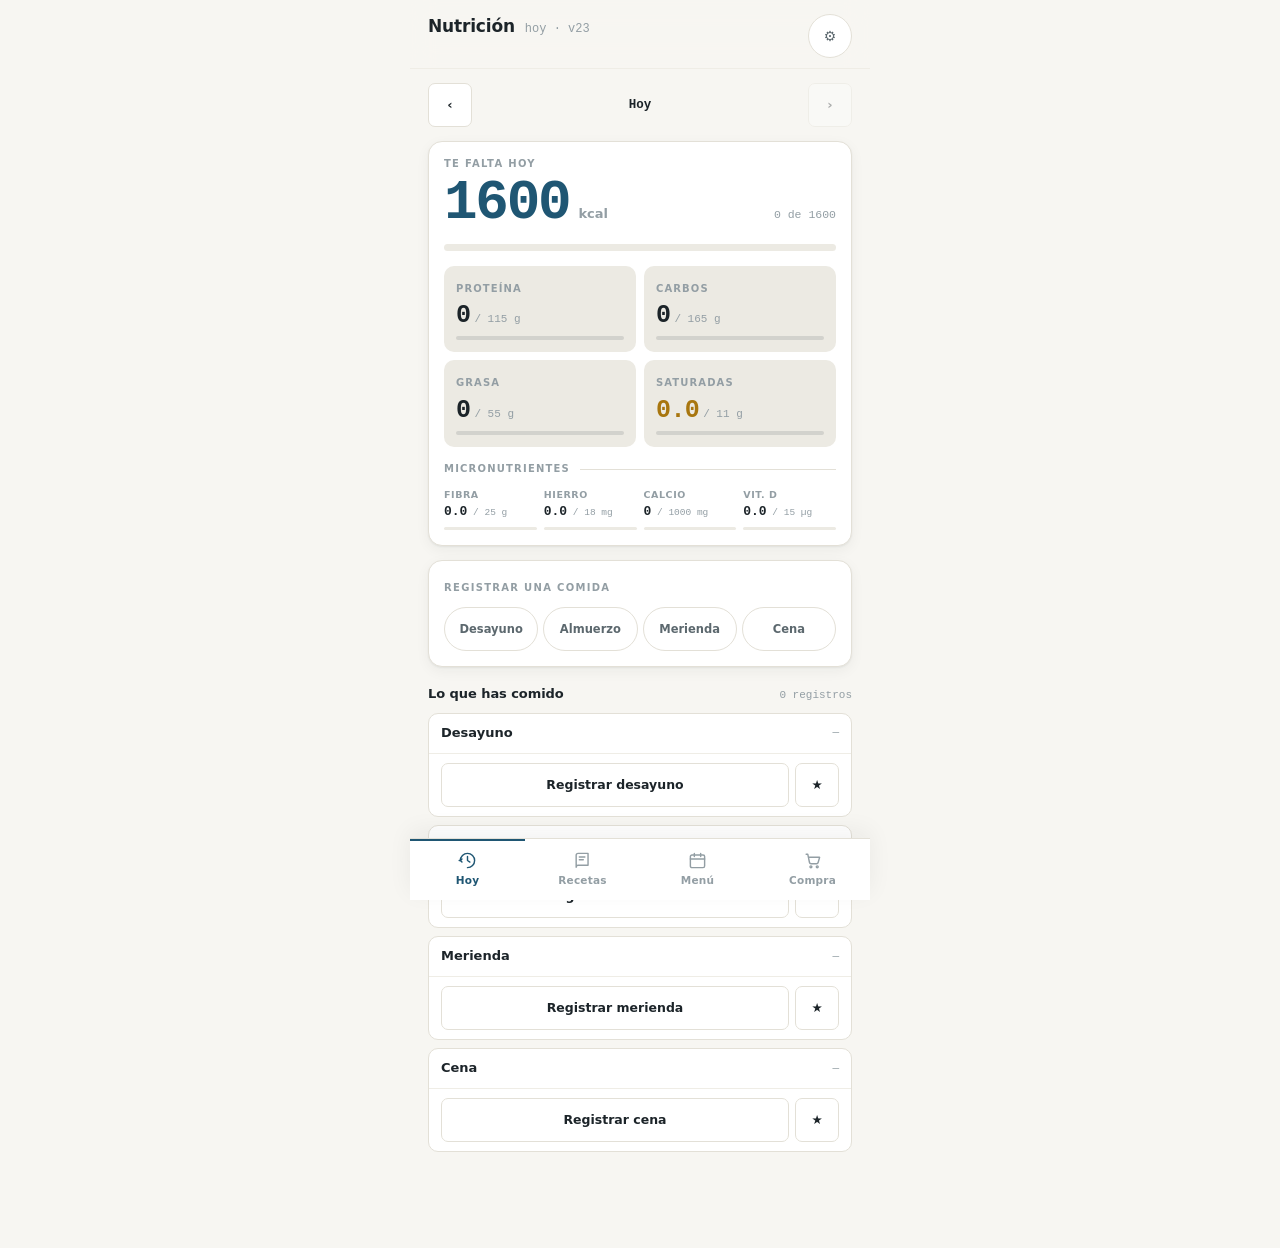
==== nutricion/index.html @ ef0e3d74 "Lo dictado se aplica, y el menú dice qué tienes y qué falta **El dictado se perdía.** Lo dictado se " ====
<!DOCTYPE html>
<html lang="es">
<head>
<meta charset="UTF-8">
<meta name="viewport" content="width=device-width, initial-scale=1.0, viewport-fit=cover">
<meta name="theme-color" content="#F7F6F2">
<meta name="apple-mobile-web-app-capable" content="yes">
<meta name="apple-mobile-web-app-title" content="Nutrición">
<meta name="description" content="App personal de nutrición: objetivos fijos, recetas, menú semanal y lista de la compra.">
<title>Nutrición · Sol</title>
</head>
<body>
<style>
/* ============================================================
   Identidad: azul de loza sobre papel cálido.
   Sans del sistema para el idioma, monoespaciada tabular para
   cada gramo — la app es un instrumento de medida, no una red.
   ============================================================ */
:root {
  color-scheme: light;
  --ground:        #F7F6F2;
  --surface:       #FFFFFF;
  --sunken:        #ECEAE3;
  --line:          #E3E0D7;
  --line-soft:     #EFEDE6;

  --ink:           #1C2429;
  --ink-soft:      #5C686E;
  --ink-faint:     #939EA4;

  --accent:        #1F5673;
  --accent-ink:    #FFFFFF;
  --accent-wash:   #E9F0F4;
  --accent-line:   #C4D8E3;

  --good:          #3F7D5A;
  --good-wash:     #E7F1EB;
  --warn:          #A8760F;
  --warn-wash:     #F7EFDD;
  --crit:          #A8443A;
  --crit-wash:     #F7E8E6;

  --sans: -apple-system, BlinkMacSystemFont, "Segoe UI", system-ui, "Helvetica Neue", sans-serif;
  --mono: ui-monospace, "SF Mono", SFMono-Regular, Menlo, Consolas, "Liberation Mono", monospace;

  --r-lg: 14px;
  --r-md: 10px;
  --r-sm: 7px;
  --shadow: 0 1px 2px rgba(28,36,41,.06), 0 4px 14px rgba(28,36,41,.05);
  --shadow-up: 0 -1px 0 var(--line), 0 -8px 24px rgba(28,36,41,.06);
}

@media (prefers-color-scheme: dark) {
  :root:not([data-theme="light"]) {
    color-scheme: dark;
    --ground:      #14181B;
    --surface:     #1C2227;
    --sunken:      #262E34;
    --line:        #2E373D;
    --line-soft:   #242C31;

    --ink:         #E9EBE7;
    --ink-soft:    #9CA7AD;
    --ink-faint:   #6A757B;

    --accent:      #79ADCB;
    --accent-ink:  #0F1418;
    --accent-wash: #1B2C37;
    --accent-line: #2C4655;

    --good:        #63AC80;
    --good-wash:   #1A2A22;
    --warn:        #D2A244;
    --warn-wash:   #2C2517;
    --crit:        #D4756C;
    --crit-wash:   #2E1D1B;

    --shadow: 0 1px 2px rgba(0,0,0,.4), 0 4px 14px rgba(0,0,0,.3);
    --shadow-up: 0 -1px 0 var(--line), 0 -8px 24px rgba(0,0,0,.35);
  }
}

:root[data-theme="dark"] {
  color-scheme: dark;
  --ground:      #14181B;
  --surface:     #1C2227;
  --sunken:      #262E34;
  --line:        #2E373D;
  --line-soft:   #242C31;

  --ink:         #E9EBE7;
  --ink-soft:    #9CA7AD;
  --ink-faint:   #6A757B;

  --accent:      #79ADCB;
  --accent-ink:  #0F1418;
  --accent-wash: #1B2C37;
  --accent-line: #2C4655;

  --good:        #63AC80;
  --good-wash:   #1A2A22;
  --warn:        #D2A244;
  --warn-wash:   #2C2517;
  --crit:        #D4756C;
  --crit-wash:   #2E1D1B;

  --shadow: 0 1px 2px rgba(0,0,0,.4), 0 4px 14px rgba(0,0,0,.3);
  --shadow-up: 0 -1px 0 var(--line), 0 -8px 24px rgba(0,0,0,.35);
}

* { box-sizing: border-box; -webkit-tap-highlight-color: transparent; }
html { -webkit-text-size-adjust: 100%; }
body {
  margin: 0;
  background: var(--ground);
  color: var(--ink);
  font-family: var(--sans);
  font-size: 15px;
  line-height: 1.45;
  -webkit-font-smoothing: antialiased;
  overscroll-behavior-y: none;
}
button, input, select, textarea { font: inherit; color: inherit; }
button { cursor: pointer; }
:focus-visible { outline: 2px solid var(--accent); outline-offset: 2px; border-radius: 3px; }
@media (prefers-reduced-motion: reduce) {
  *, *::before, *::after { animation-duration: .01ms !important; transition-duration: .01ms !important; }
}

/* ---- Estructura ---- */
.app {
  max-width: 460px;
  margin: 0 auto;
  min-height: 100dvh;
  display: flex;
  flex-direction: column;
  background: var(--ground);
}
.topbar {
  position: sticky;
  top: 0;
  z-index: 20;
  display: flex;
  align-items: baseline;
  gap: 10px;
  padding: 14px 18px 10px;
  padding-top: calc(14px + env(safe-area-inset-top));
  background: color-mix(in srgb, var(--ground) 88%, transparent);
  backdrop-filter: blur(12px);
  border-bottom: 1px solid var(--line-soft);
}
.topbar h1 {
  margin: 0;
  font-size: 17px;
  font-weight: 640;
  letter-spacing: -0.01em;
}
.topbar .when {
  flex: 1;
  font-size: 12px;
  color: var(--ink-faint);
  font-family: var(--mono);
}
.icon-btn {
  border: 1px solid var(--line);
  background: var(--surface);
  color: var(--ink-soft);
  width: 44px; height: 44px;
  border-radius: 50%;
  display: grid; place-items: center;
  font-size: 14px;
  align-self: center;
}
.icon-btn:active { background: var(--sunken); }

main { flex: 1; padding: 14px 18px 96px; display: flex; flex-direction: column; gap: 14px; }

.tabs {
  position: fixed;
  bottom: 0; left: 0; right: 0;
  z-index: 30;
  display: grid;
  grid-template-columns: repeat(4, 1fr);
  max-width: 460px;
  margin: 0 auto;
  background: var(--surface);
  box-shadow: var(--shadow-up);
  padding-bottom: env(safe-area-inset-bottom);
}
.tab {
  border: 0; background: none;
  min-height: 48px;
  padding: 10px 4px 12px;
  display: flex; flex-direction: column; align-items: center; gap: 3px;
  color: var(--ink-faint);
  font-size: 10.5px; font-weight: 600;
  letter-spacing: .02em;
  border-top: 2px solid transparent;
}
.tab[aria-current="page"] { color: var(--accent); border-top-color: var(--accent); }
.tab svg { width: 19px; height: 19px; }

/* ---- Piezas ---- */
.card {
  background: var(--surface);
  border: 1px solid var(--line);
  border-radius: var(--r-lg);
  padding: 15px;
  box-shadow: var(--shadow);
}
.eyebrow {
  font-size: 10px;
  font-weight: 700;
  letter-spacing: .13em;
  text-transform: uppercase;
  color: var(--ink-faint);
}
.section-head {
  display: flex; align-items: baseline; gap: 8px;
  margin-top: 4px;
}
.section-head h2 { margin: 0; font-size: 13px; font-weight: 660; letter-spacing: -.005em; }
.section-head .rest { margin-left: auto; font-size: 11px; color: var(--ink-faint); font-family: var(--mono); }
.num { font-family: var(--mono); font-variant-numeric: tabular-nums; }
.muted { color: var(--ink-soft); }
.faint { color: var(--ink-faint); }

/* ---- Lectura principal: lo que FALTA ---- */
.readout { display: flex; flex-direction: column; gap: 2px; }
.readout-figure {
  display: flex; align-items: baseline; gap: 8px;
  margin: 2px 0 12px;
}
.readout-figure .big {
  font-family: var(--mono);
  font-variant-numeric: tabular-nums;
  font-size: 50px;
  font-weight: 550;
  letter-spacing: -.035em;
  line-height: 1;
  color: var(--accent);
}
.readout-figure .unit { font-size: 13px; color: var(--ink-faint); font-weight: 600; }
.readout.over .big { color: var(--crit); }
.readout.done .big { color: var(--good); }

.ledger { display: flex; flex-direction: column; gap: 9px; border-top: 1px solid var(--line-soft); padding-top: 12px; }
.ledger-row { display: grid; grid-template-columns: 62px 1fr 84px; align-items: center; gap: 9px; }
.ledger-row .k { font-size: 11.5px; color: var(--ink-soft); font-weight: 560; }
.ledger-row .v { font-size: 11.5px; text-align: right; color: var(--ink); }
.ledger-row .v small { color: var(--ink-faint); }
.rail { height: 4px; background: var(--sunken); border-radius: 3px; overflow: hidden; }
.rail > i { display: block; height: 100%; background: var(--accent); border-radius: 3px; transition: width .45s ease; }
.rail > i.good { background: var(--good); }
.rail > i.warn { background: var(--warn); }
.rail > i.crit { background: var(--crit); }

/* ---- Avisos ---- */
.notes { display: flex; flex-direction: column; gap: 7px; }
.note {
  display: flex; gap: 9px;
  padding: 10px 12px;
  border-radius: var(--r-md);
  border: 1px solid var(--line);
  background: var(--surface);
  font-size: 12.5px;
}
.note .bar { width: 3px; border-radius: 2px; flex: 0 0 3px; background: var(--ink-faint); }
.note b { display: block; font-weight: 620; font-size: 12.5px; }
.note span { color: var(--ink-soft); font-size: 11.5px; }
.note.info { background: var(--accent-wash); border-color: var(--accent-line); }
.note.info .bar { background: var(--accent); }
.note.warn { background: var(--warn-wash); border-color: color-mix(in srgb, var(--warn) 30%, transparent); }
.note.warn .bar { background: var(--warn); }
.note.crit { background: var(--crit-wash); border-color: color-mix(in srgb, var(--crit) 30%, transparent); }
.note.crit .bar { background: var(--crit); }

/* ---- Chips ---- */
.chips { display: flex; gap: 5px; }
.chip {
  flex: 1;
  border: 1px solid var(--line);
  background: var(--surface);
  color: var(--ink-soft);
  border-radius: 999px;
  min-height: 44px;
  padding: 6px 4px;
  font-size: 11.5px; font-weight: 600;
  white-space: nowrap;
}
.chip[aria-pressed="true"] { background: var(--accent); border-color: var(--accent); color: var(--accent-ink); }
.chips.scroll { overflow-x: auto; -webkit-overflow-scrolling: touch; }
.chips.scroll::-webkit-scrollbar { display: none; }
.chips.scroll .chip { flex: 0 0 auto; padding: 6px 12px; }

/* ---- Sugerencias ---- */
.hint { font-size: 11.5px; color: var(--ink-faint); margin: 9px 0 10px; }
.sugs { display: flex; flex-direction: column; gap: 9px; }
.sug { border: 1px solid var(--line); border-radius: var(--r-md); padding: 11px; background: var(--surface); }
.sug-top { display: flex; align-items: flex-start; gap: 8px; }
.sug-name { flex: 1; font-size: 13.5px; font-weight: 620; line-height: 1.3; text-wrap: balance; }
.fit {
  flex: 0 0 auto;
  font-family: var(--mono); font-size: 10.5px; font-weight: 600;
  color: var(--accent); background: var(--accent-wash);
  border: 1px solid var(--accent-line);
  border-radius: 999px; padding: 1px 7px;
}
.macro-row {
  display: flex; flex-wrap: wrap; gap: 4px 10px;
  margin-top: 6px;
  font-family: var(--mono); font-variant-numeric: tabular-nums;
  font-size: 11.5px; color: var(--ink-soft);
}
.macro-row b { color: var(--ink); font-weight: 620; }
.pill {
  font-family: var(--mono); font-size: 10px; font-weight: 600;
  background: var(--sunken); color: var(--ink-soft);
  border-radius: 999px; padding: 1px 7px;
}
.why { font-size: 11.5px; margin-top: 6px; color: var(--good); }
.careful { font-size: 11.5px; margin-top: 4px; color: var(--warn); }
.sug-actions { display: flex; gap: 6px; margin-top: 10px; }
.btn {
  border-radius: var(--r-sm);
  border: 1px solid var(--line);
  background: var(--surface);
  color: var(--ink);
  padding: 8px 12px;
  /* 44px es la zona táctil mínima cómoda para el pulgar */
  min-height: 44px;
  display: inline-flex; align-items: center; justify-content: center;
  font-size: 12.5px; font-weight: 620;
}
.btn:active { background: var(--sunken); }
.btn.primary { background: var(--accent); border-color: var(--accent); color: var(--accent-ink); }
.btn.grow { flex: 1; }
.btn.wide { width: 100%; }
.btn.danger { color: var(--crit); }
.btn.small { padding: 6px 10px; font-size: 13px; min-width: 44px; }

.ing-close { margin-top: 12px; border-top: 1px solid var(--line-soft); padding-top: 10px; }
.ing-row {
  display: flex; align-items: baseline; gap: 9px;
  width: 100%; text-align: left; min-height: 44px;
  border: 0; border-bottom: 1px solid var(--line-soft);
  background: none; padding: 10px 0;
}
.ing-row:last-child { border-bottom: 0; }
.ing-row .n { flex: 1; font-size: 12.5px; overflow: hidden; text-overflow: ellipsis; white-space: nowrap; }
.ing-row .g { font-family: var(--mono); font-size: 12.5px; font-weight: 620; color: var(--accent); }
.ing-row .m { font-family: var(--mono); font-size: 10.5px; color: var(--ink-faint); min-width: 92px; text-align: right; }

/* ---- Comidas del día ---- */
.meal { border: 1px solid var(--line); border-radius: var(--r-md); background: var(--surface); overflow: hidden; }
.meal + .meal { margin-top: 8px; }
.meal-head { display: flex; align-items: center; gap: 9px; padding: 10px 12px; }
.meal-name { font-size: 13px; font-weight: 620; }
.meal-kcal { margin-left: auto; font-family: var(--mono); font-size: 11px; color: var(--ink-faint); }
.mini {
  border: 1px solid var(--line); background: var(--surface); color: var(--ink-soft);
  width: 34px; height: 34px; border-radius: 50%; display: grid; place-items: center;
  font-size: 14px; line-height: 1; padding: 0;
  position: relative;
}
/* El objetivo táctil llega a 44px sin agrandar el botón a la vista */
.mini::after { content: ""; position: absolute; inset: -5px; }
.mini.accent { color: var(--accent); border-color: var(--accent-line); background: var(--accent-wash); }
.entries { border-top: 1px solid var(--line-soft); }
.entry { display: flex; align-items: center; gap: 9px; padding: 8px 12px; border-bottom: 1px solid var(--line-soft); }
.entry:last-child { border-bottom: 0; }
.entry .info { flex: 1; min-width: 0; }
.entry .nm { display: block; font-size: 12.5px; overflow: hidden; text-overflow: ellipsis; white-space: nowrap; }
.entry .qt { display: block; font-family: var(--mono); font-size: 10.5px; color: var(--ink-faint); }
.entry .kc { font-family: var(--mono); font-size: 12px; font-weight: 620; }
/* ---- Recetas ---- */
.rec-wrap { position: relative; }
.rec-wrap + .rec-wrap { margin-top: 8px; }
.rec-star { position: absolute; top: 4px; right: 4px; font-size: 20px; }
.rec { width: 100%; text-align: left; border: 1px solid var(--line); border-radius: var(--r-md); background: var(--surface); padding: 12px; }
.rec-wrap .rec { padding-right: 46px; }
.rec-top { display: flex; align-items: baseline; gap: 7px; flex-wrap: wrap; }
.rec-name { flex: 1; font-size: 13.5px; font-weight: 620; min-width: 0; text-wrap: balance; }
.tag {
  font-size: 9.5px; font-weight: 680; text-transform: uppercase; letter-spacing: .06em;
  padding: 2px 6px; border-radius: 4px; background: var(--sunken); color: var(--ink-soft);
}
.tag.fixed { background: var(--accent-wash); color: var(--accent); }
.tag.blue { background: var(--good-wash); color: var(--good); }
.rec-foot { margin-top: 7px; font-family: var(--mono); font-size: 10.5px; color: var(--ink-faint); }

/* ---- Menú ---- */
.weeknav { display: flex; align-items: center; gap: 10px; }
.weeknav .lbl { flex: 1; text-align: center; font-family: var(--mono); font-size: 12.5px; font-weight: 600; }
.day { border: 1px solid var(--line); border-radius: var(--r-md); background: var(--surface); overflow: hidden; }
.day + .day { margin-top: 8px; }
.day.today { border-color: var(--accent); }
.day-head { display: flex; align-items: baseline; gap: 8px; padding: 10px 12px; border-bottom: 1px solid var(--line-soft); }
.day-name { font-size: 12.5px; font-weight: 660; text-transform: capitalize; }
.day-tot { margin-left: auto; font-family: var(--mono); font-size: 10.5px; color: var(--ink-faint); }
.day-tot .ok { color: var(--good); }
.day-tot .no { color: var(--warn); }
.slot { display: flex; align-items: center; gap: 8px; padding: 8px 12px; border-bottom: 1px solid var(--line-soft); }
.slot:last-child { border-bottom: 0; }
.slot-key { font-size: 9.5px; font-weight: 700; letter-spacing: .07em; text-transform: uppercase; color: var(--ink-faint); width: 38px; flex: 0 0 38px; }
.slot-body { flex: 1; min-width: 0; min-height: 44px; border: 0; background: none; text-align: left; padding: 0; display: flex; flex-direction: column; justify-content: center; }
.slot-name { display: block; font-size: 12.5px; font-weight: 560; overflow: hidden; text-overflow: ellipsis; white-space: nowrap; }
.slot-macros { display: block; font-family: var(--mono); font-size: 10px; color: var(--ink-faint); }
.slot-macros .falta { color: var(--warn); font-weight: 620; }
.slot-macros .tengo { color: var(--good); font-weight: 620; }
.slot-macros .tocado { color: var(--accent); font-weight: 620; }
.day-foot { padding: 8px 12px; border-top: 1px solid var(--line-soft); }
.ming-box { padding: 2px 12px 10px 50px; background: var(--sunken); }
.ming { display: flex; align-items: center; gap: 7px; border-bottom: 1px solid var(--line-soft); }
.ming:last-of-type { border-bottom: 0; }
.ming-nm {
  flex: 1; min-width: 0; text-align: left; border: 0; background: none;
  padding: 0; min-height: 40px; font-size: 12px; color: var(--ink);
  overflow: hidden; text-overflow: ellipsis; white-space: nowrap;
}
.ming.falta .ming-nm { color: var(--warn); }
.ming-ico { font-size: 11px; }
.ming-g { flex: 0 0 auto; font-size: 11px; color: var(--ink-faint); }
.ming-est {
  display: block; font-size: 9.5px; font-weight: 700; letter-spacing: .05em;
  text-transform: uppercase; color: var(--good); margin-top: -2px;
}
.ming.falta .ming-est { color: var(--accent); }
.macro-row .ok-txt { color: var(--good); font-weight: 620; }
.macro-row .warn-txt { color: var(--warn); font-weight: 620; }
.ming-acts { display: flex; flex-wrap: wrap; gap: 6px; padding-top: 8px; }
.ming-acts .btn { font-size: 11.5px; padding: 6px 9px; min-height: 40px; }
.lock { border: 0; background: none; font-size: 14px; min-width: 44px; min-height: 44px; padding: 0; opacity: .3; }
.lock[aria-pressed="true"] { opacity: 1; }

/* ---- Despensa y compra ---- */
.prow { display: flex; align-items: center; gap: 8px; padding: 9px 0; border-bottom: 1px solid var(--line-soft); }
.prow:last-child { border-bottom: 0; }
.prow .info { flex: 1; min-width: 0; }
.prow .nm { display: block; font-size: 12.5px; overflow: hidden; text-overflow: ellipsis; white-space: nowrap; }
.prow .sub { display: block; font-family: var(--mono); font-size: 10.5px; color: var(--ink-faint); }
.stepper { display: flex; align-items: center; gap: 3px; }
.shop-group + .shop-group { margin-top: 12px; }
.shop-cat { font-size: 10px; font-weight: 700; letter-spacing: .11em; text-transform: uppercase; color: var(--ink-faint); margin-bottom: 3px; }
.shop {
  display: flex; align-items: center; gap: 9px; width: 100%; min-height: 44px;
  text-align: left; border: 0; background: none;
  padding: 8px 0; border-bottom: 1px solid var(--line-soft);
}
.shop:last-child { border-bottom: 0; }
.shop .box { width: 15px; height: 15px; border: 1.5px solid var(--line); border-radius: 4px; flex: 0 0 15px; display: grid; place-items: center; font-size: 10px; color: var(--accent-ink); }
.shop[aria-pressed="true"] .box { background: var(--accent); border-color: var(--accent); }
.shop[aria-pressed="true"] .nm { text-decoration: line-through; color: var(--ink-faint); }
.shop .nm { flex: 1; font-size: 12.5px; min-width: 0; }
.shop .qt { font-family: var(--mono); font-size: 12px; font-weight: 620; text-align: right; }
.shop .qt .eur { display: block; font-size: 10.5px; font-weight: 500; color: var(--ink-faint); }

/* ---- Hojas (modales) ---- */
.scrim {
  position: fixed; inset: 0; z-index: 40;
  background: rgba(16,22,26,.42);
  opacity: 0; transition: opacity .22s ease;
  display: flex; align-items: flex-end; justify-content: center;
}
.scrim.on { opacity: 1; }
.sheet {
  width: 100%; max-width: 460px;
  max-height: 88dvh;
  background: var(--ground);
  border-radius: var(--r-lg) var(--r-lg) 0 0;
  display: flex; flex-direction: column;
  transform: translateY(14px); transition: transform .22s ease;
  overflow: hidden;
}
.scrim.on .sheet { transform: translateY(0); }
.sheet-head {
  display: flex; align-items: center; gap: 10px;
  padding: 14px 18px 11px;
  border-bottom: 1px solid var(--line);
  background: var(--surface);
}
.sheet-head h3 { margin: 0; flex: 1; font-size: 14.5px; font-weight: 660; }
.sheet-body {
  flex: 1 1 auto; min-height: 0;
  overflow-y: auto; overscroll-behavior: contain;
  padding: 14px 18px calc(24px + env(safe-area-inset-bottom));
  display: flex; flex-direction: column; gap: 12px;
}

/* Franja fija bajo la cabecera: no hace scroll, así que el buscador se ve
   siempre, con teclado abierto y con la lista llena de resultados. */
.sheet-top {
  flex: 0 0 auto;
  padding: 11px 18px;
  background: var(--surface);
  border-bottom: 1px solid var(--line);
}
.sheet-top .field { gap: 5px; }
.field { display: flex; flex-direction: column; gap: 5px; }
.field > label { font-size: 10.5px; font-weight: 700; letter-spacing: .1em; text-transform: uppercase; color: var(--ink-faint); }
.input, .ta {
  width: 100%;
  border: 1px solid var(--line); border-radius: var(--r-sm);
  background: var(--surface); padding: 9px 10px;
  /* 16px es el mínimo: por debajo, Safari en iOS hace zoom al enfocar */
  font-size: 16px;
}
.ta { resize: vertical; min-height: 62px; font-size: 16px; }
.input.numeric { font-family: var(--mono); font-variant-numeric: tabular-nums; font-weight: 620; }
.grid2 { display: grid; grid-template-columns: 1fr 1fr; gap: 10px; }

.pick { width: 100%; min-height: 48px; text-align: left; border: 0; background: none; padding: 9px 0; border-bottom: 1px solid var(--line-soft); display: flex; align-items: center; gap: 9px; }
.pick .info { flex: 1; min-width: 0; }
.pick .nm { display: block; font-size: 13px; overflow: hidden; text-overflow: ellipsis; white-space: nowrap; }
.pick .sub { display: block; font-family: var(--mono); font-size: 10.5px; color: var(--ink-faint); }
.pick .dens { font-family: var(--mono); font-size: 11px; font-weight: 620; color: var(--accent); }

.ing-edit { display: flex; align-items: center; gap: 8px; padding: 8px 0; border-bottom: 1px solid var(--line-soft); }
.ing-edit .nm { flex: 1; font-size: 12.5px; min-width: 0; overflow: hidden; text-overflow: ellipsis; white-space: nowrap; }
.ing-edit input { width: 82px; min-height: 44px; text-align: right; font-family: var(--mono); font-weight: 620; border: 1px solid var(--line); border-radius: var(--r-sm); background: var(--surface); padding: 6px 8px; font-size: 16px; }
.ing-edit .u { font-size: 11px; color: var(--ink-faint); width: 16px; }

.preview {
  display: flex; flex-wrap: wrap; gap: 4px 12px; align-items: baseline;
  background: var(--accent-wash); border: 1px solid var(--accent-line);
  border-radius: var(--r-md); padding: 11px;
  font-family: var(--mono); font-variant-numeric: tabular-nums;
  font-size: 12px; color: var(--ink-soft);
}
.preview b { font-size: 17px; color: var(--accent); font-weight: 620; }

.checkline { display: flex; align-items: center; gap: 9px; font-size: 13px; }
.checkline input { width: 17px; height: 17px; accent-color: var(--accent); }

.empty { text-align: center; color: var(--ink-faint); font-size: 12.5px; padding: 20px 8px; }
.detail-ing { display: flex; align-items: baseline; gap: 9px; padding: 7px 0; border-bottom: 1px solid var(--line-soft); }
.detail-ing:last-of-type { border-bottom: 0; }
.detail-ing .nm { flex: 1; font-size: 12.5px; }
.detail-ing .g { font-family: var(--mono); font-size: 12.5px; font-weight: 620; }
.detail-ing .m { font-family: var(--mono); font-size: 10.5px; color: var(--ink-faint); min-width: 88px; text-align: right; }
.notes-box { background: var(--sunken); border-radius: var(--r-sm); padding: 9px 11px; font-size: 12px; color: var(--ink-soft); }

.toast {
  position: fixed; left: 50%; bottom: 84px; z-index: 60;
  transform: translate(-50%, 8px);
  background: var(--ink); color: var(--ground);
  padding: 9px 15px; border-radius: 999px;
  font-size: 12.5px; font-weight: 600;
  opacity: 0; transition: opacity .2s, transform .2s;
  pointer-events: none; max-width: 88vw; text-align: center;
}
.toast.on { opacity: 1; transform: translate(-50%, 0); }

/* ---- Panel de macros: la pantalla es un cuadro de mandos ---- */
.dash { display: flex; flex-direction: column; }
.dash-figure { display: flex; align-items: baseline; gap: 9px; margin: 3px 0 0; }
.dash-figure .big {
  font-family: var(--mono); font-variant-numeric: tabular-nums;
  font-size: 56px; font-weight: 550; letter-spacing: -.04em; line-height: 1;
  color: var(--accent);
}
.dash-figure .unit { font-size: 13px; color: var(--ink-faint); font-weight: 600; }
.dash-figure .of { margin-left: auto; font-family: var(--mono); font-size: 11.5px; color: var(--ink-faint); }
.dash.over .big { color: var(--crit); }
.dash.done .big { color: var(--good); }
.dash-track { height: 7px; background: var(--sunken); border-radius: 4px; overflow: hidden; margin: 13px 0 15px; }
.dash-track > i { display: block; height: 100%; background: var(--accent); border-radius: 4px; transition: width .45s ease; }
.dash.over .dash-track > i { background: var(--crit); }
.dash.done .dash-track > i { background: var(--good); }

.tiles { display: grid; grid-template-columns: 1fr 1fr; gap: 8px; }
.tile { background: var(--sunken); border-radius: var(--r-md); padding: 11px 12px 12px; }
.tile .tk { font-size: 10px; font-weight: 700; letter-spacing: .11em; text-transform: uppercase; color: var(--ink-faint); }
.tile .tv { display: flex; align-items: baseline; gap: 4px; margin: 5px 0 8px; }
.tile .tv b {
  font-family: var(--mono); font-variant-numeric: tabular-nums;
  font-size: 25px; font-weight: 600; letter-spacing: -.025em; line-height: 1;
}
.tile .tv small { font-family: var(--mono); font-size: 11px; color: var(--ink-faint); }
.tile .rail { background: color-mix(in srgb, var(--ink) 12%, transparent); }
.tile.good .tv b { color: var(--good); }
.tile.warn .tv b { color: var(--warn); }
.tile.crit .tv b { color: var(--crit); }
.micros-strip { display: grid; grid-template-columns: repeat(4, 1fr); gap: 7px; }
.ms .mk { display: block; font-size: 9.5px; font-weight: 700; letter-spacing: .06em; text-transform: uppercase; color: var(--ink-faint); }
.ms .mv { display: block; font-family: var(--mono); font-variant-numeric: tabular-nums; font-size: 13px; font-weight: 620; margin: 2px 0 5px; }
.ms .mv small { font-size: 9.5px; font-weight: 500; color: var(--ink-faint); }
.ms.good .mv { color: var(--good); }
.ms .rail { height: 3px; }

.dash-split {
  display: flex; align-items: center; gap: 10px;
  margin: 15px 0 11px;
  font-size: 10px; font-weight: 700; letter-spacing: .12em;
  text-transform: uppercase; color: var(--ink-faint);
}
.dash-split::after { content: ""; flex: 1; height: 1px; background: var(--line); }

/* ---- Micronutrientes del día ---- */
.micros {
  display: grid; grid-template-columns: 1fr 1fr; gap: 10px 14px;
  margin-top: 12px; padding-top: 12px;
  border-top: 1px solid var(--line-soft);
}
.micro-top { display: flex; align-items: baseline; gap: 6px; margin-bottom: 4px; }
.micro .mk { font-size: 11px; color: var(--ink-soft); font-weight: 560; }
.micro .mv { margin-left: auto; font-size: 11px; }
.micro .mv small { color: var(--ink-faint); }
.micro-strip {
  display: flex; flex-wrap: wrap; gap: 4px 14px;
  margin-top: 8px; font-family: var(--mono); font-variant-numeric: tabular-nums;
  font-size: 11px; color: var(--ink-faint);
}
.micro-strip b { color: var(--ink-soft); font-weight: 620; }

/* ---- Separador "o elige una de estas" ---- */
.or-line {
  display: flex; align-items: center; gap: 10px;
  margin: 14px 0 10px;
  font-size: 10px; font-weight: 700; letter-spacing: .12em;
  text-transform: uppercase; color: var(--ink-faint);
}
.or-line::before, .or-line::after {
  content: ""; flex: 1; height: 1px; background: var(--line);
}

/* ---- Pie de cada comida ---- */
.meal-foot {
  display: flex; gap: 6px; padding: 9px 12px;
  border-top: 1px solid var(--line-soft);
}
.meal-foot .btn { padding: 8px 10px; font-size: 12.5px; min-width: 44px; }

/* ---- Compositor de recetas ---- */
.fav-wrap { display: flex; flex-wrap: wrap; gap: 6px; }
.fav-chip {
  border: 1px solid var(--line); background: var(--surface); color: var(--ink-soft);
  border-radius: 999px; padding: 8px 11px; min-height: 44px;
  font-size: 12px; font-weight: 600; line-height: 1.2;
}
.fav-chip[aria-pressed="true"] { background: var(--accent); border-color: var(--accent); color: var(--accent-ink); }
.fav-chip .tick { margin-right: 5px; font-weight: 700; }

.grid3 { display: grid; grid-template-columns: repeat(3, 1fr); gap: 8px; }
.tiny-field { display: flex; flex-direction: column; gap: 4px; }
.tiny-field > span { font-size: 10.5px; font-weight: 660; color: var(--ink-faint); }

.pick-main { flex: 1; min-width: 0; border: 0; background: none; text-align: left; padding: 0; display: flex; min-height: 44px; align-items: center; }
.star {
  border: 0; background: none; color: var(--accent);
  font-size: 19px; min-width: 44px; min-height: 44px; padding: 0;
}
.star[aria-pressed="false"] { color: var(--ink-faint); }

.option {
  border: 1px solid var(--line); border-radius: var(--r-md);
  background: var(--surface); padding: 12px; margin-bottom: 10px;
}
.option-head { display: flex; align-items: center; gap: 8px; margin-bottom: 8px; }
.option-n { font-size: 11px; font-weight: 700; letter-spacing: .1em; text-transform: uppercase; color: var(--ink-faint); }
.suggest-extra {
  margin-top: 9px; padding: 9px 10px; border-radius: var(--r-sm);
  background: var(--accent-wash); border: 1px solid var(--accent-line);
  font-size: 12px; color: var(--ink-soft);
}
.link-btn {
  border: 0; background: none; padding: 4px 0 0;
  color: var(--accent); font-size: 12px; font-weight: 660;
  text-decoration: underline; display: block; min-height: 32px;
}
.need-buy {
  margin-top: 8px; font-size: 11.5px; color: var(--warn);
}
.have-all { margin-top: 8px; font-size: 11.5px; color: var(--good); }

.option-full { border-color: var(--accent-line); box-shadow: 0 0 0 1px var(--accent-line) inset; }
.quita {
  font-size: 11.5px; color: var(--warn);
  margin: -2px 0 8px;
}

.recipe-title { font-size: 15px; font-weight: 700; line-height: 1.25; text-wrap: balance; }
.recipe-meta { display: flex; gap: 6px; margin: 6px 0 10px; flex-wrap: wrap; }
.detail-ing .role { color: var(--ink-faint); font-size: 11px; font-weight: 500; }
.pin {
  font-size: 9.5px; font-weight: 700; text-transform: uppercase; letter-spacing: .05em;
  background: var(--accent-wash); color: var(--accent); padding: 1px 5px; border-radius: 4px;
}
.pasos { margin-top: 10px; }
.pasos summary {
  cursor: pointer; font-size: 12px; font-weight: 660; color: var(--accent);
  min-height: 32px; display: flex; align-items: center;
}
.pasos ol { margin: 4px 0 0; padding-left: 20px; font-size: 12.5px; color: var(--ink-soft); }
.pasos li { margin-bottom: 5px; line-height: 1.45; }
.miss-row {
  display: flex; flex-wrap: wrap; align-items: baseline; gap: 4px 10px;
  padding-top: 7px; font-size: 11.5px;
}

.pin.add { background: var(--warn-wash); color: var(--warn); }
.warn-tag { background: var(--warn-wash); color: var(--warn); }
.need-add { margin-top: 8px; font-size: 11.5px; color: var(--warn); }

/* ---- Cargar la compra ---- */
.dictado {
  min-height: 70px; margin-top: 10px; padding: 11px;
  border: 1px solid var(--line); border-radius: var(--r-md);
  background: var(--surface); font-size: 13.5px; line-height: 1.5;
  white-space: pre-wrap;
}
.dictado .interim { color: var(--ink-faint); }
.btn.grabando { background: var(--crit); border-color: var(--crit); color: #fff; }
.rev-row {
  display: flex; align-items: center; gap: 8px;
  padding: 9px 0; border-bottom: 1px solid var(--line-soft);
}
.rev-row:last-of-type { border-bottom: 0; }
.rev-row .info { flex: 1; min-width: 0; }
.rev-row .sub { display: block; font-size: 10.5px; color: var(--ink-faint); }
.rev-row input {
  width: 78px; min-height: 44px; text-align: right; font-family: var(--mono);
  font-weight: 620; font-size: 16px; border: 1px solid var(--line);
  border-radius: var(--r-sm); background: var(--surface); padding: 6px 8px;
}
.rev-row .u { font-size: 11px; color: var(--ink-faint); width: 16px; }
.rev-name {
  border: 0; background: none; padding: 0; text-align: left;
  font-size: 13px; font-weight: 560; color: var(--ink); min-height: 24px;
}
.rev-name .cambiar { color: var(--accent); font-size: 11px; font-weight: 660; }
.rev-no .nm { font-size: 13px; color: var(--ink-soft); }
.motivo { color: var(--ink-faint); font-size: 10.5px; font-weight: 500; }
input[type="file"] { padding: 12px; font-size: 14px; }

/* ---- Filas en modo edición ---- */
.erow {
  display: flex; align-items: center; gap: 7px;
  padding: 5px 0; border-bottom: 1px solid var(--line-soft);
}
.erow:last-child { border-bottom: 0; }
.erow-nm {
  flex: 1; min-width: 0; text-align: left; border: 0; background: none;
  padding: 0; min-height: 44px; font-size: 12.5px; color: var(--ink);
  overflow: hidden; text-overflow: ellipsis; white-space: nowrap;
}
.cambiar-ico { color: var(--accent); font-size: 12px; margin-left: 6px; }
.erow-g {
  flex: 0 0 76px; width: 76px; min-height: 44px; text-align: right;
  font-family: var(--mono); font-variant-numeric: tabular-nums; font-weight: 620;
  font-size: 16px; padding: 6px 8px;
  border: 1px solid var(--line); border-radius: var(--r-sm);
  background: var(--surface); color: var(--ink);
}
.erow-u { flex: 0 0 18px; font-size: 11px; color: var(--ink-faint); }
.fuera-tog {
  flex: 0 0 34px; width: 34px; height: 34px; padding: 0;
  border: 1px solid var(--line); border-radius: 50%;
  background: var(--surface); font-size: 14px; line-height: 1;
  filter: grayscale(1); opacity: .45; position: relative;
}
.fuera-tog::after { content: ""; position: absolute; inset: -5px; }
.fuera-tog[aria-pressed="true"] {
  filter: none; opacity: 1;
  background: var(--accent-wash); border-color: var(--accent-line);
}
.chip .cnt { opacity: .6; font-weight: 500; }

/* ---- Supermercados ---- */
.shop-line { display: flex; align-items: center; gap: 6px; border-bottom: 1px solid var(--line-soft); }
.shop-line:last-child { border-bottom: 0; }
.shop-line .shop { border-bottom: 0; flex: 1; min-width: 0; }
.tienda-btn {
  flex: 0 0 auto; min-height: 44px; padding: 4px 9px;
  border: 1px solid var(--line); border-radius: 999px;
  background: var(--surface); color: var(--ink-soft);
  font-size: 10.5px; font-weight: 660; white-space: nowrap;
}
.tienda-btn:active { background: var(--sunken); }
.store-list { display: flex; flex-direction: column; gap: 7px; }
.store-opt {
  width: 100%; min-height: 48px; text-align: left;
  border: 1px solid var(--line); border-radius: var(--r-md);
  background: var(--surface); color: var(--ink);
  padding: 12px 14px; font-size: 14px; font-weight: 560;
}
.store-opt[aria-pressed="true"] {
  background: var(--accent); border-color: var(--accent); color: var(--accent-ink);
}
</style>

<div class="app">
  <header class="topbar">
    <h1>Nutrición</h1>
    <span class="when num" id="when"></span>
    <button class="icon-btn" id="gear" aria-label="Ajustes">⚙</button>
  </header>

  <main id="view"></main>

  <nav class="tabs" id="tabs" aria-label="Secciones">
    <button class="tab" data-tab="hoy" aria-current="page">
      <svg viewBox="0 0 24 24" fill="none" stroke="currentColor" stroke-width="1.8" stroke-linecap="round" stroke-linejoin="round" aria-hidden="true"><path d="M12 21a9 9 0 1 0-9-9"/><path d="M12 7v5l3 2"/><path d="M3 12H1.5M3 12l2-2M3 12l2 2"/></svg>
      Hoy
    </button>
    <button class="tab" data-tab="recetas">
      <svg viewBox="0 0 24 24" fill="none" stroke="currentColor" stroke-width="1.8" stroke-linecap="round" stroke-linejoin="round" aria-hidden="true"><path d="M4 5.5A2.5 2.5 0 0 1 6.5 3H19v15H6.5A2.5 2.5 0 0 0 4 20.5z"/><path d="M8 7.5h7M8 11h5"/></svg>
      Recetas
    </button>
    <button class="tab" data-tab="menu">
      <svg viewBox="0 0 24 24" fill="none" stroke="currentColor" stroke-width="1.8" stroke-linecap="round" stroke-linejoin="round" aria-hidden="true"><rect x="3" y="5" width="18" height="16" rx="2"/><path d="M3 10h18M8 3v4M16 3v4"/></svg>
      Menú
    </button>
    <button class="tab" data-tab="compra">
      <svg viewBox="0 0 24 24" fill="none" stroke="currentColor" stroke-width="1.8" stroke-linecap="round" stroke-linejoin="round" aria-hidden="true"><path d="M4 4h2l2.2 10.5a2 2 0 0 0 2 1.6h6.9a2 2 0 0 0 2-1.55L21 8H7"/><circle cx="10" cy="20" r="1.2"/><circle cx="18" cy="20" r="1.2"/></svg>
      Compra
    </button>
  </nav>
</div>

<div id="sheets"></div>
<div class="toast" id="toast" role="status" aria-live="polite"></div>

<script>
"use strict";
/* ============================================================
   PERFIL Y OBJETIVOS — única fuente de verdad
   Objetivos FIJOS: no varían por tipo de día.
   ============================================================ */
/* Sello de versión: sirve para saber si el móvil está sirviendo una copia
   guardada en vez de la última. Se ve en Ajustes. */
const VERSION = 'v23';
const FECHA_VERSION = '12 ago 2026';

const DEFAULT_TARGETS = { kcal: 1600, protein: 115, carbs: 165, fat: 55 };

const RULES = {
  satPctOfFat: 0.20,   // saturadas: máx 20% del objetivo de grasa
  kcalMin: 1500,       // el riesgo documentado es comer de menos
  proteinFloor: 115,   // piso no negociable
  fatMarginForGoodFats: 12,
  satShareTolerance: 1.5,
};

// Referencias diarias de micros para mujer adulta. Se muestran como
// contexto, no como reglas de salud: la app no diagnostica nada.
const MICRO_TARGETS = { fiber: 25, fe: 18, ca: 1000, vd: 15 };

const MEALS = [
  { key: 'desayuno', name: 'Desayuno', short: 'Des', weight: 0.25 },
  { key: 'almuerzo', name: 'Almuerzo', short: 'Alm', weight: 0.35 },
  { key: 'snack',    name: 'Merienda', short: 'Mer', weight: 0.12 },
  { key: 'cena',     name: 'Cena',     short: 'Cena', weight: 0.28 },
];

// Las dos proteínas en polvo tienen uso excluyente.
const POWDER_POST = 'b210';   // Evolate whey — solo post-entreno
const POWDER_RECIPES = 'b211'; // Garden of Life — solo recetas

/* ---- Catálogo de alimentos (valores por 100 g / 100 ml) ---- */
const FOODS = [
  // ── LÁCTEOS ──────────────────────────────────────────────
  { id:'b001', cat:'Lácteos', nombre:'Yogur natural Hacendado',           kcal100:61,  prot100:3.8,  carbs100:4.7,  fat100:3.3, sat100:2.1, fiber100:0.0, fe100:0.05, ca100:120, vd100:0.1 },
  { id:'b002', cat:'Lácteos', nombre:'Yogur griego natural Hacendado',    kcal100:100, prot100:5.7,  carbs100:4.0,  fat100:7.0, sat100:4.6, fiber100:0.0, fe100:0.04, ca100:100, vd100:0.1 },
  { id:'b003', cat:'Lácteos', nombre:'Yogur griego 0% Hacendado',         kcal100:57,  prot100:9.5,  carbs100:6.0,  fat100:0.3, sat100:0.2, fiber100:0.0, fe100:0.07, ca100:110, vd100:0 },
  { id:'b004', cat:'Lácteos', nombre:'Yogur skyr natural Hacendado',            kcal100:63,  prot100:10.5, carbs100:4.3,  fat100:0.4, sat100:0.3, fiber100:0.0, fe100:0.05, ca100:150, vd100:0 },
  { id:'b005', cat:'Lácteos', nombre:'Yogur proteico Hacendado',          kcal100:87,  prot100:12.0, carbs100:6.6,  fat100:1.0, sat100:0.6, fiber100:0.0, fe100:0.05, ca100:140, vd100:0 },
  { id:'b006', cat:'Lácteos', nombre:'Yogur natural Ametller Origen',     kcal100:56,  prot100:4.0,  carbs100:4.5,  fat100:2.1, sat100:1.4, fiber100:0.0, fe100:0.05, ca100:120, vd100:0.1 },
  { id:'b007', cat:'Lácteos', nombre:'Kéfir natural Hacendado',           kcal100:60,  prot100:3.3,  carbs100:4.5,  fat100:3.2, sat100:2.0, fiber100:0.0, fe100:0.05, ca100:120, vd100:0.1 },
  { id:'b008', cat:'Lácteos', nombre:'Queso fresco Hacendado',            kcal100:72,  prot100:8.5,  carbs100:1.8,  fat100:3.5, sat100:2.3, fiber100:0.0, fe100:0.1, ca100:150, vd100:0.1 },
  { id:'b009', cat:'Lácteos', nombre:'Requesón Carrefour', alias:'cottage',           kcal100:98,  prot100:11.0, carbs100:3.4,  fat100:4.3, sat100:2.7, fiber100:0.0, fe100:0.07, ca100:83, vd100:0 },
  { id:'b010', cat:'Lácteos', nombre:'Requesón Hacendado',                kcal100:78,  prot100:7.1,  carbs100:4.1,  fat100:3.5, sat100:2.2, fiber100:0.0, fe100:0.1, ca100:100, vd100:0 },
  { id:'b011', cat:'Lácteos', nombre:'Leche entera Hacendado',            kcal100:65,  prot100:3.2,  carbs100:4.7,  fat100:3.6, sat100:2.3, fiber100:0.0, fe100:0.05, ca100:120, vd100:0.05 },
  { id:'b012', cat:'Lácteos', nombre:'Leche semidesnatada Hacendado',     kcal100:46,  prot100:3.3,  carbs100:4.8,  fat100:1.6, sat100:1.0, fiber100:0.0, fe100:0.05, ca100:120, vd100:0.03 },
  { id:'b013', cat:'Lácteos', nombre:'Leche desnatada Hacendado',         kcal100:35,  prot100:3.4,  carbs100:4.9,  fat100:0.1, sat100:0.1, fiber100:0.0, fe100:0.05, ca100:122, vd100:0 },
  { id:'b014', cat:'Lácteos', nombre:'Leche entera Ametller Origen',      kcal100:67,  prot100:3.3,  carbs100:4.8,  fat100:3.7, sat100:2.4, fiber100:0.0, fe100:0.05, ca100:120, vd100:0.05 },
  { id:'b015', cat:'Lácteos', nombre:'Bebida de avena Hacendado',         kcal100:46,  prot100:1.1,  carbs100:7.7,  fat100:1.5, sat100:0.2, fiber100:0.8, fe100:0.2, ca100:120, vd100:1.5 },
  { id:'b016', cat:'Lácteos', nombre:'Bebida de almendras Hacendado',     kcal100:24,  prot100:0.7,  carbs100:2.7,  fat100:1.2, sat100:0.1, fiber100:0.4, fe100:0.2, ca100:120, vd100:1.5 },
  { id:'b017', cat:'Lácteos', nombre:'Bebida de soja Hacendado',          kcal100:35,  prot100:3.3,  carbs100:2.6,  fat100:1.9, sat100:0.3, fiber100:0.5, fe100:0.4, ca100:120, vd100:1.5 },
  // ── PROTEÍNAS ANIMALES ────────────────────────────────────
  { id:'b020', cat:'Proteínas', nombre:'Pechuga de pollo (fresca)',           kcal100:110, prot100:23.6, carbs100:0.0,  fat100:1.7, sat100:0.5, fiber100:0.0, fe100:0.7, ca100:5, vd100:0.1 },
  { id:'b021', cat:'Proteínas', nombre:'Pechuga de pollo La Sirena (cong.)',  kcal100:100, prot100:22.0, carbs100:0.5,  fat100:1.0, sat100:0.3, fiber100:0.0, fe100:0.7, ca100:5, vd100:0.1 },
  { id:'b022', cat:'Proteínas', nombre:'Contramuslo de pollo',               kcal100:163, prot100:20.0, carbs100:0.0,  fat100:9.0, sat100:2.6, fiber100:0.0, fe100:1.0, ca100:8, vd100:0.1 },
  { id:'b023', cat:'Proteínas', nombre:'Huevo entero (M)',                    kcal100:147, prot100:12.6, carbs100:0.7,  fat100:10.6, sat100:3.1, fiber100:0.0, fe100:1.8, ca100:50, vd100:2.0, peso_ud_g:60 },
  { id:'b024', cat:'Proteínas', nombre:'Clara de huevo pasteurizada',         kcal100:52,  prot100:10.9, carbs100:0.7,  fat100:0.2, sat100:0.0, fiber100:0.0, fe100:0.1, ca100:7, vd100:0 },
  { id:'b025', cat:'Proteínas', nombre:'Atún al natural (lata)',              kcal100:103, prot100:23.0, carbs100:0.0,  fat100:0.9, sat100:0.3, fiber100:0.0, fe100:1.0, ca100:10, vd100:2.0 },
  { id:'b026', cat:'Proteínas', nombre:'Atún en aceite (lata)',               kcal100:200, prot100:27.0, carbs100:0.0,  fat100:11.0, sat100:1.8, fiber100:0.0, fe100:1.1, ca100:11, vd100:2.5 },
  { id:'b027', cat:'Proteínas', nombre:'Salmón fresco',                       kcal100:206, prot100:20.0, carbs100:0.0,  fat100:13.0, sat100:3.1, fiber100:0.0, fe100:0.3, ca100:12, vd100:11.0, tags:['pescado_azul'] },
  { id:'b028', cat:'Proteínas', nombre:'Merluza fresca',                      kcal100:72,  prot100:16.0, carbs100:0.0,  fat100:0.8, sat100:0.2, fiber100:0.0, fe100:0.4, ca100:15, vd100:1.0 },
  { id:'b029', cat:'Proteínas', nombre:'Merluza La Sirena (congelada)',       kcal100:70,  prot100:16.0, carbs100:0.0,  fat100:0.9, sat100:0.2, fiber100:0.0, fe100:0.4, ca100:15, vd100:1.0 },
  { id:'b030', cat:'Proteínas', nombre:'Rape La Sirena (congelado)',          kcal100:75,  prot100:17.0, carbs100:0.0,  fat100:0.5, sat100:0.1, fiber100:0.0, fe100:0.3, ca100:12, vd100:0.8 },
  { id:'b031', cat:'Proteínas', nombre:'Gambas peladas La Sirena (cong.)',    kcal100:85,  prot100:18.0, carbs100:0.5,  fat100:1.0, sat100:0.3, fiber100:0.0, fe100:1.0, ca100:60, vd100:0.1 },
  { id:'b032', cat:'Proteínas', nombre:'Gambas frescas',                      kcal100:85,  prot100:18.0, carbs100:0.5,  fat100:1.0, sat100:0.3, fiber100:0.0, fe100:1.0, ca100:60, vd100:0.1 },
  { id:'b033', cat:'Proteínas', nombre:'Sardinas en aceite (lata)',           kcal100:200, prot100:19.0, carbs100:0.0,  fat100:13.0, sat100:2.7, fiber100:0.0, fe100:2.9, ca100:330, vd100:7.0, tags:['pescado_azul'] },
  { id:'b034', cat:'Proteínas', nombre:'Caballa en aceite (lata)',            kcal100:215, prot100:18.0, carbs100:0.0,  fat100:16.0, sat100:3.5, fiber100:0.0, fe100:1.3, ca100:60, vd100:13.0, tags:['pescado_azul'] },
  { id:'b035', cat:'Proteínas', nombre:'Lomo de cerdo (fresco)',              kcal100:143, prot100:21.0, carbs100:0.0,  fat100:7.0, sat100:2.5, fiber100:0.0, fe100:0.9, ca100:8, vd100:0.6 },
  { id:'b036', cat:'Proteínas', nombre:'Carne picada de ternera 5%',          kcal100:120, prot100:20.0, carbs100:0.0,  fat100:5.0, sat100:2.2, fiber100:0.0, fe100:2.3, ca100:10, vd100:0.2 },
  { id:'b037', cat:'Proteínas', nombre:'Carne picada mixta Hacendado',        kcal100:200, prot100:17.0, carbs100:0.0,  fat100:15.0, sat100:6.0, fiber100:0.0, fe100:1.8, ca100:12, vd100:0.3 },
  { id:'b038', cat:'Proteínas', nombre:'Pavo en lonchas Hacendado',           kcal100:84,  prot100:17.4, carbs100:0.3,  fat100:1.5, sat100:0.5, fiber100:0.0, fe100:0.6, ca100:8, vd100:0.2 },
  { id:'b039', cat:'Proteínas', nombre:'Jamón cocido extra Hacendado',        kcal100:100, prot100:16.0, carbs100:1.5,  fat100:3.5, sat100:1.2, fiber100:0.0, fe100:0.8, ca100:10, vd100:0.4 },
  { id:'b040', cat:'Proteínas', nombre:'Jamón serrano',                       kcal100:240, prot100:27.5, carbs100:0.2,  fat100:14.0, sat100:5.0, fiber100:0.0, fe100:2.0, ca100:12, vd100:0.5 },
  { id:'b041', cat:'Proteínas', nombre:'Tofu natural Hacendado',              kcal100:82,  prot100:8.0,  carbs100:1.9,  fat100:4.8, sat100:0.7, fiber100:0.9, fe100:1.6, ca100:200, vd100:0 },
  { id:'b042', cat:'Proteínas', nombre:'Tempeh',                              kcal100:192, prot100:19.0, carbs100:9.0,  fat100:11.0, sat100:2.2, fiber100:6.0, fe100:2.7, ca100:111, vd100:0 },
  // ── CARBOHIDRATOS ─────────────────────────────────────────
  { id:'b050', cat:'Carbohidratos', nombre:'Arroz blanco cocido',             kcal100:130, prot100:2.7,  carbs100:28.0, fat100:0.3, sat100:0.1, fiber100:0.4, fe100:0.2, ca100:10, vd100:0 },
  { id:'b051', cat:'Carbohidratos', nombre:'Arroz integral cocido',           kcal100:122, prot100:2.7,  carbs100:25.0, fat100:1.0, sat100:0.2, fiber100:1.8, fe100:0.5, ca100:10, vd100:0 },
  { id:'b052', cat:'Carbohidratos', nombre:'Arroz basmati cocido',            kcal100:130, prot100:2.7,  carbs100:28.0, fat100:0.3, sat100:0.1, fiber100:0.6, fe100:0.2, ca100:10, vd100:0 },
  { id:'b053', cat:'Carbohidratos', nombre:'Pasta blanca cocida',             kcal100:158, prot100:5.8,  carbs100:31.0, fat100:0.9, sat100:0.2, fiber100:1.8, fe100:0.5, ca100:7, vd100:0 },
  { id:'b054', cat:'Carbohidratos', nombre:'Pasta integral cocida',           kcal100:150, prot100:6.0,  carbs100:29.0, fat100:1.4, sat100:0.3, fiber100:4.5, fe100:1.1, ca100:15, vd100:0 },
  { id:'b055', cat:'Carbohidratos', nombre:'Copos de avena Hacendado',        kcal100:365, prot100:13.0, carbs100:58.0, fat100:7.0, sat100:1.3, fiber100:10.0, fe100:4.7, ca100:54, vd100:0 },
  { id:'b056', cat:'Carbohidratos', nombre:'Pan de molde blanco Hacendado',   kcal100:267, prot100:8.0,  carbs100:50.0, fat100:3.5, sat100:0.7, fiber100:2.5, fe100:1.5, ca100:100, vd100:0, peso_ud_g:25 },
  { id:'b057', cat:'Carbohidratos', nombre:'Pan de molde integral Hacendado', kcal100:241, prot100:9.0,  carbs100:44.0, fat100:3.5, sat100:0.7, fiber100:6.0, fe100:2.5, ca100:60, vd100:0, peso_ud_g:25 },
  { id:'b058', cat:'Carbohidratos', nombre:'Tortitas de arroz Hacendado',     kcal100:385, prot100:7.0,  carbs100:81.0, fat100:2.9, sat100:0.6, fiber100:2.0, fe100:0.5, ca100:10, vd100:0, peso_ud_g:10 },
  { id:'b059', cat:'Carbohidratos', nombre:'Patata cocida',                   kcal100:77,  prot100:2.0,  carbs100:17.0, fat100:0.1, sat100:0.0, fiber100:1.8, fe100:0.3, ca100:8, vd100:0 },
  { id:'b060', cat:'Carbohidratos', nombre:'Patata al horno',                 kcal100:93,  prot100:2.5,  carbs100:21.0, fat100:0.1, sat100:0.0, fiber100:2.2, fe100:0.4, ca100:10, vd100:0 },
  { id:'b061', cat:'Carbohidratos', nombre:'Boniato cocido',                  kcal100:86,  prot100:1.6,  carbs100:20.0, fat100:0.1, sat100:0.0, fiber100:3.0, fe100:0.6, ca100:30, vd100:0 },
  { id:'b062', cat:'Carbohidratos', nombre:'Quinoa cocida',                   kcal100:120, prot100:4.4,  carbs100:21.0, fat100:1.9, sat100:0.2, fiber100:2.8, fe100:1.5, ca100:17, vd100:0 },
  { id:'b063', cat:'Carbohidratos', nombre:'Pan de centeno Carrefour',        kcal100:259, prot100:8.5,  carbs100:48.0, fat100:3.3, sat100:0.6, fiber100:6.5, fe100:2.5, ca100:50, vd100:0 },
  { id:'b064', cat:'Carbohidratos', nombre:'Muesli Hacendado',                kcal100:372, prot100:10.0, carbs100:60.0, fat100:9.0, sat100:1.5, fiber100:7.5, fe100:3.5, ca100:70, vd100:0 },
  { id:'b065', cat:'Carbohidratos', nombre:'Maíz cocido',                     kcal100:96,  prot100:3.4,  carbs100:21.0, fat100:1.5, sat100:0.2, fiber100:2.7, fe100:0.5, ca100:5, vd100:0 },
  // ── FRUTAS ────────────────────────────────────────────────
  { id:'b070', cat:'Frutas', nombre:'Plátano / Banana',  kcal100:89,  prot100:1.1,  carbs100:23.0, fat100:0.3, sat100:0.1, fiber100:2.6, fe100:0.3, ca100:5, vd100:0, peso_ud_g:120 },
  { id:'b071', cat:'Frutas', nombre:'Manzana',           kcal100:52,  prot100:0.3,  carbs100:14.0, fat100:0.2, sat100:0.0, fiber100:2.4, fe100:0.1, ca100:6, vd100:0, peso_ud_g:160 },
  { id:'b072', cat:'Frutas', nombre:'Naranja',           kcal100:47,  prot100:0.9,  carbs100:12.0, fat100:0.1, sat100:0.0, fiber100:2.4, fe100:0.1, ca100:40, vd100:0, peso_ud_g:150 },
  { id:'b073', cat:'Frutas', nombre:'Fresas',            kcal100:32,  prot100:0.7,  carbs100:8.0,  fat100:0.3, sat100:0.0, fiber100:2.0, fe100:0.4, ca100:16, vd100:0, precio:3.00, env_g:500 },
  { id:'b074', cat:'Frutas', nombre:'Arándanos',         kcal100:57,  prot100:0.7,  carbs100:14.0, fat100:0.3, sat100:0.0, fiber100:2.4, fe100:0.3, ca100:6, vd100:0 },
  { id:'b075', cat:'Frutas', nombre:'Kiwi',              kcal100:61,  prot100:1.1,  carbs100:15.0, fat100:0.5, sat100:0.0, fiber100:3.0, fe100:0.3, ca100:34, vd100:0, peso_ud_g:75  },
  { id:'b076', cat:'Frutas', nombre:'Pera',              kcal100:57,  prot100:0.4,  carbs100:15.0, fat100:0.1, sat100:0.0, fiber100:3.1, fe100:0.2, ca100:9, vd100:0, peso_ud_g:160 },
  { id:'b077', cat:'Frutas', nombre:'Uvas',              kcal100:69,  prot100:0.7,  carbs100:18.0, fat100:0.2, sat100:0.1, fiber100:0.9, fe100:0.4, ca100:10, vd100:0 },
  { id:'b078', cat:'Frutas', nombre:'Piña',              kcal100:50,  prot100:0.5,  carbs100:13.0, fat100:0.1, sat100:0.0, fiber100:1.4, fe100:0.3, ca100:13, vd100:0 },
  { id:'b079', cat:'Frutas', nombre:'Mango',             kcal100:65,  prot100:0.5,  carbs100:17.0, fat100:0.3, sat100:0.1, fiber100:1.6, fe100:0.2, ca100:11, vd100:0 },
  { id:'b080', cat:'Frutas', nombre:'Melón',             kcal100:34,  prot100:0.8,  carbs100:8.0,  fat100:0.2, sat100:0.1, fiber100:0.9, fe100:0.2, ca100:9, vd100:0 },
  { id:'b081', cat:'Frutas', nombre:'Sandía',            kcal100:30,  prot100:0.6,  carbs100:8.0,  fat100:0.2, sat100:0.0, fiber100:0.4, fe100:0.2, ca100:7, vd100:0 },
  { id:'b082', cat:'Frutas', nombre:'Melocotón',         kcal100:39,  prot100:0.9,  carbs100:10.0, fat100:0.3, sat100:0.0, fiber100:1.5, fe100:0.3, ca100:6, vd100:0, peso_ud_g:150 },
  { id:'b083', cat:'Frutas', nombre:'Mandarina',         kcal100:53,  prot100:0.8,  carbs100:13.0, fat100:0.3, sat100:0.0, fiber100:1.8, fe100:0.2, ca100:37, vd100:0, peso_ud_g:80  },
  { id:'b084', cat:'Frutas', nombre:'Cerezas',           kcal100:63,  prot100:1.1,  carbs100:16.0, fat100:0.2, sat100:0.0, fiber100:2.1, fe100:0.4, ca100:13, vd100:0 },
  { id:'b085', cat:'Frutas', nombre:'Granada',           kcal100:83,  prot100:1.7,  carbs100:19.0, fat100:1.2, sat100:0.1, fiber100:4.0, fe100:0.3, ca100:10, vd100:0 },
  { id:'b086', cat:'Frutas', nombre:'Dátiles secos',     kcal100:277, prot100:1.8,  carbs100:75.0, fat100:0.2, sat100:0.0, fiber100:8.0, fe100:1.0, ca100:39, vd100:0 },
  { id:'b087', cat:'Frutas', nombre:'Ciruela',           kcal100:46,  prot100:0.7,  carbs100:11.0, fat100:0.3, sat100:0.0, fiber100:1.4, fe100:0.2, ca100:6, vd100:0, peso_ud_g:60  },
  { id:'b088', cat:'Frutas', nombre:'Higo',              kcal100:74,  prot100:0.8,  carbs100:19.0, fat100:0.3, sat100:0.1, fiber100:2.9, fe100:0.4, ca100:35, vd100:0, peso_ud_g:50  },
  { id:'b089', cat:'Frutas', nombre:'Papaya',            kcal100:43,  prot100:0.5,  carbs100:11.0, fat100:0.3, sat100:0.1, fiber100:1.7, fe100:0.3, ca100:20, vd100:0 },
  // ── VERDURAS ──────────────────────────────────────────────
  { id:'b090', cat:'Verduras', nombre:'Espinacas',          kcal100:23,  prot100:2.9,  carbs100:3.6,  fat100:0.4, sat100:0.1, fiber100:2.2, fe100:2.7, ca100:99, vd100:0 },
  { id:'b091', cat:'Verduras', nombre:'Brócoli',            kcal100:34,  prot100:2.8,  carbs100:7.0,  fat100:0.4, sat100:0.1, fiber100:2.6, fe100:0.7, ca100:47, vd100:0 },
  { id:'b092', cat:'Verduras', nombre:'Zanahoria',          kcal100:41,  prot100:0.9,  carbs100:10.0, fat100:0.2, sat100:0.0, fiber100:2.8, fe100:0.3, ca100:33, vd100:0 },
  { id:'b093', cat:'Verduras', nombre:'Pepino',             kcal100:16,  prot100:0.7,  carbs100:4.0,  fat100:0.1, sat100:0.0, fiber100:0.5, fe100:0.3, ca100:16, vd100:0 },
  { id:'b094', cat:'Verduras', nombre:'Tomate',             kcal100:18,  prot100:0.9,  carbs100:4.0,  fat100:0.2, sat100:0.0, fiber100:1.2, fe100:0.3, ca100:10, vd100:0 },
  { id:'b095', cat:'Verduras', nombre:'Lechuga',            kcal100:15,  prot100:1.4,  carbs100:2.9,  fat100:0.2, sat100:0.0, fiber100:1.3, fe100:0.9, ca100:36, vd100:0 },
  { id:'b096', cat:'Verduras', nombre:'Cebolla',            kcal100:40,  prot100:1.1,  carbs100:9.0,  fat100:0.1, sat100:0.0, fiber100:1.7, fe100:0.2, ca100:23, vd100:0 },
  { id:'b097', cat:'Verduras', nombre:'Pimiento rojo',      kcal100:31,  prot100:1.0,  carbs100:7.0,  fat100:0.3, sat100:0.1, fiber100:2.1, fe100:0.4, ca100:7, vd100:0 },
  { id:'b098', cat:'Verduras', nombre:'Pimiento verde',     kcal100:20,  prot100:0.9,  carbs100:4.6,  fat100:0.2, sat100:0.1, fiber100:1.7, fe100:0.3, ca100:10, vd100:0 },
  { id:'b099', cat:'Verduras', nombre:'Calabacín',          kcal100:17,  prot100:1.2,  carbs100:3.1,  fat100:0.3, sat100:0.1, fiber100:1.1, fe100:0.4, ca100:16, vd100:0 },
  { id:'b100', cat:'Verduras', nombre:'Berenjena',          kcal100:24,  prot100:1.0,  carbs100:5.7,  fat100:0.2, sat100:0.0, fiber100:3.0, fe100:0.2, ca100:9, vd100:0 },
  { id:'b101', cat:'Verduras', nombre:'Aguacate',           kcal100:160, prot100:2.0,  carbs100:9.0,  fat100:15.0, sat100:2.1, fiber100:6.7, fe100:0.6, ca100:12, vd100:0, peso_ud_g:200, tags:['grasa_insaturada'] },
  { id:'b102', cat:'Verduras', nombre:'Champiñones',        kcal100:22,  prot100:3.1,  carbs100:3.3,  fat100:0.3, sat100:0.1, fiber100:1.0, fe100:0.5, ca100:3, vd100:0.2 },
  { id:'b103', cat:'Verduras', nombre:'Judías verdes',      kcal100:31,  prot100:1.8,  carbs100:7.0,  fat100:0.2, sat100:0.0, fiber100:3.4, fe100:1.0, ca100:37, vd100:0 },
  { id:'b104', cat:'Verduras', nombre:'Coliflor',           kcal100:25,  prot100:1.9,  carbs100:5.0,  fat100:0.3, sat100:0.1, fiber100:2.0, fe100:0.4, ca100:22, vd100:0 },
  { id:'b105', cat:'Verduras', nombre:'Rúcula',             kcal100:25,  prot100:2.6,  carbs100:3.7,  fat100:0.7, sat100:0.1, fiber100:1.6, fe100:1.5, ca100:160, vd100:0 },
  { id:'b106', cat:'Verduras', nombre:'Edamame',            kcal100:121, prot100:11.0, carbs100:9.0,  fat100:5.0, sat100:0.6, fiber100:5.2, fe100:2.3, ca100:63, vd100:0 },
  { id:'b107', cat:'Verduras', nombre:'Remolacha cocida',   kcal100:43,  prot100:1.6,  carbs100:10.0, fat100:0.2, sat100:0.0, fiber100:2.0, fe100:0.8, ca100:16, vd100:0 },
  { id:'b108', cat:'Verduras', nombre:'Ajo',                kcal100:149, prot100:6.4,  carbs100:33.0, fat100:0.5, sat100:0.1, fiber100:2.1, fe100:1.7, ca100:181, vd100:0 },
  // ── LEGUMBRES ─────────────────────────────────────────────
  { id:'b110', cat:'Legumbres', nombre:'Garbanzos cocidos',      kcal100:164, prot100:9.0,  carbs100:27.0, fat100:2.6, sat100:0.3, fiber100:7.6, fe100:2.9, ca100:49, vd100:0 },
  { id:'b111', cat:'Legumbres', nombre:'Lentejas cocidas',       kcal100:116, prot100:9.0,  carbs100:20.0, fat100:0.4, sat100:0.1, fiber100:7.9, fe100:3.3, ca100:19, vd100:0, precio:0.90, env_g:400 },
  { id:'b112', cat:'Legumbres', nombre:'Alubias blancas cocidas',kcal100:127, prot100:8.7,  carbs100:22.0, fat100:0.5, sat100:0.1, fiber100:6.0, fe100:2.5, ca100:60, vd100:0 },
  { id:'b113', cat:'Legumbres', nombre:'Alubias negras cocidas', kcal100:132, prot100:8.9,  carbs100:24.0, fat100:0.5, sat100:0.1, fiber100:8.7, fe100:2.1, ca100:27, vd100:0 },
  { id:'b114', cat:'Legumbres', nombre:'Hummus Hacendado',       kcal100:170, prot100:7.0,  carbs100:11.0, fat100:11.0, sat100:1.5, fiber100:5.0, fe100:2.4, ca100:38, vd100:0 },
  // ── GRASAS Y FRUTOS SECOS ─────────────────────────────────
  { id:'b120', cat:'Grasas', nombre:'Aceite de oliva virgen extra',  kcal100:884, prot100:0.0,  carbs100:0.0,  fat100:100.0, sat100:14.0, fiber100:0.0, fe100:0.6, ca100:1, vd100:0, tags:['grasa_insaturada'] },
  { id:'b121', cat:'Grasas', nombre:'Mantequilla',                    kcal100:717, prot100:0.9,  carbs100:0.1,  fat100:81.0, sat100:51.0, fiber100:0.0, fe100:0.02, ca100:24, vd100:0.6 },
  { id:'b122', cat:'Grasas', nombre:'Almendras',                      kcal100:579, prot100:21.0, carbs100:22.0, fat100:50.0, sat100:3.8, fiber100:12.5, fe100:3.7, ca100:269, vd100:0, tags:['grasa_insaturada'] },
  { id:'b123', cat:'Grasas', nombre:'Nueces',                         kcal100:654, prot100:15.0, carbs100:14.0, fat100:65.0, sat100:6.1, fiber100:6.7, fe100:2.9, ca100:98, vd100:0, tags:['grasa_insaturada'] },
  { id:'b124', cat:'Grasas', nombre:'Anacardos',                      kcal100:553, prot100:18.0, carbs100:33.0, fat100:44.0, sat100:7.8, fiber100:3.3, fe100:6.7, ca100:37, vd100:0 },
  { id:'b125', cat:'Grasas', nombre:'Cacahuetes',                     kcal100:567, prot100:26.0, carbs100:16.0, fat100:49.0, sat100:6.8, fiber100:8.5, fe100:4.6, ca100:92, vd100:0 },
  { id:'b126', cat:'Grasas', nombre:'Crema de cacahuete Hacendado',   kcal100:588, prot100:25.0, carbs100:20.0, fat100:50.0, sat100:8.0, fiber100:6.0, fe100:1.9, ca100:49, vd100:0 },
  { id:'b127', cat:'Grasas', nombre:'Semillas de chía',               kcal100:486, prot100:17.0, carbs100:42.0, fat100:31.0, sat100:3.3, fiber100:34.4, fe100:7.7, ca100:631, vd100:0, tags:['grasa_insaturada'] },
  { id:'b128', cat:'Grasas', nombre:'Semillas de lino',               kcal100:534, prot100:18.0, carbs100:29.0, fat100:42.0, sat100:3.7, fiber100:27.3, fe100:5.7, ca100:255, vd100:0, tags:['grasa_insaturada'] },
  { id:'b129', cat:'Grasas', nombre:'Chocolate negro 85% Hacendado',  kcal100:600, prot100:9.0,  carbs100:14.0, fat100:52.0, sat100:31.0, fiber100:12.0, fe100:11.9, ca100:73, vd100:0 },
  // ── PROTEÍNA Y SUPLEMENTOS ────────────────────────────────
  { id:'b130', cat:'Suplementos', nombre:'Proteína de suero Hacendado', alias:'whey protein',  kcal100:380, prot100:72.0, carbs100:10.0, fat100:7.0, sat100:3.5, fiber100:0.5, fe100:0.5, ca100:400, vd100:0 },
  { id:'b131', cat:'Suplementos', nombre:'Bebida proteica Hacendado',    kcal100:60,  prot100:9.0,  carbs100:4.0,  fat100:1.2, sat100:0.8, fiber100:0.5, fe100:0.2, ca100:150, vd100:0.5 },
  // ── PREPARADOS Y OTROS ────────────────────────────────────
  { id:'b140', cat:'Otros', nombre:'Croquetas La Sirena (cong.)',         kcal100:214, prot100:7.5,  carbs100:21.0, fat100:12.0, sat100:3.5, fiber100:1.5, fe100:0.8, ca100:60, vd100:0, peso_ud_g:20 },
  { id:'b141', cat:'Otros', nombre:'Salsa de soja',                       kcal100:53,  prot100:8.0,  carbs100:7.0,  fat100:0.1, sat100:0.0, fiber100:0.8, fe100:1.9, ca100:20, vd100:0 },
  { id:'b142', cat:'Otros', nombre:'Ketchup Hacendado',                   kcal100:104, prot100:1.6,  carbs100:26.0, fat100:0.1, sat100:0.0, fiber100:1.0, fe100:0.4, ca100:15, vd100:0 },
  { id:'b143', cat:'Otros', nombre:'Mayonesa Hacendado',                  kcal100:690, prot100:1.2,  carbs100:1.2,  fat100:77.0, sat100:6.5, fiber100:0.0, fe100:0.2, ca100:8, vd100:0 },
  { id:'b144', cat:'Otros', nombre:'Queso parmesano rallado',             kcal100:431, prot100:38.0, carbs100:0.0,  fat100:30.0, sat100:19.0, fiber100:0.0, fe100:0.8, ca100:1180, vd100:0.5 },
  { id:'b145', cat:'Otros', nombre:'Mozzarella fresca',                   kcal100:253, prot100:18.0, carbs100:2.6,  fat100:19.0, sat100:12.0, fiber100:0.0, fe100:0.2, ca100:500, vd100:0.4 },
  // ── BÁSICOS ADICIONALES ───────────────────────────────────
  { id:'b150', cat:'Lácteos', nombre:'Queso manchego curado',             kcal100:392, prot100:27.0, carbs100:0.5,  fat100:32.0, sat100:21.0, fiber100:0.0, fe100:0.6, ca100:850, vd100:0.5 },
  { id:'b151', cat:'Lácteos', nombre:'Queso mozzarella rallado Hacendado',kcal100:318, prot100:24.0, carbs100:2.4,  fat100:24.0, sat100:15.0, fiber100:0.0, fe100:0.2, ca100:700, vd100:0.4 },
  { id:'b152', cat:'Lácteos', nombre:'Nata para cocinar Hacendado',       kcal100:194, prot100:2.5,  carbs100:3.5,  fat100:19.0, sat100:12.5, fiber100:0.0, fe100:0.05, ca100:90, vd100:0.3 },
  { id:'b153', cat:'Lácteos', nombre:'Batido de chocolate Hacendado',     kcal100:71,  prot100:3.4,  carbs100:11.0, fat100:1.5, sat100:1.0, fiber100:0.5, fe100:0.3, ca100:120, vd100:0.3 },
  { id:'b160', cat:'Proteínas', nombre:'Pechuga de pavo (fresca)',        kcal100:104, prot100:22.0, carbs100:0.0,  fat100:1.7, sat100:0.5, fiber100:0.0, fe100:0.7, ca100:10, vd100:0.2 },
  { id:'b161', cat:'Proteínas', nombre:'Bacalao fresco',                  kcal100:82,  prot100:18.0, carbs100:0.0,  fat100:0.7, sat100:0.1, fiber100:0.0, fe100:0.3, ca100:16, vd100:1.0 },
  { id:'b162', cat:'Proteínas', nombre:'Boquerones frescos',              kcal100:131, prot100:20.0, carbs100:0.0,  fat100:5.0, sat100:1.3, fiber100:0.0, fe100:1.5, ca100:60, vd100:8.0, tags:['pescado_azul'] },
  { id:'b163', cat:'Proteínas', nombre:'Mejillones al natural (lata)',    kcal100:84,  prot100:12.0, carbs100:3.5,  fat100:2.5, sat100:0.5, fiber100:0.0, fe100:4.5, ca100:40, vd100:3.0 },
  { id:'b164', cat:'Proteínas', nombre:'Calamares',                       kcal100:92,  prot100:16.0, carbs100:3.0,  fat100:1.5, sat100:0.4, fiber100:0.0, fe100:0.7, ca100:32, vd100:0.3 },
  { id:'b170', cat:'Carbohidratos', nombre:'Avena instantánea Quaker',   kcal100:356, prot100:12.5, carbs100:60.0, fat100:7.0, sat100:1.3, fiber100:10.0, fe100:4.5, ca100:52, vd100:0 },
  { id:'b171', cat:'Carbohidratos', nombre:'Pan baguette',                kcal100:262, prot100:9.0,  carbs100:51.0, fat100:2.0, sat100:0.4, fiber100:2.7, fe100:1.5, ca100:40, vd100:0, peso_ud_g:30 },
  { id:'b172', cat:'Carbohidratos', nombre:'Tostada de pan (rebanada)',   kcal100:313, prot100:9.0,  carbs100:61.0, fat100:3.5, sat100:0.7, fiber100:3.5, fe100:2.0, ca100:60, vd100:0, peso_ud_g:25 },
  { id:'b173', cat:'Carbohidratos', nombre:'Macarrones (secos)',          kcal100:350, prot100:12.0, carbs100:70.0, fat100:1.5, sat100:0.3, fiber100:3.0, fe100:1.3, ca100:20, vd100:0 },
  { id:'b174', cat:'Carbohidratos', nombre:'Espagueti (secos)',           kcal100:352, prot100:12.0, carbs100:70.0, fat100:1.5, sat100:0.3, fiber100:3.0, fe100:1.3, ca100:20, vd100:0 },
  { id:'b175', cat:'Carbohidratos', nombre:'Arroz redondo (seco)',        kcal100:356, prot100:7.0,  carbs100:79.0, fat100:0.6, sat100:0.2, fiber100:1.0, fe100:0.8, ca100:10, vd100:0 },
  { id:'b176', cat:'Carbohidratos', nombre:'Legumbres (garbanzo cocido)', kcal100:164, prot100:9.0,  carbs100:27.0, fat100:2.6, sat100:0.3, fiber100:7.6, fe100:2.9, ca100:49, vd100:0 },
  { id:'b180', cat:'Verduras', nombre:'Maíz dulce (lata)',               kcal100:86,  prot100:3.2,  carbs100:19.0, fat100:1.2, sat100:0.2, fiber100:2.4, fe100:0.4, ca100:4, vd100:0, precio:1.55, env_g:300 },
  { id:'b181', cat:'Verduras', nombre:'Espárragos',                       kcal100:20,  prot100:2.2,  carbs100:3.9,  fat100:0.1, sat100:0.0, fiber100:2.1, fe100:2.1, ca100:24, vd100:0, precio:2.55, env_g:250 },
  { id:'b182', cat:'Verduras', nombre:'Coles de Bruselas',                kcal100:43,  prot100:3.4,  carbs100:9.0,  fat100:0.3, sat100:0.1, fiber100:3.8, fe100:1.4, ca100:42, vd100:0 },
  { id:'b183', cat:'Verduras', nombre:'Alcachofas',                       kcal100:47,  prot100:3.3,  carbs100:10.5, fat100:0.2, sat100:0.0, fiber100:5.4, fe100:1.3, ca100:44, vd100:0 },
  { id:'b184', cat:'Verduras', nombre:'Puerro',                           kcal100:31,  prot100:1.5,  carbs100:7.0,  fat100:0.3, sat100:0.0, fiber100:1.8, fe100:1.1, ca100:59, vd100:0 },
  { id:'b185', cat:'Verduras', nombre:'Apio',                             kcal100:16,  prot100:0.7,  carbs100:3.0,  fat100:0.2, sat100:0.0, fiber100:1.6, fe100:0.2, ca100:40, vd100:0 },
  { id:'b186', cat:'Verduras', nombre:'Col lombarda',                     kcal100:29,  prot100:1.4,  carbs100:6.0,  fat100:0.2, sat100:0.0, fiber100:2.1, fe100:0.8, ca100:45, vd100:0 },
  { id:'b187', cat:'Verduras', nombre:'Nabo',                             kcal100:28,  prot100:0.9,  carbs100:6.0,  fat100:0.1, sat100:0.0, fiber100:1.8, fe100:0.3, ca100:30, vd100:0 },
  { id:'b190', cat:'Grasas', nombre:'Aceite de coco',                    kcal100:862, prot100:0.0,  carbs100:0.0,  fat100:100.0, sat100:87.0, fiber100:0.0, fe100:0.05, ca100:1, vd100:0 },
  { id:'b191', cat:'Grasas', nombre:'Tahini (pasta de sésamo)',          kcal100:595, prot100:17.0, carbs100:21.0, fat100:54.0, sat100:7.6, fiber100:9.3, fe100:8.9, ca100:426, vd100:0, tags:['grasa_insaturada'] },
  { id:'b192', cat:'Grasas', nombre:'Pistachos',                         kcal100:562, prot100:20.0, carbs100:28.0, fat100:45.0, sat100:5.6, fiber100:10.3, fe100:3.9, ca100:105, vd100:0, tags:['grasa_insaturada'] },
  { id:'b193', cat:'Grasas', nombre:'Avellanas',                         kcal100:628, prot100:15.0, carbs100:17.0, fat100:61.0, sat100:4.5, fiber100:9.7, fe100:4.7, ca100:114, vd100:0, tags:['grasa_insaturada'] },
  { id:'b200', cat:'Otros', nombre:'Miel',                               kcal100:304, prot100:0.3,  carbs100:82.0, fat100:0.0, sat100:0.0, fiber100:0.2, fe100:0.4, ca100:6, vd100:0 },
  { id:'b201', cat:'Otros', nombre:'Mermelada Hacendado',                kcal100:265, prot100:0.4,  carbs100:65.0, fat100:0.1, sat100:0.0, fiber100:1.0, fe100:0.2, ca100:10, vd100:0 },
  { id:'b202', cat:'Otros', nombre:'Cacao en polvo Hacendado',           kcal100:375, prot100:21.0, carbs100:36.0, fat100:12.0, sat100:7.0, fiber100:30.0, fe100:13.9, ca100:128, vd100:0 },
  { id:'b203', cat:'Otros', nombre:'Café solo (sin azúcar)',             kcal100:2,   prot100:0.1,  carbs100:0.0,  fat100:0.0, sat100:0.0, fiber100:0.0, fe100:0.01, ca100:2, vd100:0 },
  { id:'b204', cat:'Otros', nombre:'Leche de coco (lata)',               kcal100:185, prot100:1.7,  carbs100:2.7,  fat100:18.0, sat100:16.0, fiber100:1.0, fe100:1.6, ca100:16, vd100:0 },
  { id:'b205', cat:'Otros', nombre:'Tomate triturado (lata)',            kcal100:32,  prot100:1.5,  carbs100:6.0,  fat100:0.2, sat100:0.0, fiber100:1.4, fe100:0.9, ca100:14, vd100:0 },
  { id:'b206', cat:'Otros', nombre:'Caldo de pollo (brick)',             kcal100:10,  prot100:1.0,  carbs100:1.0,  fat100:0.2, sat100:0.1, fiber100:0.0, fe100:0.1, ca100:5, vd100:0 },
  // ── SUPLEMENTOS DE SOL (uso diferenciado) ────────────────
  // Evolate whey: SOLO post-entreno. Garden of Life: SOLO recetas.
  { id:'b210', cat:'Suplementos', nombre:'Proteína de suero aislada Evolate', alias:'whey isolate aislado',      kcal100:380, prot100:86.0, carbs100:3.0,  fat100:2.0, sat100:1.0, fiber100:0.0, fe100:0.5, ca100:400, vd100:0, tags:['post_entreno','whey'] },
  { id:'b211', cat:'Suplementos', nombre:'Proteína vegetal Garden of Life', alias:'plant based vegana', kcal100:375, prot100:70.0, carbs100:12.0, fat100:5.0, sat100:1.0, fiber100:8.0, fe100:8.0, ca100:120, vd100:0, tags:['solo_recetas','plant'] },
  // ── ALTA DENSIDAD PROTEICA ───────────────────────────────
  { id:'b212', cat:'Lácteos', nombre:'Queso quark 0% Hacendado',            kcal100:60,  prot100:12.0, carbs100:4.0,  fat100:0.2, sat100:0.1, fiber100:0.0, fe100:0.1, ca100:120, vd100:0 },
  { id:'b213', cat:'Lácteos', nombre:'Queso batido 0% Hacendado',     kcal100:47,  prot100:8.0,  carbs100:4.0,  fat100:0.2, sat100:0.1, fiber100:0.0, fe100:0.1, ca100:120, vd100:0 },
  { id:'b214', cat:'Lácteos', nombre:'Yogur skyr proteico de sabores Hacendado', kcal100:65, prot100:11.0, carbs100:5.0, fat100:0.2, sat100:0.1, fiber100:0.0, fe100:0.05, ca100:140, vd100:0 },
  { id:'b215', cat:'Proteínas', nombre:'Clara de huevo en polvo',      kcal100:370, prot100:80.0, carbs100:7.0,  fat100:0.5, sat100:0.2, fiber100:0.0, fe100:0.2, ca100:60, vd100:0 },
  { id:'b216', cat:'Proteínas', nombre:'Bonito del norte al natural',  kcal100:108, prot100:24.0, carbs100:0.0,  fat100:1.2, sat100:0.3, fiber100:0.0, fe100:1.0, ca100:12, vd100:2.0 },
  { id:'b217', cat:'Proteínas', nombre:'Trucha fresca',                kcal100:119, prot100:20.5, carbs100:0.0,  fat100:3.5, sat100:0.8, fiber100:0.0, fe100:0.3, ca100:43, vd100:13.6, tags:['pescado_azul'] },
  { id:'b218', cat:'Proteínas', nombre:'Salmón ahumado',               kcal100:180, prot100:23.0, carbs100:0.5,  fat100:9.0, sat100:1.9, fiber100:0.0, fe100:0.8, ca100:11, vd100:8.0, tags:['pescado_azul'] },
  { id:'b219', cat:'Otros', nombre:'Gelatina proteica sin azúcar',     kcal100:12,  prot100:2.5,  carbs100:0.4,  fat100:0.0, sat100:0.0, fiber100:0.0, fe100:0, ca100:0, vd100:0 },
  // ── PANES DE MASA MADRE ──────────────────────────────────
  { id:'b220', cat:'Carbohidratos', nombre:'Pan de masa madre',            kcal100:260, prot100:9.5,  carbs100:50.0, fat100:1.5, sat100:0.3, fiber100:3.5, fe100:2.0, ca100:30, vd100:0 },
  { id:'b221', cat:'Carbohidratos', nombre:'Pan de masa madre integral',   kcal100:247, prot100:10.0, carbs100:44.0, fat100:1.8, sat100:0.4, fiber100:6.5, fe100:2.6, ca100:40, vd100:0 },

  // ══ MERCADONA · Hacendado ════════════════════════════════
  { id:'m01', cat:'Proteínas', nombre:'Pavo braseado lonchas Hacendado',    tienda:'Mercadona', kcal100:92,  prot100:16.5, carbs100:1.5, fat100:2.0, sat100:0.6, fiber100:0.3, fe100:0.6, ca100:9,  vd100:0.2 },
  { id:'m02', cat:'Proteínas', nombre:'Lomo embuchado Hacendado',           tienda:'Mercadona', kcal100:180, prot100:33.0, carbs100:1.0, fat100:5.0, sat100:1.8, fiber100:0,   fe100:1.8, ca100:12, vd100:0.4 },
  { id:'m03', cat:'Proteínas', nombre:'Palitos de cangrejo (surimi) Hacendado', tienda:'Mercadona', kcal100:95, prot100:8.0, carbs100:14.0, fat100:0.5, sat100:0.1, fiber100:0.4, fe100:0.3, ca100:20, vd100:0.2 },
  { id:'m04', cat:'Proteínas', nombre:'Anchoas en aceite Hacendado',        tienda:'Mercadona', kcal100:210, prot100:26.0, carbs100:0,   fat100:12.0, sat100:2.6, fiber100:0,  fe100:3.3, ca100:230, vd100:5.0, tags:['pescado_azul'] },
  { id:'m05', cat:'Proteínas', nombre:'Sardinillas en aceite Hacendado',    tienda:'Mercadona', kcal100:195, prot100:21.0, carbs100:0,   fat100:12.0, sat100:2.5, fiber100:0,  fe100:2.5, ca100:300, vd100:6.5, tags:['pescado_azul'] },
  { id:'m06', cat:'Proteínas', nombre:'Bacalao desalado Hacendado',         tienda:'Mercadona', kcal100:82,  prot100:18.0, carbs100:0,   fat100:0.7, sat100:0.1, fiber100:0,   fe100:0.3, ca100:16, vd100:1.0 },
  { id:'m07', cat:'Proteínas', nombre:'Pollo asado (pechuga) Hacendado',    tienda:'Mercadona', kcal100:165, prot100:25.0, carbs100:1.0, fat100:7.0, sat100:2.0, fiber100:0,   fe100:0.8, ca100:10, vd100:0.2 },
  { id:'m08', cat:'Proteínas', nombre:'Gulas Hacendado',                    tienda:'Mercadona', kcal100:110, prot100:12.0, carbs100:8.0, fat100:3.0, sat100:0.5, fiber100:0.2, fe100:0.4, ca100:35, vd100:0.3 },
  { id:'m09', cat:'Lácteos', nombre:'Queso havarti ligero Hacendado', alias:'light',        tienda:'Mercadona', kcal100:270, prot100:26.0, carbs100:1.0, fat100:18.0, sat100:12.0, fiber100:0, fe100:0.3, ca100:750, vd100:0.4 },
  { id:'m10', cat:'Lácteos', nombre:'Yogur skyr proteico sabores Hacendado', tienda:'Mercadona', kcal100:60, prot100:10.0, carbs100:4.5, fat100:0.2, sat100:0.1, fiber100:0,   fe100:0.05, ca100:140, vd100:0 },
  { id:'m11', cat:'Lácteos', nombre:'Bebida de coco Hacendado',             tienda:'Mercadona', kcal100:20,  prot100:0.2,  carbs100:2.5, fat100:0.9, sat100:0.8, fiber100:0.2, fe100:0.1, ca100:120, vd100:1.5 },
  { id:'m12', cat:'Carbohidratos', nombre:'Pan de cristal Hacendado',       tienda:'Mercadona', kcal100:270, prot100:8.5, carbs100:52.0, fat100:2.5, sat100:0.5, fiber100:2.8, fe100:1.6, ca100:35, vd100:0 },
  { id:'m13', cat:'Carbohidratos', nombre:'Tortillas de trigo Hacendado', alias:'wrap fajita', tienda:'Mercadona', kcal100:300, prot100:8.0, carbs100:49.0, fat100:7.5, sat100:3.0, fiber100:3.0, fe100:2.0, ca100:80, vd100:0, peso_ud_g:50 },
  { id:'m14', cat:'Carbohidratos', nombre:'Copos de maíz sin azúcar Hacendado', tienda:'Mercadona', kcal100:372, prot100:7.5, carbs100:82.0, fat100:0.9, sat100:0.2, fiber100:3.0, fe100:7.9, ca100:12, vd100:2.1 },
  { id:'m15', cat:'Otros', nombre:'Tomate frito Hacendado',                 tienda:'Mercadona', kcal100:75,  prot100:1.4,  carbs100:9.0, fat100:3.5, sat100:0.5, fiber100:1.5, fe100:0.8, ca100:16, vd100:0 },
  { id:'m16', cat:'Otros', nombre:'Gazpacho Hacendado',                     tienda:'Mercadona', kcal100:38,  prot100:0.8,  carbs100:3.0, fat100:2.4, sat100:0.4, fiber100:1.0, fe100:0.3, ca100:12, vd100:0 },
  { id:'m17', cat:'Otros', nombre:'Aceitunas verdes sin hueso Hacendado',   tienda:'Mercadona', kcal100:145, prot100:1.0,  carbs100:1.0, fat100:15.0, sat100:2.0, fiber100:3.3, fe100:0.5, ca100:52, vd100:0, tags:['grasa_insaturada'] },
  { id:'m18', cat:'Otros', nombre:'Pepinillos en vinagre Hacendado',        tienda:'Mercadona', kcal100:15,  prot100:0.6,  carbs100:1.5, fat100:0.2, sat100:0,   fiber100:1.2, fe100:0.4, ca100:25, vd100:0 },
  { id:'m19', cat:'Otros', nombre:'Barrita proteica Hacendado',             tienda:'Mercadona', kcal100:350, prot100:32.0, carbs100:28.0, fat100:11.0, sat100:6.0, fiber100:6.0, fe100:2.0, ca100:220, vd100:0, peso_ud_g:35 },
  { id:'m20', cat:'Otros', nombre:'Helado proteico Hacendado',              tienda:'Mercadona', kcal100:105, prot100:9.0,  carbs100:12.0, fat100:1.5, sat100:1.0, fiber100:3.5, fe100:0.3, ca100:180, vd100:0 },
  { id:'m21', cat:'Verduras', nombre:'Espinacas congeladas Hacendado',      tienda:'Mercadona', kcal100:25,  prot100:2.8,  carbs100:1.0, fat100:0.4, sat100:0.1, fiber100:2.5, fe100:2.4, ca100:130, vd100:0 },
  { id:'m22', cat:'Verduras', nombre:'Menestra de verduras congelada Hacendado', tienda:'Mercadona', kcal100:42, prot100:2.8, carbs100:5.0, fat100:0.4, sat100:0.1, fiber100:3.0, fe100:1.0, ca100:38, vd100:0 },
  { id:'m23', cat:'Verduras', nombre:'Guisantes congelados Hacendado',      tienda:'Mercadona', kcal100:78,  prot100:5.4,  carbs100:9.0, fat100:0.5, sat100:0.1, fiber100:5.0, fe100:1.5, ca100:25, vd100:0 },
  { id:'m24', cat:'Verduras', nombre:'Brócoli congelado Hacendado',         tienda:'Mercadona', kcal100:32,  prot100:3.0,  carbs100:2.5, fat100:0.4, sat100:0.1, fiber100:2.8, fe100:0.7, ca100:45, vd100:0 },
  { id:'m25', cat:'Proteínas', nombre:'Salmón congelado Hacendado',         tienda:'Mercadona', kcal100:198, prot100:20.0, carbs100:0,   fat100:13.0, sat100:2.9, fiber100:0,  fe100:0.3, ca100:12, vd100:10.0, tags:['pescado_azul'] },

  // ══ AMETLLER ORIGEN ══════════════════════════════════════
  { id:'a01', cat:'Carbohidratos', nombre:'Pa de pagès Ametller Origen',    tienda:'Ametller', kcal100:255, prot100:8.0, carbs100:50.0, fat100:1.2, sat100:0.3, fiber100:3.2, fe100:1.8, ca100:28, vd100:0 },
  { id:'a02', cat:'Carbohidratos', nombre:'Pan de espelta Ametller Origen', tienda:'Ametller', kcal100:248, prot100:9.5, carbs100:45.0, fat100:1.8, sat100:0.4, fiber100:6.0, fe100:2.4, ca100:35, vd100:0 },
  { id:'a03', cat:'Proteínas', nombre:'Pollastre de corral Ametller Origen', tienda:'Ametller', kcal100:112, prot100:23.0, carbs100:0, fat100:2.2, sat100:0.6, fiber100:0,   fe100:0.8, ca100:6,  vd100:0.2 },
  { id:'a04', cat:'Otros', nombre:'Truita de patata Ametller Origen',       tienda:'Ametller', kcal100:180, prot100:6.5,  carbs100:14.0, fat100:11.0, sat100:2.2, fiber100:1.3, fe100:1.0, ca100:30, vd100:0.8 },
  { id:'a05', cat:'Otros', nombre:'Hummus fresco Ametller Origen',          tienda:'Ametller', kcal100:185, prot100:7.5,  carbs100:12.0, fat100:11.5, sat100:1.6, fiber100:5.2, fe100:2.4, ca100:40, vd100:0 },
  { id:'a06', cat:'Frutas', nombre:'Zumo de naranja natural Ametller Origen', tienda:'Ametller', kcal100:45, prot100:0.7, carbs100:9.5, fat100:0.2, sat100:0,   fiber100:0.3, fe100:0.1, ca100:11, vd100:0 },
  { id:'a07', cat:'Verduras', nombre:'Ensalada preparada Ametller Origen',  tienda:'Ametller', kcal100:22,  prot100:1.4,  carbs100:2.2, fat100:0.3, sat100:0.1, fiber100:1.8, fe100:0.8, ca100:45, vd100:0 },
  { id:'a08', cat:'Lácteos', nombre:'Iogurt de cabra Ametller Origen',      tienda:'Ametller', kcal100:70,  prot100:3.6,  carbs100:4.4, fat100:4.0, sat100:2.7, fiber100:0,   fe100:0.1, ca100:130, vd100:0.1 },

  // ══ CARREFOUR ════════════════════════════════════════════
  { id:'c01', cat:'Carbohidratos', nombre:'Pan crujiente de centeno Carrefour', tienda:'Carrefour', kcal100:335, prot100:10.0, carbs100:63.0, fat100:1.7, sat100:0.3, fiber100:16.0, fe100:3.4, ca100:40, vd100:0, peso_ud_g:10 },
  { id:'c02', cat:'Proteínas', nombre:'Pechuga de pollo Carrefour',         tienda:'Carrefour', kcal100:108, prot100:23.0, carbs100:0,   fat100:1.6, sat100:0.5, fiber100:0,   fe100:0.7, ca100:5,  vd100:0.1 },
  { id:'c03', cat:'Proteínas', nombre:'Salmón fresco Carrefour',            tienda:'Carrefour', kcal100:203, prot100:20.0, carbs100:0,   fat100:13.0, sat100:3.0, fiber100:0,  fe100:0.3, ca100:12, vd100:11.0, tags:['pescado_azul'] },
  { id:'c04', cat:'Lácteos', nombre:'Queso fresco batido 0% Carrefour',     tienda:'Carrefour', kcal100:48,  prot100:8.2,  carbs100:4.0, fat100:0.2, sat100:0.1, fiber100:0,   fe100:0.1, ca100:120, vd100:0 },
  { id:'c05', cat:'Legumbres', nombre:'Garbanzos cocidos Carrefour Bio',    tienda:'Carrefour', kcal100:160, prot100:8.8,  carbs100:26.0, fat100:2.5, sat100:0.3, fiber100:7.4, fe100:2.8, ca100:48, vd100:0 },
  { id:'c06', cat:'Legumbres', nombre:'Lentejas cocidas Carrefour',         tienda:'Carrefour', kcal100:114, prot100:8.8,  carbs100:19.5, fat100:0.4, sat100:0.1, fiber100:7.8, fe100:3.2, ca100:19, vd100:0 },
  { id:'c07', cat:'Grasas', nombre:'Crema de almendras Carrefour Bio',      tienda:'Carrefour', kcal100:625, prot100:21.0, carbs100:8.0, fat100:55.0, sat100:4.2, fiber100:10.0, fe100:3.7, ca100:265, vd100:0, tags:['grasa_insaturada'] },
  { id:'c08', cat:'Otros', nombre:'Chocolate negro 90% Carrefour',          tienda:'Carrefour', kcal100:592, prot100:10.0, carbs100:14.0, fat100:55.0, sat100:33.0, fiber100:14.0, fe100:12.5, ca100:80, vd100:0 },

  // ══ JESPAC · Alteza, Selex y Fresc de Mercat ═════════════
  { id:'j01', cat:'Carbohidratos', nombre:'Arroz redondo Alteza',           tienda:'Jespac', kcal100:354, prot100:7.0,  carbs100:78.0, fat100:0.7, sat100:0.2, fiber100:1.0, fe100:0.8, ca100:10, vd100:0 },
  { id:'j02', cat:'Carbohidratos', nombre:'Macarrones Alteza',              tienda:'Jespac', kcal100:352, prot100:12.0, carbs100:70.0, fat100:1.5, sat100:0.3, fiber100:3.0, fe100:1.3, ca100:20, vd100:0 },
  { id:'j03', cat:'Lácteos', nombre:'Leche semidesnatada Alteza',           tienda:'Jespac', kcal100:46,  prot100:3.2,  carbs100:4.8, fat100:1.6, sat100:1.0, fiber100:0,   fe100:0.05, ca100:120, vd100:0.03 },
  { id:'j04', cat:'Proteínas', nombre:'Atún claro al natural Alteza',       tienda:'Jespac', kcal100:105, prot100:23.5, carbs100:0,   fat100:1.0, sat100:0.3, fiber100:0,   fe100:1.0, ca100:11, vd100:2.0 },
  { id:'j05', cat:'Otros', nombre:'Tomate triturado Alteza',                tienda:'Jespac', kcal100:30,  prot100:1.4,  carbs100:5.5, fat100:0.2, sat100:0,   fiber100:1.4, fe100:0.9, ca100:14, vd100:0 },
  { id:'j06', cat:'Grasas', nombre:'Aceite de oliva virgen extra Alteza',   tienda:'Jespac', kcal100:884, prot100:0,    carbs100:0,   fat100:100.0, sat100:14.0, fiber100:0, fe100:0.6, ca100:1, vd100:0, tags:['grasa_insaturada'] },
  { id:'j07', cat:'Legumbres', nombre:'Alubias blancas cocidas Selex',      tienda:'Jespac', kcal100:125, prot100:8.5,  carbs100:21.5, fat100:0.5, sat100:0.1, fiber100:6.2, fe100:2.5, ca100:60, vd100:0 },
  { id:'j08', cat:'Legumbres', nombre:'Garbanzos cocidos Selex',            tienda:'Jespac', kcal100:162, prot100:9.0,  carbs100:26.5, fat100:2.6, sat100:0.3, fiber100:7.5, fe100:2.9, ca100:49, vd100:0 },
  { id:'j09', cat:'Proteínas', nombre:'Pechuga de pollo Fresc de Mercat',   tienda:'Jespac', kcal100:110, prot100:23.5, carbs100:0,   fat100:1.7, sat100:0.5, fiber100:0,   fe100:0.7, ca100:5,  vd100:0.1 },
  { id:'j10', cat:'Proteínas', nombre:'Merluza fresca Fresc de Mercat',     tienda:'Jespac', kcal100:72,  prot100:16.0, carbs100:0,   fat100:0.8, sat100:0.2, fiber100:0,   fe100:0.4, ca100:15, vd100:1.0 },
  { id:'j11', cat:'Proteínas', nombre:'Ternera magra Fresc de Mercat',      tienda:'Jespac', kcal100:125, prot100:21.5, carbs100:0,   fat100:4.2, sat100:1.8, fiber100:0,   fe100:2.4, ca100:10, vd100:0.2 },
  { id:'j12', cat:'Verduras', nombre:'Verdura de temporada Fresc de Mercat', tienda:'Jespac', kcal100:30,  prot100:2.0,  carbs100:4.0, fat100:0.3, sat100:0.1, fiber100:2.4, fe100:0.9, ca100:45, vd100:0 },

  // ══ TUS HABITUALES ═══════════════════════════════════════
  { id:'b230', cat:'Carbohidratos', nombre:'Granola',                       kcal100:450, prot100:9.0,  carbs100:60.0, fat100:18.0, sat100:2.5, fiber100:7.0, fe100:3.0, ca100:60,  vd100:0 },
  { id:'b231', cat:'Suplementos', nombre:'Proteína de suero de vainilla MyProtein', alias:'whey protein vainilla',         kcal100:400, prot100:82.0, carbs100:4.5,  fat100:7.0,  sat100:4.5, fiber100:0.5, fe100:0.6, ca100:400, vd100:0 },

  // ══ AMPLIACIÓN DEL CATÁLOGO ═══════════════════════════════
  // ── Frutas ──
  { id:'n001', cat:'Frutas', nombre:'Níspero', kcal100:47, prot100:0.4, carbs100:12.0, fat100:0.2, sat100:0, fiber100:1.7, fe100:0.3, ca100:16, vd100:0 },
  { id:'n002', cat:'Frutas', nombre:'Nectarina', kcal100:44, prot100:1.1, carbs100:10.5, fat100:0.3, sat100:0, fiber100:1.7, fe100:0.3, ca100:6, vd100:0, peso_ud_g:140 },
  { id:'n003', cat:'Frutas', nombre:'Paraguayo', kcal100:44, prot100:1.0, carbs100:10.0, fat100:0.3, sat100:0, fiber100:1.5, fe100:0.3, ca100:6, vd100:0, peso_ud_g:110 },
  { id:'n004', cat:'Frutas', nombre:'Albaricoque', kcal100:48, prot100:1.4, carbs100:11.0, fat100:0.4, sat100:0, fiber100:2.0, fe100:0.4, ca100:13, vd100:0, peso_ud_g:45 },
  { id:'n005', cat:'Frutas', nombre:'Frambuesas', kcal100:52, prot100:1.2, carbs100:12.0, fat100:0.7, sat100:0, fiber100:6.5, fe100:0.7, ca100:25, vd100:0 },
  { id:'n006', cat:'Frutas', nombre:'Moras', kcal100:43, prot100:1.4, carbs100:10.0, fat100:0.5, sat100:0, fiber100:5.3, fe100:0.6, ca100:29, vd100:0 },
  { id:'n007', cat:'Frutas', nombre:'Grosellas', kcal100:56, prot100:1.4, carbs100:14.0, fat100:0.2, sat100:0, fiber100:4.3, fe100:1.0, ca100:33, vd100:0 },
  { id:'n008', cat:'Frutas', nombre:'Frutos rojos congelados', kcal100:45, prot100:0.9, carbs100:9.0, fat100:0.4, sat100:0, fiber100:3.5, fe100:0.6, ca100:25, vd100:0 },
  { id:'n009', cat:'Frutas', nombre:'Caqui', kcal100:70, prot100:0.6, carbs100:18.0, fat100:0.2, sat100:0, fiber100:3.6, fe100:0.2, ca100:8, vd100:0, peso_ud_g:170 },
  { id:'n010', cat:'Frutas', nombre:'Chirimoya', kcal100:75, prot100:1.6, carbs100:18.0, fat100:0.4, sat100:0, fiber100:3.0, fe100:0.3, ca100:23, vd100:0 },
  { id:'n011', cat:'Frutas', nombre:'Pomelo', kcal100:42, prot100:0.8, carbs100:11.0, fat100:0.1, sat100:0, fiber100:1.6, fe100:0.1, ca100:22, vd100:0, peso_ud_g:250 },
  { id:'n012', cat:'Frutas', nombre:'Limón', kcal100:29, prot100:1.1, carbs100:9.0, fat100:0.3, sat100:0, fiber100:2.8, fe100:0.6, ca100:26, vd100:0, peso_ud_g:100 },
  { id:'n013', cat:'Frutas', nombre:'Lima', kcal100:30, prot100:0.7, carbs100:11.0, fat100:0.2, sat100:0, fiber100:2.8, fe100:0.6, ca100:33, vd100:0 },
  { id:'n014', cat:'Frutas', nombre:'Maracuyá', kcal100:97, prot100:2.2, carbs100:23.0, fat100:0.7, sat100:0, fiber100:10.4, fe100:1.6, ca100:12, vd100:0 },
  { id:'n015', cat:'Frutas', nombre:'Membrillo', kcal100:57, prot100:0.4, carbs100:15.0, fat100:0.1, sat100:0, fiber100:1.9, fe100:0.7, ca100:11, vd100:0 },
  { id:'n016', cat:'Frutas', nombre:'Plátano de Canarias', kcal100:95, prot100:1.2, carbs100:23.0, fat100:0.3, sat100:0.1, fiber100:2.6, fe100:0.3, ca100:5, vd100:0, peso_ud_g:120 },
  { id:'n017', cat:'Frutas', nombre:'Kiwi amarillo', kcal100:63, prot100:1.0, carbs100:16.0, fat100:0.2, sat100:0, fiber100:1.4, fe100:0.3, ca100:20, vd100:0, peso_ud_g:80 },
  { id:'n018', cat:'Frutas', nombre:'Coco fresco', kcal100:354, prot100:3.3, carbs100:15.0, fat100:33.0, sat100:30.0, fiber100:9.0, fe100:2.4, ca100:14, vd100:0 },
  { id:'n019', cat:'Frutas', nombre:'Ciruelas pasas', kcal100:240, prot100:2.2, carbs100:64.0, fat100:0.4, sat100:0, fiber100:7.1, fe100:0.9, ca100:43, vd100:0 },
  { id:'n020', cat:'Frutas', nombre:'Orejones de albaricoque', kcal100:241, prot100:3.4, carbs100:63.0, fat100:0.5, sat100:0, fiber100:7.3, fe100:2.7, ca100:55, vd100:0 },
  { id:'n021', cat:'Frutas', nombre:'Pasas', kcal100:299, prot100:3.1, carbs100:79.0, fat100:0.5, sat100:0, fiber100:3.7, fe100:1.9, ca100:50, vd100:0 },
  { id:'n022', cat:'Frutas', nombre:'Higos secos', kcal100:249, prot100:3.3, carbs100:58.0, fat100:0.9, sat100:0, fiber100:9.8, fe100:2.0, ca100:162, vd100:0 },
  { id:'n023', cat:'Frutas', nombre:'Arándanos rojos secos', kcal100:308, prot100:0.1, carbs100:82.0, fat100:1.4, sat100:0, fiber100:5.7, fe100:0.5, ca100:9, vd100:0 },
  { id:'n024', cat:'Frutas', nombre:'Manzana asada', kcal100:65, prot100:0.3, carbs100:16.0, fat100:0.2, sat100:0, fiber100:2.2, fe100:0.1, ca100:7, vd100:0 },
  { id:'n025', cat:'Frutas', nombre:'Compota de manzana sin azúcar', kcal100:48, prot100:0.2, carbs100:11.5, fat100:0.1, sat100:0, fiber100:1.4, fe100:0.2, ca100:5, vd100:0 },
  { id:'n026', cat:'Frutas', nombre:'Piña en su jugo (lata)', kcal100:60, prot100:0.4, carbs100:15.0, fat100:0.1, sat100:0, fiber100:1.0, fe100:0.3, ca100:13, vd100:0 },
  { id:'n027', cat:'Frutas', nombre:'Melocotón en almíbar', kcal100:74, prot100:0.5, carbs100:18.0, fat100:0.1, sat100:0, fiber100:1.0, fe100:0.3, ca100:4, vd100:0 },
  // ── Verduras ──
  { id:'n028', cat:'Verduras', nombre:'Tomate cherry', kcal100:20, prot100:0.9, carbs100:3.9, fat100:0.2, sat100:0, fiber100:1.2, fe100:0.3, ca100:10, vd100:0, precio:1.70, env_g:250 },
  { id:'n029', cat:'Verduras', nombre:'Tomate rama', kcal100:18, prot100:0.9, carbs100:3.5, fat100:0.2, sat100:0, fiber100:1.2, fe100:0.3, ca100:10, vd100:0, peso_ud_g:120 },
  { id:'n030', cat:'Verduras', nombre:'Tomate seco', kcal100:258, prot100:14.0, carbs100:56.0, fat100:3.0, sat100:0.4, fiber100:12.0, fe100:9.1, ca100:110, vd100:0 },
  { id:'n031', cat:'Verduras', nombre:'Canónigos', kcal100:21, prot100:2.0, carbs100:3.6, fat100:0.4, sat100:0, fiber100:1.5, fe100:2.2, ca100:38, vd100:0 },
  { id:'n032', cat:'Verduras', nombre:'Endivia', kcal100:17, prot100:1.0, carbs100:3.4, fat100:0.1, sat100:0, fiber100:3.1, fe100:0.8, ca100:52, vd100:0 },
  { id:'n033', cat:'Verduras', nombre:'Escarola', kcal100:17, prot100:1.3, carbs100:3.4, fat100:0.2, sat100:0, fiber100:3.1, fe100:0.8, ca100:52, vd100:0 },
  { id:'n034', cat:'Verduras', nombre:'Col rizada', alias:'kale', kcal100:49, prot100:4.3, carbs100:9.0, fat100:0.9, sat100:0.1, fiber100:3.6, fe100:1.5, ca100:150, vd100:0 },
  { id:'n035', cat:'Verduras', nombre:'Acelgas', kcal100:19, prot100:1.8, carbs100:3.7, fat100:0.2, sat100:0, fiber100:1.6, fe100:1.8, ca100:51, vd100:0 },
  { id:'n036', cat:'Verduras', nombre:'Calabaza', kcal100:26, prot100:1.0, carbs100:6.5, fat100:0.1, sat100:0, fiber100:0.5, fe100:0.8, ca100:21, vd100:0 },
  { id:'n037', cat:'Verduras', nombre:'Rabanitos', kcal100:16, prot100:0.7, carbs100:3.4, fat100:0.1, sat100:0, fiber100:1.6, fe100:0.3, ca100:25, vd100:0 },
  { id:'n038', cat:'Verduras', nombre:'Hinojo', kcal100:31, prot100:1.2, carbs100:7.3, fat100:0.2, sat100:0, fiber100:3.1, fe100:0.7, ca100:49, vd100:0 },
  { id:'n039', cat:'Verduras', nombre:'Guisantes frescos', kcal100:81, prot100:5.4, carbs100:14.0, fat100:0.4, sat100:0.1, fiber100:5.1, fe100:1.5, ca100:25, vd100:0 },
  { id:'n040', cat:'Verduras', nombre:'Habas frescas', kcal100:88, prot100:7.9, carbs100:12.0, fat100:0.7, sat100:0.1, fiber100:5.4, fe100:1.9, ca100:37, vd100:0 },
  { id:'n041', cat:'Verduras', nombre:'Repollo', kcal100:25, prot100:1.3, carbs100:5.8, fat100:0.1, sat100:0, fiber100:2.5, fe100:0.5, ca100:40, vd100:0 },
  { id:'n042', cat:'Verduras', nombre:'Lechuga iceberg', kcal100:14, prot100:0.9, carbs100:3.0, fat100:0.1, sat100:0, fiber100:1.2, fe100:0.4, ca100:18, vd100:0 },
  { id:'n043', cat:'Verduras', nombre:'Lechuga romana', kcal100:17, prot100:1.2, carbs100:3.3, fat100:0.3, sat100:0, fiber100:2.1, fe100:1.0, ca100:33, vd100:0 },
  { id:'n044', cat:'Verduras', nombre:'Brotes tiernos', kcal100:22, prot100:2.0, carbs100:3.0, fat100:0.4, sat100:0, fiber100:2.0, fe100:1.5, ca100:45, vd100:0 },
  { id:'n045', cat:'Verduras', nombre:'Germinados de soja', kcal100:30, prot100:3.0, carbs100:6.0, fat100:0.2, sat100:0, fiber100:1.8, fe100:0.9, ca100:13, vd100:0 },
  { id:'n046', cat:'Verduras', nombre:'Pimiento amarillo', kcal100:27, prot100:1.0, carbs100:6.3, fat100:0.2, sat100:0, fiber100:0.9, fe100:0.5, ca100:11, vd100:0 },
  { id:'n047', cat:'Verduras', nombre:'Pimientos de padrón', kcal100:30, prot100:1.3, carbs100:6.0, fat100:0.3, sat100:0, fiber100:1.8, fe100:0.5, ca100:12, vd100:0 },
  { id:'n048', cat:'Verduras', nombre:'Pimientos del piquillo (lata)', kcal100:35, prot100:1.2, carbs100:6.0, fat100:0.5, sat100:0.1, fiber100:2.0, fe100:0.6, ca100:14, vd100:0 },
  { id:'n049', cat:'Verduras', nombre:'Cebolla morada', kcal100:40, prot100:1.1, carbs100:9.0, fat100:0.1, sat100:0, fiber100:1.7, fe100:0.2, ca100:23, vd100:0 },
  { id:'n050', cat:'Verduras', nombre:'Cebolleta', kcal100:32, prot100:1.8, carbs100:7.0, fat100:0.2, sat100:0, fiber100:2.6, fe100:1.5, ca100:72, vd100:0 },
  { id:'n051', cat:'Verduras', nombre:'Jengibre fresco', kcal100:80, prot100:1.8, carbs100:18.0, fat100:0.8, sat100:0.2, fiber100:2.0, fe100:0.6, ca100:16, vd100:0 },
  { id:'n052', cat:'Verduras', nombre:'Remolacha cruda', kcal100:43, prot100:1.6, carbs100:10.0, fat100:0.2, sat100:0, fiber100:2.8, fe100:0.8, ca100:16, vd100:0 },
  { id:'n053', cat:'Verduras', nombre:'Chirivía', kcal100:75, prot100:1.2, carbs100:18.0, fat100:0.3, sat100:0, fiber100:4.9, fe100:0.6, ca100:36, vd100:0 },
  { id:'n054', cat:'Verduras', nombre:'Yuca', kcal100:160, prot100:1.4, carbs100:38.0, fat100:0.3, sat100:0.1, fiber100:1.8, fe100:0.3, ca100:16, vd100:0 },
  { id:'n055', cat:'Verduras', nombre:'Portobello', kcal100:22, prot100:2.1, carbs100:3.9, fat100:0.4, sat100:0.1, fiber100:1.3, fe100:0.5, ca100:3, vd100:0.2 },
  { id:'n056', cat:'Verduras', nombre:'Setas shiitake', kcal100:34, prot100:2.2, carbs100:6.8, fat100:0.5, sat100:0.1, fiber100:2.5, fe100:0.4, ca100:2, vd100:0.4 },
  { id:'n057', cat:'Verduras', nombre:'Guacamole', kcal100:150, prot100:1.8, carbs100:6.0, fat100:13.0, sat100:2.0, fiber100:5.0, fe100:0.6, ca100:12, vd100:0, tags:['grasa_insaturada'] },
  { id:'n058', cat:'Verduras', nombre:'Aceitunas negras', kcal100:115, prot100:0.8, carbs100:6.0, fat100:10.0, sat100:1.4, fiber100:3.2, fe100:3.3, ca100:88, vd100:0, tags:['grasa_insaturada'] },
  { id:'n059', cat:'Verduras', nombre:'Espárragos blancos (lata)', kcal100:15, prot100:1.5, carbs100:1.5, fat100:0.2, sat100:0, fiber100:1.7, fe100:0.7, ca100:20, vd100:0 },
  { id:'n060', cat:'Verduras', nombre:'Pisto de verduras', kcal100:55, prot100:1.2, carbs100:6.0, fat100:2.8, sat100:0.4, fiber100:2.0, fe100:0.6, ca100:20, vd100:0 },
  // ── Proteínas ──
  { id:'n061', cat:'Proteínas', nombre:'Muslo de pollo sin piel', kcal100:145, prot100:18.5, carbs100:0.0, fat100:8.0, sat100:2.3, fiber100:0, fe100:1.0, ca100:10, vd100:0.1 },
  { id:'n062', cat:'Proteínas', nombre:'Alitas de pollo', kcal100:180, prot100:18.0, carbs100:0.0, fat100:12.0, sat100:3.4, fiber100:0, fe100:1.0, ca100:12, vd100:0.1 },
  { id:'n063', cat:'Proteínas', nombre:'Pavo picado', kcal100:120, prot100:21.0, carbs100:0.0, fat100:4.0, sat100:1.1, fiber100:0, fe100:1.2, ca100:12, vd100:0.2 },
  { id:'n064', cat:'Proteínas', nombre:'Pollo picado', kcal100:130, prot100:20.0, carbs100:0.0, fat100:5.5, sat100:1.5, fiber100:0, fe100:0.9, ca100:10, vd100:0.1 },
  { id:'n065', cat:'Proteínas', nombre:'Solomillo de cerdo', kcal100:120, prot100:21.0, carbs100:0.0, fat100:4.0, sat100:1.4, fiber100:0, fe100:0.9, ca100:8, vd100:0.6 },
  { id:'n066', cat:'Proteínas', nombre:'Chuleta de cerdo', kcal100:200, prot100:20.0, carbs100:0.0, fat100:13.0, sat100:4.8, fiber100:0, fe100:0.8, ca100:15, vd100:0.6 },
  { id:'n067', cat:'Proteínas', nombre:'Bacon', kcal100:350, prot100:15.0, carbs100:1.0, fat100:32.0, sat100:11.0, fiber100:0, fe100:0.7, ca100:10, vd100:0.5 },
  { id:'n068', cat:'Proteínas', nombre:'Panceta', kcal100:400, prot100:12.0, carbs100:0.5, fat100:39.0, sat100:14.0, fiber100:0, fe100:0.6, ca100:8, vd100:0.5 },
  { id:'n069', cat:'Proteínas', nombre:'Chorizo', kcal100:455, prot100:24.0, carbs100:2.0, fat100:38.0, sat100:14.0, fiber100:0, fe100:1.6, ca100:14, vd100:0.5 },
  { id:'n070', cat:'Proteínas', nombre:'Salchichón', kcal100:400, prot100:25.0, carbs100:1.0, fat100:33.0, sat100:12.0, fiber100:0, fe100:1.5, ca100:12, vd100:0.4 },
  { id:'n071', cat:'Proteínas', nombre:'Fuet', kcal100:420, prot100:26.0, carbs100:1.0, fat100:35.0, sat100:13.0, fiber100:0, fe100:1.6, ca100:13, vd100:0.4 },
  { id:'n072', cat:'Proteínas', nombre:'Sobrasada', kcal100:500, prot100:12.0, carbs100:2.0, fat100:48.0, sat100:18.0, fiber100:0, fe100:1.2, ca100:10, vd100:0.4 },
  { id:'n073', cat:'Proteínas', nombre:'Morcilla', kcal100:350, prot100:14.0, carbs100:8.0, fat100:30.0, sat100:11.0, fiber100:1.0, fe100:6.4, ca100:20, vd100:0.3 },
  { id:'n074', cat:'Proteínas', nombre:'Salchichas frescas', kcal100:290, prot100:14.0, carbs100:2.0, fat100:25.0, sat100:9.0, fiber100:0, fe100:1.0, ca100:14, vd100:0.4 },
  { id:'n075', cat:'Proteínas', nombre:'Salchichas de pavo', kcal100:150, prot100:14.0, carbs100:2.0, fat100:9.0, sat100:3.0, fiber100:0, fe100:0.9, ca100:20, vd100:0.3 },
  { id:'n076', cat:'Proteínas', nombre:'Hamburguesa de ternera', kcal100:220, prot100:18.0, carbs100:1.0, fat100:16.0, sat100:6.5, fiber100:0, fe100:2.2, ca100:14, vd100:0.3, peso_ud_g:120 },
  { id:'n077', cat:'Proteínas', nombre:'Hamburguesa de pollo', kcal100:150, prot100:18.0, carbs100:3.0, fat100:7.0, sat100:2.0, fiber100:0.3, fe100:0.9, ca100:15, vd100:0.2, peso_ud_g:110 },
  { id:'n078', cat:'Proteínas', nombre:'Solomillo de ternera', kcal100:130, prot100:21.0, carbs100:0.0, fat100:5.0, sat100:2.0, fiber100:0, fe100:2.6, ca100:10, vd100:0.2 },
  { id:'n079', cat:'Proteínas', nombre:'Entrecot de ternera', kcal100:250, prot100:20.0, carbs100:0.0, fat100:19.0, sat100:8.0, fiber100:0, fe100:2.3, ca100:11, vd100:0.3 },
  { id:'n080', cat:'Proteínas', nombre:'Redondo de ternera', kcal100:130, prot100:22.0, carbs100:0.0, fat100:4.5, sat100:1.8, fiber100:0, fe100:2.5, ca100:10, vd100:0.2 },
  { id:'n081', cat:'Proteínas', nombre:'Pierna de cordero', kcal100:200, prot100:18.0, carbs100:0.0, fat100:14.0, sat100:6.0, fiber100:0, fe100:1.8, ca100:10, vd100:0.3 },
  { id:'n082', cat:'Proteínas', nombre:'Conejo', kcal100:130, prot100:21.0, carbs100:0.0, fat100:5.0, sat100:1.5, fiber100:0, fe100:2.0, ca100:12, vd100:0.2 },
  { id:'n083', cat:'Proteínas', nombre:'Pechuga de pato', kcal100:200, prot100:19.0, carbs100:0.0, fat100:14.0, sat100:4.5, fiber100:0, fe100:2.7, ca100:12, vd100:0.3 },
  { id:'n084', cat:'Proteínas', nombre:'Hígado de ternera', kcal100:135, prot100:20.0, carbs100:3.9, fat100:3.6, sat100:1.2, fiber100:0, fe100:6.5, ca100:6, vd100:1.2 },
  { id:'n085', cat:'Proteínas', nombre:'Lubina', kcal100:97, prot100:18.0, carbs100:0.0, fat100:2.5, sat100:0.6, fiber100:0, fe100:0.3, ca100:14, vd100:5.0 },
  { id:'n086', cat:'Proteínas', nombre:'Dorada', kcal100:100, prot100:19.0, carbs100:0.0, fat100:2.5, sat100:0.6, fiber100:0, fe100:0.4, ca100:20, vd100:5.0 },
  { id:'n087', cat:'Proteínas', nombre:'Rodaballo', kcal100:90, prot100:16.0, carbs100:0.0, fat100:2.7, sat100:0.7, fiber100:0, fe100:0.4, ca100:18, vd100:3.0 },
  { id:'n088', cat:'Proteínas', nombre:'Lenguado', kcal100:82, prot100:17.0, carbs100:0.0, fat100:1.2, sat100:0.3, fiber100:0, fe100:0.3, ca100:20, vd100:1.5 },
  { id:'n089', cat:'Proteínas', nombre:'Panga', kcal100:90, prot100:15.0, carbs100:0.0, fat100:3.0, sat100:1.0, fiber100:0, fe100:0.3, ca100:10, vd100:1.0 },
  { id:'n090', cat:'Proteínas', nombre:'Tilapia', kcal100:96, prot100:20.0, carbs100:0.0, fat100:1.7, sat100:0.6, fiber100:0, fe100:0.6, ca100:10, vd100:1.5 },
  { id:'n091', cat:'Proteínas', nombre:'Atún fresco', kcal100:144, prot100:23.0, carbs100:0.0, fat100:5.0, sat100:1.3, fiber100:0, fe100:1.0, ca100:8, vd100:5.7, tags:['pescado_azul'] },
  { id:'n092', cat:'Proteínas', nombre:'Pez espada', kcal100:121, prot100:20.0, carbs100:0.0, fat100:4.4, sat100:1.2, fiber100:0, fe100:0.8, ca100:5, vd100:10.0, tags:['pescado_azul'] },
  { id:'n093', cat:'Proteínas', nombre:'Sardinas frescas', kcal100:165, prot100:18.0, carbs100:0.0, fat100:10.0, sat100:2.7, fiber100:0, fe100:1.4, ca100:85, vd100:10.0, tags:['pescado_azul'] },
  { id:'n094', cat:'Proteínas', nombre:'Caballa fresca', kcal100:190, prot100:19.0, carbs100:0.0, fat100:12.0, sat100:2.9, fiber100:0, fe100:1.3, ca100:12, vd100:12.0, tags:['pescado_azul'] },
  { id:'n095', cat:'Proteínas', nombre:'Jurel', kcal100:120, prot100:20.0, carbs100:0.0, fat100:4.0, sat100:1.1, fiber100:0, fe100:1.0, ca100:30, vd100:6.0, tags:['pescado_azul'] },
  { id:'n096', cat:'Proteínas', nombre:'Boquerones en vinagre', kcal100:175, prot100:18.0, carbs100:0.0, fat100:11.0, sat100:2.4, fiber100:0, fe100:1.5, ca100:60, vd100:7.0, tags:['pescado_azul'] },
  { id:'n097', cat:'Proteínas', nombre:'Pulpo cocido', kcal100:82, prot100:15.0, carbs100:2.0, fat100:1.0, sat100:0.2, fiber100:0, fe100:5.3, ca100:53, vd100:0.3 },
  { id:'n098', cat:'Proteínas', nombre:'Sepia', kcal100:75, prot100:16.0, carbs100:0.7, fat100:1.0, sat100:0.2, fiber100:0, fe100:1.0, ca100:32, vd100:0.3 },
  { id:'n099', cat:'Proteínas', nombre:'Langostinos', kcal100:90, prot100:19.0, carbs100:0.5, fat100:1.0, sat100:0.3, fiber100:0, fe100:1.2, ca100:60, vd100:0.1 },
  { id:'n100', cat:'Proteínas', nombre:'Almejas', kcal100:74, prot100:12.0, carbs100:2.5, fat100:1.0, sat100:0.2, fiber100:0, fe100:14.0, ca100:46, vd100:0.2 },
  { id:'n101', cat:'Proteínas', nombre:'Berberechos', kcal100:79, prot100:12.0, carbs100:3.0, fat100:1.0, sat100:0.2, fiber100:0, fe100:13.0, ca100:50, vd100:0.2 },
  { id:'n102', cat:'Proteínas', nombre:'Mejillones frescos', kcal100:86, prot100:12.0, carbs100:3.7, fat100:2.2, sat100:0.4, fiber100:0, fe100:4.0, ca100:26, vd100:3.0 },
  { id:'n103', cat:'Proteínas', nombre:'Salmón noruego fresco', kcal100:208, prot100:20.0, carbs100:0.0, fat100:13.0, sat100:3.0, fiber100:0, fe100:0.3, ca100:12, vd100:11.0, tags:['pescado_azul'] },
  { id:'n104', cat:'Proteínas', nombre:'Seitán', kcal100:145, prot100:24.0, carbs100:6.0, fat100:2.0, sat100:0.3, fiber100:1.0, fe100:1.5, ca100:30, vd100:0 },
  { id:'n105', cat:'Proteínas', nombre:'Soja texturizada', kcal100:340, prot100:50.0, carbs100:30.0, fat100:1.5, sat100:0.3, fiber100:18.0, fe100:9.0, ca100:240, vd100:0 },
  { id:'n106', cat:'Proteínas', nombre:'Tofu ahumado', kcal100:145, prot100:16.0, carbs100:1.0, fat100:8.0, sat100:1.2, fiber100:1.0, fe100:2.0, ca100:180, vd100:0 },
  { id:'n107', cat:'Proteínas', nombre:'Heura (proteína vegetal)', kcal100:180, prot100:17.0, carbs100:4.0, fat100:10.0, sat100:1.0, fiber100:3.0, fe100:2.5, ca100:60, vd100:0 },
  { id:'n108', cat:'Proteínas', nombre:'Hamburguesa vegetal', kcal100:200, prot100:15.0, carbs100:12.0, fat100:10.0, sat100:1.5, fiber100:5.0, fe100:2.5, ca100:80, vd100:0, peso_ud_g:90 },
  // ── Lácteos ──
  { id:'n109', cat:'Lácteos', nombre:'Yogur desnatado natural', kcal100:40, prot100:4.2, carbs100:6.0, fat100:0.1, sat100:0.1, fiber100:0, fe100:0.1, ca100:130, vd100:0 },
  { id:'n110', cat:'Lácteos', nombre:'Yogur natural azucarado', kcal100:85, prot100:3.5, carbs100:13.0, fat100:2.5, sat100:1.6, fiber100:0, fe100:0.1, ca100:120, vd100:0.1 },
  { id:'n111', cat:'Lácteos', nombre:'Yogur de coco', kcal100:120, prot100:1.0, carbs100:10.0, fat100:8.0, sat100:7.0, fiber100:1.0, fe100:0.3, ca100:110, vd100:0 },
  { id:'n112', cat:'Lácteos', nombre:'Queso de Burgos', kcal100:90, prot100:12.0, carbs100:3.0, fat100:3.5, sat100:2.2, fiber100:0, fe100:0.2, ca100:180, vd100:0.1 },
  { id:'n113', cat:'Lácteos', nombre:'Queso de cabra (rulo)', kcal100:290, prot100:18.0, carbs100:2.0, fat100:24.0, sat100:16.0, fiber100:0, fe100:1.9, ca100:140, vd100:0.3 },
  { id:'n114', cat:'Lácteos', nombre:'Queso feta', kcal100:264, prot100:14.0, carbs100:4.0, fat100:21.0, sat100:14.0, fiber100:0, fe100:0.7, ca100:493, vd100:0.4 },
  { id:'n115', cat:'Lácteos', nombre:'Queso azul', kcal100:350, prot100:21.0, carbs100:2.0, fat100:29.0, sat100:19.0, fiber100:0, fe100:0.3, ca100:528, vd100:0.5 },
  { id:'n116', cat:'Lácteos', nombre:'Queso emmental', kcal100:380, prot100:28.0, carbs100:1.5, fat100:29.0, sat100:19.0, fiber100:0, fe100:0.3, ca100:1000, vd100:0.5 },
  { id:'n117', cat:'Lácteos', nombre:'Queso gouda', kcal100:356, prot100:25.0, carbs100:2.0, fat100:27.0, sat100:18.0, fiber100:0, fe100:0.2, ca100:700, vd100:0.5 },
  { id:'n118', cat:'Lácteos', nombre:'Queso cheddar', kcal100:400, prot100:25.0, carbs100:1.3, fat100:33.0, sat100:21.0, fiber100:0, fe100:0.7, ca100:720, vd100:0.6 },
  { id:'n119', cat:'Lácteos', nombre:'Queso crema ligero', alias:'light philadelphia', kcal100:150, prot100:6.0, carbs100:4.0, fat100:12.0, sat100:8.0, fiber100:0, fe100:0.1, ca100:110, vd100:0.2 },
  { id:'n120', cat:'Lácteos', nombre:'Queso en lonchas ligero', alias:'light', kcal100:230, prot100:25.0, carbs100:3.0, fat100:13.0, sat100:8.5, fiber100:0, fe100:0.3, ca100:600, vd100:0.3 },
  { id:'n121', cat:'Lácteos', nombre:'Nata montada', kcal100:340, prot100:2.0, carbs100:3.0, fat100:35.0, sat100:23.0, fiber100:0, fe100:0.1, ca100:70, vd100:0.6 },
  { id:'n122', cat:'Lácteos', nombre:'Leche condensada', kcal100:320, prot100:8.0, carbs100:55.0, fat100:8.0, sat100:5.0, fiber100:0, fe100:0.2, ca100:280, vd100:0.1 },
  { id:'n123', cat:'Lácteos', nombre:'Leche sin lactosa', kcal100:46, prot100:3.3, carbs100:4.8, fat100:1.6, sat100:1.0, fiber100:0, fe100:0.05, ca100:120, vd100:0.03 },
  { id:'n124', cat:'Lácteos', nombre:'Bebida de arroz', kcal100:47, prot100:0.3, carbs100:9.5, fat100:1.0, sat100:0.1, fiber100:0.3, fe100:0.1, ca100:120, vd100:1.5 },
  { id:'n125', cat:'Lácteos', nombre:'Cuajada', kcal100:90, prot100:4.0, carbs100:5.0, fat100:6.0, sat100:3.8, fiber100:0, fe100:0.1, ca100:140, vd100:0.1 },
  { id:'n126', cat:'Lácteos', nombre:'Natillas', kcal100:120, prot100:3.5, carbs100:18.0, fat100:3.5, sat100:2.2, fiber100:0, fe100:0.2, ca100:110, vd100:0.2 },
  { id:'n127', cat:'Lácteos', nombre:'Flan de huevo', kcal100:120, prot100:3.0, carbs100:20.0, fat100:3.0, sat100:1.6, fiber100:0, fe100:0.3, ca100:100, vd100:0.4 },
  { id:'n128', cat:'Lácteos', nombre:'Arroz con leche', kcal100:130, prot100:3.0, carbs100:20.0, fat100:4.0, sat100:2.4, fiber100:0.2, fe100:0.2, ca100:105, vd100:0.1 },
  { id:'n129', cat:'Lácteos', nombre:'Helado de vainilla', kcal100:200, prot100:3.5, carbs100:24.0, fat100:10.0, sat100:6.3, fiber100:0.5, fe100:0.1, ca100:130, vd100:0.2 },
  // ── Proteínas ──
  { id:'n130', cat:'Proteínas', nombre:'Huevo de codorniz', kcal100:158, prot100:13.0, carbs100:0.4, fat100:11.0, sat100:3.6, fiber100:0, fe100:3.6, ca100:64, vd100:1.4, peso_ud_g:10 },
  { id:'n131', cat:'Proteínas', nombre:'Huevo entero (L)', kcal100:147, prot100:12.6, carbs100:0.7, fat100:10.6, sat100:3.1, fiber100:0, fe100:1.8, ca100:50, vd100:2.0, peso_ud_g:70 },
  { id:'n132', cat:'Proteínas', nombre:'Huevo cocido', kcal100:155, prot100:13.0, carbs100:1.1, fat100:11.0, sat100:3.3, fiber100:0, fe100:1.2, ca100:50, vd100:2.0, peso_ud_g:60 },
  // ── Carbohidratos ──
  { id:'n133', cat:'Carbohidratos', nombre:'Pan integral', kcal100:240, prot100:9.0, carbs100:41.0, fat100:3.0, sat100:0.6, fiber100:6.5, fe100:2.5, ca100:55, vd100:0 },
  { id:'n134', cat:'Carbohidratos', nombre:'Pan blanco (barra)', kcal100:265, prot100:8.5, carbs100:52.0, fat100:1.5, sat100:0.3, fiber100:2.6, fe100:1.6, ca100:35, vd100:0 },
  { id:'n135', cat:'Carbohidratos', nombre:'Pan de semillas', kcal100:280, prot100:10.0, carbs100:43.0, fat100:7.0, sat100:1.1, fiber100:7.0, fe100:2.8, ca100:60, vd100:0 },
  { id:'n136', cat:'Carbohidratos', nombre:'Pan de hamburguesa', kcal100:280, prot100:9.0, carbs100:48.0, fat100:5.0, sat100:1.2, fiber100:2.5, fe100:2.5, ca100:90, vd100:0, peso_ud_g:60 },
  { id:'n137', cat:'Carbohidratos', nombre:'Pan de pita', kcal100:275, prot100:9.0, carbs100:55.0, fat100:1.2, sat100:0.2, fiber100:2.2, fe100:1.6, ca100:45, vd100:0, peso_ud_g:60 },
  { id:'n138', cat:'Carbohidratos', nombre:'Pan rallado', kcal100:350, prot100:12.0, carbs100:70.0, fat100:3.0, sat100:0.7, fiber100:4.0, fe100:3.0, ca100:90, vd100:0 },
  { id:'n139', cat:'Carbohidratos', nombre:'Biscotes integrales', kcal100:380, prot100:12.0, carbs100:70.0, fat100:6.0, sat100:1.0, fiber100:7.0, fe100:3.0, ca100:60, vd100:0, peso_ud_g:10 },
  { id:'n140', cat:'Carbohidratos', nombre:'Picos de pan', kcal100:420, prot100:11.0, carbs100:65.0, fat100:12.0, sat100:2.0, fiber100:3.0, fe100:2.0, ca100:40, vd100:0 },
  { id:'n141', cat:'Carbohidratos', nombre:'Cereales integrales', kcal100:360, prot100:10.0, carbs100:70.0, fat100:5.0, sat100:1.0, fiber100:10.0, fe100:8.0, ca100:40, vd100:2.1 },
  { id:'n142', cat:'Carbohidratos', nombre:'Salvado de avena', kcal100:375, prot100:17.0, carbs100:50.0, fat100:7.0, sat100:1.3, fiber100:15.0, fe100:5.4, ca100:58, vd100:0 },
  { id:'n143', cat:'Carbohidratos', nombre:'Salvado de trigo', kcal100:216, prot100:16.0, carbs100:22.0, fat100:4.0, sat100:0.6, fiber100:43.0, fe100:10.6, ca100:73, vd100:0 },
  { id:'n144', cat:'Carbohidratos', nombre:'Harina de avena', kcal100:380, prot100:13.0, carbs100:60.0, fat100:7.0, sat100:1.3, fiber100:10.0, fe100:4.5, ca100:54, vd100:0 },
  { id:'n145', cat:'Carbohidratos', nombre:'Harina de trigo', kcal100:340, prot100:10.0, carbs100:72.0, fat100:1.0, sat100:0.2, fiber100:2.7, fe100:1.2, ca100:15, vd100:0 },
  { id:'n146', cat:'Carbohidratos', nombre:'Harina integral', kcal100:340, prot100:12.0, carbs100:64.0, fat100:2.5, sat100:0.4, fiber100:10.0, fe100:3.6, ca100:34, vd100:0 },
  { id:'n147', cat:'Carbohidratos', nombre:'Harina de almendra', kcal100:600, prot100:21.0, carbs100:7.0, fat100:54.0, sat100:4.1, fiber100:11.0, fe100:3.7, ca100:265, vd100:0 },
  { id:'n148', cat:'Carbohidratos', nombre:'Maicena', kcal100:350, prot100:0.3, carbs100:87.0, fat100:0.1, sat100:0, fiber100:0.9, fe100:0.5, ca100:2, vd100:0 },
  { id:'n149', cat:'Carbohidratos', nombre:'Cuscús cocido', kcal100:112, prot100:3.8, carbs100:23.0, fat100:0.2, sat100:0, fiber100:1.4, fe100:0.4, ca100:8, vd100:0 },
  { id:'n150', cat:'Carbohidratos', nombre:'Bulgur cocido', kcal100:83, prot100:3.1, carbs100:19.0, fat100:0.2, sat100:0, fiber100:4.5, fe100:1.0, ca100:10, vd100:0 },
  { id:'n151', cat:'Carbohidratos', nombre:'Mijo cocido', kcal100:119, prot100:3.5, carbs100:23.0, fat100:1.0, sat100:0.2, fiber100:1.3, fe100:0.6, ca100:3, vd100:0 },
  { id:'n152', cat:'Carbohidratos', nombre:'Trigo sarraceno cocido', kcal100:92, prot100:3.4, carbs100:20.0, fat100:0.6, sat100:0.1, fiber100:2.7, fe100:0.8, ca100:7, vd100:0 },
  { id:'n153', cat:'Carbohidratos', nombre:'Espelta cocida', kcal100:127, prot100:5.5, carbs100:26.0, fat100:0.8, sat100:0.1, fiber100:3.9, fe100:1.7, ca100:10, vd100:0 },
  { id:'n154', cat:'Carbohidratos', nombre:'Pasta fresca', kcal100:280, prot100:11.0, carbs100:52.0, fat100:3.0, sat100:0.7, fiber100:2.5, fe100:1.5, ca100:20, vd100:0 },
  { id:'n155', cat:'Carbohidratos', nombre:'Fideos', kcal100:350, prot100:12.0, carbs100:71.0, fat100:1.5, sat100:0.3, fiber100:3.0, fe100:1.3, ca100:20, vd100:0 },
  { id:'n156', cat:'Carbohidratos', nombre:'Noodles', kcal100:350, prot100:11.0, carbs100:72.0, fat100:1.0, sat100:0.2, fiber100:2.5, fe100:1.2, ca100:18, vd100:0 },
  { id:'n157', cat:'Carbohidratos', nombre:'Arroz salvaje cocido', kcal100:101, prot100:4.0, carbs100:21.0, fat100:0.3, sat100:0, fiber100:1.8, fe100:0.6, ca100:3, vd100:0 },
  { id:'n158', cat:'Carbohidratos', nombre:'Ñoquis', kcal100:150, prot100:4.0, carbs100:32.0, fat100:0.5, sat100:0.1, fiber100:2.0, fe100:0.8, ca100:15, vd100:0 },
  { id:'n159', cat:'Carbohidratos', nombre:'Tortilla de maíz', kcal100:220, prot100:5.7, carbs100:45.0, fat100:2.9, sat100:0.4, fiber100:4.0, fe100:1.2, ca100:80, vd100:0, peso_ud_g:30 },
  { id:'n160', cat:'Carbohidratos', nombre:'Puré de patata', kcal100:80, prot100:2.0, carbs100:15.0, fat100:1.0, sat100:0.5, fiber100:1.5, fe100:0.3, ca100:20, vd100:0 },
  { id:'n161', cat:'Carbohidratos', nombre:'Patatas fritas de bolsa', kcal100:540, prot100:6.0, carbs100:50.0, fat100:34.0, sat100:3.5, fiber100:4.0, fe100:1.5, ca100:25, vd100:0 },
  { id:'n162', cat:'Carbohidratos', nombre:'Nachos de maíz', kcal100:490, prot100:7.0, carbs100:60.0, fat100:24.0, sat100:3.0, fiber100:4.5, fe100:1.3, ca100:80, vd100:0 },
  // ── Legumbres ──
  { id:'n163', cat:'Legumbres', nombre:'Lentejas pardinas secas', kcal100:340, prot100:24.0, carbs100:52.0, fat100:1.5, sat100:0.2, fiber100:11.0, fe100:7.5, ca100:55, vd100:0 },
  { id:'n164', cat:'Legumbres', nombre:'Lentejas rojas cocidas', kcal100:115, prot100:8.0, carbs100:20.0, fat100:0.4, sat100:0.1, fiber100:4.5, fe100:3.0, ca100:18, vd100:0 },
  { id:'n165', cat:'Legumbres', nombre:'Garbanzos secos', kcal100:360, prot100:20.0, carbs100:55.0, fat100:6.0, sat100:0.6, fiber100:15.0, fe100:6.2, ca100:105, vd100:0 },
  { id:'n166', cat:'Legumbres', nombre:'Alubias pintas cocidas', kcal100:130, prot100:9.0, carbs100:22.0, fat100:0.5, sat100:0.1, fiber100:7.0, fe100:2.6, ca100:50, vd100:0 },
  { id:'n167', cat:'Legumbres', nombre:'Soja cocida', kcal100:141, prot100:12.0, carbs100:8.0, fat100:6.0, sat100:0.9, fiber100:6.0, fe100:3.0, ca100:100, vd100:0 },
  { id:'n168', cat:'Legumbres', nombre:'Guisantes secos', kcal100:340, prot100:22.0, carbs100:55.0, fat100:1.5, sat100:0.2, fiber100:15.0, fe100:4.4, ca100:55, vd100:0 },
  // ── Grasas ──
  { id:'n169', cat:'Grasas', nombre:'Aceite de girasol', kcal100:900, prot100:0.0, carbs100:0.0, fat100:100.0, sat100:12.0, fiber100:0, fe100:0, ca100:0, vd100:0 },
  { id:'n170', cat:'Grasas', nombre:'Semillas de calabaza', kcal100:560, prot100:30.0, carbs100:10.0, fat100:49.0, sat100:8.7, fiber100:6.0, fe100:8.8, ca100:46, vd100:0, tags:['grasa_insaturada'] },
  { id:'n171', cat:'Grasas', nombre:'Semillas de girasol', kcal100:580, prot100:21.0, carbs100:20.0, fat100:51.0, sat100:4.5, fiber100:8.6, fe100:5.2, ca100:78, vd100:0, tags:['grasa_insaturada'] },
  { id:'n172', cat:'Grasas', nombre:'Semillas de sésamo', kcal100:570, prot100:18.0, carbs100:23.0, fat100:50.0, sat100:7.0, fiber100:12.0, fe100:14.6, ca100:975, vd100:0, tags:['grasa_insaturada'] },
  { id:'n173', cat:'Grasas', nombre:'Nueces de macadamia', kcal100:718, prot100:8.0, carbs100:14.0, fat100:76.0, sat100:12.0, fiber100:8.6, fe100:3.7, ca100:85, vd100:0, tags:['grasa_insaturada'] },
  { id:'n174', cat:'Grasas', nombre:'Nueces pecanas', kcal100:690, prot100:9.0, carbs100:14.0, fat100:72.0, sat100:6.2, fiber100:9.6, fe100:2.5, ca100:70, vd100:0, tags:['grasa_insaturada'] },
  { id:'n175', cat:'Grasas', nombre:'Piñones', kcal100:670, prot100:14.0, carbs100:13.0, fat100:68.0, sat100:4.9, fiber100:3.7, fe100:5.5, ca100:16, vd100:0, tags:['grasa_insaturada'] },
  { id:'n176', cat:'Grasas', nombre:'Coco rallado', kcal100:600, prot100:6.9, carbs100:24.0, fat100:65.0, sat100:57.0, fiber100:16.0, fe100:3.3, ca100:26, vd100:0 },
  { id:'n177', cat:'Grasas', nombre:'Crema de avellanas con cacao', kcal100:540, prot100:6.0, carbs100:57.0, fat100:31.0, sat100:11.0, fiber100:3.0, fe100:4.0, ca100:110, vd100:0 },
  { id:'n178', cat:'Grasas', nombre:'Ghee', kcal100:900, prot100:0.0, carbs100:0.0, fat100:100.0, sat100:62.0, fiber100:0, fe100:0, ca100:4, vd100:1.4 },
  { id:'n179', cat:'Grasas', nombre:'Margarina', kcal100:720, prot100:0.2, carbs100:0.5, fat100:80.0, sat100:20.0, fiber100:0, fe100:0, ca100:4, vd100:7.0 },
  // ── Otros ──
  { id:'n180', cat:'Otros', nombre:'Mostaza', kcal100:66, prot100:4.0, carbs100:6.0, fat100:3.0, sat100:0.2, fiber100:3.0, fe100:1.5, ca100:60, vd100:0 },
  { id:'n181', cat:'Otros', nombre:'Salsa barbacoa', kcal100:170, prot100:1.0, carbs100:40.0, fat100:0.5, sat100:0.1, fiber100:0.8, fe100:0.5, ca100:20, vd100:0 },
  { id:'n182', cat:'Otros', nombre:'Salsa césar', kcal100:400, prot100:2.0, carbs100:4.0, fat100:42.0, sat100:6.5, fiber100:0.2, fe100:0.3, ca100:30, vd100:0 },
  { id:'n183', cat:'Otros', nombre:'Sriracha', kcal100:100, prot100:2.0, carbs100:20.0, fat100:1.0, sat100:0.1, fiber100:1.5, fe100:1.0, ca100:20, vd100:0 },
  { id:'n184', cat:'Otros', nombre:'Vinagre de manzana', kcal100:21, prot100:0.0, carbs100:0.9, fat100:0.0, sat100:0, fiber100:0, fe100:0.2, ca100:7, vd100:0 },
  { id:'n185', cat:'Otros', nombre:'Caldo de verduras', kcal100:8, prot100:0.5, carbs100:1.0, fat100:0.1, sat100:0, fiber100:0, fe100:0.1, ca100:5, vd100:0 },
  { id:'n186', cat:'Otros', nombre:'Levadura nutricional', kcal100:350, prot100:45.0, carbs100:20.0, fat100:5.0, sat100:0.8, fiber100:25.0, fe100:10.0, ca100:40, vd100:0 },
  { id:'n187', cat:'Otros', nombre:'Canela molida', kcal100:250, prot100:4.0, carbs100:81.0, fat100:1.2, sat100:0.3, fiber100:53.0, fe100:8.3, ca100:1000, vd100:0 },
  { id:'n188', cat:'Otros', nombre:'Azúcar', kcal100:400, prot100:0.0, carbs100:100.0, fat100:0.0, sat100:0, fiber100:0, fe100:0, ca100:1, vd100:0 },
  { id:'n189', cat:'Otros', nombre:'Azúcar moreno', kcal100:380, prot100:0.0, carbs100:98.0, fat100:0.0, sat100:0, fiber100:0, fe100:0.7, ca100:85, vd100:0 },
  { id:'n190', cat:'Otros', nombre:'Sirope de agave', kcal100:310, prot100:0.0, carbs100:76.0, fat100:0.0, sat100:0, fiber100:0.2, fe100:0.1, ca100:1, vd100:0 },
  { id:'n191', cat:'Otros', nombre:'Edulcorante (eritritol)', kcal100:0, prot100:0.0, carbs100:0.0, fat100:0.0, sat100:0, fiber100:0, fe100:0, ca100:0, vd100:0 },
  { id:'n192', cat:'Otros', nombre:'Chocolate negro 70%', kcal100:550, prot100:8.0, carbs100:33.0, fat100:42.0, sat100:25.0, fiber100:10.0, fe100:8.0, ca100:60, vd100:0 },
  { id:'n193', cat:'Otros', nombre:'Chocolate con leche', kcal100:535, prot100:7.5, carbs100:59.0, fat100:30.0, sat100:18.0, fiber100:3.4, fe100:2.3, ca100:190, vd100:0 },
  { id:'n194', cat:'Otros', nombre:'Galletas María', kcal100:440, prot100:7.0, carbs100:73.0, fat100:13.0, sat100:6.0, fiber100:2.5, fe100:2.5, ca100:80, vd100:0, peso_ud_g:8 },
  { id:'n195', cat:'Otros', nombre:'Barrita de cereales', kcal100:400, prot100:6.0, carbs100:65.0, fat100:12.0, sat100:5.0, fiber100:4.0, fe100:2.0, ca100:60, vd100:0, peso_ud_g:25 },
  { id:'n196', cat:'Otros', nombre:'Palomitas', kcal100:380, prot100:11.0, carbs100:60.0, fat100:12.0, sat100:2.0, fiber100:13.0, fe100:2.7, ca100:10, vd100:0 },
  { id:'n197', cat:'Otros', nombre:'Cerveza', kcal100:45, prot100:0.5, carbs100:3.6, fat100:0.0, sat100:0, fiber100:0, fe100:0, ca100:4, vd100:0 },
  { id:'n198', cat:'Otros', nombre:'Cerveza sin alcohol', kcal100:25, prot100:0.4, carbs100:5.0, fat100:0.0, sat100:0, fiber100:0, fe100:0, ca100:5, vd100:0 },
  { id:'n199', cat:'Otros', nombre:'Vino tinto', kcal100:85, prot100:0.1, carbs100:2.6, fat100:0.0, sat100:0, fiber100:0, fe100:0.5, ca100:8, vd100:0 },
  { id:'n200', cat:'Otros', nombre:'Refresco de cola', kcal100:42, prot100:0.0, carbs100:10.6, fat100:0.0, sat100:0, fiber100:0, fe100:0, ca100:2, vd100:0 },
  { id:'n201', cat:'Otros', nombre:'Refresco sin azúcar', alias:'zero light cola', kcal100:1, prot100:0.0, carbs100:0.2, fat100:0.0, sat100:0, fiber100:0, fe100:0, ca100:2, vd100:0 },
  { id:'n202', cat:'Otros', nombre:'Kombucha', kcal100:30, prot100:0.0, carbs100:7.0, fat100:0.0, sat100:0, fiber100:0, fe100:0, ca100:5, vd100:0 },
  { id:'n203', cat:'Otros', nombre:'Bebida isotónica', kcal100:25, prot100:0.0, carbs100:6.0, fat100:0.0, sat100:0, fiber100:0, fe100:0, ca100:3, vd100:0 },
  { id:'n204', cat:'Otros', nombre:'Té verde', kcal100:1, prot100:0.0, carbs100:0.2, fat100:0.0, sat100:0, fiber100:0, fe100:0, ca100:1, vd100:0 },
  { id:'n205', cat:'Otros', nombre:'Infusión', kcal100:1, prot100:0.0, carbs100:0.2, fat100:0.0, sat100:0, fiber100:0, fe100:0, ca100:1, vd100:0 },

  // ══ DE TU COMPRA DE MERCADONA ════════════════════════════
  // Productos que estaban en el pedido y no existían en el catálogo.
  // `precio` es euros por envase y `env_g` el tamaño de ese envase:
  // con los dos sale el coste estimado de la lista de la compra.
  { id:'p001', cat:'Lácteos', nombre:'Queso curado mezcla trufado', tienda:'Mercadona', kcal100:399, prot100:25.0, carbs100:1.0, fat100:33.0, sat100:21.0, fiber100:0, fe100:0.4, ca100:800, vd100:0.3, env_g:250 },
  { id:'p002', cat:'Proteínas', nombre:'Sardinas ahumadas en filetes', tienda:'Mercadona', kcal100:217, prot100:22.0, carbs100:0, fat100:14.0, sat100:3.2, fiber100:0, fe100:2.2, ca100:70, vd100:7.0, tags:['pescado_azul'], env_g:100 },
  { id:'p003', cat:'Legumbres', nombre:'Pasta 100% de lentejas rojas', tienda:'Mercadona', kcal100:340, prot100:25.0, carbs100:47.0, fat100:2.0, sat100:0.4, fiber100:8.0, fe100:6.5, ca100:60, vd100:0, env_g:250 },
  { id:'p004', cat:'Frutas', nombre:'Arándanos congelados', tienda:'Mercadona', kcal100:45, prot100:0.6, carbs100:9.5, fat100:0.3, sat100:0, fiber100:3.0, fe100:0.3, ca100:8, vd100:0, env_g:450 },
  { id:'p005', cat:'Otros', nombre:'Café en cápsulas Colombia', tienda:'Mercadona', kcal100:2, prot100:0.2, carbs100:0, fat100:0, sat100:0, fiber100:0, fe100:0, ca100:2, vd100:0, env_g:100 },
  { id:'p006', cat:'Otros', nombre:'Stevia líquida', tienda:'Mercadona', kcal100:0, prot100:0, carbs100:0, fat100:0, sat100:0, fiber100:0, fe100:0, ca100:0, vd100:0, unit:'ml', env_g:60 },
  { id:'p007', cat:'Carbohidratos', nombre:'Tortillas de trigo integral Hacendado', alias:'wrap fajita integral', tienda:'Mercadona', kcal100:290, prot100:9.0, carbs100:44.0, fat100:7.0, sat100:2.8, fiber100:6.0, fe100:2.4, ca100:80, vd100:0, peso_ud_g:40, precio:1.55, env_g:320 },
  { id:'p008', cat:'Carbohidratos', nombre:'Tortillas de maíz Hacendado', tienda:'Mercadona', kcal100:265, prot100:6.5, carbs100:50.0, fat100:3.5, sat100:0.8, fiber100:4.5, fe100:1.5, ca100:120, vd100:0, peso_ud_g:30, precio:1.85, env_g:240 },
  { id:'p009', cat:'Verduras', nombre:'Guisantes extra finos en conserva Hacendado', tienda:'Mercadona', kcal100:70, prot100:5.0, carbs100:8.0, fat100:0.5, sat100:0.1, fiber100:5.0, fe100:1.4, ca100:24, vd100:0, precio:1.75, env_g:400 },
  { id:'p010', cat:'Verduras', nombre:'Pimientos tricolor (bandeja)', tienda:'Mercadona', kcal100:28, prot100:1.0, carbs100:4.5, fat100:0.3, sat100:0, fiber100:1.8, fe100:0.4, ca100:11, vd100:0, precio:1.54, env_g:500 },
  { id:'p011', cat:'Otros', nombre:'Puré de tomate Hacendado', tienda:'Mercadona', kcal100:32, prot100:1.5, carbs100:5.8, fat100:0.2, sat100:0, fiber100:1.5, fe100:0.9, ca100:14, vd100:0, precio:0.55, env_g:400 },
  { id:'p012', cat:'Proteínas', nombre:'Atún claro en aceite de oliva Hacendado', tienda:'Mercadona', kcal100:186, prot100:24.0, carbs100:0, fat100:10.0, sat100:1.8, fiber100:0, fe100:1.2, ca100:14, vd100:3.0, precio:4.90, env_g:300 },
  { id:'p013', cat:'Legumbres', nombre:'Garbanzos cocidos Hacendado', tienda:'Mercadona', kcal100:158, prot100:8.6, carbs100:25.5, fat100:2.5, sat100:0.3, fiber100:7.2, fe100:2.7, ca100:47, vd100:0, precio:0.80, env_g:400 },
  { id:'p014', cat:'Lácteos', nombre:'Bebida de avena 0% azúcares Hacendado', tienda:'Mercadona', kcal100:38, prot100:0.6, carbs100:5.5, fat100:1.3, sat100:0.2, fiber100:0.8, fe100:0.1, ca100:120, vd100:1.1, unit:'ml', precio:0.75, env_g:1000 },

  // ══ COCINA DE AQUÍ Y DE EUROPA ═══════════════════════════
  // Lo que se come de verdad, no solo lo que se cocina en casa:
  // pizza, lasaña, tortilla de patatas, platos de cuchara,
  // bollería, quesos y charcutería de media Europa. Los platos
  // ya hechos van en su propia categoría: se registran, pero no
  // se usan como ingrediente para componer recetas.
  { id:'e001', cat:'Platos', nombre:'Pizza margarita', kcal100:266, prot100:11, carbs100:33, fat100:10, sat100:4.5, fiber100:2.3, fe100:1.2, ca100:190, vd100:0.2, peso_ud_g:400 },
  { id:'e002', cat:'Platos', nombre:'Pizza cuatro quesos', kcal100:290, prot100:13, carbs100:30, fat100:13, sat100:7, fiber100:2, fe100:1.1, ca100:250, vd100:0.3, peso_ud_g:380 },
  { id:'e003', cat:'Platos', nombre:'Pizza barbacoa con pollo', kcal100:250, prot100:13, carbs100:32, fat100:8, sat100:3.5, fiber100:2, fe100:1.2, ca100:160, vd100:0.2, peso_ud_g:400 },
  { id:'e004', cat:'Platos', nombre:'Pizza de jamón y queso', kcal100:268, prot100:12, carbs100:32, fat100:10, sat100:5, fiber100:2, fe100:1.2, ca100:200, vd100:0.3, peso_ud_g:390 },
  { id:'e005', cat:'Platos', nombre:'Pizza vegetal', kcal100:230, prot100:9, carbs100:32, fat100:7, sat100:3, fiber100:3, fe100:1.2, ca100:150, vd100:0.2, peso_ud_g:400 },
  { id:'e006', cat:'Platos', nombre:'Pizza congelada Hacendado', kcal100:255, prot100:11, carbs100:31, fat100:9.5, sat100:4.5, fiber100:2.2, fe100:1.2, ca100:180, vd100:0.2, peso_ud_g:350, tienda:'Mercadona' },
  { id:'e007', cat:'Platos', nombre:'Masa de pizza fresca', kcal100:270, prot100:8, carbs100:50, fat100:4, sat100:1, fiber100:2, fe100:1.4, ca100:20, vd100:0, peso_ud_g:260 },
  { id:'e008', cat:'Platos', nombre:'Lasaña boloñesa', kcal100:155, prot100:8, carbs100:14, fat100:7, sat100:3.2, fiber100:1.2, fe100:1.1, ca100:90, vd100:0.2 },
  { id:'e009', cat:'Platos', nombre:'Lasaña de verduras', kcal100:125, prot100:5.5, carbs100:13, fat100:5.5, sat100:2.5, fiber100:1.8, fe100:0.9, ca100:85, vd100:0.1 },
  { id:'e010', cat:'Platos', nombre:'Canelones de carne', kcal100:165, prot100:9, carbs100:15, fat100:7.5, sat100:3.5, fiber100:1.1, fe100:1.1, ca100:95, vd100:0.2 },
  { id:'e011', cat:'Platos', nombre:'Espaguetis a la boloñesa', kcal100:135, prot100:7, carbs100:17, fat100:4, sat100:1.4, fiber100:1.5, fe100:1.2, ca100:25, vd100:0.1 },
  { id:'e012', cat:'Platos', nombre:'Espaguetis carbonara', kcal100:200, prot100:9, carbs100:20, fat100:9, sat100:4.5, fiber100:1, fe100:0.9, ca100:80, vd100:0.2 },
  { id:'e013', cat:'Platos', nombre:'Macarrones con tomate', kcal100:130, prot100:4.5, carbs100:21, fat100:3, sat100:0.6, fiber100:1.6, fe100:0.9, ca100:20, vd100:0 },
  { id:'e014', cat:'Platos', nombre:'Pasta al pesto', kcal100:210, prot100:7, carbs100:24, fat100:10, sat100:2, fiber100:1.8, fe100:1.1, ca100:70, vd100:0 },
  { id:'e015', cat:'Platos', nombre:'Risotto de setas', kcal100:130, prot100:4, carbs100:19, fat100:4, sat100:2, fiber100:1, fe100:0.7, ca100:45, vd100:0.1 },
  { id:'e016', cat:'Platos', nombre:'Ñoquis con salsa de tomate', kcal100:130, prot100:4, carbs100:22, fat100:3, sat100:1, fiber100:1.5, fe100:0.8, ca100:30, vd100:0 },
  { id:'e017', cat:'Platos', nombre:'Paella de marisco', kcal100:145, prot100:9, carbs100:18, fat100:4, sat100:0.8, fiber100:0.8, fe100:1, ca100:35, vd100:0.4 },
  { id:'e018', cat:'Platos', nombre:'Paella mixta', kcal100:155, prot100:10, carbs100:19, fat100:4.5, sat100:1.1, fiber100:0.9, fe100:1.1, ca100:30, vd100:0.3 },
  { id:'e019', cat:'Platos', nombre:'Arroz a la cubana', kcal100:175, prot100:5, carbs100:28, fat100:5, sat100:1.5, fiber100:1, fe100:0.9, ca100:25, vd100:0.3 },
  { id:'e020', cat:'Platos', nombre:'Arroz tres delicias', kcal100:150, prot100:6, carbs100:24, fat100:3.5, sat100:0.8, fiber100:1, fe100:0.8, ca100:20, vd100:0.2 },
  { id:'e021', cat:'Platos', nombre:'Fideuá', kcal100:150, prot100:9, carbs100:19, fat100:4, sat100:0.9, fiber100:1, fe100:1, ca100:30, vd100:0.3 },
  { id:'e022', cat:'Platos', nombre:'Arroz negro', kcal100:145, prot100:8, carbs100:20, fat100:3.8, sat100:0.8, fiber100:0.9, fe100:1.6, ca100:30, vd100:0.2 },
  { id:'e023', cat:'Platos', nombre:'Tortilla de patatas', kcal100:180, prot100:6.5, carbs100:14, fat100:11, sat100:2.4, fiber100:1.3, fe100:1, ca100:32, vd100:0.9, peso_ud_g:600 },
  { id:'e024', cat:'Platos', nombre:'Tortilla francesa', kcal100:155, prot100:11, carbs100:0.8, fat100:12, sat100:3.4, fiber100:0, fe100:1.7, ca100:50, vd100:2, peso_ud_g:120 },
  { id:'e025', cat:'Platos', nombre:'Tortilla de calabacín', kcal100:145, prot100:7, carbs100:5, fat100:11, sat100:2.4, fiber100:1, fe100:1.3, ca100:45, vd100:0.9 },
  { id:'e026', cat:'Platos', nombre:'Revuelto de setas', kcal100:130, prot100:9, carbs100:2, fat100:9.5, sat100:2.6, fiber100:1.2, fe100:1.5, ca100:45, vd100:1.6 },
  { id:'e027', cat:'Platos', nombre:'Huevos rotos con jamón', kcal100:220, prot100:10, carbs100:16, fat100:13, sat100:3.4, fiber100:1.4, fe100:1.4, ca100:40, vd100:1.1 },
  { id:'e028', cat:'Platos', nombre:'Lentejas guisadas', kcal100:105, prot100:6.5, carbs100:14, fat100:2.5, sat100:0.6, fiber100:4.5, fe100:2.4, ca100:28, vd100:0 },
  { id:'e029', cat:'Platos', nombre:'Cocido madrileño', kcal100:130, prot100:9, carbs100:9, fat100:6.5, sat100:2.2, fiber100:2.8, fe100:1.8, ca100:35, vd100:0.1 },
  { id:'e030', cat:'Platos', nombre:'Fabada asturiana', kcal100:165, prot100:9, carbs100:12, fat100:9, sat100:3.2, fiber100:4, fe100:2.2, ca100:50, vd100:0.1 },
  { id:'e031', cat:'Platos', nombre:'Potaje de garbanzos', kcal100:120, prot100:6.5, carbs100:14, fat100:4, sat100:0.7, fiber100:4.2, fe100:2.6, ca100:60, vd100:0 },
  { id:'e032', cat:'Platos', nombre:'Sopa de verduras', kcal100:35, prot100:1.4, carbs100:5, fat100:1, sat100:0.2, fiber100:1.3, fe100:0.4, ca100:20, vd100:0 },
  { id:'e033', cat:'Platos', nombre:'Sopa de pollo con fideos', kcal100:45, prot100:3, carbs100:5.5, fat100:1.2, sat100:0.3, fiber100:0.3, fe100:0.3, ca100:10, vd100:0.1 },
  { id:'e034', cat:'Platos', nombre:'Sopa de pescado', kcal100:60, prot100:6, carbs100:3, fat100:2.5, sat100:0.5, fiber100:0.4, fe100:0.6, ca100:30, vd100:0.8 },
  { id:'e035', cat:'Platos', nombre:'Crema de calabaza', kcal100:55, prot100:1.4, carbs100:7, fat100:2.5, sat100:0.6, fiber100:1.6, fe100:0.5, ca100:30, vd100:0 },
  { id:'e036', cat:'Platos', nombre:'Crema de calabacín', kcal100:45, prot100:1.5, carbs100:4.5, fat100:2.4, sat100:0.7, fiber100:1.2, fe100:0.4, ca100:30, vd100:0 },
  { id:'e037', cat:'Platos', nombre:'Vichyssoise', kcal100:70, prot100:1.8, carbs100:7, fat100:3.8, sat100:2, fiber100:1, fe100:0.4, ca100:45, vd100:0 },
  { id:'e038', cat:'Platos', nombre:'Salmorejo', kcal100:95, prot100:2.2, carbs100:8, fat100:6, sat100:0.9, fiber100:1.3, fe100:0.5, ca100:20, vd100:0 },
  { id:'e039', cat:'Platos', nombre:'Ajoblanco', kcal100:130, prot100:3, carbs100:7, fat100:10, sat100:1, fiber100:1.4, fe100:0.7, ca100:45, vd100:0 },
  { id:'e040', cat:'Platos', nombre:'Gazpacho andaluz', kcal100:45, prot100:1, carbs100:4, fat100:3, sat100:0.4, fiber100:1.2, fe100:0.4, ca100:15, vd100:0 },
  { id:'e041', cat:'Platos', nombre:'Ensaladilla rusa', kcal100:175, prot100:3.5, carbs100:10, fat100:13, sat100:1.8, fiber100:1.6, fe100:0.6, ca100:25, vd100:0.2 },
  { id:'e042', cat:'Platos', nombre:'Ensalada César', kcal100:135, prot100:7, carbs100:5, fat100:10, sat100:2.2, fiber100:1.2, fe100:0.7, ca100:60, vd100:0.2 },
  { id:'e043', cat:'Platos', nombre:'Ensalada mixta', kcal100:60, prot100:2, carbs100:5, fat100:3.6, sat100:0.6, fiber100:1.8, fe100:0.8, ca100:35, vd100:0 },
  { id:'e044', cat:'Platos', nombre:'Ensalada de pasta', kcal100:145, prot100:4.5, carbs100:18, fat100:6, sat100:1, fiber100:1.4, fe100:0.8, ca100:40, vd100:0 },
  { id:'e045', cat:'Platos', nombre:'Ensalada caprese', kcal100:150, prot100:8, carbs100:3, fat100:12, sat100:6, fiber100:0.6, fe100:0.3, ca100:220, vd100:0.2 },
  { id:'e046', cat:'Platos', nombre:'Tabulé', kcal100:130, prot100:3.5, carbs100:20, fat100:4, sat100:0.6, fiber100:2.6, fe100:1, ca100:25, vd100:0 },
  { id:'e047', cat:'Platos', nombre:'Cuscús con verduras', kcal100:130, prot100:4, carbs100:22, fat100:3, sat100:0.5, fiber100:2, fe100:0.9, ca100:25, vd100:0 },
  { id:'e048', cat:'Platos', nombre:'Croquetas de jamón', kcal100:230, prot100:7, carbs100:22, fat100:13, sat100:4, fiber100:1, fe100:0.7, ca100:80, vd100:0.2, peso_ud_g:25, racion_g:75 },
  { id:'e049', cat:'Platos', nombre:'Empanada de atún', kcal100:250, prot100:9, carbs100:26, fat100:12, sat100:3, fiber100:1.6, fe100:1.2, ca100:40, vd100:0.5 },
  { id:'e050', cat:'Platos', nombre:'Empanadillas de atún', kcal100:275, prot100:8, carbs100:27, fat100:15, sat100:3.5, fiber100:1.5, fe100:1.2, ca100:35, vd100:0.4, peso_ud_g:45, racion_g:90 },
  { id:'e051', cat:'Platos', nombre:'Patatas bravas', kcal100:195, prot100:2.6, carbs100:24, fat100:10, sat100:1.4, fiber100:2.4, fe100:0.7, ca100:15, vd100:0 },
  { id:'e052', cat:'Platos', nombre:'Patatas alioli', kcal100:210, prot100:2.4, carbs100:20, fat100:13, sat100:1.8, fiber100:2.2, fe100:0.6, ca100:15, vd100:0 },
  { id:'e053', cat:'Platos', nombre:'Calamares a la romana', kcal100:215, prot100:12, carbs100:17, fat100:11, sat100:1.6, fiber100:0.8, fe100:0.8, ca100:45, vd100:0.3 },
  { id:'e054', cat:'Platos', nombre:'Boquerones fritos', kcal100:205, prot100:17, carbs100:8, fat100:12, sat100:2, fiber100:0.4, fe100:1.6, ca100:120, vd100:4 },
  { id:'e055', cat:'Platos', nombre:'Chipirones a la plancha', kcal100:95, prot100:15, carbs100:2, fat100:3, sat100:0.6, fiber100:0, fe100:1, ca100:35, vd100:0.3 },
  { id:'e056', cat:'Platos', nombre:'Pulpo a la gallega', kcal100:120, prot100:15, carbs100:5, fat100:5, sat100:0.8, fiber100:0.5, fe100:1.6, ca100:45, vd100:0.3 },
  { id:'e057', cat:'Platos', nombre:'Gambas al ajillo', kcal100:145, prot100:17, carbs100:1, fat100:8, sat100:1.2, fiber100:0.2, fe100:1.8, ca100:70, vd100:0.2 },
  { id:'e058', cat:'Platos', nombre:'Mejillones a la marinera', kcal100:105, prot100:12, carbs100:4, fat100:4, sat100:0.8, fiber100:0.3, fe100:4.5, ca100:40, vd100:0.3 },
  { id:'e059', cat:'Platos', nombre:'Almejas a la marinera', kcal100:90, prot100:11, carbs100:4, fat100:3, sat100:0.5, fiber100:0.3, fe100:12, ca100:50, vd100:0.2 },
  { id:'e060', cat:'Platos', nombre:'Merluza a la romana', kcal100:175, prot100:15, carbs100:10, fat100:9, sat100:1.2, fiber100:0.5, fe100:0.6, ca100:40, vd100:1 },
  { id:'e061', cat:'Platos', nombre:'Bacalao al pil-pil', kcal100:200, prot100:18, carbs100:1, fat100:14, sat100:2.2, fiber100:0, fe100:0.5, ca100:40, vd100:1.2 },
  { id:'e062', cat:'Platos', nombre:'Salmón a la plancha', kcal100:215, prot100:22, carbs100:0, fat100:14, sat100:3, fiber100:0, fe100:0.4, ca100:15, vd100:11 },
  { id:'e063', cat:'Platos', nombre:'Lubina al horno', kcal100:130, prot100:20, carbs100:0.5, fat100:5.5, sat100:1.2, fiber100:0, fe100:0.5, ca100:25, vd100:3 },
  { id:'e064', cat:'Platos', nombre:'Dorada a la sal', kcal100:125, prot100:20, carbs100:0, fat100:5, sat100:1.1, fiber100:0, fe100:0.6, ca100:30, vd100:3 },
  { id:'e065', cat:'Platos', nombre:'Albóndigas en salsa', kcal100:175, prot100:11, carbs100:7, fat100:11, sat100:3.8, fiber100:0.9, fe100:1.5, ca100:30, vd100:0.2 },
  { id:'e066', cat:'Platos', nombre:'Pollo al curry', kcal100:150, prot100:15, carbs100:6, fat100:7, sat100:2.4, fiber100:0.9, fe100:0.9, ca100:30, vd100:0.1 },
  { id:'e067', cat:'Platos', nombre:'Pollo asado con patatas', kcal100:175, prot100:15, carbs100:12, fat100:8, sat100:2.2, fiber100:1.2, fe100:0.9, ca100:20, vd100:0.2 },
  { id:'e068', cat:'Platos', nombre:'Escalope milanesa', kcal100:245, prot100:17, carbs100:15, fat100:13, sat100:3, fiber100:0.9, fe100:1.2, ca100:45, vd100:0.4 },
  { id:'e069', cat:'Platos', nombre:'San Jacobo', kcal100:265, prot100:14, carbs100:18, fat100:15, sat100:5, fiber100:1, fe100:1.1, ca100:120, vd100:0.4 },
  { id:'e070', cat:'Platos', nombre:'Nuggets de pollo', kcal100:250, prot100:14, carbs100:17, fat100:14, sat100:2.5, fiber100:1, fe100:0.9, ca100:25, vd100:0.2, peso_ud_g:20, racion_g:100 },
  { id:'e071', cat:'Platos', nombre:'Cachopo', kcal100:280, prot100:17, carbs100:14, fat100:18, sat100:7, fiber100:0.8, fe100:1.4, ca100:150, vd100:0.5 },
  { id:'e072', cat:'Platos', nombre:'Callos con garbanzos', kcal100:135, prot100:11, carbs100:6, fat100:7.5, sat100:2.8, fiber100:1.6, fe100:2, ca100:40, vd100:0.1 },
  { id:'e073', cat:'Platos', nombre:'Rabo de toro estofado', kcal100:195, prot100:17, carbs100:4, fat100:12, sat100:4.6, fiber100:0.5, fe100:2.6, ca100:25, vd100:0.2 },
  { id:'e074', cat:'Platos', nombre:'Estofado de ternera', kcal100:130, prot100:11, carbs100:9, fat100:5, sat100:1.8, fiber100:1.2, fe100:1.9, ca100:20, vd100:0.1 },
  { id:'e075', cat:'Platos', nombre:'Carrilleras al vino', kcal100:175, prot100:17, carbs100:3, fat100:10, sat100:3.8, fiber100:0.4, fe100:2.4, ca100:20, vd100:0.2 },
  { id:'e076', cat:'Platos', nombre:'Conejo al ajillo', kcal100:165, prot100:25, carbs100:1, fat100:7, sat100:1.8, fiber100:0, fe100:1.6, ca100:20, vd100:0.2 },
  { id:'e077', cat:'Platos', nombre:'Cordero al horno', kcal100:245, prot100:22, carbs100:0.5, fat100:17, sat100:7.5, fiber100:0, fe100:1.8, ca100:15, vd100:0.2 },
  { id:'e078', cat:'Platos', nombre:'Berenjenas rellenas', kcal100:110, prot100:6, carbs100:7, fat100:6.5, sat100:2.4, fiber100:2.4, fe100:0.9, ca100:90, vd100:0.1 },
  { id:'e079', cat:'Platos', nombre:'Pimientos rellenos de carne', kcal100:120, prot100:7, carbs100:8, fat100:6.5, sat100:2.2, fiber100:1.8, fe100:1, ca100:40, vd100:0.1 },
  { id:'e080', cat:'Platos', nombre:'Pisto con huevo', kcal100:105, prot100:4.5, carbs100:6, fat100:7, sat100:1.5, fiber100:2, fe100:1, ca100:35, vd100:0.6 },
  { id:'e081', cat:'Platos', nombre:'Escalivada', kcal100:75, prot100:1.2, carbs100:5, fat100:5.5, sat100:0.8, fiber100:2.2, fe100:0.6, ca100:20, vd100:0 },
  { id:'e082', cat:'Platos', nombre:'Calçots con romesco', kcal100:120, prot100:2.5, carbs100:9, fat100:8, sat100:1.1, fiber100:2.6, fe100:0.9, ca100:45, vd100:0 },
  { id:'e083', cat:'Platos', nombre:'Espinacas a la crema', kcal100:95, prot100:3.5, carbs100:5, fat100:6.5, sat100:3.6, fiber100:2, fe100:2.2, ca100:120, vd100:0.1 },
  { id:'e084', cat:'Platos', nombre:'Wok de verduras con pollo', kcal100:105, prot100:10, carbs100:7, fat100:4, sat100:0.8, fiber100:1.8, fe100:1, ca100:35, vd100:0.1 },
  { id:'e085', cat:'Platos', nombre:'Curry de garbanzos', kcal100:135, prot100:6, carbs100:16, fat100:5, sat100:1.6, fiber100:4.6, fe100:2.2, ca100:55, vd100:0 },
  { id:'e086', cat:'Platos', nombre:'Chili con carne', kcal100:130, prot100:9, carbs100:11, fat100:5, sat100:1.8, fiber100:3.4, fe100:2, ca100:40, vd100:0.1 },
  { id:'e087', cat:'Platos', nombre:'Moussaka', kcal100:145, prot100:7, carbs100:8, fat100:9, sat100:3.6, fiber100:1.6, fe100:1, ca100:90, vd100:0.2 },
  { id:'e088', cat:'Platos', nombre:'Goulash', kcal100:120, prot100:11, carbs100:6, fat100:5.5, sat100:2, fiber100:1, fe100:2, ca100:20, vd100:0.1 },
  { id:'e089', cat:'Platos', nombre:'Escalope vienés (schnitzel)', kcal100:250, prot100:18, carbs100:14, fat100:14, sat100:3.2, fiber100:0.8, fe100:1.3, ca100:30, vd100:0.4 },
  { id:'e090', cat:'Platos', nombre:'Salchichas con chucrut', kcal100:195, prot100:11, carbs100:4, fat100:15, sat100:5.6, fiber100:1.6, fe100:1.1, ca100:30, vd100:0.4 },
  { id:'e091', cat:'Platos', nombre:'Fondue de queso', kcal100:290, prot100:18, carbs100:3, fat100:22, sat100:14, fiber100:0, fe100:0.5, ca100:600, vd100:0.4 },
  { id:'e092', cat:'Platos', nombre:'Raclette con patatas', kcal100:190, prot100:10, carbs100:12, fat100:11, sat100:7, fiber100:1.2, fe100:0.6, ca100:300, vd100:0.3 },
  { id:'e093', cat:'Platos', nombre:'Quiche lorraine', kcal100:290, prot100:10, carbs100:20, fat100:19, sat100:9, fiber100:0.9, fe100:1, ca100:150, vd100:0.6 },
  { id:'e094', cat:'Platos', nombre:'Crêpe salada de jamón y queso', kcal100:200, prot100:10, carbs100:18, fat100:10, sat100:5, fiber100:0.8, fe100:1, ca100:180, vd100:0.4 },
  { id:'e095', cat:'Platos', nombre:'Crêpe dulce de chocolate', kcal100:265, prot100:6, carbs100:35, fat100:11, sat100:5, fiber100:1.5, fe100:1.2, ca100:110, vd100:0.3 },
  { id:'e096', cat:'Platos', nombre:'Gofre', kcal100:300, prot100:7, carbs100:35, fat100:15, sat100:4, fiber100:1.4, fe100:1.5, ca100:90, vd100:0.3, peso_ud_g:80, racion_g:80 },
  { id:'e097', cat:'Platos', nombre:'Tortitas (pancakes)', kcal100:225, prot100:6, carbs100:32, fat100:8, sat100:2, fiber100:1, fe100:1.2, ca100:110, vd100:0.3, peso_ud_g:45, racion_g:90 },
  { id:'e098', cat:'Platos', nombre:'Sushi (maki variado)', kcal100:145, prot100:5.5, carbs100:26, fat100:1.8, sat100:0.4, fiber100:0.9, fe100:0.7, ca100:15, vd100:0.6 },
  { id:'e099', cat:'Platos', nombre:'Poke bowl de salmón', kcal100:155, prot100:11, carbs100:15, fat100:5, sat100:1, fiber100:1.4, fe100:0.8, ca100:25, vd100:2.5 },
  { id:'e100', cat:'Platos', nombre:'Kebab de pollo (durum)', kcal100:215, prot100:14, carbs100:20, fat100:9, sat100:2.6, fiber100:1.6, fe100:1.4, ca100:60, vd100:0.2 },
  { id:'e101', cat:'Platos', nombre:'Falafel', kcal100:335, prot100:13, carbs100:32, fat100:18, sat100:2.4, fiber100:5, fe100:3.4, ca100:54, vd100:0, peso_ud_g:25, racion_g:75 },
  { id:'e102', cat:'Platos', nombre:'Shawarma de ternera', kcal100:230, prot100:15, carbs100:17, fat100:11, sat100:3.6, fiber100:1.5, fe100:2, ca100:50, vd100:0.2 },
  { id:'e103', cat:'Platos', nombre:'Bocadillo de jamón serrano', kcal100:265, prot100:13, carbs100:36, fat100:7.5, sat100:2, fiber100:2, fe100:1.8, ca100:45, vd100:0.2 },
  { id:'e104', cat:'Platos', nombre:'Bocadillo de tortilla', kcal100:245, prot100:9, carbs100:33, fat100:8.5, sat100:1.9, fiber100:2, fe100:1.6, ca100:45, vd100:0.4 },
  { id:'e105', cat:'Platos', nombre:'Sándwich mixto', kcal100:265, prot100:13, carbs100:27, fat100:11, sat100:5.4, fiber100:1.5, fe100:1.3, ca100:180, vd100:0.4 },
  { id:'e106', cat:'Platos', nombre:'Sándwich vegetal', kcal100:215, prot100:8, carbs100:26, fat100:8.5, sat100:1.8, fiber100:2, fe100:1.1, ca100:80, vd100:0.2 },
  { id:'e107', cat:'Platos', nombre:'Hamburguesa completa', kcal100:250, prot100:13, carbs100:22, fat100:12, sat100:4.6, fiber100:1.4, fe100:1.9, ca100:80, vd100:0.2 },
  { id:'e108', cat:'Platos', nombre:'Perrito caliente', kcal100:260, prot100:10, carbs100:24, fat100:14, sat100:5, fiber100:1.2, fe100:1.4, ca100:60, vd100:0.3 },
  { id:'e109', cat:'Platos', nombre:'Fish and chips', kcal100:230, prot100:12, carbs100:24, fat100:10, sat100:1.6, fiber100:1.8, fe100:0.8, ca100:35, vd100:0.6 },
  { id:'e110', cat:'Platos', nombre:'Burrito de ternera', kcal100:210, prot100:11, carbs100:24, fat100:8, sat100:3, fiber100:2.4, fe100:1.7, ca100:80, vd100:0.1 },
  { id:'e111', cat:'Platos', nombre:'Tacos de pollo', kcal100:195, prot100:13, carbs100:20, fat100:7, sat100:2, fiber100:2, fe100:1.3, ca100:70, vd100:0.1 },
  { id:'e112', cat:'Platos', nombre:'Nachos con queso', kcal100:380, prot100:10, carbs100:40, fat100:20, sat100:7, fiber100:3.5, fe100:1.5, ca100:180, vd100:0.2 },
  { id:'e113', cat:'Platos', nombre:'Hummus con crudités', kcal100:150, prot100:5, carbs100:12, fat100:9, sat100:1.3, fiber100:4, fe100:1.9, ca100:40, vd100:0 },
  { id:'e114', cat:'Platos', nombre:'Migas extremeñas', kcal100:300, prot100:8, carbs100:35, fat100:14, sat100:4, fiber100:2, fe100:1.6, ca100:30, vd100:0.3 },
  { id:'e115', cat:'Carbohidratos', nombre:'Croissant', kcal100:406, prot100:8, carbs100:45, fat100:21, sat100:13, fiber100:2.6, fe100:2, ca100:40, vd100:0.6, peso_ud_g:60 },
  { id:'e116', cat:'Carbohidratos', nombre:'Napolitana de chocolate', kcal100:420, prot100:7, carbs100:47, fat100:23, sat100:14, fiber100:2.5, fe100:2, ca100:60, vd100:0.5, peso_ud_g:85 },
  { id:'e117', cat:'Carbohidratos', nombre:'Bagel', kcal100:275, prot100:11, carbs100:53, fat100:1.7, sat100:0.3, fiber100:2.3, fe100:3.2, ca100:50, vd100:0, peso_ud_g:90 },
  { id:'e118', cat:'Carbohidratos', nombre:'Chapata', kcal100:265, prot100:9, carbs100:52, fat100:1.5, sat100:0.3, fiber100:2.6, fe100:1.6, ca100:30, vd100:0, peso_ud_g:120 },
  { id:'e119', cat:'Carbohidratos', nombre:'Focaccia', kcal100:330, prot100:7, carbs100:44, fat100:14, sat100:2, fiber100:2.2, fe100:1.4, ca100:25, vd100:0 },
  { id:'e120', cat:'Carbohidratos', nombre:'Pretzel', kcal100:340, prot100:10, carbs100:70, fat100:3, sat100:0.6, fiber100:2.6, fe100:3, ca100:25, vd100:0, peso_ud_g:70 },
  { id:'e121', cat:'Carbohidratos', nombre:'Pan de centeno alemán', kcal100:240, prot100:7, carbs100:45, fat100:1.5, sat100:0.3, fiber100:7, fe100:2.6, ca100:40, vd100:0 },
  { id:'e122', cat:'Carbohidratos', nombre:'Grisines', kcal100:420, prot100:11, carbs100:68, fat100:11, sat100:1.6, fiber100:3, fe100:2.4, ca100:30, vd100:0, peso_ud_g:5 },
  { id:'e123', cat:'Carbohidratos', nombre:'Brioche', kcal100:370, prot100:8, carbs100:50, fat100:15, sat100:8, fiber100:1.6, fe100:1.6, ca100:60, vd100:0.5, peso_ud_g:35 },
  { id:'e124', cat:'Carbohidratos', nombre:'Bollo suizo', kcal100:340, prot100:8, carbs100:52, fat100:11, sat100:5, fiber100:1.8, fe100:1.6, ca100:60, vd100:0.4, peso_ud_g:65 },
  { id:'e125', cat:'Otros', nombre:'Magdalena', kcal100:420, prot100:6, carbs100:50, fat100:21, sat100:3, fiber100:1.2, fe100:1.2, ca100:50, vd100:0.5, peso_ud_g:40 },
  { id:'e126', cat:'Otros', nombre:'Bizcocho casero', kcal100:380, prot100:6, carbs100:50, fat100:17, sat100:4, fiber100:1, fe100:1.3, ca100:60, vd100:0.5 },
  { id:'e127', cat:'Otros', nombre:'Donut glaseado', kcal100:430, prot100:6, carbs100:52, fat100:22, sat100:11, fiber100:1.5, fe100:1.6, ca100:50, vd100:0.3, peso_ud_g:55 },
  { id:'e128', cat:'Otros', nombre:'Ensaimada', kcal100:400, prot100:7, carbs100:50, fat100:19, sat100:9, fiber100:1.8, fe100:1.5, ca100:45, vd100:0.4, peso_ud_g:60 },
  { id:'e129', cat:'Otros', nombre:'Palmera de hojaldre', kcal100:470, prot100:5, carbs100:52, fat100:27, sat100:16, fiber100:1.5, fe100:1.4, ca100:25, vd100:0.4, peso_ud_g:70 },
  { id:'e130', cat:'Otros', nombre:'Churros', kcal100:350, prot100:5, carbs100:40, fat100:19, sat100:4, fiber100:1.8, fe100:1.4, ca100:25, vd100:0, peso_ud_g:25, racion_g:75 },
  { id:'e131', cat:'Otros', nombre:'Porras', kcal100:380, prot100:5, carbs100:42, fat100:21, sat100:4.5, fiber100:1.8, fe100:1.4, ca100:25, vd100:0, peso_ud_g:45, racion_g:90 },
  { id:'e132', cat:'Otros', nombre:'Roscón de Reyes', kcal100:350, prot100:7, carbs100:48, fat100:14, sat100:7, fiber100:1.6, fe100:1.4, ca100:70, vd100:0.4 },
  { id:'e133', cat:'Otros', nombre:'Tarta de queso', kcal100:320, prot100:7, carbs100:26, fat100:21, sat100:12, fiber100:0.4, fe100:0.5, ca100:90, vd100:0.4 },
  { id:'e134', cat:'Otros', nombre:'Tarta de manzana', kcal100:240, prot100:3, carbs100:33, fat100:11, sat100:5, fiber100:1.6, fe100:0.8, ca100:25, vd100:0.2 },
  { id:'e135', cat:'Otros', nombre:'Brownie', kcal100:450, prot100:6, carbs100:50, fat100:25, sat100:12, fiber100:2.6, fe100:2.4, ca100:50, vd100:0.3, peso_ud_g:60 },
  { id:'e136', cat:'Otros', nombre:'Muffin de chocolate', kcal100:400, prot100:6, carbs100:48, fat100:20, sat100:6, fiber100:2, fe100:1.8, ca100:60, vd100:0.3, peso_ud_g:70 },
  { id:'e137', cat:'Otros', nombre:'Galletas con pepitas de chocolate', kcal100:480, prot100:6, carbs100:62, fat100:23, sat100:12, fiber100:2.4, fe100:2, ca100:40, vd100:0.3, peso_ud_g:12 },
  { id:'e138', cat:'Otros', nombre:'Galletas digestive', kcal100:470, prot100:7, carbs100:62, fat100:21, sat100:10, fiber100:3.5, fe100:2.4, ca100:60, vd100:0.2, peso_ud_g:15 },
  { id:'e139', cat:'Otros', nombre:'Galletas de avena', kcal100:440, prot100:7, carbs100:64, fat100:17, sat100:7, fiber100:4, fe100:2.6, ca100:50, vd100:0.2, peso_ud_g:12 },
  { id:'e140', cat:'Otros', nombre:'Sobaos pasiegos', kcal100:430, prot100:6, carbs100:48, fat100:24, sat100:14, fiber100:0.8, fe100:1, ca100:50, vd100:0.6, peso_ud_g:40 },
  { id:'e141', cat:'Otros', nombre:'Mantecados', kcal100:500, prot100:5, carbs100:55, fat100:29, sat100:14, fiber100:1.6, fe100:1.2, ca100:40, vd100:0.3, peso_ud_g:30 },
  { id:'e142', cat:'Otros', nombre:'Polvorones', kcal100:520, prot100:5, carbs100:55, fat100:31, sat100:15, fiber100:1.8, fe100:1.2, ca100:40, vd100:0.2, peso_ud_g:30 },
  { id:'e143', cat:'Otros', nombre:'Turrón de Jijona (blando)', kcal100:540, prot100:12, carbs100:42, fat100:36, sat100:6, fiber100:4, fe100:2.6, ca100:120, vd100:0 },
  { id:'e144', cat:'Otros', nombre:'Turrón de Alicante (duro)', kcal100:480, prot100:14, carbs100:50, fat100:26, sat100:3, fiber100:4.5, fe100:3, ca100:140, vd100:0 },
  { id:'e145', cat:'Otros', nombre:'Tiramisú', kcal100:280, prot100:5, carbs100:28, fat100:16, sat100:9, fiber100:0.4, fe100:0.7, ca100:80, vd100:0.3 },
  { id:'e146', cat:'Otros', nombre:'Panna cotta', kcal100:290, prot100:4, carbs100:25, fat100:19, sat100:12, fiber100:0, fe100:0.2, ca100:110, vd100:0.3 },
  { id:'e147', cat:'Otros', nombre:'Crema catalana', kcal100:215, prot100:5, carbs100:26, fat100:10, sat100:5.5, fiber100:0, fe100:0.8, ca100:120, vd100:0.6 },
  { id:'e148', cat:'Otros', nombre:'Torrijas', kcal100:265, prot100:6, carbs100:35, fat100:11, sat100:3, fiber100:1.2, fe100:1.2, ca100:90, vd100:0.5 },
  { id:'e149', cat:'Otros', nombre:'Buñuelos', kcal100:330, prot100:6, carbs100:42, fat100:15, sat100:3, fiber100:1.4, fe100:1.4, ca100:60, vd100:0.4 },
  { id:'e150', cat:'Otros', nombre:'Profiteroles', kcal100:340, prot100:6, carbs100:30, fat100:22, sat100:13, fiber100:0.8, fe100:1, ca100:80, vd100:0.5 },
  { id:'e151', cat:'Otros', nombre:'Strudel de manzana', kcal100:265, prot100:3, carbs100:36, fat100:12, sat100:5, fiber100:2, fe100:0.8, ca100:25, vd100:0.2 },
  { id:'e152', cat:'Lácteos', nombre:'Queso brie', kcal100:334, prot100:20, carbs100:0.5, fat100:28, sat100:17, fiber100:0, fe100:0.5, ca100:185, vd100:0.5 },
  { id:'e153', cat:'Lácteos', nombre:'Queso camembert', kcal100:300, prot100:20, carbs100:0.5, fat100:24, sat100:15, fiber100:0, fe100:0.3, ca100:390, vd100:0.4 },
  { id:'e154', cat:'Lácteos', nombre:'Queso gruyère', kcal100:413, prot100:30, carbs100:0.4, fat100:32, sat100:19, fiber100:0, fe100:0.2, ca100:1010, vd100:0.6 },
  { id:'e155', cat:'Lácteos', nombre:'Queso gorgonzola', kcal100:350, prot100:19, carbs100:1, fat100:30, sat100:19, fiber100:0, fe100:0.3, ca100:530, vd100:0.5 },
  { id:'e156', cat:'Lácteos', nombre:'Queso ricotta', kcal100:174, prot100:11, carbs100:3, fat100:13, sat100:8, fiber100:0, fe100:0.4, ca100:207, vd100:0.4 },
  { id:'e157', cat:'Lácteos', nombre:'Queso mascarpone', kcal100:430, prot100:4.5, carbs100:4, fat100:45, sat100:29, fiber100:0, fe100:0.1, ca100:80, vd100:0.4 },
  { id:'e158', cat:'Lácteos', nombre:'Burrata', kcal100:290, prot100:15, carbs100:2, fat100:25, sat100:16, fiber100:0, fe100:0.2, ca100:320, vd100:0.3 },
  { id:'e159', cat:'Lácteos', nombre:'Queso provolone', kcal100:350, prot100:26, carbs100:2, fat100:27, sat100:17, fiber100:0, fe100:0.5, ca100:760, vd100:0.5 },
  { id:'e160', cat:'Lácteos', nombre:'Queso pecorino', kcal100:387, prot100:26, carbs100:0.2, fat100:32, sat100:20, fiber100:0, fe100:0.4, ca100:1100, vd100:0.5 },
  { id:'e161', cat:'Lácteos', nombre:'Queso grana padano', kcal100:384, prot100:33, carbs100:0, fat100:28, sat100:18, fiber100:0, fe100:0.2, ca100:1160, vd100:0.5 },
  { id:'e162', cat:'Lácteos', nombre:'Queso halloumi', kcal100:320, prot100:22, carbs100:2, fat100:26, sat100:17, fiber100:0, fe100:0.4, ca100:700, vd100:0.4 },
  { id:'e163', cat:'Lácteos', nombre:'Queso idiazábal', kcal100:400, prot100:26, carbs100:0.5, fat100:33, sat100:21, fiber100:0, fe100:0.4, ca100:830, vd100:0.5 },
  { id:'e164', cat:'Lácteos', nombre:'Queso mahón', kcal100:380, prot100:25, carbs100:1, fat100:31, sat100:20, fiber100:0, fe100:0.4, ca100:750, vd100:0.4 },
  { id:'e165', cat:'Lácteos', nombre:'Queso tetilla', kcal100:350, prot100:23, carbs100:1, fat100:29, sat100:18, fiber100:0, fe100:0.3, ca100:600, vd100:0.4 },
  { id:'e166', cat:'Lácteos', nombre:'Queso cabrales', kcal100:390, prot100:21, carbs100:1, fat100:34, sat100:22, fiber100:0, fe100:0.4, ca100:540, vd100:0.5 },
  { id:'e167', cat:'Lácteos', nombre:'Torta del Casar', kcal100:370, prot100:18, carbs100:0.5, fat100:33, sat100:21, fiber100:0, fe100:0.4, ca100:450, vd100:0.4 },
  { id:'e168', cat:'Lácteos', nombre:'Queso roquefort', kcal100:353, prot100:19, carbs100:2, fat100:31, sat100:19, fiber100:0, fe100:0.6, ca100:660, vd100:0.4 },
  { id:'e169', cat:'Lácteos', nombre:'Queso edam', kcal100:356, prot100:25, carbs100:1.4, fat100:28, sat100:18, fiber100:0, fe100:0.4, ca100:730, vd100:0.5 },
  { id:'e170', cat:'Lácteos', nombre:'Mozzarella de búfala', kcal100:288, prot100:17, carbs100:1, fat100:24, sat100:15, fiber100:0, fe100:0.3, ca100:400, vd100:0.3 },
  { id:'e171', cat:'Lácteos', nombre:'Queso en porciones', kcal100:280, prot100:11, carbs100:6, fat100:24, sat100:15, fiber100:0, fe100:0.3, ca100:450, vd100:0.3, peso_ud_g:17 },
  { id:'e172', cat:'Lácteos', nombre:'Queso rallado cuatro quesos', kcal100:380, prot100:26, carbs100:2, fat100:30, sat100:19, fiber100:0, fe100:0.4, ca100:800, vd100:0.4 },
  { id:'e173', cat:'Proteínas', nombre:'Jamón ibérico de bellota', kcal100:375, prot100:43, carbs100:0.5, fat100:22, sat100:8, fiber100:0, fe100:2.5, ca100:15, vd100:0.6 },
  { id:'e174', cat:'Proteínas', nombre:'Cecina de León', kcal100:245, prot100:39, carbs100:0.5, fat100:10, sat100:4, fiber100:0, fe100:4, ca100:15, vd100:0.3 },
  { id:'e175', cat:'Proteínas', nombre:'Mortadela', kcal100:285, prot100:12, carbs100:3, fat100:25, sat100:9, fiber100:0, fe100:1, ca100:25, vd100:0.5 },
  { id:'e176', cat:'Proteínas', nombre:'Salami', kcal100:400, prot100:22, carbs100:1.5, fat100:34, sat100:13, fiber100:0, fe100:1.5, ca100:20, vd100:0.7 },
  { id:'e177', cat:'Proteínas', nombre:'Butifarra', kcal100:330, prot100:15, carbs100:1, fat100:30, sat100:11, fiber100:0, fe100:1.2, ca100:20, vd100:0.5 },
  { id:'e178', cat:'Proteínas', nombre:'Longaniza', kcal100:400, prot100:20, carbs100:2, fat100:35, sat100:13, fiber100:0, fe100:1.6, ca100:20, vd100:0.6 },
  { id:'e179', cat:'Proteínas', nombre:'Chistorra', kcal100:400, prot100:17, carbs100:1, fat100:37, sat100:14, fiber100:0, fe100:1.4, ca100:20, vd100:0.5 },
  { id:'e180', cat:'Proteínas', nombre:'Lacón cocido', kcal100:155, prot100:20, carbs100:0.5, fat100:8, sat100:3, fiber100:0, fe100:1, ca100:10, vd100:0.4 },
  { id:'e181', cat:'Proteínas', nombre:'Pastrami', kcal100:145, prot100:22, carbs100:1, fat100:6, sat100:2, fiber100:0, fe100:2, ca100:10, vd100:0.3 },
  { id:'e182', cat:'Proteínas', nombre:'Bresaola', kcal100:175, prot100:33, carbs100:0.5, fat100:4, sat100:1.5, fiber100:0, fe100:2.6, ca100:15, vd100:0.3 },
  { id:'e183', cat:'Proteínas', nombre:'Jamón de Parma', kcal100:270, prot100:26, carbs100:0.5, fat100:18, sat100:6.5, fiber100:0, fe100:1.5, ca100:20, vd100:0.5 },
  { id:'e184', cat:'Proteínas', nombre:'Paté de hígado de cerdo', kcal100:320, prot100:13, carbs100:3, fat100:29, sat100:10, fiber100:0, fe100:6, ca100:25, vd100:0.4 },
  { id:'e185', cat:'Proteínas', nombre:'Micuit de pato', kcal100:460, prot100:11, carbs100:3, fat100:45, sat100:16, fiber100:0, fe100:3, ca100:20, vd100:0.5 },
  { id:'e186', cat:'Proteínas', nombre:'Chorizo ibérico', kcal100:455, prot100:24, carbs100:2, fat100:39, sat100:14, fiber100:0, fe100:2, ca100:20, vd100:0.6 },
  { id:'e187', cat:'Proteínas', nombre:'Salchichón ibérico', kcal100:440, prot100:25, carbs100:1.5, fat100:37, sat100:13, fiber100:0, fe100:1.8, ca100:20, vd100:0.6 },
  { id:'e188', cat:'Proteínas', nombre:'Jamón de pavo', kcal100:105, prot100:17, carbs100:2, fat100:3, sat100:1, fiber100:0, fe100:0.8, ca100:15, vd100:0.3 },
  { id:'e189', cat:'Proteínas', nombre:'Ostras', kcal100:68, prot100:7, carbs100:4, fat100:2, sat100:0.5, fiber100:0, fe100:5.5, ca100:60, vd100:0.3 },
  { id:'e190', cat:'Proteínas', nombre:'Vieiras', kcal100:88, prot100:17, carbs100:2, fat100:0.8, sat100:0.1, fiber100:0, fe100:0.6, ca100:25, vd100:0.2 },
  { id:'e191', cat:'Proteínas', nombre:'Navajas', kcal100:80, prot100:13, carbs100:2, fat100:1.5, sat100:0.3, fiber100:0, fe100:3, ca100:50, vd100:0.2 },
  { id:'e192', cat:'Proteínas', nombre:'Cigalas', kcal100:90, prot100:17, carbs100:0.5, fat100:1.8, sat100:0.3, fiber100:0, fe100:1.5, ca100:60, vd100:0.2 },
  { id:'e193', cat:'Proteínas', nombre:'Bogavante', kcal100:90, prot100:19, carbs100:0.5, fat100:1, sat100:0.2, fiber100:0, fe100:0.6, ca100:60, vd100:0.3 },
  { id:'e194', cat:'Proteínas', nombre:'Carne de cangrejo', kcal100:85, prot100:18, carbs100:0, fat100:1, sat100:0.2, fiber100:0, fe100:0.7, ca100:60, vd100:0.3 },
  { id:'e195', cat:'Proteínas', nombre:'Percebes', kcal100:75, prot100:15, carbs100:0.5, fat100:1, sat100:0.2, fiber100:0, fe100:3, ca100:55, vd100:0.2 },
  { id:'e196', cat:'Proteínas', nombre:'Zamburiñas', kcal100:82, prot100:15, carbs100:2, fat100:1, sat100:0.2, fiber100:0, fe100:1.5, ca100:40, vd100:0.2 },
  { id:'e197', cat:'Proteínas', nombre:'Arenque ahumado', kcal100:220, prot100:19, carbs100:0, fat100:16, sat100:3.5, fiber100:0, fe100:1.1, ca100:35, vd100:15, tags:['pescado_azul'] },
  { id:'e198', cat:'Proteínas', nombre:'Gallo (pescado)', kcal100:75, prot100:16, carbs100:0, fat100:1, sat100:0.2, fiber100:0, fe100:0.4, ca100:20, vd100:1 },
  { id:'e199', cat:'Proteínas', nombre:'Abadejo', kcal100:78, prot100:17, carbs100:0, fat100:0.8, sat100:0.1, fiber100:0, fe100:0.3, ca100:15, vd100:1 },
  { id:'e200', cat:'Proteínas', nombre:'Corvina', kcal100:95, prot100:19, carbs100:0, fat100:1.8, sat100:0.4, fiber100:0, fe100:0.4, ca100:20, vd100:1.5 },
  { id:'e201', cat:'Proteínas', nombre:'Besugo', kcal100:90, prot100:18, carbs100:0, fat100:2, sat100:0.5, fiber100:0, fe100:0.5, ca100:25, vd100:2 },
  { id:'e202', cat:'Proteínas', nombre:'Congrio', kcal100:110, prot100:19, carbs100:0, fat100:4, sat100:1, fiber100:0, fe100:0.6, ca100:25, vd100:1.5 },
  { id:'e203', cat:'Proteínas', nombre:'Salmonete', kcal100:115, prot100:19, carbs100:0, fat100:4, sat100:1, fiber100:0, fe100:1, ca100:30, vd100:1.5 },
  { id:'e204', cat:'Proteínas', nombre:'Bacalao ahumado', kcal100:130, prot100:25, carbs100:0, fat100:3, sat100:0.6, fiber100:0, fe100:0.4, ca100:20, vd100:1.5 },
  { id:'e205', cat:'Proteínas', nombre:'Huevas de lumpo', kcal100:110, prot100:14, carbs100:3, fat100:5, sat100:1, fiber100:0, fe100:2, ca100:50, vd100:2 },
  { id:'e206', cat:'Verduras', nombre:'Cardo', kcal100:20, prot100:0.7, carbs100:4, fat100:0.1, sat100:0, fiber100:1.6, fe100:0.7, ca100:70, vd100:0 },
  { id:'e207', cat:'Verduras', nombre:'Grelos', kcal100:30, prot100:3, carbs100:2, fat100:0.4, sat100:0, fiber100:3, fe100:2, ca100:120, vd100:0 },
  { id:'e208', cat:'Verduras', nombre:'Borraja', kcal100:21, prot100:1.8, carbs100:3, fat100:0.7, sat100:0, fiber100:3, fe100:3.3, ca100:93, vd100:0 },
  { id:'e209', cat:'Verduras', nombre:'Achicoria', kcal100:23, prot100:1.7, carbs100:4, fat100:0.3, sat100:0, fiber100:4, fe100:0.8, ca100:100, vd100:0 },
  { id:'e210', cat:'Verduras', nombre:'Colinabo', kcal100:27, prot100:1.7, carbs100:6, fat100:0.1, sat100:0, fiber100:3.6, fe100:0.4, ca100:24, vd100:0 },
  { id:'e211', cat:'Verduras', nombre:'Chucrut', kcal100:19, prot100:0.9, carbs100:4, fat100:0.1, sat100:0, fiber100:2.9, fe100:1.5, ca100:30, vd100:0 },
  { id:'e212', cat:'Verduras', nombre:'Kimchi', kcal100:23, prot100:1.7, carbs100:4, fat100:0.5, sat100:0, fiber100:1.6, fe100:0.6, ca100:33, vd100:0 },
  { id:'e213', cat:'Verduras', nombre:'Alcaparras', kcal100:23, prot100:2.4, carbs100:4, fat100:0.9, sat100:0, fiber100:3.2, fe100:1.7, ca100:40, vd100:0 },
  { id:'e214', cat:'Verduras', nombre:'Berros', kcal100:11, prot100:2.3, carbs100:1, fat100:0.1, sat100:0, fiber100:0.5, fe100:0.2, ca100:120, vd100:0 },
  { id:'e215', cat:'Verduras', nombre:'Pak choi', kcal100:13, prot100:1.5, carbs100:1.2, fat100:0.2, sat100:0, fiber100:1, fe100:0.8, ca100:105, vd100:0 },
  { id:'e216', cat:'Verduras', nombre:'Níscalos', kcal100:22, prot100:2, carbs100:1, fat100:0.5, sat100:0, fiber100:2.5, fe100:1, ca100:10, vd100:0.2 },
  { id:'e217', cat:'Verduras', nombre:'Boletus', kcal100:22, prot100:3, carbs100:1, fat100:0.5, sat100:0, fiber100:2.5, fe100:0.9, ca100:10, vd100:0.2 },
  { id:'e218', cat:'Verduras', nombre:'Seta ostra', kcal100:33, prot100:3.3, carbs100:3, fat100:0.4, sat100:0, fiber100:2.3, fe100:1.3, ca100:3, vd100:0.7 },
  { id:'e219', cat:'Verduras', nombre:'Trompeta negra', kcal100:25, prot100:2.5, carbs100:2, fat100:0.4, sat100:0, fiber100:3, fe100:1, ca100:10, vd100:0.2 },
  { id:'e220', cat:'Verduras', nombre:'Setas variadas congeladas', kcal100:25, prot100:2.5, carbs100:1.5, fat100:0.4, sat100:0, fiber100:2, fe100:0.9, ca100:8, vd100:0.2 },
  { id:'e221', cat:'Verduras', nombre:'Judías verdes planas', kcal100:32, prot100:2, carbs100:4, fat100:0.2, sat100:0, fiber100:3, fe100:1, ca100:50, vd100:0 },
  { id:'e222', cat:'Verduras', nombre:'Habas baby congeladas', kcal100:70, prot100:6, carbs100:7, fat100:0.5, sat100:0, fiber100:5, fe100:1.8, ca100:35, vd100:0 },
  { id:'e223', cat:'Verduras', nombre:'Alcachofas en conserva', kcal100:45, prot100:2.5, carbs100:4, fat100:0.3, sat100:0, fiber100:5.5, fe100:0.9, ca100:45, vd100:0 },
  { id:'e224', cat:'Verduras', nombre:'Espárragos trigueros', kcal100:22, prot100:2.4, carbs100:2, fat100:0.2, sat100:0, fiber100:2.1, fe100:2, ca100:25, vd100:0 },
  { id:'e225', cat:'Frutas', nombre:'Castañas', kcal100:200, prot100:2.4, carbs100:44, fat100:1.3, sat100:0.2, fiber100:8, fe100:1, ca100:27, vd100:0 },
  { id:'e226', cat:'Frutas', nombre:'Castañas asadas', kcal100:245, prot100:3, carbs100:53, fat100:2, sat100:0.3, fiber100:8, fe100:1.2, ca100:30, vd100:0 },
  { id:'e227', cat:'Frutas', nombre:'Higo chumbo', kcal100:41, prot100:0.7, carbs100:9, fat100:0.5, sat100:0, fiber100:3.6, fe100:0.3, ca100:56, vd100:0 },
  { id:'e228', cat:'Frutas', nombre:'Guayaba', kcal100:68, prot100:2.6, carbs100:14, fat100:1, sat100:0, fiber100:5.4, fe100:0.3, ca100:18, vd100:0 },
  { id:'e229', cat:'Frutas', nombre:'Litchi', kcal100:66, prot100:0.8, carbs100:17, fat100:0.4, sat100:0, fiber100:1.3, fe100:0.3, ca100:5, vd100:0 },
  { id:'e230', cat:'Frutas', nombre:'Physalis', kcal100:53, prot100:1.9, carbs100:11, fat100:0.7, sat100:0, fiber100:3, fe100:1, ca100:9, vd100:0 },
  { id:'e231', cat:'Frutas', nombre:'Arándanos rojos frescos', kcal100:46, prot100:0.4, carbs100:12, fat100:0.1, sat100:0, fiber100:4.6, fe100:0.2, ca100:8, vd100:0 },
  { id:'e232', cat:'Frutas', nombre:'Grosella negra', kcal100:63, prot100:1.4, carbs100:15, fat100:0.4, sat100:0, fiber100:4.3, fe100:1.5, ca100:55, vd100:0 },
  { id:'e233', cat:'Grasas', nombre:'Nueces de Brasil', kcal100:656, prot100:14, carbs100:4, fat100:66, sat100:15, fiber100:7.5, fe100:2.4, ca100:160, vd100:0, tags:['grasa_insaturada'] },
  { id:'e234', cat:'Grasas', nombre:'Altramuces', kcal100:120, prot100:16, carbs100:4, fat100:2.4, sat100:0.3, fiber100:3, fe100:1.5, ca100:50, vd100:0 },
  { id:'e235', cat:'Grasas', nombre:'Crema de pistacho', kcal100:610, prot100:15, carbs100:15, fat100:55, sat100:7, fiber100:4, fe100:3, ca100:110, vd100:0, tags:['grasa_insaturada'] },
  { id:'e236', cat:'Grasas', nombre:'Crema de anacardos', kcal100:590, prot100:18, carbs100:27, fat100:48, sat100:9, fiber100:3, fe100:6, ca100:45, vd100:0, tags:['grasa_insaturada'] },
  { id:'e237', cat:'Otros', nombre:'Pesto genovés', kcal100:450, prot100:5, carbs100:4, fat100:46, sat100:7, fiber100:1.5, fe100:1.5, ca100:220, vd100:0, racion_g:20 },
  { id:'e238', cat:'Otros', nombre:'Salsa boloñesa', kcal100:110, prot100:7, carbs100:7, fat100:6, sat100:2.2, fiber100:1.2, fe100:1.2, ca100:25, vd100:0, racion_g:80 },
  { id:'e239', cat:'Otros', nombre:'Bechamel', kcal100:130, prot100:4, carbs100:9, fat100:8, sat100:5, fiber100:0.3, fe100:0.2, ca100:120, vd100:0.3, racion_g:60 },
  { id:'e240', cat:'Otros', nombre:'Alioli', kcal100:620, prot100:1.5, carbs100:2, fat100:67, sat100:9, fiber100:0, fe100:0.3, ca100:15, vd100:0, racion_g:15 },
  { id:'e241', cat:'Otros', nombre:'Romesco', kcal100:300, prot100:4, carbs100:10, fat100:27, sat100:3.5, fiber100:3, fe100:1.6, ca100:60, vd100:0, racion_g:25 },
  { id:'e242', cat:'Otros', nombre:'Mojo picón', kcal100:250, prot100:1.5, carbs100:5, fat100:25, sat100:3.5, fiber100:1.5, fe100:1, ca100:25, vd100:0, racion_g:20 },
  { id:'e243', cat:'Otros', nombre:'Tzatziki', kcal100:90, prot100:3, carbs100:4, fat100:7, sat100:4, fiber100:0.3, fe100:0.2, ca100:80, vd100:0.1, racion_g:40 },
  { id:'e244', cat:'Otros', nombre:'Tapenade', kcal100:320, prot100:2.5, carbs100:4, fat100:33, sat100:4.6, fiber100:4, fe100:2.5, ca100:80, vd100:0, racion_g:20 },
  { id:'e245', cat:'Otros', nombre:'Chimichurri', kcal100:300, prot100:1.5, carbs100:4, fat100:31, sat100:4.5, fiber100:2, fe100:1.5, ca100:50, vd100:0, racion_g:15 },
  { id:'e246', cat:'Otros', nombre:'Salsa curry', kcal100:130, prot100:2, carbs100:9, fat100:9, sat100:4, fiber100:1.5, fe100:1, ca100:30, vd100:0, racion_g:50 },
  { id:'e247', cat:'Otros', nombre:'Harissa', kcal100:130, prot100:3, carbs100:10, fat100:8, sat100:1, fiber100:5, fe100:2.5, ca100:40, vd100:0, racion_g:10 },
  { id:'e248', cat:'Otros', nombre:'Salsa tártara', kcal100:500, prot100:1.5, carbs100:5, fat100:52, sat100:7, fiber100:0, fe100:0.3, ca100:15, vd100:0, racion_g:15 },
  { id:'e249', cat:'Otros', nombre:'Vinagreta', kcal100:380, prot100:0.2, carbs100:3, fat100:41, sat100:6, fiber100:0, fe100:0.2, ca100:5, vd100:0, racion_g:15 },
  { id:'e250', cat:'Otros', nombre:'Vinagre de Módena', kcal100:88, prot100:0.5, carbs100:17, fat100:0, sat100:0, fiber100:0, fe100:0.5, ca100:27, vd100:0, racion_g:10 },
  { id:'e251', cat:'Otros', nombre:'Mostaza de Dijon', kcal100:145, prot100:7, carbs100:4, fat100:10, sat100:0.6, fiber100:4, fe100:2, ca100:60, vd100:0, racion_g:10 },
  { id:'e252', cat:'Otros', nombre:'Wasabi', kcal100:290, prot100:5, carbs100:60, fat100:1, sat100:0, fiber100:8, fe100:1, ca100:130, vd100:0, racion_g:5 },
  { id:'e253', cat:'Otros', nombre:'Salsa brava', kcal100:90, prot100:1.5, carbs100:8, fat100:6, sat100:0.9, fiber100:1.5, fe100:0.8, ca100:15, vd100:0, racion_g:40 },
  { id:'e254', cat:'Otros', nombre:'Sofrito de tomate y cebolla', kcal100:85, prot100:1.4, carbs100:7, fat100:5.5, sat100:0.8, fiber100:1.6, fe100:0.8, ca100:18, vd100:0, racion_g:60 },
  { id:'e255', cat:'Otros', nombre:'Caldo de pescado', kcal100:15, prot100:2, carbs100:1, fat100:0.3, sat100:0, fiber100:0, fe100:0.2, ca100:10, vd100:0.1, unit:'ml', racion_g:250 },
  { id:'e256', cat:'Otros', nombre:'Sal', kcal100:0, prot100:0, carbs100:0, fat100:0, sat100:0, fiber100:0, fe100:0.3, ca100:24, vd100:0, racion_g:2 },
  { id:'e257', cat:'Otros', nombre:'Pimienta negra molida', kcal100:250, prot100:10, carbs100:64, fat100:3, sat100:1, fiber100:26, fe100:10, ca100:440, vd100:0, racion_g:1 },
  { id:'e258', cat:'Otros', nombre:'Orégano seco', kcal100:265, prot100:9, carbs100:69, fat100:4.3, sat100:1.6, fiber100:42, fe100:37, ca100:1600, vd100:0, racion_g:2 },
  { id:'e259', cat:'Otros', nombre:'Comino molido', kcal100:375, prot100:18, carbs100:44, fat100:22, sat100:1.5, fiber100:11, fe100:66, ca100:930, vd100:0, racion_g:2 },
  { id:'e260', cat:'Otros', nombre:'Pimentón dulce', kcal100:280, prot100:14, carbs100:54, fat100:13, sat100:2.1, fiber100:35, fe100:21, ca100:230, vd100:0, racion_g:3 },
  { id:'e261', cat:'Otros', nombre:'Curry en polvo', kcal100:325, prot100:14, carbs100:56, fat100:14, sat100:2.2, fiber100:53, fe100:29, ca100:480, vd100:0, racion_g:3 },
  { id:'e262', cat:'Otros', nombre:'Ajo en polvo', kcal100:330, prot100:17, carbs100:73, fat100:0.7, sat100:0.2, fiber100:9, fe100:5.7, ca100:80, vd100:0, racion_g:3 },
  { id:'e263', cat:'Otros', nombre:'Perejil fresco', kcal100:36, prot100:3, carbs100:6, fat100:0.8, sat100:0.1, fiber100:3.3, fe100:6.2, ca100:138, vd100:0, racion_g:10 },
  { id:'e264', cat:'Otros', nombre:'Albahaca fresca', kcal100:23, prot100:3.2, carbs100:2.7, fat100:0.6, sat100:0, fiber100:1.6, fe100:3.2, ca100:177, vd100:0, racion_g:10 },
  { id:'e265', cat:'Otros', nombre:'Romero seco', kcal100:330, prot100:5, carbs100:64, fat100:15, sat100:7.4, fiber100:43, fe100:29, ca100:1280, vd100:0, racion_g:2 },
  { id:'e266', cat:'Otros', nombre:'Tomillo seco', kcal100:276, prot100:9, carbs100:64, fat100:7.4, sat100:2.7, fiber100:37, fe100:124, ca100:1890, vd100:0, racion_g:2 },
  { id:'e267', cat:'Otros', nombre:'Laurel', kcal100:313, prot100:7.6, carbs100:75, fat100:8.4, sat100:2.3, fiber100:26, fe100:43, ca100:830, vd100:0, racion_g:1 },
  { id:'e268', cat:'Otros', nombre:'Cúrcuma molida', kcal100:312, prot100:9.7, carbs100:67, fat100:3.2, sat100:1.8, fiber100:22, fe100:55, ca100:168, vd100:0, racion_g:2 },
  { id:'e269', cat:'Otros', nombre:'Canela en rama', kcal100:247, prot100:4, carbs100:81, fat100:1.2, sat100:0.3, fiber100:53, fe100:8.3, ca100:1000, vd100:0, racion_g:2 },
  { id:'e270', cat:'Otros', nombre:'Nuez moscada', kcal100:525, prot100:6, carbs100:49, fat100:36, sat100:25, fiber100:21, fe100:3, ca100:184, vd100:0, racion_g:1 },
  { id:'e271', cat:'Otros', nombre:'Extracto de vainilla', kcal100:288, prot100:0.1, carbs100:13, fat100:0.1, sat100:0, fiber100:0, fe100:0.1, ca100:11, vd100:0, racion_g:5 },
  { id:'e272', cat:'Otros', nombre:'Levadura química', kcal100:53, prot100:0.1, carbs100:28, fat100:0, sat100:0, fiber100:0.2, fe100:0.9, ca100:10500, vd100:0, racion_g:8 },
  { id:'e273', cat:'Otros', nombre:'Gelatina neutra en polvo', kcal100:338, prot100:85, carbs100:0, fat100:0.1, sat100:0, fiber100:0, fe100:1.8, ca100:55, vd100:0, racion_g:10 },
  { id:'e274', cat:'Otros', nombre:'Vino blanco', kcal100:82, prot100:0.1, carbs100:2.6, fat100:0, sat100:0, fiber100:0, fe100:0.4, ca100:9, vd100:0, unit:'ml', racion_g:150 },
  { id:'e275', cat:'Otros', nombre:'Cava brut', kcal100:76, prot100:0.2, carbs100:1.5, fat100:0, sat100:0, fiber100:0, fe100:0.5, ca100:9, vd100:0, unit:'ml', racion_g:120 },
  { id:'e276', cat:'Otros', nombre:'Sidra', kcal100:42, prot100:0, carbs100:2.5, fat100:0, sat100:0, fiber100:0, fe100:0.2, ca100:8, vd100:0, unit:'ml', racion_g:200 },
  { id:'e277', cat:'Otros', nombre:'Vermut rojo', kcal100:145, prot100:0, carbs100:16, fat100:0, sat100:0, fiber100:0, fe100:0.5, ca100:8, vd100:0, unit:'ml', racion_g:100 },
  { id:'e278', cat:'Otros', nombre:'Sangría', kcal100:110, prot100:0.1, carbs100:12, fat100:0, sat100:0, fiber100:0, fe100:0.4, ca100:10, vd100:0, unit:'ml', racion_g:200 },
  { id:'e279', cat:'Otros', nombre:'Zumo de manzana', kcal100:46, prot100:0.1, carbs100:11, fat100:0.1, sat100:0, fiber100:0.2, fe100:0.1, ca100:7, vd100:0, unit:'ml', racion_g:200 },
  { id:'e280', cat:'Otros', nombre:'Zumo de piña', kcal100:53, prot100:0.4, carbs100:13, fat100:0.1, sat100:0, fiber100:0.2, fe100:0.3, ca100:13, vd100:0, unit:'ml', racion_g:200 },
  { id:'e281', cat:'Otros', nombre:'Zumo de tomate', kcal100:17, prot100:0.8, carbs100:3, fat100:0.1, sat100:0, fiber100:0.4, fe100:0.4, ca100:10, vd100:0, unit:'ml', racion_g:200 },
  { id:'e282', cat:'Otros', nombre:'Horchata de chufa', kcal100:100, prot100:0.5, carbs100:16, fat100:3.5, sat100:0.6, fiber100:0.5, fe100:0.4, ca100:20, vd100:0, unit:'ml', racion_g:250 },
  { id:'e283', cat:'Otros', nombre:'Batido de fresa', kcal100:75, prot100:3, carbs100:12, fat100:1.8, sat100:1.1, fiber100:0.2, fe100:0.1, ca100:110, vd100:0.2, unit:'ml', racion_g:250 },
  { id:'e284', cat:'Otros', nombre:'Café con leche', kcal100:45, prot100:2.4, carbs100:3.5, fat100:2.2, sat100:1.4, fiber100:0, fe100:0.05, ca100:90, vd100:0.05, unit:'ml', racion_g:200 },
  { id:'e285', cat:'Otros', nombre:'Cortado', kcal100:30, prot100:1.8, carbs100:2.4, fat100:1.5, sat100:1, fiber100:0, fe100:0.05, ca100:65, vd100:0.05, unit:'ml', racion_g:100 },
  { id:'e286', cat:'Otros', nombre:'Capuchino', kcal100:55, prot100:2.6, carbs100:5, fat100:2.6, sat100:1.6, fiber100:0, fe100:0.05, ca100:95, vd100:0.05, unit:'ml', racion_g:180 },
  { id:'e287', cat:'Otros', nombre:'Té negro', kcal100:1, prot100:0, carbs100:0.2, fat100:0, sat100:0, fiber100:0, fe100:0, ca100:1, vd100:0, unit:'ml', racion_g:250 },
  { id:'e288', cat:'Otros', nombre:'Chocolate a la taza', kcal100:110, prot100:3, carbs100:18, fat100:3, sat100:1.8, fiber100:1.5, fe100:0.8, ca100:110, vd100:0.1, unit:'ml', racion_g:200 },
  { id:'e289', cat:'Otros', nombre:'Agua con gas', kcal100:0, prot100:0, carbs100:0, fat100:0, sat100:0, fiber100:0, fe100:0, ca100:10, vd100:0, unit:'ml', racion_g:330 },
  { id:'e290', cat:'Otros', nombre:'Tónica', kcal100:34, prot100:0, carbs100:8.5, fat100:0, sat100:0, fiber100:0, fe100:0, ca100:2, vd100:0, unit:'ml', racion_g:200 },
  { id:'e291', cat:'Otros', nombre:'Limonada', kcal100:40, prot100:0.1, carbs100:10, fat100:0, sat100:0, fiber100:0, fe100:0.1, ca100:5, vd100:0, unit:'ml', racion_g:250 },

  // ══ DE RESTAURANTE ═══════════════════════════════════════
  // Comer fuera también es comer. Cada plato lleva alias con su
  // cocina, así que se buscan por «restaurante», «japonés»,
  // «tapas», «italiano»… además de por su nombre.
  { id:'r001', cat:'Platos', nombre:'Pan con tomate', kcal100:200, prot100:5, carbs100:30, fat100:6.5, sat100:1, fiber100:2.2, fe100:1.5, ca100:30, vd100:0, racion_g:80, alias:'restaurante tapas espanol' },
  { id:'r002', cat:'Platos', nombre:'Huevos estrellados con jamón', kcal100:235, prot100:11, carbs100:15, fat100:15, sat100:4, fiber100:1.4, fe100:1.5, ca100:40, vd100:1.1, racion_g:250, alias:'restaurante tapas espanol' },
  { id:'r003', cat:'Platos', nombre:'Chopitos fritos', kcal100:215, prot100:13, carbs100:15, fat100:11, sat100:1.6, fiber100:0.6, fe100:1, ca100:50, vd100:0.3, racion_g:120, alias:'restaurante tapas espanol' },
  { id:'r004', cat:'Platos', nombre:'Rabas de calamar', kcal100:215, prot100:12, carbs100:17, fat100:11, sat100:1.6, fiber100:0.8, fe100:0.8, ca100:45, vd100:0.3, racion_g:120, alias:'restaurante tapas espanol' },
  { id:'r005', cat:'Platos', nombre:'Oreja a la plancha', kcal100:230, prot100:17, carbs100:1, fat100:18, sat100:6, fiber100:0, fe100:1, ca100:20, vd100:0.2, racion_g:120, alias:'restaurante tapas espanol' },
  { id:'r006', cat:'Platos', nombre:'Mollejas a la plancha', kcal100:195, prot100:20, carbs100:1, fat100:12, sat100:4.5, fiber100:0, fe100:2.5, ca100:15, vd100:0.3, racion_g:120, alias:'restaurante tapas espanol' },
  { id:'r007', cat:'Platos', nombre:'Torreznos', kcal100:540, prot100:24, carbs100:0, fat100:50, sat100:18, fiber100:0, fe100:1, ca100:15, vd100:0.4, racion_g:60, alias:'restaurante tapas espanol' },
  { id:'r008', cat:'Platos', nombre:'Patatas revolconas', kcal100:175, prot100:4, carbs100:18, fat100:9.5, sat100:3, fiber100:2.2, fe100:0.8, ca100:20, vd100:0.2, racion_g:200, alias:'restaurante tapas espanol' },
  { id:'r009', cat:'Platos', nombre:'Morcilla de Burgos', kcal100:320, prot100:12, carbs100:14, fat100:24, sat100:9, fiber100:2, fe100:6, ca100:30, vd100:0.3, racion_g:100, alias:'restaurante tapas espanol' },
  { id:'r010', cat:'Platos', nombre:'Tabla de embutidos', kcal100:380, prot100:22, carbs100:1.5, fat100:32, sat100:12, fiber100:0, fe100:1.8, ca100:25, vd100:0.6, racion_g:100, alias:'restaurante tapas espanol' },
  { id:'r011', cat:'Platos', nombre:'Tabla de quesos', kcal100:370, prot100:24, carbs100:2, fat100:30, sat100:19, fiber100:0, fe100:0.4, ca100:700, vd100:0.4, racion_g:100, alias:'restaurante tapas espanol' },
  { id:'r012', cat:'Platos', nombre:'Banderillas (encurtidos)', kcal100:30, prot100:1, carbs100:3, fat100:1.5, sat100:0.2, fiber100:1.8, fe100:1, ca100:35, vd100:0, racion_g:50, alias:'restaurante tapas espanol' },
  { id:'r013', cat:'Platos', nombre:'Tortillitas de camarones', kcal100:280, prot100:11, carbs100:28, fat100:14, sat100:2, fiber100:1.4, fe100:1.6, ca100:90, vd100:0.4, racion_g:100, alias:'restaurante tapas espanol' },
  { id:'r014', cat:'Platos', nombre:'Cazón en adobo', kcal100:215, prot100:17, carbs100:12, fat100:11, sat100:1.8, fiber100:0.5, fe100:0.8, ca100:35, vd100:1, racion_g:150, alias:'restaurante tapas espanol' },
  { id:'r015', cat:'Platos', nombre:'Salpicón de marisco', kcal100:110, prot100:14, carbs100:4, fat100:4.5, sat100:0.8, fiber100:0.8, fe100:1.6, ca100:55, vd100:0.4, racion_g:200, alias:'restaurante tapas espanol' },
  { id:'r016', cat:'Platos', nombre:'Gambas a la gabardina', kcal100:245, prot100:14, carbs100:18, fat100:13, sat100:1.8, fiber100:0.7, fe100:1.4, ca100:60, vd100:0.3, racion_g:120, alias:'restaurante tapas espanol' },
  { id:'r017', cat:'Platos', nombre:'Croquetas de bacalao', kcal100:230, prot100:8, carbs100:22, fat100:12, sat100:3.6, fiber100:1, fe100:0.7, ca100:75, vd100:0.4, racion_g:75, alias:'restaurante tapas espanol' },
  { id:'r018', cat:'Platos', nombre:'Montadito de lomo', kcal100:255, prot100:15, carbs100:28, fat100:9, sat100:2.6, fiber100:1.6, fe100:1.6, ca100:40, vd100:0.3, racion_g:120, alias:'restaurante tapas espanol' },
  { id:'r019', cat:'Platos', nombre:'Sepia a la plancha', kcal100:95, prot100:16, carbs100:1, fat100:3, sat100:0.6, fiber100:0, fe100:1.2, ca100:35, vd100:0.3, racion_g:180, alias:'restaurante tapas espanol' },
  { id:'r020', cat:'Platos', nombre:'Secreto ibérico a la brasa', kcal100:275, prot100:20, carbs100:0, fat100:22, sat100:7.5, fiber100:0, fe100:1.2, ca100:12, vd100:0.5, racion_g:180, alias:'restaurante tapas espanol' },
  { id:'r021', cat:'Platos', nombre:'Presa ibérica', kcal100:245, prot100:21, carbs100:0, fat100:18, sat100:6.2, fiber100:0, fe100:1.3, ca100:12, vd100:0.5, racion_g:180, alias:'restaurante tapas espanol' },
  { id:'r022', cat:'Platos', nombre:'Pluma ibérica', kcal100:230, prot100:21, carbs100:0, fat100:16, sat100:5.6, fiber100:0, fe100:1.3, ca100:12, vd100:0.5, racion_g:180, alias:'restaurante tapas espanol' },
  { id:'r023', cat:'Platos', nombre:'Chuletón de ternera', kcal100:265, prot100:24, carbs100:0, fat100:19, sat100:8, fiber100:0, fe100:2.6, ca100:12, vd100:0.3, racion_g:300, alias:'restaurante tapas espanol' },
  { id:'r024', cat:'Platos', nombre:'Entrecot a la parrilla', kcal100:245, prot100:25, carbs100:0, fat100:16, sat100:6.8, fiber100:0, fe100:2.4, ca100:12, vd100:0.3, racion_g:250, alias:'restaurante tapas espanol' },
  { id:'r025', cat:'Platos', nombre:'Solomillo al whisky', kcal100:215, prot100:22, carbs100:3, fat100:12, sat100:4.4, fiber100:0, fe100:1.5, ca100:15, vd100:0.3, racion_g:200, alias:'restaurante tapas espanol' },
  { id:'r026', cat:'Platos', nombre:'Chuletillas de cordero', kcal100:290, prot100:21, carbs100:0, fat100:23, sat100:10, fiber100:0, fe100:1.7, ca100:15, vd100:0.2, racion_g:200, alias:'restaurante tapas espanol' },
  { id:'r027', cat:'Platos', nombre:'Cochinillo asado', kcal100:340, prot100:21, carbs100:0, fat100:28, sat100:10, fiber100:0, fe100:1.2, ca100:15, vd100:0.4, racion_g:220, alias:'restaurante tapas espanol' },
  { id:'r028', cat:'Platos', nombre:'Bacalao a la vizcaína', kcal100:165, prot100:18, carbs100:6, fat100:8, sat100:1.3, fiber100:1.2, fe100:0.9, ca100:45, vd100:1.1, racion_g:220, alias:'restaurante tapas espanol' },
  { id:'r029', cat:'Platos', nombre:'Merluza a la vasca', kcal100:135, prot100:17, carbs100:4, fat100:5.5, sat100:1, fiber100:0.6, fe100:0.8, ca100:40, vd100:1, racion_g:220, alias:'restaurante tapas espanol' },
  { id:'r030', cat:'Platos', nombre:'Kokotxas al pil-pil', kcal100:195, prot100:16, carbs100:1, fat100:14, sat100:2.2, fiber100:0, fe100:0.6, ca100:40, vd100:1, racion_g:150, alias:'restaurante tapas espanol' },
  { id:'r031', cat:'Platos', nombre:'Txangurro', kcal100:150, prot100:14, carbs100:5, fat100:8, sat100:2.4, fiber100:0.6, fe100:1.4, ca100:70, vd100:0.4, racion_g:180, alias:'restaurante tapas espanol' },
  { id:'r032', cat:'Platos', nombre:'Marmitako', kcal100:115, prot100:12, carbs100:9, fat100:3.5, sat100:0.7, fiber100:1.2, fe100:1, ca100:25, vd100:1.4, racion_g:300, alias:'restaurante tapas espanol' },
  { id:'r033', cat:'Platos', nombre:'Arroz caldoso de bogavante', kcal100:120, prot100:8, carbs100:16, fat100:2.8, sat100:0.6, fiber100:0.7, fe100:1.2, ca100:35, vd100:0.3, racion_g:350, alias:'restaurante tapas espanol' },
  { id:'r034', cat:'Platos', nombre:'Arroz a banda', kcal100:150, prot100:8, carbs100:21, fat100:3.8, sat100:0.8, fiber100:0.8, fe100:1, ca100:30, vd100:0.3, racion_g:300, alias:'restaurante tapas espanol' },
  { id:'r035', cat:'Platos', nombre:'Arroz del senyoret', kcal100:145, prot100:9, carbs100:19, fat100:4, sat100:0.8, fiber100:0.8, fe100:1.1, ca100:32, vd100:0.3, racion_g:300, alias:'restaurante tapas espanol' },
  { id:'r036', cat:'Platos', nombre:'Bruschetta', kcal100:210, prot100:5.5, carbs100:27, fat100:9, sat100:1.5, fiber100:2.2, fe100:1.4, ca100:40, vd100:0, racion_g:100, alias:'restaurante italiano' },
  { id:'r037', cat:'Platos', nombre:'Carpaccio de ternera', kcal100:165, prot100:20, carbs100:1, fat100:9, sat100:3, fiber100:0, fe100:2.4, ca100:60, vd100:0.3, racion_g:120, alias:'restaurante italiano' },
  { id:'r038', cat:'Platos', nombre:'Vitello tonnato', kcal100:215, prot100:21, carbs100:2, fat100:14, sat100:3, fiber100:0, fe100:2, ca100:30, vd100:0.5, racion_g:150, alias:'restaurante italiano' },
  { id:'r039', cat:'Platos', nombre:'Pasta a la amatriciana', kcal100:180, prot100:8, carbs100:23, fat100:6, sat100:2.2, fiber100:1.8, fe100:1.2, ca100:60, vd100:0.2, racion_g:300, alias:'restaurante italiano' },
  { id:'r040', cat:'Platos', nombre:'Pasta cacio e pepe', kcal100:245, prot100:11, carbs100:26, fat100:11, sat100:6, fiber100:1.2, fe100:0.9, ca100:220, vd100:0.2, racion_g:280, alias:'restaurante italiano' },
  { id:'r041', cat:'Platos', nombre:'Pasta cuatro quesos', kcal100:235, prot100:11, carbs100:22, fat100:12, sat100:7, fiber100:1, fe100:0.8, ca100:260, vd100:0.3, racion_g:280, alias:'restaurante italiano' },
  { id:'r042', cat:'Platos', nombre:'Ravioli de ricotta y espinacas', kcal100:175, prot100:8, carbs100:24, fat100:5, sat100:2.4, fiber100:1.8, fe100:1.4, ca100:110, vd100:0.2, racion_g:250, alias:'restaurante italiano' },
  { id:'r043', cat:'Platos', nombre:'Tortellini', kcal100:185, prot100:9, carbs100:25, fat100:5.5, sat100:2.6, fiber100:1.6, fe100:1.5, ca100:100, vd100:0.2, racion_g:250, alias:'restaurante italiano' },
  { id:'r044', cat:'Platos', nombre:'Ossobuco', kcal100:185, prot100:19, carbs100:4, fat100:10, sat100:3.6, fiber100:0.6, fe100:2.4, ca100:30, vd100:0.2, racion_g:250, alias:'restaurante italiano' },
  { id:'r045', cat:'Platos', nombre:'Saltimbocca alla romana', kcal100:205, prot100:24, carbs100:1, fat100:11, sat100:4.4, fiber100:0, fe100:1.6, ca100:60, vd100:0.4, racion_g:200, alias:'restaurante italiano' },
  { id:'r046', cat:'Platos', nombre:'Parmigiana de berenjena', kcal100:150, prot100:7, carbs100:8, fat100:10, sat100:4.6, fiber100:2.4, fe100:0.9, ca100:190, vd100:0.2, racion_g:250, alias:'restaurante italiano' },
  { id:'r047', cat:'Platos', nombre:'Calzone', kcal100:265, prot100:12, carbs100:30, fat100:11, sat100:5, fiber100:2, fe100:1.4, ca100:200, vd100:0.3, racion_g:300, alias:'restaurante italiano' },
  { id:'r048', cat:'Platos', nombre:'Nigiri de salmón', kcal100:145, prot100:9, carbs100:20, fat100:3, sat100:0.6, fiber100:0.5, fe100:0.5, ca100:10, vd100:2.4, racion_g:180, alias:'restaurante japones' },
  { id:'r049', cat:'Platos', nombre:'Sashimi de salmón', kcal100:180, prot100:22, carbs100:0, fat100:10, sat100:2.2, fiber100:0, fe100:0.4, ca100:12, vd100:9, racion_g:120, alias:'restaurante japones' },
  { id:'r050', cat:'Platos', nombre:'Uramaki California', kcal100:160, prot100:6, carbs100:26, fat100:3.5, sat100:0.8, fiber100:1, fe100:0.6, ca100:20, vd100:0.4, racion_g:200, alias:'restaurante japones' },
  { id:'r051', cat:'Platos', nombre:'Gyoza', kcal100:215, prot100:10, carbs100:24, fat100:8.5, sat100:2.4, fiber100:1.6, fe100:1.4, ca100:30, vd100:0.2, racion_g:150, alias:'restaurante japones' },
  { id:'r052', cat:'Platos', nombre:'Tempura de verduras', kcal100:210, prot100:4, carbs100:24, fat100:11, sat100:1.2, fiber100:2.2, fe100:1, ca100:40, vd100:0, racion_g:150, alias:'restaurante japones' },
  { id:'r053', cat:'Platos', nombre:'Ramen', kcal100:110, prot100:6.5, carbs100:13, fat100:3.6, sat100:1.2, fiber100:0.8, fe100:1, ca100:25, vd100:0.2, racion_g:500, alias:'restaurante japones' },
  { id:'r054', cat:'Platos', nombre:'Yakisoba', kcal100:150, prot100:7, carbs100:21, fat100:4.5, sat100:0.9, fiber100:1.6, fe100:1.2, ca100:30, vd100:0.1, racion_g:350, alias:'restaurante japones' },
  { id:'r055', cat:'Platos', nombre:'Sopa de miso', kcal100:35, prot100:2.6, carbs100:3, fat100:1.2, sat100:0.2, fiber100:0.6, fe100:0.6, ca100:30, vd100:0, racion_g:250, alias:'restaurante japones' },
  { id:'r056', cat:'Platos', nombre:'Katsu curry', kcal100:185, prot100:11, carbs100:22, fat100:6.5, sat100:1.8, fiber100:1.4, fe100:1.2, ca100:30, vd100:0.2, racion_g:350, alias:'restaurante japones' },
  { id:'r057', cat:'Platos', nombre:'Tataki de atún', kcal100:155, prot100:24, carbs100:2, fat100:5.5, sat100:1.2, fiber100:0.2, fe100:1.2, ca100:20, vd100:4, racion_g:150, alias:'restaurante japones' },
  { id:'r058', cat:'Platos', nombre:'Chirashi', kcal100:150, prot100:9, carbs100:22, fat100:3.2, sat100:0.7, fiber100:0.6, fe100:0.6, ca100:15, vd100:2, racion_g:300, alias:'restaurante japones' },
  { id:'r059', cat:'Platos', nombre:'Rollito de primavera', kcal100:235, prot100:6, carbs100:26, fat100:12, sat100:2.2, fiber100:2, fe100:1.2, ca100:35, vd100:0.1, racion_g:120, alias:'restaurante chino' },
  { id:'r060', cat:'Platos', nombre:'Pollo agridulce', kcal100:190, prot100:13, carbs100:21, fat100:6, sat100:1.2, fiber100:0.8, fe100:0.9, ca100:25, vd100:0.1, racion_g:300, alias:'restaurante chino' },
  { id:'r061', cat:'Platos', nombre:'Ternera con salsa de ostras', kcal100:160, prot100:17, carbs100:7, fat100:7, sat100:2.4, fiber100:0.8, fe100:2.2, ca100:30, vd100:0.2, racion_g:280, alias:'restaurante chino' },
  { id:'r062', cat:'Platos', nombre:'Chow mein', kcal100:155, prot100:7, carbs100:21, fat100:5, sat100:1, fiber100:1.6, fe100:1.3, ca100:30, vd100:0.1, racion_g:350, alias:'restaurante chino' },
  { id:'r063', cat:'Platos', nombre:'Dim sum al vapor', kcal100:175, prot100:10, carbs100:20, fat100:6, sat100:2, fiber100:1.2, fe100:1.2, ca100:30, vd100:0.2, racion_g:180, alias:'restaurante chino' },
  { id:'r064', cat:'Platos', nombre:'Bao de cerdo', kcal100:230, prot100:9, carbs100:32, fat100:7.5, sat100:2.6, fiber100:1.4, fe100:1.4, ca100:40, vd100:0.2, racion_g:120, alias:'restaurante chino' },
  { id:'r065', cat:'Platos', nombre:'Pato laqueado', kcal100:285, prot100:19, carbs100:6, fat100:21, sat100:6.5, fiber100:0.3, fe100:2.4, ca100:15, vd100:0.3, racion_g:200, alias:'restaurante chino' },
  { id:'r066', cat:'Platos', nombre:'Wantán frito', kcal100:290, prot100:8, carbs100:28, fat100:16, sat100:3, fiber100:1.4, fe100:1.3, ca100:30, vd100:0.2, racion_g:120, alias:'restaurante chino' },
  { id:'r067', cat:'Platos', nombre:'Pollo tikka masala', kcal100:170, prot100:14, carbs100:7, fat100:10, sat100:4, fiber100:1, fe100:1.2, ca100:60, vd100:0.2, racion_g:300, alias:'restaurante indio tailandes' },
  { id:'r068', cat:'Platos', nombre:'Dal de lentejas', kcal100:110, prot100:6, carbs100:14, fat100:3.2, sat100:0.9, fiber100:4, fe100:2.4, ca100:35, vd100:0, racion_g:300, alias:'restaurante indio tailandes' },
  { id:'r069', cat:'Platos', nombre:'Naan', kcal100:310, prot100:9, carbs100:50, fat100:8, sat100:2.4, fiber100:2.2, fe100:2.6, ca100:80, vd100:0.2, racion_g:90, alias:'restaurante indio tailandes' },
  { id:'r070', cat:'Platos', nombre:'Samosa', kcal100:300, prot100:6, carbs100:32, fat100:16, sat100:3, fiber100:2.6, fe100:1.6, ca100:30, vd100:0, racion_g:100, alias:'restaurante indio tailandes' },
  { id:'r071', cat:'Platos', nombre:'Biryani de pollo', kcal100:175, prot100:10, carbs100:22, fat100:5.5, sat100:1.6, fiber100:1.2, fe100:1.2, ca100:30, vd100:0.2, racion_g:350, alias:'restaurante indio tailandes' },
  { id:'r072', cat:'Platos', nombre:'Pad thai', kcal100:185, prot100:9, carbs100:24, fat100:6, sat100:1.2, fiber100:1.6, fe100:1.4, ca100:50, vd100:0.2, racion_g:350, alias:'restaurante indio tailandes' },
  { id:'r073', cat:'Platos', nombre:'Curry verde tailandés', kcal100:145, prot100:9, carbs100:8, fat100:9, sat100:5.5, fiber100:1.4, fe100:1.2, ca100:35, vd100:0.1, racion_g:320, alias:'restaurante indio tailandes' },
  { id:'r074', cat:'Platos', nombre:'Curry rojo tailandés', kcal100:150, prot100:9, carbs100:9, fat100:9, sat100:5.5, fiber100:1.4, fe100:1.2, ca100:35, vd100:0.1, racion_g:320, alias:'restaurante indio tailandes' },
  { id:'r075', cat:'Platos', nombre:'Satay de pollo', kcal100:210, prot100:19, carbs100:6, fat100:12, sat100:3.4, fiber100:1.2, fe100:1.2, ca100:30, vd100:0.2, racion_g:180, alias:'restaurante indio tailandes' },
  { id:'r076', cat:'Platos', nombre:'Sopa tom yum', kcal100:50, prot100:5, carbs100:4, fat100:1.8, sat100:0.6, fiber100:0.5, fe100:0.6, ca100:25, vd100:0.1, racion_g:300, alias:'restaurante indio tailandes' },
  { id:'r077', cat:'Platos', nombre:'Guacamole de restaurante', kcal100:165, prot100:2, carbs100:8, fat100:14, sat100:2, fiber100:6, fe100:0.6, ca100:15, vd100:0, racion_g:100, alias:'restaurante mexicano latino' },
  { id:'r078', cat:'Platos', nombre:'Quesadilla de queso', kcal100:295, prot100:13, carbs100:28, fat100:15, sat100:8, fiber100:2, fe100:1.6, ca100:320, vd100:0.3, racion_g:180, alias:'restaurante mexicano latino' },
  { id:'r079', cat:'Platos', nombre:'Fajitas de pollo', kcal100:185, prot100:14, carbs100:18, fat100:6, sat100:1.8, fiber100:2.2, fe100:1.4, ca100:70, vd100:0.1, racion_g:300, alias:'restaurante mexicano latino' },
  { id:'r080', cat:'Platos', nombre:'Enchiladas', kcal100:200, prot100:10, carbs100:21, fat100:8.5, sat100:3.4, fiber100:2.4, fe100:1.5, ca100:120, vd100:0.2, racion_g:300, alias:'restaurante mexicano latino' },
  { id:'r081', cat:'Platos', nombre:'Chilaquiles', kcal100:230, prot100:8, carbs100:26, fat100:10, sat100:3.6, fiber100:2.6, fe100:1.4, ca100:130, vd100:0.3, racion_g:250, alias:'restaurante mexicano latino' },
  { id:'r082', cat:'Platos', nombre:'Taco al pastor', kcal100:215, prot100:13, carbs100:20, fat100:9, sat100:3, fiber100:2, fe100:1.5, ca100:70, vd100:0.2, racion_g:150, alias:'restaurante mexicano latino' },
  { id:'r083', cat:'Platos', nombre:'Ceviche', kcal100:105, prot100:16, carbs100:6, fat100:1.8, sat100:0.4, fiber100:0.7, fe100:0.7, ca100:30, vd100:1, racion_g:200, alias:'restaurante mexicano latino' },
  { id:'r084', cat:'Platos', nombre:'Tiradito', kcal100:115, prot100:17, carbs100:4, fat100:3.5, sat100:0.6, fiber100:0.4, fe100:0.7, ca100:25, vd100:1.2, racion_g:180, alias:'restaurante mexicano latino' },
  { id:'r085', cat:'Platos', nombre:'Empanada argentina', kcal100:265, prot100:10, carbs100:27, fat100:13, sat100:4.5, fiber100:1.6, fe100:1.5, ca100:40, vd100:0.4, racion_g:120, alias:'restaurante mexicano latino' },
  { id:'r086', cat:'Platos', nombre:'Asado de tira', kcal100:285, prot100:22, carbs100:0, fat100:22, sat100:9, fiber100:0, fe100:2.4, ca100:15, vd100:0.3, racion_g:250, alias:'restaurante mexicano latino' },
  { id:'r087', cat:'Platos', nombre:'Provoleta', kcal100:345, prot100:25, carbs100:2, fat100:27, sat100:17, fiber100:0, fe100:0.5, ca100:750, vd100:0.5, racion_g:100, alias:'restaurante mexicano latino' },
  { id:'r088', cat:'Platos', nombre:'Arepa', kcal100:240, prot100:5, carbs100:42, fat100:6, sat100:1.6, fiber100:2.4, fe100:1.4, ca100:70, vd100:0, racion_g:150, alias:'restaurante mexicano latino' },
  { id:'r089', cat:'Platos', nombre:'Feijoada', kcal100:165, prot100:12, carbs100:12, fat100:7.5, sat100:2.6, fiber100:4, fe100:2.4, ca100:50, vd100:0.2, racion_g:300, alias:'restaurante mexicano latino' },
  { id:'r090', cat:'Platos', nombre:'Souvlaki', kcal100:215, prot100:22, carbs100:3, fat100:12, sat100:3.6, fiber100:0.4, fe100:1.4, ca100:30, vd100:0.3, racion_g:200, alias:'restaurante griego turco libanes' },
  { id:'r091', cat:'Platos', nombre:'Gyros', kcal100:230, prot100:16, carbs100:18, fat100:11, sat100:3.6, fiber100:1.4, fe100:1.8, ca100:60, vd100:0.2, racion_g:250, alias:'restaurante griego turco libanes' },
  { id:'r092', cat:'Platos', nombre:'Dolmades', kcal100:150, prot100:3, carbs100:18, fat100:7.5, sat100:1.2, fiber100:2.6, fe100:1.4, ca100:40, vd100:0, racion_g:150, alias:'restaurante griego turco libanes' },
  { id:'r093', cat:'Platos', nombre:'Baba ganoush', kcal100:155, prot100:3, carbs100:9, fat100:12, sat100:1.7, fiber100:4, fe100:1.2, ca100:60, vd100:0, racion_g:100, alias:'restaurante griego turco libanes' },
  { id:'r094', cat:'Platos', nombre:'Baklava', kcal100:430, prot100:6, carbs100:48, fat100:24, sat100:6, fiber100:2.6, fe100:1.6, ca100:60, vd100:0.1, racion_g:60, alias:'restaurante griego turco libanes' },
  { id:'r095', cat:'Platos', nombre:'Ensalada griega', kcal100:125, prot100:4.5, carbs100:5, fat100:10, sat100:4, fiber100:1.6, fe100:0.8, ca100:150, vd100:0.2, racion_g:250, alias:'restaurante griego turco libanes' },
  { id:'r096', cat:'Platos', nombre:'Steak tartar', kcal100:190, prot100:20, carbs100:2, fat100:11, sat100:4, fiber100:0.3, fe100:2.6, ca100:25, vd100:0.4, racion_g:180, alias:'restaurante frances europeo' },
  { id:'r097', cat:'Platos', nombre:'Confit de pato', kcal100:290, prot100:25, carbs100:0, fat100:21, sat100:7, fiber100:0, fe100:2.8, ca100:15, vd100:0.3, racion_g:200, alias:'restaurante frances europeo' },
  { id:'r098', cat:'Platos', nombre:'Magret de pato', kcal100:215, prot100:24, carbs100:0, fat100:13, sat100:4.4, fiber100:0, fe100:3, ca100:12, vd100:0.4, racion_g:180, alias:'restaurante frances europeo' },
  { id:'r099', cat:'Platos', nombre:'Ratatouille', kcal100:75, prot100:1.6, carbs100:6, fat100:5, sat100:0.8, fiber100:2.4, fe100:0.7, ca100:25, vd100:0, racion_g:250, alias:'restaurante frances europeo' },
  { id:'r100', cat:'Platos', nombre:'Coq au vin', kcal100:165, prot100:18, carbs100:4, fat100:8, sat100:2.6, fiber100:0.8, fe100:1.6, ca100:25, vd100:0.2, racion_g:300, alias:'restaurante frances europeo' },
  { id:'r101', cat:'Platos', nombre:'Bouillabaisse', kcal100:95, prot100:11, carbs100:5, fat100:3.4, sat100:0.7, fiber100:0.8, fe100:1, ca100:45, vd100:1.2, racion_g:350, alias:'restaurante frances europeo' },
  { id:'r102', cat:'Platos', nombre:'Croque monsieur', kcal100:285, prot100:15, carbs100:25, fat100:14, sat100:7.5, fiber100:1.4, fe100:1.4, ca100:250, vd100:0.4, racion_g:200, alias:'restaurante frances europeo' },
  { id:'r103', cat:'Platos', nombre:'Cordon bleu', kcal100:265, prot100:17, carbs100:15, fat100:15, sat100:5.5, fiber100:0.9, fe100:1.1, ca100:140, vd100:0.4, racion_g:200, alias:'restaurante frances europeo' },
  { id:'r104', cat:'Platos', nombre:'Sopa de cebolla gratinada', kcal100:105, prot100:4.5, carbs100:9, fat100:5.5, sat100:3, fiber100:1.2, fe100:0.6, ca100:110, vd100:0.2, racion_g:300, alias:'restaurante frances europeo' },
  { id:'r105', cat:'Platos', nombre:'Currywurst', kcal100:265, prot100:11, carbs100:9, fat100:21, sat100:7.5, fiber100:1, fe100:1.2, ca100:25, vd100:0.5, racion_g:200, alias:'restaurante frances europeo' },
  { id:'r106', cat:'Platos', nombre:'Bratwurst', kcal100:320, prot100:13, carbs100:2, fat100:29, sat100:10, fiber100:0, fe100:1.1, ca100:20, vd100:0.5, racion_g:150, alias:'restaurante frances europeo' },
  { id:'r107', cat:'Platos', nombre:'Spätzle', kcal100:215, prot100:7, carbs100:33, fat100:6, sat100:2.4, fiber100:1.6, fe100:1.4, ca100:40, vd100:0.3, racion_g:250, alias:'restaurante frances europeo' },
  { id:'r108', cat:'Platos', nombre:'Pierogi', kcal100:205, prot100:6, carbs100:30, fat100:6.5, sat100:2.6, fiber100:1.6, fe100:1.2, ca100:35, vd100:0.2, racion_g:250, alias:'restaurante frances europeo' },
  { id:'r109', cat:'Platos', nombre:'Club sándwich', kcal100:255, prot100:14, carbs100:24, fat100:11, sat100:3.4, fiber100:1.6, fe100:1.5, ca100:90, vd100:0.3, racion_g:250, alias:'restaurante brunch americano' },
  { id:'r110', cat:'Platos', nombre:'Wrap césar de pollo', kcal100:215, prot100:14, carbs100:21, fat100:8.5, sat100:2.6, fiber100:1.8, fe100:1.4, ca100:90, vd100:0.2, racion_g:250, alias:'restaurante brunch americano' },
  { id:'r111', cat:'Platos', nombre:'Buddha bowl', kcal100:140, prot100:6.5, carbs100:17, fat100:5.5, sat100:0.9, fiber100:4, fe100:1.8, ca100:60, vd100:0, racion_g:350, alias:'restaurante brunch americano' },
  { id:'r112', cat:'Platos', nombre:'Huevos benedict', kcal100:235, prot100:12, carbs100:13, fat100:15, sat100:6, fiber100:0.8, fe100:1.6, ca100:70, vd100:1.2, racion_g:200, alias:'restaurante brunch americano' },
  { id:'r113', cat:'Platos', nombre:'Tostada de aguacate', kcal100:215, prot100:6, carbs100:22, fat100:11, sat100:2, fiber100:4.5, fe100:1.6, ca100:40, vd100:0, racion_g:150, alias:'restaurante brunch americano' },
  { id:'r114', cat:'Platos', nombre:'Bagel con salmón y queso crema', kcal100:255, prot100:13, carbs100:30, fat100:9, sat100:4, fiber100:1.6, fe100:2, ca100:70, vd100:2.6, racion_g:180, alias:'restaurante brunch americano' },
  { id:'r115', cat:'Platos', nombre:'Costillas a la barbacoa', kcal100:305, prot100:19, carbs100:10, fat100:21, sat100:7.5, fiber100:0.4, fe100:1.6, ca100:30, vd100:0.4, racion_g:300, alias:'restaurante brunch americano' },
  { id:'r116', cat:'Platos', nombre:'Alitas de pollo picantes', kcal100:255, prot100:21, carbs100:4, fat100:17, sat100:4.8, fiber100:0.3, fe100:1.1, ca100:25, vd100:0.2, racion_g:200, alias:'restaurante brunch americano' },
  { id:'r117', cat:'Platos', nombre:'Macarrones con queso', kcal100:225, prot100:10, carbs100:24, fat100:10, sat100:5.8, fiber100:1, fe100:0.9, ca100:210, vd100:0.2, racion_g:300, alias:'restaurante brunch americano' },
  { id:'r118', cat:'Platos', nombre:'Coleslaw', kcal100:145, prot100:1.2, carbs100:9, fat100:12, sat100:1.8, fiber100:1.8, fe100:0.4, ca100:35, vd100:0, racion_g:100, alias:'restaurante brunch americano' },
  { id:'r119', cat:'Platos', nombre:'Aros de cebolla', kcal100:280, prot100:4, carbs100:32, fat100:15, sat100:2.2, fiber100:1.8, fe100:0.9, ca100:50, vd100:0, racion_g:120, alias:'restaurante brunch americano' },
  { id:'r120', cat:'Platos', nombre:'Batido de chocolate (milkshake)', kcal100:115, prot100:3.4, carbs100:16, fat100:4.2, sat100:2.6, fiber100:0.4, fe100:0.3, ca100:120, vd100:0.2, racion_g:300, unit:'ml', alias:'restaurante brunch americano' },
  { id:'r121', cat:'Platos', nombre:'Coulant de chocolate', kcal100:420, prot100:6, carbs100:42, fat100:25, sat100:14, fiber100:3, fe100:2.6, ca100:80, vd100:0.4, racion_g:90, alias:'restaurante postre restaurante' },
  { id:'r122', cat:'Platos', nombre:'Tarta de zanahoria', kcal100:380, prot100:4.5, carbs100:44, fat100:21, sat100:4, fiber100:1.8, fe100:1.2, ca100:50, vd100:0.2, racion_g:100, alias:'restaurante postre restaurante' },
  { id:'r123', cat:'Platos', nombre:'Sorbete de limón', kcal100:130, prot100:0.3, carbs100:32, fat100:0.2, sat100:0, fiber100:0.2, fe100:0.1, ca100:5, vd100:0, racion_g:120, alias:'restaurante postre restaurante' },
  { id:'r124', cat:'Platos', nombre:'Leche frita', kcal100:265, prot100:6, carbs100:32, fat100:12, sat100:4, fiber100:0.6, fe100:0.6, ca100:130, vd100:0.4, racion_g:100, alias:'restaurante postre restaurante' },
  { id:'r125', cat:'Platos', nombre:'Café bombón', kcal100:185, prot100:3.5, carbs100:30, fat100:5.5, sat100:3.4, fiber100:0, fe100:0.2, ca100:120, vd100:0.1, racion_g:80, unit:'ml', alias:'restaurante postre restaurante' },
  { id:'r126', cat:'Platos', nombre:'Carajillo', kcal100:95, prot100:0.6, carbs100:6, fat100:0.5, sat100:0.3, fiber100:0, fe100:0.1, ca100:15, vd100:0, racion_g:60, unit:'ml', alias:'restaurante postre restaurante' },
  { id:'r127', cat:'Platos', nombre:'Tinto de verano', kcal100:60, prot100:0.1, carbs100:6, fat100:0, sat100:0, fiber100:0, fe100:0.3, ca100:8, vd100:0, racion_g:250, unit:'ml', alias:'restaurante bebida restaurante' },
  { id:'r128', cat:'Platos', nombre:'Clara (cerveza con limón)', kcal100:42, prot100:0.3, carbs100:5, fat100:0, sat100:0, fiber100:0, fe100:0.2, ca100:6, vd100:0, racion_g:330, unit:'ml', alias:'restaurante bebida restaurante' },
  { id:'r129', cat:'Platos', nombre:'Mojito', kcal100:120, prot100:0.1, carbs100:12, fat100:0, sat100:0, fiber100:0, fe100:0.2, ca100:6, vd100:0, racion_g:250, unit:'ml', alias:'restaurante bebida restaurante' },
  { id:'r130', cat:'Platos', nombre:'Gin-tonic', kcal100:110, prot100:0, carbs100:6, fat100:0, sat100:0, fiber100:0, fe100:0.1, ca100:4, vd100:0, racion_g:250, unit:'ml', alias:'restaurante bebida restaurante' },
  { id:'r131', cat:'Platos', nombre:'Agua mineral', kcal100:0, prot100:0, carbs100:0, fat100:0, sat100:0, fiber100:0, fe100:0, ca100:30, vd100:0, racion_g:500, unit:'ml', alias:'restaurante bebida restaurante' },
];

/* ---- Recetas de partida ---- */
const SEED_RECIPES = [

  // ── DESAYUNOS DULCES ──────────────────────────────────────
  {
    id: 'r_des_01',
    name: 'Bowl de skyr con arándanos y avena',
    meal_type: 'desayuno',
    is_fixed: true,
    tags: ['dulce', 'rapido', 'habitual'],
    ingredients: [
      { ingredient_id: 'b004', amount_g: 200 }, // Skyr natural
      { ingredient_id: 'b074', amount_g: 80 },  // Arándanos
      { ingredient_id: 'b055', amount_g: 30 },  // Copos de avena
      { ingredient_id: 'b127', amount_g: 8 },   // Chía
    ],
    notes: 'Mezclar la chía la noche antes si se quiere más cremoso.',
  },
  {
    id: 'r_des_02',
    name: 'Porridge proteico de avena y plátano',
    meal_type: 'desayuno',
    is_fixed: false,
    tags: ['dulce', 'caliente'],
    ingredients: [
      { ingredient_id: 'b055', amount_g: 45 },  // Copos de avena
      { ingredient_id: 'b016', amount_g: 200 }, // Bebida de almendras (ml)
      { ingredient_id: 'b070', amount_g: 80 },  // Plátano
      { ingredient_id: 'b211', amount_g: 15 },  // Garden of Life (receta)
    ],
    notes: 'Proteína vegetal Garden of Life — nunca la Evolate aquí.',
  },
  {
    id: 'r_des_03',
    name: 'Tostadas con quark, mermelada y fresas',
    meal_type: 'desayuno',
    is_fixed: false,
    tags: ['dulce', 'rapido'],
    ingredients: [
      { ingredient_id: 'b057', amount_g: 60 },  // Pan de molde integral
      { ingredient_id: 'b212', amount_g: 120 }, // Quark 0%
      { ingredient_id: 'b201', amount_g: 15 },  // Mermelada
      { ingredient_id: 'b073', amount_g: 80 },  // Fresas
    ],
    notes: '',
  },
  {
    id: 'r_des_04',
    name: 'Yogur griego 0% con frutos rojos',
    meal_type: 'desayuno',
    is_fixed: false,
    tags: ['dulce', 'rapido', 'habitual'],
    ingredients: [
      { ingredient_id: 'b003', amount_g: 200 }, // Yogur griego 0%
      { ingredient_id: 'b074', amount_g: 60 },  // Arándanos
      { ingredient_id: 'b073', amount_g: 60 },  // Fresas
      { ingredient_id: 'b126', amount_g: 10 },  // Crema de cacahuete (dosis pequeña)
    ],
    notes: 'La crema de cacahuete va en dosis pequeña: es grasa del día, no la fuente de proteína.',
  },
  {
    id: 'r_des_05',
    name: 'Tortitas de avena y clara con miel',
    meal_type: 'desayuno',
    is_fixed: false,
    tags: ['dulce', 'caliente'],
    ingredients: [
      { ingredient_id: 'b055', amount_g: 40 },  // Copos de avena
      { ingredient_id: 'b024', amount_g: 150 }, // Clara pasteurizada
      { ingredient_id: 'b070', amount_g: 60 },  // Plátano
      { ingredient_id: 'b200', amount_g: 10 },  // Miel
    ],
    notes: 'Triturar todo y hacer a la sartén sin aceite.',
  },

  // ── DESAYUNOS SALADOS ─────────────────────────────────────
  {
    id: 'r_des_06',
    name: 'Masa madre con huevo, claras y aguacate',
    meal_type: 'desayuno',
    is_fixed: false,
    tags: ['salado', 'habitual'],
    ingredients: [
      { ingredient_id: 'b220', amount_g: 60 },  // Pan de masa madre
      { ingredient_id: 'b023', amount_g: 60 },  // Huevo entero (1 ud)
      { ingredient_id: 'b024', amount_g: 100 }, // Clara pasteurizada
      { ingredient_id: 'b101', amount_g: 50 },  // Aguacate
    ],
    notes: 'La grasa viene del aguacate y la yema: insaturada en su mayor parte.',
  },
  {
    id: 'r_des_07',
    name: 'Tostada de masa madre con salmón ahumado y aguacate',
    meal_type: 'desayuno',
    is_fixed: false,
    tags: ['salado', 'pescado_azul'],
    ingredients: [
      { ingredient_id: 'b220', amount_g: 60 },  // Pan de masa madre
      { ingredient_id: 'b218', amount_g: 70 },  // Salmón ahumado
      { ingredient_id: 'b101', amount_g: 40 },  // Aguacate
      { ingredient_id: 'b094', amount_g: 60 },  // Tomate
    ],
    notes: 'Pescado azul de buena mañana: bien los días con margen de grasa.',
  },
  {
    id: 'r_des_08',
    name: 'Revuelto de claras con espinacas y pan integral',
    meal_type: 'desayuno',
    is_fixed: false,
    tags: ['salado', 'ligero'],
    ingredients: [
      { ingredient_id: 'b024', amount_g: 180 }, // Clara pasteurizada
      { ingredient_id: 'b023', amount_g: 60 },  // Huevo entero (1 ud)
      { ingredient_id: 'b090', amount_g: 80 },  // Espinacas
      { ingredient_id: 'b221', amount_g: 50 },  // Masa madre integral
    ],
    notes: '',
  },

  // ── ALMUERZOS ─────────────────────────────────────────────
  {
    id: 'r_alm_01',
    name: 'Pollo a la plancha con arroz basmati y brócoli',
    meal_type: 'almuerzo',
    is_fixed: false,
    tags: ['salado', 'habitual'],
    ingredients: [
      { ingredient_id: 'b020', amount_g: 160 }, // Pechuga de pollo
      { ingredient_id: 'b052', amount_g: 180 }, // Arroz basmati cocido
      { ingredient_id: 'b091', amount_g: 150 }, // Brócoli
      { ingredient_id: 'b120', amount_g: 8 },   // AOVE
    ],
    notes: '',
  },
  {
    id: 'r_alm_02',
    name: 'Merluza al horno con patata y espárragos',
    meal_type: 'almuerzo',
    is_fixed: false,
    tags: ['salado'],
    ingredients: [
      { ingredient_id: 'b028', amount_g: 200 }, // Merluza
      { ingredient_id: 'b059', amount_g: 200 }, // Patata cocida
      { ingredient_id: 'b181', amount_g: 120 }, // Espárragos
      { ingredient_id: 'b120', amount_g: 8 },   // AOVE
    ],
    notes: '',
  },
  {
    id: 'r_alm_03',
    name: 'Bowl de lentejas con pavo y verduras',
    meal_type: 'almuerzo',
    is_fixed: false,
    tags: ['salado', 'fibra'],
    ingredients: [
      { ingredient_id: 'b111', amount_g: 200 }, // Lentejas cocidas
      { ingredient_id: 'b160', amount_g: 120 }, // Pechuga de pavo
      { ingredient_id: 'b097', amount_g: 80 },  // Pimiento rojo
      { ingredient_id: 'b092', amount_g: 60 },  // Zanahoria
      { ingredient_id: 'b120', amount_g: 6 },   // AOVE
    ],
    notes: 'Buena carga de fibra.',
  },
  {
    id: 'r_alm_04',
    name: 'Ensalada de bonito, garbanzos y tomate',
    meal_type: 'almuerzo',
    is_fixed: false,
    tags: ['salado', 'rapido', 'fibra'],
    ingredients: [
      { ingredient_id: 'b216', amount_g: 120 }, // Bonito al natural
      { ingredient_id: 'b110', amount_g: 150 }, // Garbanzos cocidos
      { ingredient_id: 'b094', amount_g: 150 }, // Tomate
      { ingredient_id: 'b096', amount_g: 40 },  // Cebolla
      { ingredient_id: 'b120', amount_g: 8 },   // AOVE
    ],
    notes: '',
  },
  {
    id: 'r_alm_05',
    name: 'Salmón con quinoa y espinacas',
    meal_type: 'almuerzo',
    is_fixed: false,
    tags: ['salado', 'pescado_azul'],
    ingredients: [
      { ingredient_id: 'b027', amount_g: 140 }, // Salmón
      { ingredient_id: 'b062', amount_g: 160 }, // Quinoa cocida
      { ingredient_id: 'b090', amount_g: 120 }, // Espinacas
      { ingredient_id: 'b120', amount_g: 5 },   // AOVE
    ],
    notes: 'Pescado azul: buena opción los días con margen de grasa.',
  },

  // ── SNACKS ────────────────────────────────────────────────
  {
    id: 'r_snk_01',
    name: 'Batido post-entreno Evolate',
    meal_type: 'snack',
    is_fixed: false,
    tags: ['dulce', 'post_entreno'],
    ingredients: [
      { ingredient_id: 'b210', amount_g: 30 },  // Evolate whey (SOLO post-entreno)
      { ingredient_id: 'b016', amount_g: 250 }, // Bebida de almendras (ml)
      { ingredient_id: 'b070', amount_g: 60 },  // Plátano
    ],
    notes: 'Exclusivo post-entreno. Fuera del post-entreno usar Garden of Life.',
  },
  {
    id: 'r_snk_02',
    name: 'Quark con canela y arándanos',
    meal_type: 'snack',
    is_fixed: false,
    tags: ['dulce', 'rapido', 'habitual'],
    ingredients: [
      { ingredient_id: 'b212', amount_g: 150 }, // Quark 0%
      { ingredient_id: 'b074', amount_g: 70 },  // Arándanos
    ],
    notes: '',
  },
  {
    id: 'r_snk_03',
    name: 'Requesón con miel y nueces',
    meal_type: 'snack',
    is_fixed: false,
    tags: ['dulce'],
    ingredients: [
      { ingredient_id: 'b010', amount_g: 150 }, // Requesón
      { ingredient_id: 'b200', amount_g: 8 },   // Miel
      { ingredient_id: 'b123', amount_g: 12 },  // Nueces (dosis pequeña)
    ],
    notes: 'Nueces en dosis pequeña — grasa insaturada, no fuente principal de proteína.',
  },
  {
    id: 'r_snk_04',
    name: 'Tortitas de arroz con pavo',
    meal_type: 'snack',
    is_fixed: false,
    tags: ['salado', 'rapido'],
    ingredients: [
      { ingredient_id: 'b058', amount_g: 20 },  // Tortitas de arroz
      { ingredient_id: 'b038', amount_g: 80 },  // Pavo en lonchas
    ],
    notes: '',
  },
  {
    id: 'r_snk_05',
    name: 'Skyr con kiwi',
    meal_type: 'snack',
    is_fixed: false,
    tags: ['dulce', 'rapido'],
    ingredients: [
      { ingredient_id: 'b004', amount_g: 150 }, // Skyr
      { ingredient_id: 'b075', amount_g: 100 }, // Kiwi
    ],
    notes: '',
  },

  // ── CENAS ─────────────────────────────────────────────────
  {
    id: 'r_cen_01',
    name: 'Tortilla de claras con espinacas y champiñones',
    meal_type: 'cena',
    is_fixed: false,
    tags: ['salado', 'ligero', 'habitual'],
    ingredients: [
      { ingredient_id: 'b024', amount_g: 200 }, // Clara pasteurizada
      { ingredient_id: 'b023', amount_g: 60 },  // Huevo entero (1 ud)
      { ingredient_id: 'b090', amount_g: 100 }, // Espinacas
      { ingredient_id: 'b102', amount_g: 100 }, // Champiñones
      { ingredient_id: 'b120', amount_g: 5 },   // AOVE
    ],
    notes: '',
  },
  {
    id: 'r_cen_02',
    name: 'Sardinas al horno con ensalada',
    meal_type: 'cena',
    is_fixed: false,
    tags: ['salado', 'pescado_azul'],
    ingredients: [
      { ingredient_id: 'b162', amount_g: 150 }, // Boquerones
      { ingredient_id: 'b095', amount_g: 80 },  // Lechuga
      { ingredient_id: 'b094', amount_g: 120 }, // Tomate
      { ingredient_id: 'b120', amount_g: 8 },   // AOVE
    ],
    notes: 'Pescado azul.',
  },
  {
    id: 'r_cen_03',
    name: 'Wok de gambas con calabacín y arroz integral',
    meal_type: 'cena',
    is_fixed: false,
    tags: ['salado'],
    ingredients: [
      { ingredient_id: 'b031', amount_g: 160 }, // Gambas peladas
      { ingredient_id: 'b099', amount_g: 150 }, // Calabacín
      { ingredient_id: 'b051', amount_g: 120 }, // Arroz integral cocido
      { ingredient_id: 'b141', amount_g: 10 },  // Salsa de soja
      { ingredient_id: 'b120', amount_g: 6 },   // AOVE
    ],
    notes: '',
  },
  {
    id: 'r_cen_04',
    name: 'Trucha a la plancha con judías verdes y boniato',
    meal_type: 'cena',
    is_fixed: false,
    tags: ['salado', 'pescado_azul'],
    ingredients: [
      { ingredient_id: 'b217', amount_g: 160 }, // Trucha
      { ingredient_id: 'b103', amount_g: 150 }, // Judías verdes
      { ingredient_id: 'b061', amount_g: 120 }, // Boniato cocido
      { ingredient_id: 'b120', amount_g: 5 },   // AOVE
    ],
    notes: '',
  },
  {
    id: 'r_cen_05',
    name: 'Pechuga de pavo con crema de calabacín',
    meal_type: 'cena',
    is_fixed: false,
    tags: ['salado', 'ligero'],
    ingredients: [
      { ingredient_id: 'b160', amount_g: 150 }, // Pechuga de pavo
      { ingredient_id: 'b099', amount_g: 200 }, // Calabacín
      { ingredient_id: 'b184', amount_g: 60 },  // Puerro
      { ingredient_id: 'b120', amount_g: 6 },   // AOVE
    ],
    notes: '',
  },
];

/* ============================================================
   ALMACENAMIENTO — todo local, en este navegador
   ============================================================ */
const DB = {
  get(k, fb) {
    try { const v = localStorage.getItem('nut_' + k); return v ? JSON.parse(v) : fb; }
    catch (e) { return fb; }
  },
  set(k, v) {
    try { localStorage.setItem('nut_' + k, JSON.stringify(v)); return true; }
    catch (e) { toast('No se pudo guardar: almacenamiento lleno'); return false; }
  },
  del(k) { try { localStorage.removeItem('nut_' + k); } catch (e) {} },
  keys() {
    const out = [];
    try {
      for (let i = 0; i < localStorage.length; i++) {
        const k = localStorage.key(i);
        if (k && k.indexOf('nut_') === 0) out.push(k.slice(4));
      }
    } catch (e) {}
    return out;
  },
};

/* ---- Objetivos: se editan en un solo sitio ---- */
function targets() {
  const saved = DB.get('targets', null) || {};
  const t = Object.assign({}, DEFAULT_TARGETS, saved);
  return {
    kcal:    Number(t.kcal)    || DEFAULT_TARGETS.kcal,
    protein: Number(t.protein) || DEFAULT_TARGETS.protein,
    carbs:   Number(t.carbs)   || DEFAULT_TARGETS.carbs,
    fat:     Number(t.fat)     || DEFAULT_TARGETS.fat,
  };
}
function saveTargets(patch) { DB.set('targets', Object.assign(targets(), patch)); }
function targetsAreCustom() {
  const t = targets();
  return Object.keys(DEFAULT_TARGETS).some(k => t[k] !== DEFAULT_TARGETS[k]);
}
function satLimit(t) { return round1((t || targets()).fat * RULES.satPctOfFat); }
function kcalFromMacros(t) {
  const x = t || targets();
  return Math.round(x.protein * 4 + x.carbs * 4 + x.fat * 9);
}
/* Recalcula CH y grasa dejando la proteína intacta (es un piso). */
function rebalance(kcal, protein, fatShare) {
  fatShare = fatShare == null ? 0.35 : fatShare;
  const left = Math.max(0, kcal - protein * 4);
  const fatKcal = left * fatShare;
  return {
    kcal: kcal, protein: protein,
    fat: Math.round(fatKcal / 9),
    carbs: Math.round((left - fatKcal) / 4),
  };
}

/* ---- Alimentos ---- */
let foodIndex = null;
function allFoods() { return FOODS.concat(DB.get('foods', [])); }
function foodById(id) {
  if (!foodIndex) { foodIndex = {}; allFoods().forEach(f => { foodIndex[f.id] = f; }); }
  return foodIndex[id] || null;
}
function invalidateFoods() { foodIndex = null; }
/* Densidad proteica: criterio de ORDEN al sugerir, nunca filtro. */
function density(food) { return (food && food.kcal100) ? food.prot100 / food.kcal100 : 0; }
function macrosOf(food, grams) {
  const f = (grams || 0) / 100;
  return {
    kcal: (food.kcal100 || 0) * f, prot: (food.prot100 || 0) * f,
    carbs: (food.carbs100 || 0) * f, fat: (food.fat100 || 0) * f,
    sat: (food.sat100 || 0) * f, fiber: (food.fiber100 || 0) * f,
    fe: (food.fe100 || 0) * f, ca: (food.ca100 || 0) * f, vd: (food.vd100 || 0) * f,
  };
}
function foodHasTag(f, tag) { return !!(f && f.tags && f.tags.indexOf(tag) >= 0); }

/* Nombre corto para los chips: la marca no ayuda a reconocerlo y sí
   ocupa media fila. El nombre completo sigue en la receta y la búsqueda. */
const MARCAS = /\s+(Hacendado|Carrefour( Bio)?|Alteza|Selex|MyProtein|Ametller Origen|La Sirena|Fresc de Mercat|Quaker)\b.*$/i;
function shortName(f) {
  if (!f) return '';
  return f.nombre.replace(MARCAS, '').replace(/\s*\([^)]*\)/g, '').trim() || f.nombre;
}

/* Relevancia al BUSCAR. Dos reglas:
   - Se busca por palabras sueltas, no como una frase literal. "pan
     integral" tiene que encontrar "Pan de molde integral"; exigir que
     las palabras vayan juntas y en ese orden deja fuera casi todo.
   - Manda parecerse a lo escrito, no la densidad proteica: quien
     escribe "huevo" quiere el huevo, no la clara en polvo. */
/* Quita la marca de plural para que "huevos" encuentre "Huevo entero" y
   "arandano" encuentre "Arándanos". Solo en palabras largas, para no
   destrozar las cortas. */
function stem(w) { return w.length > 4 ? w.replace(/(es|s)$/, '') : w; }
function stemmedName(f) {
  if (f._stem) return f._stem;
  const v = norm(f.nombre).split(/\s+/).map(stem).join(' ');
  try { Object.defineProperty(f, '_stem', { value: v, enumerable: false }); } catch (e) {}
  return v;
}

/* Una palabra completa vale mucho más que un trozo de otra: "pan" es
   Pan integral, no Panga ni Panceta. */
function wordScore(name, w) {
  const pos = name.indexOf(w);
  if (pos < 0) return -1;
  if (name === w) return 100;
  const abre = pos === 0 || name[pos - 1] === ' ' || name[pos - 1] === '(';
  const cierra = pos + w.length >= name.length || /[\s),./%-]/.test(name[pos + w.length]);
  if (abre && cierra) return pos === 0 ? 90 : 70;   // palabra entera
  if (abre) return pos === 0 ? 45 : 35;             // empieza igual pero sigue
  return 20;                                        // dentro de otra palabra
}
/* Los nombres se guardan en castellano, pero se busca como se habla: la
   proteína es «de suero» en el bote y «whey» cuando la buscas. El alias
   solo sirve para encontrar el producto; no se enseña en ningún sitio. */
function aliasName(f) {
  if (!f.alias) return '';
  if (f._alias) return f._alias;
  const v = norm(f.alias).split(/\s+/).map(stem).join(' ');
  try { Object.defineProperty(f, '_alias', { value: v, enumerable: false }); } catch (e) {}
  return v;
}

function searchScore(food, palabras) {
  const name = norm(food.nombre);
  const raiz = stemmedName(food);
  const ali = aliasName(food);
  let total = 0;
  for (const w of palabras) {
    let s = wordScore(name, w);
    if (s < 0) s = wordScore(raiz, stem(w));      // misma consideración por raíz
    if (s < 0 && ali) s = wordScore(ali, stem(w)) - 10;  // por alias, pero detrás
    if (s < 0) return -1;             // todas las palabras deben aparecer
    total += s;
  }
  let score = total / palabras.length;
  // Un nombre corto suele ser el alimento base; los largos son variantes
  score -= Math.min(18, name.length / 6);
  if (/polvo|desecad|deshidrat/.test(name)) score -= 12;
  // Si no pides una preparación concreta, se entiende el alimento tal cual:
  // quien escribe "huevos" quiere el huevo, no el huevo cocido.
  const prep = /cocid|asad|frit|ahumad|almibar|congelad|en vinagre|braseado|horno|plancha/;
  if (prep.test(name) && !palabras.some(w => prep.test(w))) score -= 6;
  // "Arroz CON leche" es un plato, no el arroz. Si buscas el ingrediente,
  // lo compuesto va detrás.
  if (palabras.some(w => name.indexOf(w + ' con ') === 0)) score -= 14;
  return score + density(food) * 8;
}
function searchFoods(term, limit) {
  const palabras = norm(term).split(/\s+/).filter(w => w.length >= 2);
  if (!palabras.length) return [];
  return allFoods()
    .map(f => ({ f: f, s: searchScore(f, palabras) }))
    .filter(x => x.s >= 0)
    .sort((a, b) => b.s - a.s)
    .slice(0, limit || 25)
    .map(x => x.f);
}

/* Cantidad inicial razonable: una unidad si la tiene, poca cantidad si
   es muy calórico (aceites, polvos), y 100 g en el resto. */
function defaultGrams(food) {
  if (food.racion_g) return food.racion_g;          // ración marcada a mano
  if (food.cat === 'Platos') return 250;            // un plato, no una cucharada
  if (food.peso_ud_g) return food.peso_ud_g;
  if (food.kcal100 >= 500) return 15;
  if (food.kcal100 >= 300) return 40;
  return 100;
}

/* ---- Recetas ---- */
function recipeMacros(r) {
  const t = { kcal: 0, prot: 0, carbs: 0, fat: 0, sat: 0, fiber: 0, fe: 0, ca: 0, vd: 0 };
  (r.ingredients || []).forEach(i => {
    const f = foodById(i.ingredient_id);
    if (!f) return;
    const m = macrosOf(f, i.amount_g);
    for (const k in t) t[k] += m[k];
  });
  for (const k in t) t[k] = round1(t[k]);
  t.kcal = Math.round(t.kcal);
  t.ca = Math.round(t.ca);
  return t;
}
function allRecipes() {
  const deleted = DB.get('deleted', []);
  const over = DB.get('overrides', {});
  const own = DB.get('recipes', []);
  const seeds = SEED_RECIPES
    .filter(r => deleted.indexOf(r.id) < 0)
    .map(r => over[r.id] ? Object.assign({}, r, over[r.id]) : r);
  return seeds.concat(own).map(r => Object.assign({}, r, { macros: recipeMacros(r) }));
}
function recipesFor(mealKey) { return allRecipes().filter(r => r.meal_type === mealKey); }
function recipeById(id) { return allRecipes().find(r => r.id === id) || null; }
function isSeed(id) { return SEED_RECIPES.some(r => r.id === id); }

/* Recetas marcadas con estrella. Es cosa suya, no de la receta, así que
   vive aparte y sobrevive a editarla. */
function recipeFavs() { return DB.get('recetas_fav', []); }
function isRecipeFav(id) { return recipeFavs().indexOf(id) >= 0; }
function toggleRecipeFav(id) {
  const l = recipeFavs();
  const i = l.indexOf(id);
  if (i >= 0) l.splice(i, 1); else l.push(id);
  DB.set('recetas_fav', l);
  return i < 0;
}
function saveRecipe(r) {
  const clean = Object.assign({}, r);
  delete clean.macros;
  delete clean.isNew;
  if (isSeed(clean.id)) {
    const over = DB.get('overrides', {}); over[clean.id] = clean; DB.set('overrides', over);
  } else {
    const own = DB.get('recipes', []);
    const i = own.findIndex(x => x.id === clean.id);
    if (i >= 0) own[i] = clean; else own.push(clean);
    DB.set('recipes', own);
  }
}
function deleteRecipe(id) {
  if (isSeed(id)) {
    const d = DB.get('deleted', []); if (d.indexOf(id) < 0) d.push(id); DB.set('deleted', d);
  } else {
    DB.set('recipes', DB.get('recipes', []).filter(r => r.id !== id));
  }
}
function usage() { return DB.get('usage', {}); }
function bumpUsage(id) { const u = usage(); u[id] = (u[id] || 0) + 1; DB.set('usage', u); }
function isHabitual(r) { return hasTag(r, 'habitual') || (usage()[r.id] || 0) >= 3; }
function hasTag(r, tag) { return (r.tags || []).indexOf(tag) >= 0; }

/* Uso correcto de las dos proteínas en polvo. */
function powderWarning(r) {
  const ids = (r.ingredients || []).map(i => i.ingredient_id);
  const post = hasTag(r, 'post_entreno');
  if (ids.indexOf(POWDER_POST) >= 0 && !post)
    return 'La proteína Evolate es solo post-entreno; en recetas usa la Garden of Life.';
  if (ids.indexOf(POWDER_RECIPES) >= 0 && post)
    return 'La Garden of Life es solo para recetas; post-entreno usa la Evolate.';
  return null;
}

/* ---- Registro del día ---- */
function dayLog(fecha) { return DB.get('log_' + fecha, { entries: [] }); }
function saveDayLog(fecha, log) { DB.set('log_' + fecha, log); }
function addEntry(fecha, e) { const l = dayLog(fecha); l.entries.push(e); saveDayLog(fecha, l); }
function removeEntry(fecha, id) {
  const l = dayLog(fecha);
  l.entries = l.entries.filter(e => e.id !== id);
  saveDayLog(fecha, l);
}
function dayTotals(fecha) {
  return dayLog(fecha).entries.reduce((a, e) => ({
    kcal: a.kcal + (e.kcal || 0), prot: a.prot + (e.prot || 0),
    carbs: a.carbs + (e.carbs || 0), fat: a.fat + (e.fat || 0),
    sat: a.sat + (e.sat || 0), fiber: a.fiber + (e.fiber || 0),
    fe: a.fe + (e.fe || 0), ca: a.ca + (e.ca || 0), vd: a.vd + (e.vd || 0),
  }), { kcal: 0, prot: 0, carbs: 0, fat: 0, sat: 0, fiber: 0, fe: 0, ca: 0, vd: 0 });
}
function remaining(fecha) {
  const t = targets(), d = dayTotals(fecha);
  return { kcal: t.kcal - d.kcal, prot: t.protein - d.prot, carbs: t.carbs - d.carbs, fat: t.fat - d.fat };
}

/* ---- Despensa ---- */
function pantry() { return DB.get('pantry', []); }
function savePantry(item) {
  const list = pantry();
  const i = list.findIndex(p => p.ingredient_id === item.ingredient_id);
  if (i >= 0) list[i] = Object.assign(list[i], item); else list.push(item);
  DB.set('pantry', list);
}
function removePantry(id) { DB.set('pantry', pantry().filter(p => p.ingredient_id !== id)); }
function pantryQty(id) { const p = pantry().find(x => x.ingredient_id === id); return p ? (p.estimated_quantity || 0) : 0; }

/* ============================================================
   MOTOR — "¿qué me falta para cerrar el día?"
   ============================================================ */
function mealsLogged(fecha) {
  const s = {};
  dayLog(fecha).entries.forEach(e => { s[e.meal] = true; });
  return s;
}
function pendingMeals(fecha) {
  const logged = mealsLogged(fecha);
  return MEALS.map(m => m.key).filter(k => !logged[k]);
}
/* Cuánto le toca a una comida de lo que queda del día. */
function shareForMeal(fecha, mealKey) {
  const rem = remaining(fecha);
  const pending = pendingMeals(fecha);
  const pool = pending.indexOf(mealKey) >= 0 ? pending : pending.concat([mealKey]);
  const w = k => (MEALS.find(m => m.key === k) || {}).weight || 0.25;
  const total = pool.reduce((s, k) => s + w(k), 0) || 1;
  const share = w(mealKey) / total;
  return {
    kcal: rem.kcal * share, prot: rem.prot * share,
    carbs: rem.carbs * share, fat: rem.fat * share,
    share: share, isLast: pool.length === 1,
  };
}

/* Reglas de salud. */
function alerts(fecha) {
  const t = targets(), d = dayTotals(fecha), out = [];
  const closed = fecha < today();
  const lim = satLimit(t);
  if (d.sat > lim) out.push({
    level: 'warn', title: 'Grasa saturada alta',
    detail: fmt1(d.sat) + ' g de ' + lim + ' g (20 % del objetivo de grasa).',
  });
  if (d.kcal > 0 && d.kcal < RULES.kcalMin) out.push({
    level: closed ? 'crit' : 'info',
    title: closed ? 'El día cerró por debajo de 1500 kcal'
                  : 'Te faltan ' + Math.round(RULES.kcalMin - d.kcal) + ' kcal para el mínimo',
    detail: closed ? Math.round(d.kcal) + ' kcal. Aquí el riesgo es comer de menos.'
                   : 'Mínimo diario ' + RULES.kcalMin + ' kcal.',
  });
  // En un día todavía vacío estos mínimos no informan de nada: se
  // callan hasta que hay algo registrado.
  if (d.prot < RULES.proteinFloor && (d.kcal > 0 || closed)) out.push({
    level: closed ? 'crit' : 'info',
    title: closed ? 'La proteína quedó por debajo del piso'
                  : 'Faltan ' + Math.round(RULES.proteinFloor - d.prot) + ' g de proteína',
    detail: Math.round(d.prot) + ' g de ' + RULES.proteinFloor + ' g.',
  });
  return out;
}

function clampFactor(f) { return Math.max(0.6, Math.min(1.6, Math.round(f * 20) / 20)); }
/* Factor para acercar una receta al hueco: si cuadrando kcal ya se
   cubre la proteína manda las kcal; si no, manda el piso de proteína. */
function fitFactor(recipe, gap) {
  const m = recipe.macros || recipeMacros(recipe);
  const fP = (m.prot > 0 && gap.prot > 0) ? gap.prot / m.prot : null;
  const fK = (m.kcal > 0 && gap.kcal > 0) ? gap.kcal / m.kcal : null;
  if (fP == null && fK == null) return 1;
  if (fP == null) return clampFactor(fK);
  if (fK == null) return clampFactor(fP);
  return clampFactor(fK >= fP ? fK : Math.min(fP, fK * 1.15));
}
function scaleRecipe(recipe, factor) {
  if (!factor || factor === 1) return recipe;
  const s = Object.assign({}, recipe, {
    ingredients: (recipe.ingredients || []).map(i => ({
      ingredient_id: i.ingredient_id,
      amount_g: Math.max(1, Math.round((i.amount_g * factor) / 5) * 5),
    })),
  });
  s.macros = recipeMacros(s);
  return s;
}
function recipeDensity(r) {
  const m = r.macros || recipeMacros(r);
  return m.kcal ? m.prot / m.kcal : 0;
}
function hasGoodFats(r) {
  return (r.ingredients || []).some(i => {
    const f = foodById(i.ingredient_id);
    return foodHasTag(f, 'pescado_azul') || foodHasTag(f, 'grasa_insaturada');
  });
}
/* La Evolate solo los días de entreno. */
/* Un batido post-entreno no se planifica: depende de si has entrenado, y
   eso no se sabe una semana antes. Se queda fuera del menú automático,
   pero sigue estando para ponerlo a mano cuando toque. La regla de las dos
   proteínas no se pierde: la vigila powderWarning al abrir la receta. */
function plannable(r) { return !hasTag(r, 'post_entreno'); }

function scoreRecipe(recipe, gap, ctx) {
  ctx = ctx || {};
  const m = recipe.macros || recipeMacros(recipe);
  const why = [], careful = [];

  // Proteína: es un piso. Quedarse corto penaliza mucho; pasarse, poco.
  let sP;
  if (gap.prot <= 0) {
    sP = m.prot <= 5 ? 100 : Math.max(0, 100 - (m.prot - 5) * 1.5);
  } else {
    const r = m.prot / gap.prot;
    sP = r >= 1 ? Math.max(60, 100 - (r - 1) * 25) : Math.max(0, 100 - (1 - r) * 110);
    if (r >= 0.85 && r <= 1.25) why.push('cuadra la proteína que falta');
  }

  // kcal: desviarse en cualquier dirección resta; pasarse, algo más.
  let sK;
  if (gap.kcal <= 0) {
    sK = m.kcal <= 120 ? 80 : Math.max(0, 80 - (m.kcal - 120) / 6);
    if (m.kcal > 120) careful.push('ya has llegado a las kcal del día');
  } else {
    const diff = m.kcal - gap.kcal;
    const rel = Math.abs(diff) / Math.max(gap.kcal, 120);
    sK = Math.max(0, 100 - rel * (diff > 0 ? 95 : 70));
    if (rel <= 0.12) why.push('encaja en las kcal restantes');
  }

  // Saturadas: se reparte el margen del día entre las comidas que
  // faltan, con holgura para que un huevo no dispare el aviso.
  const satLeft = Math.max(0, satLimit() - (ctx.satSoFar || 0));
  const satShare = satLeft * (ctx.satShare == null ? 1 : ctx.satShare);
  const satBudget = Math.min(satLeft, satShare * RULES.satShareTolerance);
  let sS = 100;
  if (m.sat > satBudget) {
    sS = Math.max(0, 100 - ((m.sat - satBudget) / Math.max(satBudget, 3)) * 60);
    careful.push('aporta ' + fmt1(m.sat) + ' g de saturadas (quedan ' + fmt1(satLeft) + ' g hoy)');
  }

  let sF = 100;
  if (gap.fat > 0 && m.fat > gap.fat * 1.35) sF = Math.max(30, 100 - ((m.fat - gap.fat) / gap.fat) * 55);
  let sC = 100;
  if (gap.carbs > 0) sC = Math.max(35, 100 - (Math.abs(m.carbs - gap.carbs) / Math.max(gap.carbs, 25)) * 45);

  let score = sP * 0.34 + sK * 0.28 + sS * 0.14 + sF * 0.12 + sC * 0.12;

  // Densidad proteica: orden, no filtro.
  const dens = recipeDensity(recipe);
  if (dens >= 0.09) { score += 6; why.push('mucha proteína por caloría'); }
  else if (dens >= 0.06) { score += 3; }
  else if (dens < 0.03 && m.kcal > 250) { score -= 5; careful.push('muchas kcal para poca proteína'); }

  // Grasas insaturadas y pescado azul cuando hay margen de grasa.
  const fatMargin = ctx.fatLeft == null ? gap.fat : ctx.fatLeft;
  if (fatMargin >= RULES.fatMarginForGoodFats && (hasTag(recipe, 'pescado_azul') || hasGoodFats(recipe))) {
    score += 7; why.push('grasas insaturadas y hoy hay margen de grasa');
  }
  if (isHabitual(recipe)) { score += 4; why.push('la haces a menudo'); }
  if (ctx.recent) {
    const reps = ctx.recent.filter(id => id === recipe.id).length;
    if (reps) score -= 14 + (reps - 1) * 12;
  }
  return { raw: score, why: why, careful: careful };
}

/* Qué parte de una receta ya está en casa, en gramos. Es lo que hace
   que el menú se apoye en la despensa en vez de mandarte al súper. */
function pantryCoverage(recipe, factor) {
  const ing = recipe.ingredients || [];
  if (!ing.length) return 0;
  let total = 0, hay = 0;
  ing.forEach(i => {
    const g = (i.amount_g || 0) * (factor || 1);
    if (g <= 0) return;
    total += g;
    hay += Math.min(g, pantryQty(i.ingredient_id));
  });
  return total > 0 ? hay / total : 0;
}

/* Cuántos ingredientes de la receta no están en casa. */
function missingCount(recipe, factor) {
  return (recipe.ingredients || []).filter(i =>
    pantryQty(i.ingredient_id) < (i.amount_g || 0) * (factor || 1)).length;
}

/* Preferencias: los ingredientes que ella ha marcado como favoritos de
   esa comida. Una receta que los use se parece más a lo que come. */
function favoriteHits(recipe, mealKey) {
  const favs = favorites(mealKey);
  if (!favs.length) return 0;
  return (recipe.ingredients || []).filter(i => favs.indexOf(i.ingredient_id) >= 0).length;
}

function recentRecipeIds(fecha, days) {
  const ids = [];
  for (let i = 1; i <= (days || 3); i++) {
    const d = shiftDate(fecha, -i);
    dayLog(d).entries.forEach(e => { if (e.recipe_id && !e.fuera) ids.push(e.recipe_id); });
  }
  return ids;
}

/* ============================================================
   FAVORITOS Y COMPOSITOR DE RECETAS
   Dados unos ingredientes y unos macros objetivo, calcula los
   gramos de cada uno. Es un problema de ajuste, no de búsqueda:
   se parte de una ración razonable y se afina ingrediente a
   ingrediente hasta que deja de mejorar.
   ============================================================ */

const FAV_SEED = {
  desayuno: ['b003', 'b230', 'b074', 'b231', 'b070', 'b220', 'b023', 'b024', 'b101'],
  almuerzo: [], snack: [], cena: [],
};

function favorites(meal) {
  const saved = DB.get('favs', null);
  if (saved && saved[meal]) return saved[meal];
  return (FAV_SEED[meal] || []).slice();
}
function setFavorites(meal, ids) {
  const all = DB.get('favs', null) || JSON.parse(JSON.stringify(FAV_SEED));
  all[meal] = ids;
  DB.set('favs', all);
}
function toggleFavorite(meal, id) {
  const list = favorites(meal).slice();
  const i = list.indexOf(id);
  if (i >= 0) list.splice(i, 1); else list.push(id);
  setFavorites(meal, list);
  return list;
}
function isFavorite(meal, id) { return favorites(meal).indexOf(id) >= 0; }

/* Tope razonable por ingrediente, para que no proponga 300 g de
   aguacate ni medio bote de proteína con tal de cuadrar el número. */
function composeCap(f) {
  if (f.kcal100 >= 500) return 40;                               // aceites, cremas, frutos secos
  if (f.prot100 >= 60) return 60;                                // proteína en polvo
  if (f.fat100 >= 10) return 100;                                // aguacate, huevo, quesos
  if (f.kcal100 >= 300) return 120;                              // granola, avena, secos
  if (f.cat === 'Carbohidratos' && f.kcal100 >= 200) return 150; // panes
  if (f.cat === 'Frutas') return 200;                            // una pieza y media, no tres
  if (f.peso_ud_g) return Math.max(f.peso_ud_g * 2, 120);
  return 300;
}

/* Cantidad mínima con sentido en una receta. Por debajo de esto no se
   usa el ingrediente: 5 g de granola no son un ingrediente, son ruido. */
function composeMin(f) {
  if (f.peso_ud_g) return f.peso_ud_g;
  if (f.kcal100 >= 500) return 5;
  if (f.prot100 >= 60) return 10;
  return 20;
}

/* Cantidades que se van a probar. Lo que se compra por unidades
   (huevos, rebanadas) salta de unidad en unidad; el resto de 5 en 5. */
function composeGrid(f, obligatorio) {
  const cap = composeCap(f), min = composeMin(f);
  // Con `obligatorio` no se ofrece el 0: el ingrediente entra sí o sí.
  const out = obligatorio ? [] : [0];
  if (f.peso_ud_g) {
    for (let g = f.peso_ud_g; g <= cap; g += f.peso_ud_g) out.push(g);
  } else {
    for (let g = min; g <= cap; g += 5) out.push(g);
  }
  if (!out.length) out.push(min);
  return out;
}

function sumFor(foods, amounts) {
  const t = { kcal: 0, prot: 0, carbs: 0, fat: 0, sat: 0, fiber: 0, fe: 0, ca: 0, vd: 0 };
  foods.forEach((f, i) => {
    if (!amounts[i]) return;
    const m = macrosOf(f, amounts[i]);
    for (const k in t) t[k] += m[k];
  });
  return t;
}

/* Error contra los objetivos. Solo cuentan los que se hayan puesto:
   pedir proteína y fibra no debería forzar un número de grasa. */
const COMPOSE_WEIGHTS = { prot: 3, carbs: 2, fiber: 2, kcal: 1.5, fat: 1 };
/* Cada ingrediente extra paga un peaje pequeño: cuadrar el número con
   nueve alimentos es peor receta que cuadrarlo casi igual con cuatro. */
const COMPOSE_ITEM_COST = 0.05;
function composeError(totals, targets, usados) {
  let e = usados ? usados * COMPOSE_ITEM_COST : 0;
  for (const k in targets) {
    const t = targets[k];
    if (t == null || isNaN(t)) continue;
    const diff = (totals[k] || 0) - t;
    const scale = Math.max(t, 10);
    // Pasarse penaliza algo más que quedarse corto en kcal y grasa
    const over = diff > 0 && (k === 'kcal' || k === 'fat') ? 1.3 : 1;
    e += (COMPOSE_WEIGHTS[k] || 1) * over * Math.pow(diff / scale, 2);
  }
  return e;
}

/**
 * Ajusta los gramos de cada ingrediente para acercarse a los objetivos.
 * Descenso por coordenadas: recorre un ingrediente cada vez probando
 * cantidades en pasos de 5 g y se queda con la que menos error deja.
 * Permite el 0, así que puede descartar lo que no haga falta.
 */
function composeRecipe(ids, targets, opts) {
  opts = opts || {};
  const todos = opts.todos !== false;   // por defecto, se usan TODOS los elegidos
  const foods = ids.map(foodById).filter(Boolean);
  if (!foods.length) return null;
  const grids = foods.map(f => composeGrid(f, todos));

  let amounts = foods.map((f, i) => {
    // `seed` marca desde dónde arranca cada ingrediente. Partir de sitios
    // distintos es lo que hace que salgan repartos distintos: si siempre
    // se empieza igual, siempre se cae en la misma solución.
    if (!todos && opts.seed && opts.seed.indexOf(i) < 0) return 0;
    if (opts.aleatorio) return grids[i][Math.floor(Math.random() * grids[i].length)];
    const d = Math.min(composeCap(f), defaultGrams(f));
    return grids[i].reduce((best, g) => Math.abs(g - d) < Math.abs(best - d) ? g : best, grids[i][0]);
  });
  const errOf = a => composeError(sumFor(foods, a), targets, a.filter(x => x > 0).length);

  for (let pass = 0; pass < 30; pass++) {
    let moved = false;
    for (let i = 0; i < foods.length; i++) {
      const start = amounts[i];
      let bestG = start, bestE = errOf(amounts);
      for (const g of grids[i]) {
        if (g === start) continue;
        amounts[i] = g;
        const e = errOf(amounts);
        if (e < bestE - 1e-9) { bestE = e; bestG = g; }
      }
      amounts[i] = bestG;
      if (bestG !== start) moved = true;
    }
    if (!moved) break;
  }

  const items = foods
    .map((f, i) => ({
      food: f, grams: amounts[i],
      uds: f.peso_ud_g ? Math.round(amounts[i] / f.peso_ud_g) : null,
    }))
    .filter(x => x.grams > 0);
  const totals = sumFor(foods, amounts);

  return {
    items: items,
    totals: totals,
    dropped: foods.filter((f, i) => !amounts[i]).map(f => shortName(f)),
    gaps: composeGaps(totals, targets),
    error: composeError(totals, targets, items.length),
    key: items.map(x => x.food.id).sort().join('|'),
    usaTodos: items.length === foods.length,
  };
}

/**
 * Propuestas para unos ingredientes y unos objetivos.
 *
 * La primera usa SIEMPRE todos los ingredientes elegidos: si los has
 * seleccionado es porque quieres comerlos, no para darme permiso.
 * Las siguientes son versiones más cortas, y cada una dice en voz alta
 * qué ha quitado, para que nunca desaparezca nada en silencio.
 */
function composeOptions(ids, targets, howMany) {
  const n = ids.length;
  if (!n) return [];

  // Con todos: varios arranques y nos quedamos con el mejor reparto
  let conTodos = composeRecipe(ids, targets, { todos: true });
  for (let i = 0; i < 8; i++) {
    const r = composeRecipe(ids, targets, { todos: true, aleatorio: true });
    if (r && r.error < conTodos.error) conTodos = r;
  }
  if (conTodos) conTodos.etiqueta = 'Con todos tus ingredientes';
  const out = conTodos ? [conTodos] : [];
  if (n <= 2) return out;

  // Versiones más cortas, solo si de verdad cuadran mejor
  const cortas = {};
  for (let intento = 0; intento < 16; intento++) {
    const idx = [];
    for (let i = 0; i < n; i++) idx.push(i);
    for (let i = idx.length - 1; i > 0; i--) {
      const j = Math.floor(Math.random() * (i + 1));
      const t = idx[i]; idx[i] = idx[j]; idx[j] = t;
    }
    const cuantos = Math.min(n, 3 + Math.floor(Math.random() * 3));
    const r = composeRecipe(ids, targets, { todos: false, seed: idx.slice(0, cuantos) });
    if (!r || !r.items.length || r.usaTodos) continue;
    if (cortas[r.key] && cortas[r.key].error <= r.error) continue;
    cortas[r.key] = r;
  }
  const lista = Object.keys(cortas).map(k => cortas[k]).sort((a, b) => a.error - b.error);
  lista.forEach(r => {
    r.etiqueta = 'Versión más corta';
    r.quita = r.dropped;
  });
  return out.concat(lista.slice(0, (howMany || 3) - out.length));
}

/* Qué objetivos quedaron lejos, para poder decirlo con claridad. */
function composeGaps(totals, targets) {
  const out = [];
  const labels = { prot: 'proteína', carbs: 'carbohidratos', fat: 'grasa', fiber: 'fibra', kcal: 'kcal' };
  for (const k in targets) {
    const t = targets[k];
    if (t == null || isNaN(t)) continue;
    const v = totals[k] || 0;
    const diff = v - t;
    if (Math.abs(diff) / Math.max(t, 1) > 0.12) {
      out.push({ key: k, label: labels[k] || k, target: t, value: v, diff: diff });
    }
  }
  return out;
}

/**
 * Si algún objetivo se queda corto, busca qué ingrediente lo cerraría
 * mejor sin cargar de kcal. Mira primero entre los favoritos de esa
 * comida, que es lo que la usuaria tiene y usa.
 */
function suggestIngredientFor(gap, meal, alreadyIds) {
  if (!gap || gap.diff >= 0) return null;
  const key = gap.key === 'kcal' ? 'kcal' : gap.key;
  const per100 = { prot: 'prot100', carbs: 'carbs100', fat: 'fat100', fiber: 'fiber100', kcal: 'kcal100' }[key];
  if (!per100) return null;
  const falta = -gap.diff;
  const favIds = favorites(meal);

  const candidatos = allFoods()
    .filter(f => alreadyIds.indexOf(f.id) < 0)
    .filter(f => (f[per100] || 0) > 0)
    .map(f => {
      const grams = Math.min(composeCap(f), Math.max(5, Math.round((falta / f[per100]) * 100 / 5) * 5));
      const aporta = (f[per100] * grams) / 100;
      const kcal = (f.kcal100 * grams) / 100;
      // Cuanto más aporte de lo que falta por caloría, mejor
      const eficiencia = kcal > 0 ? aporta / kcal : aporta;
      return { food: f, grams: grams, aporta: aporta, kcal: kcal, score: eficiencia * (favIds.indexOf(f.id) >= 0 ? 1.6 : 1) };
    })
    .filter(x => x.aporta >= falta * 0.5)
    .sort((a, b) => b.score - a.score);

  return candidatos.length ? candidatos[0] : null;
}

/* Cuáles de los ingredientes de la receta no están en casa. */
function missingFromPantry(items) {
  return items
    .filter(x => pantryQty(x.food.id) < x.grams)
    .map(x => ({
      nombre: x.food.nombre,
      falta: Math.round(x.grams - pantryQty(x.food.id)),
      unit: x.food.unit || 'g',
      tiene: Math.round(pantryQty(x.food.id)),
    }));
}

/* ============================================================
   PAPELES Y FORMATOS DE RECETA
   Una receta no es una suma de macros: es un formato (tortitas,
   bowl, muffins) donde cada ingrediente cumple un papel. Sin esto
   el cálculo puede meter berenjena en un desayuno porque encaja
   en los números.
   ============================================================ */

function foodRoles(f) {
  if (!f) return [];
  if (f._roles) return f._roles;
  // Un plato ya hecho se registra, pero no es un ingrediente: nadie compone
  // unas tortitas «con huevos rotos con jamón». Sin papeles, el compositor
  // ni lo mira.
  if (f.cat === 'Platos') return [];
  const n = norm(f.nombre), cat = f.cat || '', r = [];
  const add = x => { if (r.indexOf(x) < 0) r.push(x); };

  if (/leche|bebida de|batido de/.test(n) && !/coco \(lata\)/.test(n)) add('liquido');
  if (/yogur|iogurt|skyr|kefir|quark|queso batido|requeson|queso fresco|cottage/.test(n)) { add('yogur_base'); add('lacteo_prot'); }
  if (/copos de avena|avena instant|harina/.test(n)) add('cereal_seco');
  if (/granola|muesli|copos de maiz|tortitas de arroz/.test(n)) add('crujiente');
  if (cat === 'Frutas') add('fruta');
  if (f.prot100 >= 60 && /protein|whey|proteina|clara de huevo en polvo/.test(n)) add('prot_polvo');
  if (/huevo/.test(n) && !/en polvo/.test(n)) add('huevo');
  if (/^pan|pan de|tostada|baguette|wrap|tortillas de trigo|pan crujiente/.test(n)) add('pan');
  if (/aguacate|crema de|mantequilla de|tahini|hummus/.test(n)) add('grasa_untar');
  if (cat === 'Proteínas' && !/huevo/.test(n)) add('prot_animal');
  if (cat === 'Verduras' && !/aguacate|maiz/.test(n)) add('verdura');
  if (cat === 'Carbohidratos' && /arroz|pasta|patata|boniato|quinoa|macarron|espagueti|maiz|cuscus|bulgur|mijo|sarraceno|espelta|fideo|noodle|noqui/.test(n)) add('carbo_guarnicion');
  if (/salvado|cereales integrales/.test(n)) add('cereal_seco');
  if (/biscote|picos de pan|pa de pages|regana/.test(n)) add('pan');
  if (cat === 'Verduras' && /maiz/.test(n)) add('verdura');
  if (cat === 'Legumbres') add('legumbre');
  if (/miel|mermelada|datil|sirope/.test(n)) add('endulzante');
  if (/aceite/.test(n)) add('aceite');
  if (/chia|lino|almendra|nuece|pistacho|avellana|anacardo|cacahuete|sesamo|^semillas de|pipas|pinones|macadamia|pecana/.test(n)) add('semillas');
  // Los quesos curados son otra cosa que el yogur: van en ensaladas y tostadas.
  // El parmesano y la mozzarella están catalogados en Otros, así que no se
  // puede exigir la categoría.
  if (/queso|mozzarella|parmesano/.test(n) && !/batido|cottage|requeson/.test(n)) add('queso');
  if (/burgos|queso fresco/.test(n)) add('yogur_base');
  if (/mantequilla$|margarina|ghee/.test(n)) add('grasa_untar');
  if (/cacao|chocolate/.test(n)) add('cacao');

  try { Object.defineProperty(f, '_roles', { value: r, enumerable: false }); } catch (e) {}
  return r;
}
function hasRole(f, role) { return foodRoles(f).indexOf(role) >= 0; }

/* Formatos. `min`/`max` acotan cada papel a lo que tiene sentido en ese
   plato: 30 g de proteína en polvo en unas tortitas, no 60. */
const TEMPLATES = [
  {
    id: 'bowl_yogur', nombre: 'Bowl de yogur', meals: ['desayuno', 'snack'], min_ing: 2, tiempo: 5,
    roles: [
      { key: 'yogur_base', label: 'yogur', req: true,  min: 100, max: 300 },
      { key: 'crujiente',  label: 'crujiente', req: false, min: 20, max: 80 },
      { key: 'fruta',      label: 'fruta', req: false, min: 60, max: 200 },
      { key: 'prot_polvo', label: 'proteína en polvo', req: false, min: 10, max: 30 },
      { key: 'semillas',   label: 'semillas', req: false, min: 5, max: 20 },
      { key: 'endulzante', label: 'toque dulce', req: false, min: 5, max: 20 },
    ],
    pasos: ['Pon el yogur en un bol y mézclalo con la proteína en polvo si la usas.',
            'Añade la fruta troceada por encima.',
            'Termina con el crujiente y las semillas justo antes de comer, para que no se ablanden.'],
  },
  {
    id: 'tortitas', nombre: 'Tortitas', meals: ['desayuno', 'snack'], min_ing: 2, tiempo: 15,
    roles: [
      { key: 'cereal_seco', label: 'avena o harina', req: false, min: 30, max: 80 },
      { key: 'huevo',       label: 'huevo o clara', req: true,  min: 60, max: 250 },
      { key: 'prot_polvo',  label: 'proteína en polvo', req: false, min: 10, max: 30 },
      { key: 'fruta',       label: 'fruta para la masa', req: false, min: 50, max: 150 },
      { key: 'yogur_base',  label: 'yogur para acompañar', req: false, min: 50, max: 150 },
      { key: 'endulzante',  label: 'toque dulce', req: false, min: 5, max: 20 },
    ],
    pasos: ['Tritura la avena con el huevo o la clara, la fruta y la proteína hasta tener una masa lisa.',
            'Deja reposar 5 minutos: la avena absorbe líquido y las tortitas quedan más esponjosas.',
            'Hazlas en una sartén antiadherente a fuego medio, 2 minutos por cada lado.',
            'Sirve con el yogur y el toque dulce por encima.'],
  },
  {
    id: 'porridge', nombre: 'Porridge', meals: ['desayuno'], min_ing: 2, tiempo: 10,
    roles: [
      { key: 'cereal_seco', label: 'copos de avena', req: true,  min: 30, max: 80 },
      { key: 'liquido',     label: 'leche o bebida vegetal', req: true,  min: 150, max: 300 },
      { key: 'prot_polvo',  label: 'proteína en polvo', req: false, min: 10, max: 30 },
      { key: 'fruta',       label: 'fruta', req: false, min: 60, max: 200 },
      { key: 'semillas',    label: 'semillas', req: false, min: 5, max: 20 },
    ],
    pasos: ['Calienta la avena con la bebida a fuego suave, removiendo, unos 5 minutos.',
            'Fuera del fuego, incorpora la proteína en polvo: si la echas hirviendo se corta.',
            'Sirve con la fruta y las semillas por encima.'],
  },
  {
    id: 'tostadas', nombre: 'Tostadas', meals: ['desayuno', 'snack'], min_ing: 2, tiempo: 8,
    roles: [
      { key: 'pan',         label: 'pan', req: true,  min: 40, max: 120 },
      { key: 'grasa_untar', label: 'aguacate o crema', req: false, min: 20, max: 80 },
      { key: 'huevo',       label: 'huevo o clara', req: false, min: 60, max: 200 },
      { key: 'prot_animal', label: 'proteína', req: false, min: 40, max: 120 },
      { key: 'verdura',     label: 'tomate o verdura', req: false, min: 40, max: 120, filtro: /tomate|espinaca|rucula|champinon|pimiento|cebolla|canonigo/ },
      { key: 'queso',       label: 'queso', req: false, min: 15, max: 50 },
      { key: 'endulzante',  label: 'toque dulce', req: false, min: 5, max: 20 },
    ],
    pasos: ['Tuesta el pan.',
            'Unta el aguacate o la crema y salpimenta.',
            'Prepara el huevo como más te guste y colócalo encima con la verdura.'],
  },
  {
    id: 'batido', nombre: 'Batido', meals: ['desayuno', 'snack'], min_ing: 2, tiempo: 5,
    roles: [
      { key: 'liquido',    label: 'bebida', req: true,  min: 150, max: 350 },
      { key: 'prot_polvo', label: 'proteína en polvo', req: false, min: 15, max: 30 },
      { key: 'fruta',      label: 'fruta', req: false, min: 60, max: 200 },
      { key: 'yogur_base', label: 'yogur', req: false, min: 60, max: 200 },
      { key: 'cereal_seco',label: 'avena', req: false, min: 20, max: 60 },
    ],
    pasos: ['Tritura todo junto con hielo hasta que quede cremoso.',
            'Si lo quieres más espeso, añade menos bebida o más avena.'],
  },
  {
    id: 'muffins', nombre: 'Muffins proteicos', meals: ['desayuno', 'snack'], min_ing: 3, tiempo: 30,
    roles: [
      { key: 'cereal_seco', label: 'avena o harina', req: true,  min: 60, max: 120 },
      { key: 'huevo',       label: 'huevo o clara', req: true,  min: 60, max: 200 },
      { key: 'prot_polvo',  label: 'proteína en polvo', req: false, min: 15, max: 30 },
      { key: 'fruta',       label: 'fruta', req: false, min: 60, max: 180 },
      { key: 'yogur_base',  label: 'yogur', req: false, min: 50, max: 150 },
      { key: 'cacao',       label: 'cacao o chocolate', req: false, min: 5, max: 20 },
    ],
    pasos: ['Precalienta el horno a 180 grados.',
            'Tritura la avena hasta hacerla harina y mézclala con el resto y una cucharadita de levadura.',
            'Reparte en moldes sin llenarlos del todo y hornea 20 minutos.',
            'Salen varias unidades: las cantidades son del total, divídelas entre lo que te hagas.'],
  },
  {
    id: 'galletas', nombre: 'Galletas de avena', meals: ['snack', 'desayuno'], min_ing: 2, tiempo: 25,
    roles: [
      { key: 'cereal_seco', label: 'copos de avena', req: true,  min: 60, max: 120 },
      { key: 'fruta',       label: 'plátano maduro', req: true,  min: 80, max: 200 },
      { key: 'prot_polvo',  label: 'proteína en polvo', req: false, min: 10, max: 30 },
      { key: 'cacao',       label: 'cacao o chocolate', req: false, min: 5, max: 20 },
      { key: 'semillas',    label: 'frutos secos', req: false, min: 5, max: 20 },
    ],
    pasos: ['Aplasta el plátano con un tenedor y mézclalo con la avena y la proteína.',
            'Forma montoncitos aplastados sobre papel de horno.',
            'Hornea a 180 grados unos 15 minutos.'],
  },
  {
    id: 'revuelto', nombre: 'Revuelto', meals: ['desayuno', 'cena'], min_ing: 2, tiempo: 10,
    roles: [
      { key: 'huevo',   label: 'huevo o clara', req: true,  min: 100, max: 300 },
      { key: 'verdura', label: 'verdura', req: false, min: 60, max: 200, filtro: /espinaca|champinon|tomate|pimiento|cebolla|calabacin|puerro|esparrago|rucula/ },
      { key: 'pan',     label: 'pan para acompañar', req: false, min: 30, max: 100 },
      { key: 'grasa_untar', label: 'aguacate', req: false, min: 20, max: 80 },
      { key: 'aceite',  label: 'aceite', req: false, min: 5, max: 10 },
    ],
    pasos: ['Saltea la verdura en la sartén con el aceite.',
            'Añade el huevo batido y remueve a fuego bajo hasta que cuaje sin secarse.',
            'Acompaña con el pan y el aguacate.'],
  },
  {
    id: 'bowl_salado', nombre: 'Bowl salado', meals: ['almuerzo', 'cena'], min_ing: 2, tiempo: 15,
    roles: [
      { key: 'carbo_guarnicion', label: 'base de cereal', req: false, min: 100, max: 250 },
      { key: 'legumbre',    label: 'legumbre', req: false, min: 80, max: 200 },
      { key: 'prot_animal', label: 'proteína', req: true,  min: 80, max: 200 },
      { key: 'verdura',     label: 'verdura', req: false, min: 80, max: 250 },
      { key: 'grasa_untar', label: 'aguacate o hummus', req: false, min: 20, max: 80 },
      { key: 'queso',       label: 'queso', req: false, min: 15, max: 50 },
      { key: 'aceite',      label: 'aceite', req: false, min: 5, max: 12 },
    ],
    pasos: ['Cuece la base si hace falta y deja templar.',
            'Cocina la proteína a la plancha con poco aceite.',
            'Monta el bol con la base, la verdura, la proteína y el aliño.'],
  },
  {
    id: 'plancha', nombre: 'Plancha con guarnición', meals: ['almuerzo', 'cena'], min_ing: 2, tiempo: 20,
    roles: [
      { key: 'prot_animal',      label: 'proteína', req: true,  min: 100, max: 220 },
      { key: 'carbo_guarnicion', label: 'guarnición', req: false, min: 100, max: 250 },
      { key: 'verdura',          label: 'verdura', req: false, min: 100, max: 250 },
      { key: 'aceite',           label: 'aceite', req: false, min: 5, max: 12 },
    ],
    pasos: ['Salpimenta la proteína y hazla a la plancha bien caliente.',
            'Saltea o cuece la verdura mientras.',
            'Sirve con la guarnición y un hilo de aceite en crudo.'],
  },
  {
    id: 'ensalada', nombre: 'Ensalada completa', meals: ['almuerzo', 'cena'], min_ing: 2, tiempo: 10,
    roles: [
      { key: 'verdura',     label: 'verdura', req: true,  min: 100, max: 250 },
      { key: 'prot_animal', label: 'proteína', req: false, min: 80, max: 180 },
      { key: 'legumbre',    label: 'legumbre', req: false, min: 80, max: 200 },
      { key: 'grasa_untar', label: 'aguacate', req: false, min: 20, max: 80 },
      { key: 'queso',       label: 'queso', req: false, min: 15, max: 50 },
      { key: 'aceite',      label: 'aceite', req: false, min: 5, max: 12 },
      { key: 'pan',         label: 'pan', req: false, min: 30, max: 80 },
    ],
    pasos: ['Trocea la verdura y colócala de base.',
            'Añade la proteína y la legumbre.',
            'Aliña con el aceite justo antes de comer.'],
  },
];

function templatesFor(meal, maxTiempo) {
  return TEMPLATES.filter(t => t.meals.indexOf(meal) >= 0)
    .filter(t => !maxTiempo || t.tiempo <= maxTiempo);
}

/* ============================================================
   PROPUESTA DE RECETAS
   Se elige un formato, se reparten los ingredientes elegidos por
   sus papeles y se ajustan los gramos dentro de lo que cada papel
   admite. Así lo que sale es una receta, no una suma que cuadra.
   ============================================================ */

/**
 * Coloca TODOS los ingredientes elegidos en los papeles del formato.
 * Un papel puede llevar dos cosas (dos frutas en un bowl, huevo y clara
 * en un revuelto), porque elegir un ingrediente significa quererlo en el
 * plato, no darle permiso al cálculo para descartarlo.
 */
/* Qué poner en un papel obligatorio que no cubre la selección. Se mira
   primero entre los favoritos de esa comida y lo que hay en casa: es más
   probable que lo tenga a mano. */
function fillerFor(role, meal, excluirIds) {
  const favs = favorites(meal);
  const cand = allFoods()
    .filter(f => excluirIds.indexOf(f.id) < 0)
    .filter(f => hasRole(f, role.key))
    .filter(f => !role.filtro || role.filtro.test(norm(f.nombre)));
  if (!cand.length) return null;
  cand.sort((a, b) =>
    (favs.indexOf(b.id) >= 0 ? 2 : 0) - (favs.indexOf(a.id) >= 0 ? 2 : 0) ||
    (pantryQty(b.id) > 0 ? 1 : 0) - (pantryQty(a.id) > 0 ? 1 : 0) ||
    density(b) - density(a));
  return cand[0];
}

function assignAll(tpl, selectedIds, meal, conRelleno) {
  const foods = selectedIds.map(foodById).filter(Boolean);
  const ocupado = {};
  const asig = [], sobran = [];

  foods.forEach(f => {
    const posibles = tpl.roles.filter(r =>
      hasRole(f, r.key) &&
      (!r.filtro || r.filtro.test(norm(f.nombre))) &&
      (ocupado[r.key] || 0) < 2);
    if (!posibles.length) { sobran.push(f); return; }
    // Primero los papeles aún vacíos, y entre ellos el más específico
    posibles.sort((a, b) =>
      (ocupado[a.key] || 0) - (ocupado[b.key] || 0) ||
      (b.req ? 1 : 0) - (a.req ? 1 : 0));
    const r = posibles[0];
    ocupado[r.key] = (ocupado[r.key] || 0) + 1;
    asig.push({ role: r, food: f, segundo: ocupado[r.key] > 1 });
  });

  let faltanReq = tpl.roles.filter(r => r.req && !ocupado[r.key]);
  const anadidos = [];

  // Un formato no se descarta por faltarle una pieza: se propone diciendo
  // qué hay que añadir, que es más útil que no ofrecer la receta.
  if (conRelleno && faltanReq.length) {
    const yaUsados = selectedIds.slice();
    faltanReq.forEach(r => {
      const f = fillerFor(r, meal, yaUsados);
      if (!f) return;
      yaUsados.push(f.id);
      asig.push({ role: r, food: f, segundo: false, anadido: true });
      anadidos.push(f);
      ocupado[r.key] = 1;
    });
    faltanReq = tpl.roles.filter(r => r.req && !ocupado[r.key]);
  }
  return { asig: asig, sobran: sobran, faltanReq: faltanReq, anadidos: anadidos };
}

/* Ajusta los gramos de una asignación. `fijos` son los gramos que la
   usuaria ha decidido a mano: esos no se tocan. */
function fitAssignment(asig, targets, fijos) {
  if (!asig.length) return null;
  const grids = asig.map(x => {
    const fijo = fijos && fijos[x.food.id];
    if (fijo) return [fijo];
    // Al segundo ingrediente de un mismo papel no se le exige la ración
    // entera: dos frutas en un bowl se reparten el sitio.
    const min = x.segundo ? composeMin(x.food) : Math.max(x.role.min, composeMin(x.food));
    const max = Math.max(min, x.role.max);
    const paso = x.food.peso_ud_g && x.food.peso_ud_g <= max ? x.food.peso_ud_g : 5;
    const out = [];
    for (let g = paso === 5 ? min : Math.max(paso, Math.ceil(min / paso) * paso); g <= max; g += paso) out.push(g);
    if (!out.length) out.push(min);
    return out;
  });
  const foods = asig.map(x => x.food);
  let amounts = grids.map(g => g[Math.floor(g.length / 2)]);
  const errOf = a => composeError(sumFor(foods, a), targets, 0);

  for (let pass = 0; pass < 25; pass++) {
    let moved = false;
    for (let i = 0; i < asig.length; i++) {
      const start = amounts[i];
      let bestG = start, bestE = errOf(amounts);
      for (const g of grids[i]) {
        if (g === start) continue;
        amounts[i] = g;
        const e = errOf(amounts);
        if (e < bestE - 1e-9) { bestE = e; bestG = g; }
      }
      amounts[i] = bestG;
      if (bestG !== start) moved = true;
    }
    if (!moved) break;
  }
  const items = asig.map((x, i) => ({
    food: x.food, grams: amounts[i], role: x.role.label,
    uds: x.food.peso_ud_g ? Math.round(amounts[i] / x.food.peso_ud_g) : null,
    fijo: !!(fijos && fijos[x.food.id]),
    anadido: !!x.anadido,
  }));
  const totals = sumFor(foods, amounts);
  return { items: items, totals: totals, error: composeError(totals, targets, 0) };
}

function recipeTitle(tpl, items) {
  const claves = items
    .filter(x => x.role !== 'aceite' && x.role !== 'toque dulce')
    .sort((a, b) => b.grams * (b.food.kcal100 || 1) - a.grams * (a.food.kcal100 || 1))
    .slice(0, 2)
    .map(x => shortName(x.food).toLowerCase());
  if (!claves.length) return tpl.nombre;
  const nexo = /\sde\s/.test(tpl.nombre) ? ' con ' : ' de ';
  return tpl.nombre + nexo + (claves.length > 1 ? claves[0] + ' y ' + claves[1] : claves[0]);
}

/**
 * Recetas propuestas. Se prefieren las que colocan todo lo elegido; solo
 * se admite dejar algo fuera cuando el formato no tiene dónde ponerlo, y
 * entonces se dice. Siempre se intenta devolver al menos tres platos.
 */
function proposeRecipes(meal, selectedIds, targets, opts) {
  opts = opts || {};
  const minimo = opts.cuantas || 3;

  const evaluar = (tpl, fueraDeTiempo, conRelleno) => {
    const a = assignAll(tpl, selectedIds, meal, conRelleno);
    if (a.faltanReq.length) return null;              // ni con relleno se sostiene
    if (a.asig.length < (tpl.min_ing || 2)) return null;
    const r = fitAssignment(a.asig, targets, opts.fijos);
    if (!r) return null;
    r.tpl = tpl;
    r.nombre = recipeTitle(tpl, r.items);
    r.tiempo = tpl.tiempo;
    r.pasos = tpl.pasos;
    r.gaps = composeGaps(r.totals, targets);
    r.sinUsar = a.sobran.map(f => shortName(f));
    r.anadidos = (a.anadidos || []).map(f => shortName(f));
    r.fueraDeTiempo = !!fueraDeTiempo;
    return r;
  };

  // Orden: usar todo lo elegido manda; después, necesitar menos añadidos;
  // después, cuadrar mejor con los macros.
  const ordenar = list => list.sort((a, b) =>
    a.sinUsar.length - b.sinUsar.length ||
    a.anadidos.length - b.anadidos.length ||
    a.error - b.error);

  const recoger = (tpls, fuera, relleno) => {
    const vistos = {};
    return ordenar(tpls.map(t => evaluar(t, fuera, relleno)).filter(Boolean)
      .filter(r => vistos[r.tpl.id] ? false : (vistos[r.tpl.id] = true)));
  };

  const enTiempo = templatesFor(meal, opts.maxTiempo);
  let out = recoger(enTiempo, false, false);

  // Si no llegan tres, se admiten formatos que necesitan un ingrediente
  // más, y solo después se relaja el tiempo. Cada receta lo dice.
  if (out.length < minimo) {
    const ya = out.map(r => r.tpl.id);
    out = out.concat(recoger(enTiempo.filter(t => ya.indexOf(t.id) < 0), false, true));
  }
  if (out.length < minimo && opts.maxTiempo) {
    const ya = out.map(r => r.tpl.id);
    const fuera = templatesFor(meal, 0).filter(t => ya.indexOf(t.id) < 0);
    out = out.concat(recoger(fuera, true, false)).concat(
      recoger(fuera.filter(t => out.every(r => r.tpl.id !== t.id)), true, true));
  }
  return out.slice(0, Math.max(minimo, 3));
}

/**
 * Qué le falta para poder hacer más recetas. Solo mira papeles que de
 * verdad usan los formatos de esa comida, así que nunca propondrá una
 * berenjena para desayunar.
 */
function missingRoleSuggestions(meal, selectedIds, opts) {
  opts = opts || {};
  const tpls = templatesFor(meal, opts.maxTiempo);
  const foods = selectedIds.map(foodById).filter(Boolean);
  const tiene = role => foods.some(f => hasRole(f, role));
  const faltan = {};

  tpls.forEach(tpl => {
    const req = tpl.roles.filter(r => r.req);
    const sinCubrir = req.filter(r => !tiene(r.key));
    // Solo interesa si con un ingrediente más se desbloquea el formato
    if (sinCubrir.length === 1) {
      const k = sinCubrir[0].key;
      (faltan[k] = faltan[k] || { role: sinCubrir[0], formatos: [] }).formatos.push(tpl.nombre);
    }
  });

  return Object.keys(faltan).map(k => {
    const info = faltan[k];
    const favs = favorites(meal);
    const cand = allFoods()
      .filter(f => hasRole(f, k) && selectedIds.indexOf(f.id) < 0)
      .sort((a, b) => (favs.indexOf(b.id) >= 0 ? 1 : 0) - (favs.indexOf(a.id) >= 0 ? 1 : 0)
                    || density(b) - density(a));
    return cand.length ? { role: info.role, formatos: info.formatos, food: cand[0] } : null;
  }).filter(Boolean);
}

/* ============================================================
   MENÚ SEMANAL Y COMPRA
   ============================================================ */
function weekStartOf(fecha) {
  const p = fecha.split('-').map(Number);
  const ms = Date.UTC(p[0], p[1] - 1, p[2]);
  const dow = new Date(ms).getUTCDay();
  return isoFromMs(ms + (dow === 0 ? -6 : 1 - dow) * 86400000);
}
function weekDates(ws) {
  const p = ws.split('-').map(Number);
  const base = Date.UTC(p[0], p[1] - 1, p[2]);
  const out = [];
  for (let i = 0; i < 7; i++) out.push(isoFromMs(base + i * 86400000));
  return out;
}
function daysApart(a, b) {
  const pa = a.split('-').map(Number), pb = b.split('-').map(Number);
  return Math.abs(Date.UTC(pb[0], pb[1] - 1, pb[2]) - Date.UTC(pa[0], pa[1] - 1, pa[2])) / 86400000;
}
function getMenu(ws) { return DB.get('menu_' + ws, null); }
function setMenu(m) { DB.set('menu_' + m.week_start, m); }

/* La receta de un día, con los cambios que ella le haya hecho a ese día
   concreto: cambiar un ingrediente por otro, quitarlo o añadir algo. Los
   cambios viven en el hueco del menú, no en la receta: cambiar la cena del
   martes no puede reescribir la receta para siempre. */
function slotIngredients(slot) {
  const r = slot && slot.recipe_id ? recipeById(slot.recipe_id) : null;
  if (!r) return [];
  const cambios = slot.swaps || {};
  const fuera = slot.removed || [];
  const base = (r.ingredients || [])
    .filter(i => fuera.indexOf(i.ingredient_id) < 0)
    .map(i => ({
      ingredient_id: cambios[i.ingredient_id] || i.ingredient_id,
      amount_g: i.amount_g,
    }));
  return base.concat((slot.added || []).map(x => ({ ingredient_id: x.id, amount_g: x.g })));
}
function slotTocado(slot) {
  return !!(slot && ((slot.swaps && Object.keys(slot.swaps).length) ||
    (slot.removed && slot.removed.length) || (slot.added && slot.added.length)));
}
function slotRecipe(slot) {
  if (!slot || !slot.recipe_id) return null;
  const r = recipeById(slot.recipe_id);
  if (!r) return null;
  const conCambios = slotTocado(slot)
    ? Object.assign({}, r, { ingredients: slotIngredients(slot), macros: null })
    : r;
  if (conCambios.macros === null) conCambios.macros = recipeMacros(conCambios);
  return (slot.factor && slot.factor !== 1) ? scaleRecipe(conCambios, slot.factor) : conCambios;
}

function slotBuscar(date, mealKey) {
  const ws = menuWeek || weekStartOf(today());
  const menu = getMenu(ws);
  const day = menu && menu.days.find(d => d.date === date);
  return day ? (day.meal_slots || []).find(sl => sl.meal_type === mealKey) : null;
}
function slotGuardar(date, mealKey, cambios) {
  const ws = menuWeek || weekStartOf(today());
  const menu = getMenu(ws);
  if (!menu) return;
  const day = menu.days.find(d => d.date === date);
  if (!day) return;
  const sl = (day.meal_slots || []).find(x => x.meal_type === mealKey);
  if (!sl) return;
  Object.assign(sl, cambios);
  setMenu(menu);
}
function menuDayTotals(day) {
  const t = { kcal: 0, prot: 0, carbs: 0, fat: 0, sat: 0, fiber: 0, fe: 0, ca: 0, vd: 0 };
  (day.meal_slots || []).forEach(s => {
    const r = slotRecipe(s);
    if (!r) return;
    for (const k in t) t[k] += r.macros[k] || 0;
  });
  return t;
}
/* Hueco que le queda a una comida dentro de su día. */
function slotGap(day, mealKey) {
  const t = targets();
  const other = { kcal: 0, prot: 0, carbs: 0, fat: 0 };
  (day.meal_slots || []).forEach(s => {
    if (s.meal_type === mealKey) return;
    const r = slotRecipe(s);
    if (!r) return;
    other.kcal += r.macros.kcal; other.prot += r.macros.prot;
    other.carbs += r.macros.carbs; other.fat += r.macros.fat;
  });
  return {
    kcal: Math.max(0, t.kcal - other.kcal), prot: Math.max(0, t.protein - other.prot),
    carbs: Math.max(0, t.carbs - other.carbs), fat: Math.max(0, t.fat - other.fat),
  };
}

/* Genera 7 días cuadrando cada uno con los objetivos. Escala las
   porciones: sin eso el menú se queda muy por debajo de las kcal. */
/* ============================================================
   SUGERENCIAS PARA EL MENÚ
   No hay ninguna IA aquí dentro: la app va sin conexión. Lo que
   hay es un lector que busca en tus palabras alimentos del
   catálogo y los reparte en dos montones, «quiero» y «no
   quiero», mirando si delante venía una negación. Con eso y el
   tiempo que digas se pondera la generación del menú.
   ============================================================ */
const NEGACIONES = ['sin', 'no', 'ni', 'nada', 'evita', 'evitar', 'quita', 'quitar',
                    'nunca', 'odio', 'menos', 'excepto', 'salvo'];
const POSITIVOS  = ['mas', 'quiero', 'pon', 'poner', 'ponme', 'con', 'incluye', 'anade',
                    'añade', 'apetece', 'gusta', 'prefiero', 'y'];
const RUIDO = ['de', 'del', 'la', 'el', 'los', 'las', 'un', 'una', 'unos', 'unas', 'que',
               'esta', 'este', 'semana', 'dia', 'dias', 'para', 'algo', 'poco', 'mucho',
               'muy', 'bien', 'porfa', 'favor', 'me', 'lo', 'al', 'en', 'a', 'o', 'u',
               'pero', 'tambien', 'solo', 'todo', 'toda'];

/* Familias: lo que se dice al hablar no es un producto del catálogo. Nadie
   pide «Salmón fresco Carrefour», pide «pescado». Cada familia sabe
   reconocer a los suyos. */
const FAMILIAS = {
  pescado: f => /salmon|merluza|atun|bacalao|dorada|lubina|sardin|boqueron|caballa|trucha|rape|panga|tilapia|pez espada|jurel|lenguado|rodaballo|abadejo|gallo |corvina|besugo|congrio|salmonete|bonito|anchoa|arenque|bacaladilla/.test(norm(f.nombre)),
  marisco: f => /gamba|langostino|mejillon|almeja|berberecho|calamar|sepia|pulpo|cigala|bogavante|vieira|navaja|percebe|zamburi|cangrejo|ostra|chipiron|gula/.test(norm(f.nombre)),
  cerdo:   f => /cerdo|panceta|bacon|chorizo|embuchado|jamon|salchich|morcilla|butifarra|secreto|presa ibe|pluma ibe|torrezno|lacon|sobrasada|longaniza|chistorra|costilla/.test(norm(f.nombre)),
  pollo:   f => /pollo|pavo|pollastre/.test(norm(f.nombre)),
  ternera: f => /ternera|entrecot|chuleton|redondo|solomillo de ternera|carne picada|hamburguesa de ternera|rabo de toro|carrillera/.test(norm(f.nombre)),
  cordero: f => /cordero|lechazo|cabrito/.test(norm(f.nombre)),
  carne:   f => ['cerdo', 'pollo', 'ternera', 'cordero'].some(k => FAMILIAS[k](f)),
  verdura: f => f.cat === 'Verduras',
  fruta:   f => f.cat === 'Frutas',
  legumbre: f => f.cat === 'Legumbres',
  lacteo:  f => f.cat === 'Lácteos',
  queso:   f => /queso|mozzarella|burrata|feta|parmesano|requeson|cabrales|roquefort|brie|camembert/.test(norm(f.nombre)),
  huevo:   f => /huevo|clara de huevo/.test(norm(f.nombre)),
  pasta:   f => /pasta|macarron|espagueti|fideo|noodle|raviol|tortellini|lasan|canelon|noqui/.test(norm(f.nombre)),
  arroz:   f => /arroz|risotto|paella|sushi|nigiri|uramaki|fideua/.test(norm(f.nombre)),
  pan:     f => /pan |^pan|tostada|bocadillo|baguette|chapata|biscote|picos de pan/.test(norm(f.nombre)),
  dulce:   f => /chocolate|galleta|bizcocho|tarta|helado|azucar|miel|mermelada|bolleria|donut|magdalena|churro/.test(norm(f.nombre)),
  frito:   f => /frit|rebozad|romana|gabardina|churro|nugget|croqueta/.test(norm(f.nombre)),
};
const SINONIMOS = {
  pescados: 'pescado', pescao: 'pescado', verduras: 'verdura', verdurita: 'verdura',
  fruta: 'fruta', frutas: 'fruta', legumbres: 'legumbre', lacteos: 'lacteo',
  lacteo: 'lacteo', quesos: 'queso', huevos: 'huevo', carnes: 'carne',
  mariscos: 'marisco', dulces: 'dulce', fritos: 'frito', verde: 'verdura',
};

function menuPrefs(ws) { return DB.get('menupref_' + ws, { quiero: [], no: [], maxTiempo: null, texto: '' }); }
function setMenuPrefs(ws, p) { DB.set('menupref_' + ws, p); }

/* ¿Este alimento responde a esa palabra? Por familia si la palabra nombra
   una, y si no por el nombre, que es como se busca en el resto de la app. */
function foodMatchesTerm(f, term) {
  if (!f) return false;
  const t = SINONIMOS[term] || term;
  if (FAMILIAS[t]) return FAMILIAS[t](f);
  const n = norm(f.nombre);
  return n.indexOf(t) >= 0 || stemmedName(f).indexOf(stem(t)) >= 0;
}
function algunAlimento(term) {
  return allFoods().some(f => foodMatchesTerm(f, term));
}

/* Lee las sugerencias palabra a palabra. Una negación abre un tramo
   negado; una palabra positiva lo cierra. Así «sin cerdo, más pescado»
   deja el cerdo fuera y el pescado dentro, que es lo que se ha dicho. */
function leerSugerencias(texto) {
  const palabras = norm(texto).replace(/[.,;:!?¡¿()]/g, ' ').split(/\s+/).filter(Boolean);
  const quiero = [], no = [];
  let negando = false;

  palabras.forEach(w => {
    if (NEGACIONES.indexOf(w) >= 0) { negando = true; return; }
    if (POSITIVOS.indexOf(w) >= 0) { if (w !== 'y') negando = false; return; }
    if (RUIDO.indexOf(w) >= 0 || w.length < 3) return;
    if (/^\d+$/.test(w) || /^(min|minuto|minutos|hora|horas)$/.test(w)) return;
    const t = SINONIMOS[w] || w;
    if (!FAMILIAS[t] && !algunAlimento(t)) return;   // no es comida: se ignora
    const lista = negando ? no : quiero;
    if (lista.indexOf(t) < 0) lista.push(t);
  });

  let maxTiempo = null;
  const min = texto.match(/(\d+)\s*(min|minuto)/i);
  if (min) maxTiempo = parseInt(min[1], 10);
  else if (/media hora/i.test(texto)) maxTiempo = 30;
  else if (/r[aá]pid|poco tiempo|sin tiempo|deprisa/i.test(texto)) maxTiempo = 20;

  return { quiero: quiero, no: no, maxTiempo: maxTiempo, texto: texto.trim() };
}

/* Cuántos ingredientes de la receta responden a esas palabras. */
function recipeHits(recipe, terms) {
  if (!terms.length) return 0;
  return (recipe.ingredients || []).filter(i => {
    const f = foodById(i.ingredient_id);
    return f && terms.some(t => foodMatchesTerm(f, t));
  }).length;
}

/* Cuánto pesa la despensa frente al encaje de macros. 18 puntos es
   suficiente para desempatar entre recetas parecidas, pero no tanto como
   para sacrificar los objetivos del día. */
const PESO_DESPENSA = 18;
/* Más que la suma de todos los bonus: ninguno puede comprar un día que se
   pase del límite de saturadas. */
const PENA_SATURADAS = 60;

function generateMenu(ws, opts) {
  const prev = getMenu(ws);
  const t = targets();
  const soloDespensa = !!(opts && opts.soloDespensa);
  const pref = menuPrefs(ws);
  // Lo comido estos días atrás cuenta como repetición: si cenaste eso
  // anteayer, no te lo vuelvo a poner.
  const history = recentRecipeIds(ws, 3).map(id => ({ date: ws, id: id }));
  const days = weekDates(ws).map(date => {
    const prevDay = prev && prev.days.find(d => d.date === date);
    const slots = [];
    let left = { kcal: t.kcal, prot: t.protein, carbs: t.carbs, fat: t.fat };
    let satSoFar = 0;

    MEALS.forEach((meal, idx) => {
      const prevSlot = prevDay && prevDay.meal_slots.find(s => s.meal_type === meal.key);
      if (prevSlot && prevSlot.is_locked && prevSlot.recipe_id) {
        const locked = recipeById(prevSlot.recipe_id);
        if (locked) {
          const f = prevSlot.factor || 1;
          const m = scaleRecipe(locked, f).macros;
          left = { kcal: left.kcal - m.kcal, prot: left.prot - m.prot, carbs: left.carbs - m.carbs, fat: left.fat - m.fat };
          satSoFar += m.sat || 0;
          slots.push({ meal_type: meal.key, recipe_id: locked.id, factor: f, is_locked: true });
          history.push({ date: date, id: locked.id });
          return;
        }
      }
      const restWeight = MEALS.slice(idx).reduce((s, m) => s + m.weight, 0);
      const share = meal.weight / restWeight;
      const gap = { kcal: left.kcal * share, prot: left.prot * share, carbs: left.carbs * share, fat: left.fat * share };

      // Repeticiones cercanas y de toda la semana, para que no salga
      // siempre el mismo desayuno.
      const recent = history.filter(h => daysApart(h.date, date) <= 2).map(h => h.id)
        .concat(history.map(h => h.id));

      const pool = recipesFor(meal.key)
        .filter(plannable)
        // Lo que ha dicho que no quiere no entra, aunque cuadre de miedo.
        .filter(r => !recipeHits(r, pref.no));
      if (!pool.length) { slots.push({ meal_type: meal.key, recipe_id: null, factor: 1, is_locked: false }); return; }

      const ranked = pool.map(r => {
        const factor = fitFactor(r, gap);
        const adj = scaleRecipe(r, factor);
        const s = scoreRecipe(adj, gap, { satSoFar: satSoFar, fatLeft: left.fat, satShare: share, recent: recent });
        // Lo que ya está en casa cuenta, y mucho: un menú que te manda al
        // súper cada día no lo sigue nadie. Y lo que ella marcó como
        // favorito de esa comida pesa también.
        const cobertura = pantryCoverage(r, factor);
        const pedidos = recipeHits(r, pref.quiero);
        // Las recetas no guardan minutos, solo la etiqueta «rapido». Si pide
        // poco tiempo, esas suben; no se filtra, o algunas comidas se
        // quedarían sin nada que poner.
        const prisa = pref.maxTiempo && pref.maxTiempo <= 25 && hasTag(r, 'rapido') ? 12 : 0;
        // Pasarse de saturadas es una regla de salud, no una preferencia:
        // el castigo tiene que ser mayor que cualquier bonus, o la
        // despensa y los antojos acaban mandando sobre el colesterol.
        const pasaSat = (satSoFar + (adj.macros.sat || 0)) > satLimit(t) ? PENA_SATURADAS : 0;
        const bonus = cobertura * PESO_DESPENSA + Math.min(3, favoriteHits(r, meal.key)) * 4 +
          Math.min(3, pedidos) * 10 + prisa - pasaSat;
        return { r: r, factor: factor, adj: adj, faltan: missingCount(r, factor), raw: s.raw + bonus };
      })
        // En modo despensa manda cuánto te falta y los macros desempatan.
        // No se deja el hueco vacío: un menú con huecos no lo sigue nadie,
        // y la etiqueta «faltan 2» ya te dice a qué atenerte.
        .sort((a, b) => soloDespensa
          ? (a.faltan - b.faltan) || (b.raw - a.raw)
          : (b.raw - a.raw));

      const best = ranked[0];
      const m = best.adj.macros;
      left = { kcal: left.kcal - m.kcal, prot: left.prot - m.prot, carbs: left.carbs - m.carbs, fat: left.fat - m.fat };
      satSoFar += m.sat || 0;
      slots.push({ meal_type: meal.key, recipe_id: best.r.id, factor: best.factor, is_locked: false });
      history.push({ date: date, id: best.r.id });
    });
    return { date: date, meal_slots: slots };
  });
  const menu = {
    week_start: ws, days: days,
    generated_at: new Date().toISOString(),
    solo_despensa: soloDespensa,
  };
  setMenu(menu);
  return menu;
}

/* Lista de la compra: suma el menú y resta lo que ya hay en casa. */
function shoppingList(menu) {
  if (!menu) return null;
  const need = {};
  menu.days.forEach(d => (d.meal_slots || []).forEach(s => {
    const r = slotRecipe(s);
    if (!r) return;
    (r.ingredients || []).forEach(i => { need[i.ingredient_id] = (need[i.ingredient_id] || 0) + i.amount_g; });
  }));
  const lines = [];
  Object.keys(need).forEach(id => {
    const f = foodById(id);
    if (!f) return;
    const have = pantryQty(id);
    lines.push({
      id: id, nombre: f.nombre, cat: f.cat || 'Otros', unit: f.unit || 'g',
      need: Math.round(need[id]), have: Math.round(have),
      buy: Math.round(Math.max(0, need[id] - have)),
    });
  });
  const pend = lines.filter(l => l.buy > 0);
  const byCat = {};
  pend.forEach(l => { (byCat[l.cat] = byCat[l.cat] || []).push(l); });
  const groups = Object.keys(byCat).sort().map(c => ({
    cat: c, items: byCat[c].sort((a, b) => a.nombre.localeCompare(b.nombre)),
  }));
  return { groups: groups, count: pend.length, covered: lines.length - pend.length };
}

/* Recetas que puedes hacer con lo que hay en casa. */
function cookableNow(minCoverage) {
  const have = {};
  pantry().forEach(p => { have[p.ingredient_id] = true; });
  if (!Object.keys(have).length) return [];
  const min = minCoverage == null ? 0.5 : minCoverage;
  return allRecipes().map(r => {
    const ings = r.ingredients || [];
    if (!ings.length) return null;
    const got = ings.filter(i => have[i.ingredient_id]);
    const missing = ings.filter(i => !have[i.ingredient_id]).map(i => {
      const f = foodById(i.ingredient_id);
      return f ? f.nombre : i.ingredient_id;
    });
    return { recipe: r, coverage: got.length / ings.length, missing: missing };
  }).filter(x => x && x.coverage >= min)
    .sort((a, b) => b.coverage - a.coverage || b.recipe.macros.prot - a.recipe.macros.prot);
}
function consumeFromPantry(recipe) {
  (recipe.ingredients || []).forEach(i => {
    const cur = pantryQty(i.ingredient_id);
    if (cur <= 0) return;
    savePantry({ ingredient_id: i.ingredient_id, estimated_quantity: Math.max(0, cur - i.amount_g) });
  });
}

/* ============================================================
   SUPERMERCADOS
   Dónde compras cada cosa es una costumbre tuya, no una propiedad
   del alimento, así que se guarda aparte y se puede cambiar.
   ============================================================ */
const STORES = ['Mercadona', 'La Sirena', 'Ametller Origen', 'Carrefour', 'Jespac', 'Otro'];

/* De la marca del producto se deduce la tienda por defecto. */
function tiendaPorNombre(f) {
  const n = norm(f.nombre);
  if (/la sirena/.test(n)) return 'La Sirena';
  if (/hacendado/.test(n)) return 'Mercadona';
  if (/ametller/.test(n)) return 'Ametller Origen';
  if (/carrefour/.test(n)) return 'Carrefour';
  if (/alteza|selex|fresc de mercat/.test(n)) return 'Jespac';
  return null;
}
/* Los nombres guardados en el catálogo son abreviados; se normalizan al
   nombre del filtro o los productos desaparecerían de la lista. */
const ALIAS_TIENDA = { 'Ametller': 'Ametller Origen', 'Sirena': 'La Sirena', 'Mercadona': 'Mercadona' };
function normalizaTienda(t) { return t ? (ALIAS_TIENDA[t] || t) : null; }
/* Etiqueta corta para el botón: cortar por el primer espacio convertía
   "La Sirena" en "La". */
const CORTO_TIENDA = { 'Ametller Origen': 'Ametller', 'La Sirena': 'Sirena' };
function shortStore(t) { return CORTO_TIENDA[t] || t; }

function storeOverrides() { return DB.get('tiendas', {}); }
function storeOf(food) {
  if (!food) return null;
  const ov = storeOverrides();
  if (ov[food.id]) return normalizaTienda(ov[food.id]);
  return normalizaTienda(food.tienda || tiendaPorNombre(food)) || null;
}
function setStore(foodId, tienda) {
  const ov = storeOverrides();
  if (!tienda) delete ov[foodId]; else ov[foodId] = tienda;
  DB.set('tiendas', ov);
}
const SIN_TIENDA = 'Sin asignar';

/* ============================================================
   LA COMPRA: LEERLA DE UN TEXTO Y SEGUIR EL CONSUMO
   ============================================================ */

const NUM_PALABRA = {
  un: 1, una: 1, uno: 1, dos: 2, tres: 3, cuatro: 4, cinco: 5, seis: 6,
  siete: 7, ocho: 8, nueve: 9, diez: 10, once: 11, doce: 12,
  media: 0.5, medio: 0.5, par: 2, docena: 12, docenas: 12,
};

/* Cantidad de compra por defecto cuando no se dice ninguna: lo que se
   suele traer del súper de esa cosa, no 100 g. */
function defaultPurchase(f) {
  if (!f) return 500;
  if (f.unit === 'ml') return 1000;
  // Una pizza, no seis; pero de croquetas se compra una bolsa, no una
  if (f.cat === 'Platos') return Math.max(400, f.peso_ud_g || 0);
  if (f.racion_g && f.racion_g <= 10) return 100;     // especias: un bote
  if (f.peso_ud_g) return f.peso_ud_g * 6;
  if (f.kcal100 >= 500) return 250;
  if (f.cat === 'Frutas' || f.cat === 'Verduras') return 750;
  return 500;
}

/* ============================================================
   COSTE ESTIMADO
   Un producto se compra por envases, no por gramos: si necesito
   520 g de algo que viene en botes de 400, pago dos botes. El
   precio solo lo sé de una parte del catálogo, así que la lista
   dice siempre sobre cuántos productos está hecha la cuenta.
   ============================================================ */
/* Los ids que hoy están en la lista de la compra: lo que pide el menú, lo
   que se acaba y lo puesto a mano, menos lo quitado. Se usa desde el menú
   para decir de cada cosa que falta si está pedida o no. */
function lineasDeCompra(ws, menu) {
  const ids = {};
  const lista = shoppingList(menu || getMenu(ws));
  if (lista) lista.groups.forEach(g => g.items.forEach(it => { ids[it.id] = true; }));
  pantryStatus().filter(x => x.seAcaba).forEach(x => { ids[x.food.id] = true; });
  habitualesSinStock().forEach(x => { ids[x.food.id] = true; });
  extraShop(ws).forEach(x => { ids[x.id] = true; });
  hiddenShop(ws).forEach(id => { delete ids[id]; });
  return Object.keys(ids);
}

/* La lista de la compra se calcula sola, así que quitar algo no es
   borrarlo: es decir «esta semana no». Se guarda por semana, para que la
   siguiente vuelva a proponerlo si sigue haciendo falta. */
/* Productos que ella añade a mano. La lista se calcula sola, pero hay
   cosas que solo sabe ella: que viene gente el sábado, que se ha
   quedado sin papel de horno. */
function extraShop(ws) { return DB.get('shopadd_' + ws, []); }
function addShopLine(ws, foodId, gramos) {
  const l = extraShop(ws);
  const ya = l.find(x => x.id === foodId);
  if (ya) ya.g = (ya.g || 0) + gramos;
  else l.push({ id: foodId, g: gramos });
  DB.set('shopadd_' + ws, l);
  // Si lo habías quitado antes, ponerlo a mano es desdecirse: vuelve.
  DB.set('shopx_' + ws, hiddenShop(ws).filter(id => id !== foodId));
}

/* Fijar la cantidad exacta de una línea, venga de donde venga: al
   escribirla pasa a ser una línea tuya y manda sobre la calculada. */
function setShopQty(ws, foodId, gramos) {
  const l = extraShop(ws);
  const ya = l.find(x => x.id === foodId);
  if (ya) ya.g = gramos; else l.push({ id: foodId, g: gramos });
  DB.set('shopadd_' + ws, l);
  DB.set('shopx_' + ws, hiddenShop(ws).filter(id => id !== foodId));
}

/* Añadirlo a mano es decir «lo necesito», aunque ya lo hubieras comprado
   esta semana: se desmarca para que vuelva a la parte de pendientes. */
function addShopLineManual(ws, foodId, gramos) {
  addShopLine(ws, foodId, gramos);
  DB.set('shop_' + ws, DB.get('shop_' + ws, []).filter(id => id !== foodId));
}
function removeShopExtra(ws, foodId) {
  DB.set('shopadd_' + ws, extraShop(ws).filter(x => x.id !== foodId));
}

function hiddenShop(ws) { return DB.get('shopx_' + ws, []); }
function hideShopLine(ws, id) {
  const l = hiddenShop(ws);
  if (l.indexOf(id) < 0) l.push(id);
  DB.set('shopx_' + ws, l);
}
function clearHiddenShop(ws) { DB.set('shopx_' + ws, []); }

function priceOverrides() { return DB.get('precios', {}); }

/* Precio y tamaño de envase: lo que ella haya apuntado manda sobre lo
   que trae el catálogo, que solo cubre parte de los productos. */
function priceOf(f) {
  if (!f) return null;
  const ov = priceOverrides()[f.id];
  const precio = ov && ov.precio != null ? ov.precio : f.precio;
  if (!precio) return null;
  return { precio: precio, env: (ov && ov.env_g) || f.env_g || defaultPurchase(f) };
}
function setPrice(foodId, precio, envG) {
  const ov = priceOverrides();
  if (precio == null) delete ov[foodId];
  else ov[foodId] = { precio: precio, env_g: envG || null };
  DB.set('precios', ov);
}
function packSize(f) {
  const p = priceOf(f);
  return (p && p.env) || (f && f.env_g) || defaultPurchase(f);
}

function lineCost(food, gramos) {
  const p = priceOf(food);
  if (!p) return null;
  const envases = Math.max(1, Math.ceil(gramos / p.env));
  return { envases: envases, euros: envases * p.precio };
}

function fmtEur(n) { return n.toFixed(2).replace('.', ',') + ' €'; }

/* ============================================================
   ÚLTIMA COMPRA DE MERCADONA
   El pedido de agosto, para cargarlo entero de una vez en vez de
   dictar 44 productos. Las cantidades son las del pedido; lo que
   no venía por unidades se pone al tamaño de su envase.
   ============================================================ */
const ULTIMA_COMPRA = {
  fecha: '2026-08-12',
  tienda: 'Mercadona',
  total: 137.86,
  items: [
    // ── Frescos ──
    { id: 'n131', g: 780 },  // Huevos L (docena)
    { id: 'b024', g: 1000 }, // Claras pasteurizadas
    { id: 'n091', g: 300 },  // Atún fresco en rodajas
    { id: 'b102', g: 400 },  // Champiñones
    { id: 'b091', g: 500 },  // Brócoli
    { id: 'b098', g: 400 },  // Pimiento verde
    { id: 'p010', g: 500 },  // Pimientos tricolor
    { id: 'b096', g: 1000 }, // Cebollas
    { id: 'b060', g: 1500 }, // Patatas
    { id: 'b061', g: 800 },  // Boniato (4 ud)
    { id: 'n028', g: 250 },  // Tomate cherry kumato
    { id: 'b181', g: 250 },  // Espárragos verdes finos
    // ── Fruta ──
    { id: 'b070', g: 720 },  // Plátanos (6 ud)
    { id: 'b071', g: 900 },  // Manzana roja
    { id: 'b073', g: 500 },  // Fresas
    { id: 'n017', g: 320 },  // Kiwi amarillo
    { id: 'p004', g: 450 },  // Arándanos congelados
    // ── Lácteos ──
    { id: 'b213', g: 1500 }, // Queso batido 0% (3 ud)
    { id: 'b003', g: 500 },  // Yogur griego natural light
    { id: 'n114', g: 200 },  // Queso feta en dados
    { id: 'p001', g: 250 },  // Queso curado trufado
    { id: 'p014', g: 1000 }, // Bebida de avena 0% azúcares
    // ── Despensa ──
    { id: 'b055', g: 500 },  // Copos de avena
    { id: 'b051', g: 500 },  // Arroz integral cocido
    { id: 'b175', g: 1000 }, // Arroz redondo
    { id: 'p003', g: 250 },  // Pasta de lentejas rojas
    { id: 'b111', g: 400 },  // Lentejas cocidas
    { id: 'p013', g: 800 },  // Garbanzos cocidos (2 ud)
    { id: 'p009', g: 400 },  // Guisantes extra finos
    { id: 'b180', g: 300 },  // Maíz dulce
    { id: 'p011', g: 1200 }, // Puré de tomate (3 ud)
    { id: 'n058', g: 300 },  // Aceitunas negras en rodajas
    { id: 'n105', g: 400 },  // Soja texturizada
    { id: 'n170', g: 200 },  // Pipas de calabaza
    { id: 'm04',  g: 100 },  // Filetes de anchoa (2 ud)
    { id: 'p012', g: 300 },  // Atún claro en aceite de oliva
    { id: 'p002', g: 100 },  // Sardinas ahumadas
    { id: 'p005', g: 100 },  // Café en cápsulas
    { id: 'p006', g: 60 },   // Stevia líquida
    // ── Panadería ──
    { id: 'n133', g: 450 },  // Pan integral fino
    { id: 'b063', g: 500 },  // Pan de centeno
    { id: 'n136', g: 280 },  // Pan de hamburguesa
    { id: 'p007', g: 320 },  // Tortillas de trigo integral
    { id: 'p008', g: 480 },  // Tortillas de maíz (2 ud)
  ],
};

/* Cargar el pedido entero: entra en la despensa y aparece en la lista de
   la compra ya marcado. Un pedido no es solo stock, es también la prueba
   de lo que sí compraste, y verlo tachado al lado de lo que falta es la
   mitad de para qué sirve la lista. */
function cargarUltimaCompra() {
  const ws = menuWeek || weekStartOf(today());
  let n = 0;
  ULTIMA_COMPRA.items.forEach(it => {
    const f = foodById(it.id);
    if (!f) return;
    savePantry({
      ingredient_id: it.id,
      estimated_quantity: pantryQty(it.id) + it.g,
      last_purchased: ULTIMA_COMPRA.fecha,
    });
    addShopLine(ws, it.id, it.g);
    markBought(ws, it.id);
    n++;
  });
  return n;
}

/* Marcar comprado es haberlo traído a casa: entra en la despensa. Se
   apunta cuánto se metió por esa vía, para poder deshacerlo exacto si
   fue un toque sin querer. */
function comprasHechas(ws) { return DB.get('shopbuy_' + ws, {}); }
function anotarCompra(ws, id, gramos) {
  if (!gramos) return;
  const c = comprasHechas(ws);
  c[id] = (c[id] || 0) + gramos;
  DB.set('shopbuy_' + ws, c);
  savePantry({ ingredient_id: id, estimated_quantity: pantryQty(id) + gramos, last_purchased: today() });
}
function devolverCompra(ws, id) {
  const c = comprasHechas(ws);
  const g = c[id];
  if (!g) return;
  delete c[id];
  DB.set('shopbuy_' + ws, c);
  savePantry({ ingredient_id: id, estimated_quantity: Math.max(0, pantryQty(id) - g) });
}

function markBought(ws, id) {
  const l = DB.get('shop_' + ws, []);
  if (l.indexOf(id) < 0) l.push(id);
  DB.set('shop_' + ws, l);
}

/* La primera vez que se abre, el pedido ya está puesto: ella lo mandó, no
   tiene por qué ir a buscar un botón para que aparezca. Solo una vez, para
   no resucitarlo cada vez que lo borre. */
function seedUltimaCompra() {
  if (DB.get('seed_compra', false) === true) return;
  DB.set('seed_compra', true);
  cargarUltimaCompra();
}

/* Palabras que no identifican producto: conectores y formas de venta o
   corte. Se consumen al leer, pero no se usan para buscar. */
const STOPWORDS = ['de','del','la','el','los','las','unos','unas',
                   'y','e','mas','tambien','con','para','al','me','he','comprado'];
const RELLENOS = ['lomo','filete','rodaja','trozo','pieza','bandeja','paquete',
                  'bolsa','bote','lata','tarrina','malla','manojo','unidad',
                  'fresco','fresca','congelado','congelada','natural','entero','entera'];
const UNIDAD_RE = /^(kg|kilos?|kilogramos?|gramos?|grs?|g|litros?|lts?|l|mililitros?|ml|unidades?|uds?|ud|docenas?|paquetes?|botes?|latas?|bolsas?|bandejas?|barras?|piezas?)$/;

function esStop(w) { return STOPWORDS.indexOf(w) >= 0; }
function esRelleno(w) { return RELLENOS.indexOf(stem(w)) >= 0; }
function esContenido(w) { return !!w && w.length >= 2 && !esStop(w) && !esRelleno(w) && !UNIDAD_RE.test(w); }

/* Traduce cantidad y unidad a gramos o mililitros. */
function gramosDe(cantidad, unidad, food) {
  const esPeso = /^(kg|kilo|gramo|gr|g)/.test(unidad || '');
  const esVol  = /^(litro|lt|l$|mililitro|ml)/.test(unidad || '');
  const esUd   = /^(unidad|ud|docena|paquete|bote|lata|bolsa|bandeja|barra|pieza)/.test(unidad || '');
  if (cantidad != null && esPeso) return /^(kg|kilo)/.test(unidad) ? cantidad * 1000 : cantidad;
  if (cantidad != null && esVol)  return /^(litro|lt|l$)/.test(unidad) ? cantidad * 1000 : cantidad;
  if (cantidad != null && esUd) {
    if (/^(paquete|bote|lata|bolsa|bandeja|barra)/.test(unidad)) return cantidad * defaultPurchase(food);
    const uds = /^docena/.test(unidad) ? cantidad * 12 : cantidad;
    return uds * (food && food.peso_ud_g ? food.peso_ud_g : defaultPurchase(food) / 6);
  }
  if (cantidad != null) {
    return cantidad * (food && food.peso_ud_g ? food.peso_ud_g : (food ? defaultPurchase(food) / 4 : 125));
  }
  return defaultPurchase(food);
}

/**
 * Reconoce los productos de una frase corrida.
 *
 * Al dictar en español no salen comas: "almejas lomos de bacalao lomos de
 * salmón y gambas" llega de una pieza. Así que no se puede trocear por
 * puntuación; hay que ir leyendo y reconociendo productos del catálogo.
 *
 * Se toma en cada punto la secuencia MÁS LARGA que case con un alimento,
 * con una regla que evita comerse el principio del siguiente: la ventana
 * no puede terminar en conector ni en palabra de formato. Así "almejas
 * lomos" no se acepta y "lomos de bacalao" queda entero para el bacalao.
 */
function scanShopping(texto) {
  const orig = String(texto || '').trim().split(/\s+/).filter(Boolean);
  const toks = orig.map(t => {
    const w = norm(t).replace(/[^a-z0-9.,%]/g, '');
    return (w === 'cero' || w === 'zero') ? '0' : w;   // al dictar, "cero" es el 0%
  });
  const out = [];
  const MAXW = 6;
  let i = 0;

  while (i < toks.length) {
    if (!toks[i] || esStop(toks[i])) { i++; continue; }

    // ---- cantidad y unidad, si las hay ----
    let cantidad = null, unidad = null, j = i;
    const m = toks[j].match(/^(\d+(?:[.,]\d+)?)$/);
    if (m) { cantidad = parseFloat(m[1].replace(',', '.')); j++; }
    else if (NUM_PALABRA[toks[j]] != null) { cantidad = NUM_PALABRA[toks[j]]; j++; }
    if (cantidad === 0) cantidad = null;   // el "0" de "yogur 0%" no es cantidad
    if (j < toks.length && UNIDAD_RE.test(toks[j])) { unidad = toks[j]; j++; }
    while (j < toks.length && esStop(toks[j])) j++;

    // ---- producto: la ventana más larga que case ----
    let mejor = null;
    const tope = Math.min(MAXW, toks.length - j);
    for (let L = tope; L >= 1; L--) {
      if (!esContenido(toks[j + L - 1])) continue;   // no acabar en relleno ni conector
      const sig = toks.slice(j, j + L).filter(esContenido);
      if (!sig.length) continue;
      const cand = searchFoods(sig.join(' '), 4);
      if (cand.length) { mejor = { food: cand[0], alt: cand, fin: j + L }; break; }
    }

    if (!mejor) {
      // No se reconoce nada aquí: se guarda para que se pueda corregir
      const fin = Math.min(toks.length, j + 1);
      out.push({ raw: orig.slice(i, fin).join(' '), texto: toks.slice(i, fin).join(' '),
                 food: null, candidatos: [], gramos: 0, seguro: false });
      i = fin;
      continue;
    }

    // "huevo entero": "entero" es relleno, pero está en el nombre del
    // producto, así que se lo queda. "almejas lomos" no, porque "lomo" no
    // aparece en Almejas y pertenece al siguiente producto.
    let fin = mejor.fin;
    const nombreRaiz = stemmedName(mejor.food);
    while (fin < toks.length &&
           (esRelleno(toks[fin]) || /^\d{1,2}%?$/.test(toks[fin])) &&
           nombreRaiz.indexOf(stem(toks[fin])) >= 0) fin++;

    out.push({
      raw: orig.slice(i, fin).join(' '),
      texto: toks.slice(j, fin).join(' '),
      food: mejor.food,
      candidatos: mejor.alt,
      gramos: Math.max(1, Math.round(gramosDe(cantidad, unidad, mejor.food))),
      seguro: true,
    });
    i = fin;
  }
  return out;
}

/**
 * Punto de entrada. Se trocea por saltos de línea y signos cuando los hay
 * (archivos y tickets vienen así), y cada trozo se escanea, porque dentro
 * de un mismo trozo puede haber varios productos seguidos.
 */
function parseShoppingText(texto) {
  return String(texto || '')
    .split(/\r?\n|;|\.|,/)
    .map(t => t.replace(/^[-*•·]+\s*/, '').replace(/^\d+[.)]\s+/, ''))
    .filter(t => t.trim())
    .reduce((acc, trozo) => acc.concat(scanShopping(trozo)), []);
}

/* ---- Consumo y reposición ---- */

/** Gramos al día de un alimento, mirando lo registrado los últimos días. */
function consumptionRate(foodId, dias) {
  const n = dias || 21;
  let total = 0, diasConDatos = 0;
  for (let i = 0; i < n; i++) {
    const f = shiftDate(today(), -i);
    const log = dayLog(f);
    if (!log.entries.length) continue;
    diasConDatos++;
    log.entries.forEach(e => { if (e.food_id === foodId && !e.fuera) total += (e.qty || 0); });
  }
  if (!diasConDatos) return 0;
  return total / diasConDatos;
}

/**
 * Estado de la despensa: cuánto queda de cada cosa y para cuántos días,
 * según lo que se consume de verdad. Es lo que convierte la lista de la
 * compra en algo que se adelanta en vez de ir a remolque.
 */
function pantryStatus(diasAviso) {
  const umbral = diasAviso || 5;
  return pantry().map(p => {
    const f = foodById(p.ingredient_id);
    if (!f) return null;
    const ritmo = consumptionRate(p.ingredient_id);
    const quedan = p.estimated_quantity || 0;
    const dias = ritmo > 0 ? quedan / ritmo : null;
    return {
      food: f, cantidad: quedan, ritmo: ritmo,
      dias: dias == null ? null : Math.floor(dias),
      seAcaba: quedan <= 0 || (dias != null && dias <= umbral),
      sinDatos: ritmo === 0,
    };
  }).filter(Boolean).sort((a, b) => {
    if (a.dias == null && b.dias == null) return a.cantidad - b.cantidad;
    if (a.dias == null) return 1;
    if (b.dias == null) return -1;
    return a.dias - b.dias;
  });
}

/** Lo que consumes a menudo y no tienes en casa. */
function habitualesSinStock(diasMirar) {
  const uso = {};
  const n = diasMirar || 21;
  for (let i = 0; i < n; i++) {
    const log = dayLog(shiftDate(today(), -i));
    log.entries.forEach(e => {
      if (!e.food_id) return;
      uso[e.food_id] = (uso[e.food_id] || 0) + (e.qty || 0);
    });
  }
  return Object.keys(uso)
    .filter(id => pantryQty(id) <= 0 && foodById(id))
    .map(id => ({ food: foodById(id), gramos: uso[id], veces: uso[id] }))
    .sort((a, b) => b.gramos - a.gramos)
    .slice(0, 8);
}

/* Al registrar comida, descontar de la despensa: si no, el stock miente
   y la lista de la compra deja de servir. */
function consumeFood(foodId, grams) {
  const actual = pantryQty(foodId);
  if (actual <= 0) return;
  savePantry({ ingredient_id: foodId, estimated_quantity: Math.max(0, actual - grams) });
}

/* ============================================================
   UTILIDADES
   ============================================================ */
function today() { return isoFromDate(new Date()); }
function isoFromDate(d) {
  return d.getFullYear() + '-' + pad(d.getMonth() + 1) + '-' + pad(d.getDate());
}
function isoFromMs(ms) {
  const d = new Date(ms);
  return d.getUTCFullYear() + '-' + pad(d.getUTCMonth() + 1) + '-' + pad(d.getUTCDate());
}
function shiftDate(fecha, delta) {
  const p = fecha.split('-').map(Number);
  return isoFromMs(Date.UTC(p[0], p[1] - 1, p[2]) + delta * 86400000);
}
function pad(n) { return n < 10 ? '0' + n : '' + n; }
function round1(n) { return Math.round(n * 10) / 10; }
function fmt1(n) { return (Math.round(n * 10) / 10).toFixed(1); }
function esc(s) {
  return String(s == null ? '' : s)
    .replace(/&/g, '&amp;').replace(/</g, '&lt;').replace(/>/g, '&gt;')
    .replace(/"/g, '&quot;').replace(/'/g, '&#39;');
}
function norm(s) {
  return String(s || '').toLowerCase().normalize('NFD').replace(/[\u0300-\u036f]/g, '');
}
function dayName(fecha) {
  const d = new Date(fecha + 'T12:00:00');
  return d.toLocaleDateString('es-ES', { weekday: 'long' });
}
function shortDate(fecha) {
  const d = new Date(fecha + 'T12:00:00');
  return d.toLocaleDateString('es-ES', { day: 'numeric', month: 'short' });
}
function mealName(key) { const m = MEALS.find(x => x.key === key); return m ? m.name : key; }

let toastTimer = null;
function toast(msg) {
  const el = document.getElementById('toast');
  el.textContent = msg;
  el.classList.add('on');
  clearTimeout(toastTimer);
  toastTimer = setTimeout(() => el.classList.remove('on'), 2200);
}

/* ============================================================
   ESTADO DE LA INTERFAZ
   ============================================================ */
let tab = 'hoy';
let curDate = today();
let recipeFilter = 'todas';
let menuWeek = null;
let hoyEditMeal = null;    // qué comida se está editando en Hoy, si alguna
let compraSec = 'lista';   // qué sección de Compra se está mirando
let verComprados = false;  // enseñar lo ya comprado dentro de la lista
let menuEditDay = null;    // qué día del menú se está editando
let compraEdit = false;    // modo edición de la lista y la despensa
let menuSoloDespensa = false;
let draft = null;
let shoppingDraft = null;            // líneas de la compra pendientes de revisar
let shopStore = 'todos';             // filtro de supermercado en la lista
let loadStore = null;                // tienda de la compra que se está cargando

let lastTab = null;
function render() {
  const view = document.getElementById('view');
  if (tab === 'recetas')      view.innerHTML = viewRecetas();
  else if (tab === 'menu')    view.innerHTML = viewMenu();
  else if (tab === 'compra')  view.innerHTML = viewCompra();
  else                        view.innerHTML = viewHoy();

  document.querySelectorAll('.tab').forEach(b => {
    if (b.dataset.tab === tab) b.setAttribute('aria-current', 'page');
    else b.removeAttribute('aria-current');
  });
  const when = document.getElementById('when');
  const dia = tab === 'hoy' ? (curDate === today() ? 'hoy' : shortDate(curDate)) : '';
  // La versión se ve siempre, sin entrar en Ajustes: si algo que está hecho
  // no aparece, lo primero que hay que saber es qué copia está abierta.
  when.textContent = dia ? dia + ' · ' + VERSION : VERSION;
  // Solo se vuelve arriba al cambiar de pestaña. Repintar por marcar algo
  // de la lista o tocar un +100 tiene que dejarte donde estabas.
  if (tab !== lastTab) { window.scrollTo(0, 0); lastTab = tab; }
}

/* ============================================================
   VISTA · HOY
   El número grande es lo que FALTA, no lo consumido: cerrar el
   día es la razón de ser de la app.
   ============================================================ */
function viewHoy() {
  const t = targets();
  const tot = dayTotals(curDate);
  const rem = remaining(curDate);
  const lim = satLimit(t);
  const isToday = curDate === today();
  const over = rem.kcal < 0;
  const done = rem.kcal <= 25 && rem.prot <= 0;

  /* Cada macro es una baldosa: número grande, objetivo pequeño y barra.
     Se lee de un vistazo, que es de lo que se trata. */
  const tile = (label, val, max, unit, tone, dec) => {
    const pct = Math.min(100, (val / (max || 1)) * 100);
    return '<div class="tile' + (tone ? ' ' + tone : '') + '">' +
      '<span class="tk">' + label + '</span>' +
      '<div class="tv"><b>' + (dec ? fmt1(val) : Math.round(val)) + '</b>' +
        '<small>/ ' + max + ' ' + unit + '</small></div>' +
      '<div class="rail"><i class="' + (tone || '') + '" style="width:' + pct.toFixed(1) + '%"></i></div>' +
    '</div>';
  };

  /* Los micros son contexto, no el objetivo del día: van en una tira
     pequeña debajo, para que no compitan con los macros. */
  const micro = (label, val, max, unit, dec) => {
    const pct = Math.min(100, (val / (max || 1)) * 100);
    const ok = val >= max;
    return '<div class="ms' + (ok ? ' good' : '') + '">' +
      '<span class="mk">' + label + '</span>' +
      '<span class="mv">' + (dec ? fmt1(val) : Math.round(val)) + '<small> / ' + max + ' ' + unit + '</small></span>' +
      '<div class="rail"><i class="' + (ok ? 'good' : '') + '" style="width:' + pct.toFixed(1) + '%"></i></div>' +
    '</div>';
  };

  const headWord = done ? 'Día cerrado' : over ? 'Te has pasado' : 'Te falta hoy';
  const bigNum = done ? Math.round(tot.kcal) : Math.abs(Math.round(rem.kcal));
  const pctDia = Math.min(100, (tot.kcal / (t.kcal || 1)) * 100);

  const dash =
    '<div class="card dash' + (over ? ' over' : done ? ' done' : '') + '">' +
      '<span class="eyebrow">' + headWord + '</span>' +
      '<div class="dash-figure">' +
        '<span class="big">' + bigNum + '</span>' +
        '<span class="unit">' + (done ? 'kcal en total' : 'kcal') + '</span>' +
        '<span class="of">' + Math.round(tot.kcal) + ' de ' + t.kcal + '</span>' +
      '</div>' +
      '<div class="dash-track"><i style="width:' + pctDia.toFixed(1) + '%"></i></div>' +

      '<div class="tiles">' +
        tile('Proteína', tot.prot, t.protein, 'g', tot.prot >= t.protein ? 'good' : '', false) +
        tile('Carbos', tot.carbs, t.carbs, 'g', '', false) +
        tile('Grasa', tot.fat, t.fat, 'g', tot.fat > t.fat ? 'warn' : '', false) +
        tile('Saturadas', tot.sat, lim, 'g', tot.sat > lim ? 'crit' : 'warn', true) +
      '</div>' +

      '<div class="dash-split">Micronutrientes</div>' +
      '<div class="micros-strip">' +
        micro('Fibra', tot.fiber, MICRO_TARGETS.fiber, 'g', true) +
        micro('Hierro', tot.fe, MICRO_TARGETS.fe, 'mg', true) +
        micro('Calcio', tot.ca, MICRO_TARGETS.ca, 'mg', false) +
        micro('Vit. D', tot.vd, MICRO_TARGETS.vd, 'µg', true) +
      '</div>' +
    '</div>';

  const al = alerts(curDate);
  const notes = al.length
    ? '<div class="notes">' + al.map(a =>
        '<div class="note ' + a.level + '"><i class="bar"></i><div><b>' + esc(a.title) + '</b>' +
        '<span>' + esc(a.detail) + '</span></div></div>').join('') + '</div>'
    : '';

  const dateNav =
    '<div class="weeknav">' +
      '<button class="btn small" data-act="day" data-d="-1" aria-label="Día anterior">‹</button>' +
      '<span class="lbl">' + (isToday ? 'Hoy' : dayName(curDate) + ' ' + shortDate(curDate)) + '</span>' +
      '<button class="btn small" data-act="day" data-d="1" ' + (isToday ? 'disabled style="opacity:.35"' : '') +
        ' aria-label="Día siguiente">›</button>' +
    '</div>';

  // Los cuatro botones justo debajo del panel: es la acción principal de
  // la pestaña y tiene que estar donde cae el pulgar al terminar de mirar
  // los números, no al final de la lista.
  const registrar =
    '<div class="card">' +
      '<span class="eyebrow">Registrar una comida</span>' +
      '<div class="chips" style="margin-top:9px">' +
        MEALS.map(m => '<button class="chip" data-act="add-food" data-meal="' + m.key + '">' +
          m.name + '</button>').join('') +
      '</div>' +
    '</div>';

  return dateNav + dash + registrar + notes + mealsSection();
}

/* ---- Comidas registradas ---- */
function mealsSection() {
  const entries = dayLog(curDate).entries;
  const blocks = MEALS.map(m => {
    const mine = entries.filter(e => e.meal === m.key);
    const kcal = mine.reduce((a, e) => a + (e.kcal || 0), 0);
    const prot = mine.reduce((a, e) => a + (e.prot || 0), 0);
    // Se edita comida a comida: al corregir la cena no tiene por qué
    // desordenarse el desayuno.
    const edit = hoyEditMeal === m.key;
    const rows = mine.map(e => {
      if (edit) {
        return '<div class="erow">' +
          '<button class="erow-nm" data-act="edit-entry" data-id="' + e.id + '">' +
            (e.fuera ? '<span class="fuera-ico">🍽</span> ' : '') + esc(e.nombre) +
            '<span class="cambiar-ico">›</span></button>' +
          '<input class="erow-g" type="number" inputmode="numeric" value="' + e.qty +
            '" data-entry-g="' + e.id + '" aria-label="Cantidad de ' + esc(e.nombre) + '">' +
          '<span class="erow-u">' + e.unit + '</span>' +
          '<button class="fuera-tog" data-act="toggle-fuera" data-id="' + e.id +
            '" aria-pressed="' + (e.fuera ? 'true' : 'false') +
            '" aria-label="' + (e.fuera ? 'Ya no es comida fuera' : 'Marcar como comida fuera') + '">🍽</button>' +
          '<button class="x" data-act="del-entry" data-id="' + e.id +
            '" aria-label="Quitar ' + esc(e.nombre) + '">✕</button>' +
        '</div>';
      }
      return '<div class="entry"><div class="info">' +
          '<span class="nm">' + (e.fuera ? '<span class="fuera-ico" title="Comida fuera">🍽</span> ' : '') +
            esc(e.nombre) + '</span>' +
          '<span class="qt">' + e.qty + ' ' + e.unit + ' · P' + fmt1(e.prot) + ' C' + fmt1(e.carbs) + ' G' + fmt1(e.fat) + '</span>' +
        '</div><span class="kc num">' + Math.round(e.kcal) + '</span></div>';
    }).join('');
    const todoFuera = mine.length > 0 && mine.every(e => e.fuera);
    const algoFuera = mine.some(e => e.fuera);
    return '<div class="meal">' +
      '<div class="meal-head">' +
        '<span class="meal-name">' + m.name + '</span>' +
        (algoFuera ? '<span class="tag fuera">🍽 ' + (todoFuera ? 'fuera' : 'parte fuera') + '</span>' : '') +
        '<span class="meal-kcal">' + (kcal ? Math.round(kcal) + ' kcal · P' + Math.round(prot) : '—') + '</span>' +
      '</div>' +
      (rows ? '<div class="entries">' + rows + '</div>' : '') +
      (edit
        ? '<p class="hint" style="padding:0 12px 10px;margin:0">Cambia los gramos, toca el nombre para ' +
            'cambiar de comida o marcarla como comida fuera, quítala con la ✕, o añade lo que falte.</p>'
        : '') +
      '<div class="meal-foot">' +
        (!mine.length
          ? '<button class="btn grow" data-act="add-food" data-meal="' + m.key + '">Registrar ' +
              m.name.toLowerCase() + '</button>' +
            '<button class="btn" data-act="saved" data-meal="' + m.key +
              '" aria-label="Tus recetas de ' + m.name.toLowerCase() + '">★</button>'
          : edit
            // Corregir suele incluir «y además me comí esto», así que en
            // edición se puede añadir sin salir.
            ? '<button class="btn grow" data-act="add-food" data-meal="' + m.key + '">+ Añadir</button>' +
              '<button class="btn primary grow" data-act="hoy-edit" data-meal="' + m.key + '">Listo</button>'
            : '<button class="btn grow" data-act="hoy-edit" data-meal="' + m.key + '">Editar</button>' +
              '<button class="btn" data-act="saved" data-meal="' + m.key +
                '" aria-label="Tus recetas de ' + m.name.toLowerCase() + '">★</button>') +
      '</div>' +
    '</div>';
  }).join('');
  return '<div><div class="section-head"><h2>Lo que has comido</h2>' +
    '<span class="rest">' + entries.length + (entries.length === 1 ? ' registro' : ' registros') + '</span></div>' +
    '<div style="margin-top:9px">' + blocks + '</div></div>';
}

/* ============================================================
   VISTA · RECETAS
   ============================================================ */
function viewRecetas() {
  const filters = [{ key: 'todas', name: 'Todas' }].concat(MEALS);
  const chips = '<div class="chips scroll">' + filters.map(f =>
    '<button class="chip" data-act="rfilter" data-f="' + f.key + '" aria-pressed="' +
    (recipeFilter === f.key ? 'true' : 'false') + '">' + f.name + '</button>').join('') + '</div>';

  const list = (recipeFilter === 'todas' ? allRecipes() : recipesFor(recipeFilter))
    .slice()
    .sort((a, b) =>
      (isRecipeFav(b.id) ? 1 : 0) - (isRecipeFav(a.id) ? 1 : 0) ||
      (isHabitual(b) ? 1 : 0) - (isHabitual(a) ? 1 : 0) ||
      a.name.localeCompare(b.name));

  const cards = list.map(r => {
    const m = r.macros;
    const tags = (r.tags || []).filter(x => x !== 'habitual').slice(0, 3)
      .map(x => '<span class="tag">' + esc(x) + '</span>').join('');
    return '<div class="rec-wrap"><button class="rec" data-act="recipe" data-id="' + r.id + '">' +
      '<div class="rec-top">' +
        '<span class="rec-name">' + esc(r.name) + '</span>' +
        (r.is_fixed ? '<span class="tag fixed">fija</span>' : '') +
        (isHabitual(r) ? '<span class="tag blue">habitual</span>' : '') +
      '</div>' +
      '<div class="macro-row"><b>' + m.kcal + ' kcal</b><span>P ' + fmt1(m.prot) +
        '</span><span>C ' + fmt1(m.carbs) + '</span><span>G ' + fmt1(m.fat) +
        '</span><span class="faint">sat ' + fmt1(m.sat) + '</span></div>' +
      '<div class="rec-foot">' + (recipeDensity(r) * 100).toFixed(1) + ' g proteína / 100 kcal ' +
        (tags ? '&nbsp; ' : '') + '</div>' +
      (tags ? '<div style="margin-top:5px;display:flex;gap:4px;flex-wrap:wrap">' + tags + '</div>' : '') +
    '</button>' +
    '<button class="star rec-star" data-act="rec-star" data-id="' + r.id + '" aria-pressed="' +
      (isRecipeFav(r.id) ? 'true' : 'false') + '" aria-label="' +
      (isRecipeFav(r.id) ? 'Quitar de favoritas' : 'Marcar como favorita') + '">' +
      (isRecipeFav(r.id) ? '★' : '☆') + '</button></div>';
  }).join('');

  return '<div class="card">' +
      '<span class="eyebrow">Crear con lo que te gusta</span>' +
      '<p class="hint" style="margin:7px 0 10px">Elige entre tus ingredientes favoritos, di qué macros quieres ' +
        'alcanzar y te calculo los gramos de cada cosa.</p>' +
      '<button class="btn primary wide" data-act="composer">Proponme recetas</button>' +
    '</div>' +
    chips +
    '<button class="btn wide" data-act="new-recipe">Escribir una receta a mano</button>' +
    '<div>' + (cards || '<p class="empty">No hay recetas en esta categoría.</p>') + '</div>';
}

/* ============================================================
   VISTA · MENÚ SEMANAL
   ============================================================ */
function viewMenu() {
  const ws = menuWeek || weekStartOf(today());
  const menu = getMenu(ws);
  const t = targets();
  const dates = weekDates(ws);

  const nav = '<div class="weeknav">' +
    '<button class="btn small" data-act="week" data-d="-7" aria-label="Semana anterior">‹</button>' +
    '<span class="lbl">' + shortDate(dates[0]) + ' – ' + shortDate(dates[6]) + '</span>' +
    '<button class="btn small" data-act="week" data-d="7" aria-label="Semana siguiente">›</button>' +
  '</div>';

  const enCasa = pantry().filter(p => (p.estimated_quantity || 0) > 0).length;
  // Arriba solo lo que se usa a diario. Todo lo que es «cómo quiero la
  // semana» —los modos de despensa, las sugerencias, regenerar— vive
  // dentro de Preferencias, que es de lo que se trata.
  const prefsBtn = '<button class="btn wide" data-act="menu-prefs">Preferencias</button>';

  if (!menu) {
    return nav + prefsBtn +
      '<div class="card"><span class="eyebrow">Sin menú</span>' +
      '<p class="muted" style="margin:8px 0 12px;font-size:13px">Se generará ajustando las porciones para ' +
      'cuadrar <span class="num">' + t.kcal + '</span> kcal y <span class="num">' + t.protein +
      '</span> g de proteína cada día, sin repetir receta en días seguidos, tirando de ' +
      (enCasa ? 'los <span class="num">' + enCasa + '</span> productos que tienes en casa'
              : 'tu despensa (ahora vacía: cárgala en Compra)') +
      ' y de tus ingredientes favoritos.</p>' +
      '<button class="btn primary wide" data-act="gen-menu">Generar menú de la semana</button></div>';
  }

  // Qué hay hoy en la lista de la compra, para poder decir de cada cosa que
  // falta si ya está pedida o si se quedó fuera.
  const lineasCompra = lineasDeCompra(ws, menu);

  const days = menu.days.map(day => {
    const dt = menuDayTotals(day);
    const isToday = day.date === today();
    const editDia = menuEditDay === day.date;
    const kcalOff = Math.abs(dt.kcal - t.kcal) > 150;
    const protOk = dt.prot >= t.protein;
    const satOver = dt.sat > satLimit(t);
    const slots = MEALS.map(m => {
      const slot = (day.meal_slots || []).find(s => s.meal_type === m.key);
      const r = slot ? slotRecipe(slot) : null;
      const locked = !!(slot && slot.is_locked);
      const ings = slot ? slotIngredients(slot) : [];
      const faltan = ings.filter(i => pantryQty(i.ingredient_id) < (i.amount_g || 0) * (slot.factor || 1));

      const fila = '<div class="slot">' +
        '<span class="slot-key">' + m.short + '</span>' +
        '<button class="slot-body" data-act="swap" data-date="' + day.date + '" data-meal="' + m.key + '">' +
          '<span class="slot-name">' + (r ? esc(r.name) : '<span class="faint">— vacío —</span>') + '</span>' +
          (r ? '<span class="slot-macros">' + r.macros.kcal + ' kcal · P' + Math.round(r.macros.prot) +
               (slot.factor && slot.factor !== 1 ? ' · ×' + slot.factor : '') +
               (ings.length ? (faltan.length
                  ? ' · <span class="falta">🛒 faltan ' + faltan.length + '</span>'
                  : ' · <span class="tengo">en casa</span>') : '') +
               (slotTocado(slot) ? ' · <span class="tocado">cambiada</span>' : '') + '</span>' : '') +
        '</button>' +
        '<button class="lock" data-act="lock" data-date="' + day.date + '" data-meal="' + m.key +
          '" aria-pressed="' + (locked ? 'true' : 'false') +
          '" aria-label="' + (locked ? 'Desfijar' : 'Fijar') + ' ' + m.name + '">' +
          (locked ? '🔒' : '🔓') + '</button>' +
      '</div>';

      if (!editDia || !r) return fila;

      // En edición se abre el plato: cada ingrediente con su cantidad, un 🛒
      // si no está en casa, y la posibilidad de cambiarlo, quitarlo o añadir.
      const filas = ings.map(i => {
        const f = foodById(i.ingredient_id);
        if (!f) return '';
        const g = Math.round((i.amount_g || 0) * (slot.factor || 1));
        const falta = pantryQty(i.ingredient_id) < g;
        const enLista = falta && lineasCompra.indexOf(i.ingredient_id) >= 0;
        return '<div class="ming' + (falta ? ' falta' : '') + '">' +
          '<button class="ming-nm" data-act="ing-swap" data-date="' + day.date + '" data-meal="' + m.key +
            '" data-id="' + i.ingredient_id + '">' +
            (falta ? '<span class="ming-ico" title="No lo tienes en casa">🛒</span> ' : '') +
            esc(shortName(f)) + '<span class="cambiar-ico">⇄</span>' +
            '<span class="ming-est">' +
              (!falta ? 'en casa' : enLista ? 'en la lista' : 'sin comprar') + '</span>' +
          '</button>' +
          '<span class="ming-g num">' + g + ' ' + (f.unit || 'g') + '</span>' +
          '<button class="x" data-act="ing-del" data-date="' + day.date + '" data-meal="' + m.key +
            '" data-id="' + i.ingredient_id + '" aria-label="Quitar ' + esc(shortName(f)) + '">✕</button>' +
        '</div>';
      }).join('');

      return fila + '<div class="ming-box">' + filas +
        '<div class="ming-acts">' +
          '<button class="btn small" data-act="ing-add" data-date="' + day.date + '" data-meal="' + m.key +
            '">+ Añadir ingrediente</button>' +
          (faltan.length
            ? '<button class="btn small" data-act="ing-buy" data-date="' + day.date + '" data-meal="' + m.key +
                '">🛒 Lo que falta a la compra</button>'
            : '') +
          (slotTocado(slot)
            ? '<button class="btn small" data-act="ing-reset" data-date="' + day.date + '" data-meal="' + m.key +
                '">Deshacer cambios</button>'
            : '') +
        '</div></div>';
    }).join('');
    return '<div class="day' + (isToday ? ' today' : '') + '">' +
      '<div class="day-head">' +
        '<span class="day-name">' + dayName(day.date) + ' ' + day.date.slice(8) + '</span>' +
        '<span class="day-tot"><span class="' + (kcalOff ? 'no' : '') + '">' + Math.round(dt.kcal) + ' kcal</span> · ' +
          '<span class="' + (protOk ? 'ok' : 'no') + '">P' + Math.round(dt.prot) + '</span>' +
          (satOver ? ' · <span class="no">sat↑</span>' : '') + '</span>' +
      '</div>' + slots +
      '<div class="day-foot">' +
        '<button class="btn small" data-act="menu-edit-day" data-date="' + day.date + '">' +
          (editDia ? 'Listo' : 'Editar el día') + '</button>' +
      '</div></div>';
  }).join('');

  // Lo que este menú pide, contra lo que hay en casa y lo que está ya en
  // la lista. Es la pregunta que se hace al mirar el menú —«¿esto lo
  // tengo?»— y hasta ahora había que ir a Compra a averiguarlo.
  const pide = {};
  menu.days.forEach(dd => (dd.meal_slots || []).forEach(sl => {
    const r = slotRecipe(sl);
    if (!r) return;
    (r.ingredients || []).forEach(i => { pide[i.ingredient_id] = (pide[i.ingredient_id] || 0) + i.amount_g; });
  }));
  const ids = Object.keys(pide);
  const enCasaIds = ids.filter(id => pantryQty(id) >= pide[id]);
  const faltanIds = ids.filter(id => pantryQty(id) < pide[id]);
  const sinComprar = faltanIds.filter(id => lineasCompra.indexOf(id) < 0);

  const resumen = ids.length
    ? '<div class="card" style="margin-top:4px">' +
        '<span class="eyebrow">Para este menú</span>' +
        '<div class="macro-row" style="margin-top:8px">' +
          '<span><b>' + ids.length + '</b> productos</span>' +
          '<span class="ok-txt">' + enCasaIds.length + ' en casa</span>' +
          '<span class="warn-txt">' + faltanIds.length + ' por comprar</span>' +
        '</div>' +
        (faltanIds.length
          ? '<p class="hint" style="margin:8px 0 0">' +
              (sinComprar.length
                ? '<strong>' + sinComprar.length + (sinComprar.length === 1 ? ' no está' : ' no están') +
                  ' en la lista de la compra</strong>: ' +
                  esc(sinComprar.slice(0, 6).map(id => shortName(foodById(id))).join(', ')) +
                  (sinComprar.length > 6 ? '…' : '') + '. Los quitaste tú de la lista.'
                : 'Todo lo que falta está ya en la lista de la compra.') + '</p>' +
            '<div style="display:flex;gap:6px;margin-top:9px">' +
              (sinComprar.length
                ? '<button class="btn small" data-act="menu-buy-all">Ponerlos en la lista</button>' : '') +
              '<button class="btn small" data-act="go-shop">Ver la lista</button>' +
            '</div>'
          : '<p class="hint" style="margin:8px 0 0">Tienes en casa todo lo que pide el menú.</p>') +
      '</div>'
    : '';

  return nav + prefsBtn + '<div>' + days + '</div>' + resumen;
}

/* ============================================================
   VISTA · DESPENSA Y COMPRA
   ============================================================ */
function viewCompra() {
  const ws = menuWeek || weekStartOf(today());
  const menu = getMenu(ws);
  const lista = shoppingList(menu);
  const checked = DB.get('shop_' + ws, []);
  const fuera = hiddenShop(ws);
  const estado = pantryStatus();
  const acabando = estado.filter(x => x.seAcaba);
  const faltanHabituales = habitualesSinStock();

  // ---- Lo que se está acabando, según lo que consumes ----
  const acabandoHtml = acabando.length
    ? acabando.map(x =>
        '<div class="prow"><div class="info">' +
          '<span class="nm">' + esc(shortName(x.food)) + '</span>' +
          '<span class="sub">' + (x.cantidad <= 0
            ? 'se ha terminado'
            : Math.round(x.cantidad) + ' ' + (x.food.unit || 'g') +
              (x.dias != null ? ' · para ' + x.dias + (x.dias === 1 ? ' día' : ' días') : '')) + '</span>' +
        '</div><button class="btn small" data-act="pan" data-id="' + x.food.id + '" data-d="500">+500</button></div>').join('')
    : '<p class="empty">Nada a punto de acabarse. Se calcula con lo que registras a diario.</p>';

  // ---- Despensa ----
  // En modo edición cada línea se toca entera: la cantidad se escribe, el
  // nombre abre el buscador para cambiar de producto y la ✕ lo quita. Fuera
  // de edición se ve y se ajusta de cien en cien, que es el uso diario.
  const items = pantry().slice().sort((a, b) => {
    const fa = foodById(a.ingredient_id), fb = foodById(b.ingredient_id);
    return (fa ? fa.nombre : '').localeCompare(fb ? fb.nombre : '');
  });
  const pantryHtml = items.length ? items.map(p => {
    const f = foodById(p.ingredient_id);
    if (!f) return '';
    const u = f.unit || 'g';
    if (compraEdit) {
      return '<div class="erow">' +
        '<button class="erow-nm" data-act="pan-swap" data-id="' + p.ingredient_id + '">' +
          esc(shortName(f)) + '<span class="cambiar-ico">⇄</span></button>' +
        '<input class="erow-g" type="number" inputmode="numeric" value="' +
          Math.round(p.estimated_quantity || 0) + '" data-pan-g="' + p.ingredient_id +
          '" aria-label="Cantidad de ' + esc(shortName(f)) + ' en ' + u + '">' +
        '<span class="erow-u">' + u + '</span>' +
        '<button class="x" data-act="pan-del" data-id="' + p.ingredient_id +
          '" aria-label="Quitar ' + esc(shortName(f)) + ' de la despensa">✕</button>' +
      '</div>';
    }
    return '<div class="prow"><div class="info">' +
      '<span class="nm">' + esc(f.nombre) + '</span>' +
      '<span class="sub">' + Math.round(p.estimated_quantity || 0) + ' ' + u +
        (p.last_purchased ? ' · ' + p.last_purchased : '') + '</span>' +
      '</div><div class="stepper">' +
        '<button class="mini" data-act="pan" data-id="' + p.ingredient_id + '" data-d="-100" aria-label="Quitar 100">−</button>' +
        '<button class="mini" data-act="pan" data-id="' + p.ingredient_id + '" data-d="100" aria-label="Añadir 100">+</button>' +
      '</div></div>';
  }).join('') : '<p class="empty">Vacía. Carga la compra y empieza.</p>';

  // ---- Lista de la compra: menú + reposición ----
  const lineas = {};
  if (lista) lista.groups.forEach(g => g.items.forEach(it => {
    lineas[it.id] = { food: foodById(it.id), cantidad: it.buy, motivo: 'para el menú' };
  }));
  acabando.forEach(x => {
    const falta = Math.max(defaultPurchase(x.food) - x.cantidad, 0);
    if (falta <= 0) return;
    if (lineas[x.food.id]) lineas[x.food.id].motivo += ' y se acaba';
    else lineas[x.food.id] = { food: x.food, cantidad: Math.round(falta), motivo: x.cantidad <= 0 ? 'se ha terminado' : 'te queda poco' };
  });
  extraShop(ws).forEach(x => {
    const f = foodById(x.id);
    if (!f) return;
    if (lineas[x.id]) { lineas[x.id].cantidad = Math.max(lineas[x.id].cantidad, x.g); lineas[x.id].manual = true; }
    else lineas[x.id] = { food: f, cantidad: x.g, motivo: 'lo has puesto tú', manual: true };
  });
  faltanHabituales.forEach(x => {
    if (lineas[x.food.id]) return;
    lineas[x.food.id] = { food: x.food, cantidad: defaultPurchase(x.food), motivo: 'lo usas y no te queda' };
  });

  // Cada línea con su supermercado, para poder filtrar y agrupar
  const todas = Object.keys(lineas).map(id => {
    const l = lineas[id];
    if (!l.food) return null;
    if (fuera.indexOf(id) >= 0) return null;   // la has quitado tú
    return Object.assign({ id: id, tienda: storeOf(l.food) || SIN_TIENDA }, l);
  }).filter(Boolean);

  const cuentaPorTienda = {};
  todas.filter(l => checked.indexOf(l.id) < 0)
    .forEach(l => { cuentaPorTienda[l.tienda] = (cuentaPorTienda[l.tienda] || 0) + 1; });
  const orden = STORES.concat(
    Object.keys(cuentaPorTienda).filter(t => STORES.indexOf(t) < 0 && t !== SIN_TIENDA).sort()
  ).concat([SIN_TIENDA]);
  const tiendasConCosas = orden.filter(t => cuentaPorTienda[t]);

  // La lista es lo que falta por comprar. Lo comprado ya está en casa y su
  // sitio es Mi despensa; aquí solo estorba.
  const enTienda = shopStore === 'todos' ? todas : todas.filter(l => l.tienda === shopStore);
  const pendientes = enTienda.filter(l => checked.indexOf(l.id) < 0);
  const yaCompradas = enTienda.filter(l => checked.indexOf(l.id) >= 0);
  const visibles = verComprados ? pendientes.concat(yaCompradas) : pendientes;
  const total = pendientes.length;
  const comprados = yaCompradas.length;

  const filtro = tiendasConCosas.length > 1
    ? '<div class="chips scroll" style="margin-bottom:10px">' +
        '<button class="chip" data-act="shop-store" data-s="todos" aria-pressed="' +
          (shopStore === 'todos' ? 'true' : 'false') + '">Todos · ' +
          todas.filter(l => checked.indexOf(l.id) < 0).length + '</button>' +
        tiendasConCosas.map(t =>
          '<button class="chip" data-act="shop-store" data-s="' + esc(t) + '" aria-pressed="' +
          (shopStore === t ? 'true' : 'false') + '">' + esc(t) + ' · ' + cuentaPorTienda[t] + '</button>').join('') +
      '</div>'
    : '';

  // Lo que falta por comprar, arriba; lo ya marcado, al final. Una lista
  // encabezada por cuarenta tachones no dice lo que hay que hacer.
  const pendientePrimero = (a, b) =>
    (checked.indexOf(a.id) >= 0 ? 1 : 0) - (checked.indexOf(b.id) >= 0 ? 1 : 0) ||
    a.food.nombre.localeCompare(b.food.nombre);

  const filaCompra = l => {
    const on = checked.indexOf(l.id) >= 0;
    const coste = lineCost(l.food, l.cantidad);
    const u = l.food.unit || 'g';
    if (compraEdit) {
      return '<div class="erow">' +
        '<button class="erow-nm" data-act="shop-swap" data-id="' + l.id + '">' +
          esc(shortName(l.food)) + '<span class="cambiar-ico">⇄</span></button>' +
        '<input class="erow-g" type="number" inputmode="numeric" value="' + Math.round(l.cantidad) +
          '" data-shop-g="' + l.id + '" aria-label="Cantidad de ' + esc(shortName(l.food)) + ' en ' + u + '">' +
        '<span class="erow-u">' + u + '</span>' +
        '<button class="x" data-act="shop-del" data-id="' + l.id +
          '" aria-label="Quitar ' + esc(shortName(l.food)) + ' de la lista">✕</button>' +
      '</div>';
    }
    return '<div class="shop-line">' +
      '<button class="shop" data-act="check" data-id="' + l.id + '" data-g="' + Math.round(l.cantidad) +
        '" aria-pressed="' + (on ? 'true' : 'false') + '">' +
        '<span class="box">' + (on ? '✓' : '') + '</span>' +
        '<span class="nm">' + esc(shortName(l.food)) +
          '<span class="motivo"> · ' + esc(l.motivo) + '</span></span>' +
        '<span class="qt">' + Math.round(l.cantidad) + ' ' + (l.food.unit || 'g') +
          (coste ? '<span class="eur">' + fmtEur(coste.euros) + '</span>' : '') +
        '</span></button>' +
      '<button class="tienda-btn" data-act="set-store" data-id="' + l.food.id +
        '" aria-label="Supermercado y precio de ' + esc(shortName(l.food)) + '">' +
        (l.tienda === SIN_TIENDA ? '+ súper' : esc(shortStore(l.tienda))) + '</button>' +
      '<button class="x" data-act="shop-del" data-id="' + l.id +
        '" aria-label="Quitar ' + esc(shortName(l.food)) + ' de la lista">✕</button>' +
    '</div>';
  };

  // Con "Todos" se agrupa por súper, que es como se compra. Dentro de un
  // súper concreto se agrupa por categoría, que es como está la tienda.
  let shopHtml;
  if (!visibles.length) {
    shopHtml = '<p class="empty">' +
      (comprados
        ? 'Todo comprado. Lo tienes en Mi despensa.'
        : shopStore !== 'todos'
          ? 'Nada pendiente en ' + esc(shopStore) + '.'
          : 'Nada que comprar por ahora. Aparecerá aquí lo que necesite el menú y lo que se te vaya acabando.') +
      '</p>';
  } else if (shopStore === 'todos') {
    const porTienda = {};
    visibles.forEach(l => { (porTienda[l.tienda] = porTienda[l.tienda] || []).push(l); });
    shopHtml = orden.filter(t => porTienda[t]).map(t =>
      '<div class="shop-group"><div class="shop-cat">' + esc(t) + '</div>' +
      porTienda[t].sort(pendientePrimero).map(filaCompra).join('') +
      '</div>').join('');
  } else {
    const porCat = {};
    visibles.forEach(l => { (porCat[l.food.cat || 'Otros'] = porCat[l.food.cat || 'Otros'] || []).push(l); });
    shopHtml = Object.keys(porCat).sort().map(cat =>
      '<div class="shop-group"><div class="shop-cat">' + esc(cat) + '</div>' +
      porCat[cat].sort(pendientePrimero).map(filaCompra).join('') +
      '</div>').join('');
  }
  shopHtml = filtro + shopHtml;

  // Coste estimado de lo que falta. Solo sé el precio de una parte del
  // catálogo, así que la cifra dice sobre cuántos productos está hecha.
  const costes = pendientes.map(l => lineCost(l.food, l.cantidad)).filter(Boolean);
  const costeHtml = !pendientes.length ? ''
      : costes.length
        ? '<p class="hint" style="margin:7px 0 0">Queda por comprar <strong>' +
            fmtEur(costes.reduce((s, c) => s + c.euros, 0)) + '</strong>' +
            (costes.length === pendientes.length ? '' :
              ' · sobre ' + costes.length + ' de ' + pendientes.length + '. Toca el súper de un producto para apuntar su precio.') + '</p>'
        : '<p class="hint" style="margin:7px 0 0">Toca el súper de un producto para apuntar su precio y que la lista sume un coste.</p>';

  // Tres secciones, un toque cada una: la despensa estaba al final de un
  // scroll larguísimo y para verla había que pasar por todo lo demás.
  const SECS = [
    { key: 'lista', name: 'Lista', n: todas.filter(l => checked.indexOf(l.id) < 0).length },
    { key: 'despensa', name: 'Mi despensa', n: items.length },
    { key: 'acaba', name: 'Se acaba', n: acabando.length },
  ];
  const secNav = '<div class="chips">' + SECS.map(x =>
    '<button class="chip" data-act="compra-sec" data-s="' + x.key + '" aria-pressed="' +
    (compraSec === x.key ? 'true' : 'false') + '">' + x.name +
    (x.n ? ' <span class="cnt">' + x.n + '</span>' : '') + '</button>').join('') + '</div>';

  const editBtn =
    '<button class="link-btn" style="margin-left:auto;padding:0" data-act="compra-edit">' +
      (compraEdit ? 'Listo' : 'Editar') + '</button>';

  const secLista =
    '<div id="shop"><div class="section-head"><h2>Lista de la compra</h2>' + editBtn +
      '<span class="rest">' + (total ? total + ' por comprar' : 'al día') + '</span></div>' +
      (compraEdit ? '<p class="hint" style="margin:6px 0 0">Cambia los gramos, toca el nombre para ' +
        'cambiar de producto o quítalo con la ✕.</p>' : '') +
      '<button class="btn wide" style="margin:9px 0" data-act="shop-add">Añadir un producto</button>' +
      '<div class="card shop-list">' + shopHtml + '</div>' + costeHtml +
      (comprados
        ? '<p class="hint" style="margin:7px 0 0">' + comprados +
            (comprados === 1 ? ' producto comprado' : ' productos comprados') + ' esta semana, ya en Mi despensa. ' +
            '<button class="link-btn" style="display:inline;padding:0" data-act="ver-comprados">' +
            (verComprados ? 'Ocultarlos' : 'Verlos') + '</button></p>'
        : '') +
      (fuera.length
        ? '<p class="hint" style="margin:7px 0 0">Has quitado ' + fuera.length +
            (fuera.length === 1 ? ' producto' : ' productos') + ' de esta semana. ' +
            '<button class="link-btn" style="display:inline;padding:0" data-act="shop-restore">Volver a ponerlos</button></p>'
        : '') + '</div>';

  const secDespensa =
    '<div><div class="section-head"><h2>Mi despensa</h2>' + editBtn +
      '<span class="rest">' + items.length + '</span></div>' +
      (compraEdit ? '<p class="hint" style="margin:6px 0 0">Cambia los gramos, toca el nombre para ' +
        'cambiar de producto o quítalo con la ✕.</p>' : '') +
      '<button class="btn wide" style="margin:9px 0" data-act="pan-add">Añadir un alimento</button>' +
      '<div class="card">' + pantryHtml + '</div></div>';

  const secAcaba =
    '<div><div class="section-head"><h2>Se te está acabando</h2>' +
      (acabando.length ? '<span class="rest">' + acabando.length + '</span>' : '') + '</div>' +
      '<div class="card" style="margin-top:9px">' + acabandoHtml + '</div></div>';

  const cuerpo = compraSec === 'despensa' ? secDespensa
    : compraSec === 'acaba' ? secAcaba
    : secLista;

  return '<button class="btn primary wide" data-act="load-shopping">Cargar la compra</button>' +
    '<p class="hint" style="margin:-4px 0 0">Dicta lo que has comprado, sube un archivo o pega el ticket.</p>' +
    secNav + cuerpo;
}

/* Elegir en qué súper se compra un producto. */
function sheetStorePicker(foodId) {
  const f = foodById(foodId);
  if (!f) return;
  const actual = storeOf(f);
  const p = priceOf(f);
  const unidad = f.unit || 'g';
  const body =
    '<p class="hint" style="margin:0 0 10px">¿Dónde compras <strong>' + esc(f.nombre) + '</strong>?</p>' +
    '<div class="store-list">' +
      STORES.map(t => '<button class="store-opt" data-s="' + esc(t) + '" aria-pressed="' +
        (actual === t ? 'true' : 'false') + '">' + esc(t) + '</button>').join('') +
      '<button class="store-opt" data-s="" aria-pressed="' + (actual ? 'false' : 'true') + '">Sin asignar</button>' +
    '</div>' +

    '<div class="section-head" style="margin-top:18px"><h2>Precio</h2></div>' +
    '<p class="hint" style="margin:0 0 10px">Para que la lista de la compra sume un coste. ' +
      'Lo que cuesta un envase y cuántos ' + unidad + ' trae.</p>' +
    '<div class="grid2">' +
      '<div class="field"><label for="pr-eur">€ por envase</label>' +
        '<input class="input numeric" id="pr-eur" type="text" inputmode="decimal" placeholder="1,55" value="' +
          (p ? String(p.precio).replace('.', ',') : '') + '"></div>' +
      '<div class="field"><label for="pr-env">' + unidad + ' por envase</label>' +
        '<input class="input numeric" id="pr-env" type="number" inputmode="numeric" placeholder="' +
          defaultPurchase(f) + '" value="' + (p ? p.env : '') + '"></div>' +
    '</div>' +
    '<button class="btn primary wide" id="pr-save" style="margin-top:10px">Guardar precio</button>' +
    (p ? '<button class="btn wide" id="pr-clear" style="margin-top:6px">Quitar el precio</button>' : '');

  openSheet('Producto', body, scrim => {
    scrim.querySelectorAll('[data-s]').forEach(b => b.onclick = () => {
      setStore(foodId, b.dataset.s || null);
      closeSheet(); render();
      toast(b.dataset.s ? shortName(f) + ' → ' + b.dataset.s : 'Sin supermercado asignado');
    });
    scrim.querySelector('#pr-save').onclick = () => {
      const eur = parseFloat(String(scrim.querySelector('#pr-eur').value).replace(',', '.'));
      const env = parseInt(scrim.querySelector('#pr-env').value, 10);
      if (!(eur > 0)) { toast('Pon cuánto cuesta el envase'); return; }
      setPrice(foodId, eur, env > 0 ? env : null);
      closeSheet(); render();
      toast(shortName(f) + ' · ' + fmtEur(eur));
    };
    const clear = scrim.querySelector('#pr-clear');
    if (clear) clear.onclick = () => {
      setPrice(foodId, null);
      closeSheet(); render();
      toast('Precio quitado');
    };
  });
}

/* ============================================================
   CARGAR LA COMPRA
   Tres vías porque ninguna sirve siempre: dictar es lo más rápido
   al volver del súper, el archivo va bien con el ticket digital y
   pegar texto funciona en cualquier móvil.
   ============================================================ */
let dictado = null;

function hayDictado() {
  return typeof window !== 'undefined' &&
    (window.SpeechRecognition || window.webkitSpeechRecognition);
}

function sheetLoadShopping() {
  shoppingDraft = null;
  const nPedido = ULTIMA_COMPRA.items.filter(it => foodById(it.id)).length;
  const body =
    '<button class="btn wide" id="ult-compra" style="margin-bottom:4px">📦 Mi último pedido de ' +
      esc(ULTIMA_COMPRA.tienda) + ' · ' + nPedido + ' productos</button>' +
    '<p class="hint" style="margin:0 0 14px">' + shortDate(ULTIMA_COMPRA.fecha) + ' · ' +
      fmtEur(ULTIMA_COMPRA.total) + '. Se suma a lo que ya tengas en la despensa.</p>' +
    '<div class="chips" id="load-tabs">' +
      (hayDictado() ? '<button class="chip" data-modo="voz" aria-pressed="true">🎤 Dictar</button>' : '') +
      '<button class="chip" data-modo="archivo" aria-pressed="' + (hayDictado() ? 'false' : 'true') + '">📄 Archivo</button>' +
      '<button class="chip" data-modo="texto" aria-pressed="false">⌨️ Escribir</button>' +
    '</div>' +
    '<div id="load-body"></div>' +
    '<div id="load-review"></div>';

  openSheet('Cargar la compra', body, scrim => {
    scrim.querySelector('#ult-compra').onclick = () => {
      const n = cargarUltimaCompra();
      closeSheet();
      render();
      toast(n + ' productos en la despensa');
    };
    scrim.querySelectorAll('[data-modo]').forEach(b => b.onclick = () => {
      scrim.querySelectorAll('[data-modo]').forEach(x => x.setAttribute('aria-pressed', 'false'));
      b.setAttribute('aria-pressed', 'true');
      paintLoadMode(b.dataset.modo);
    });
    paintLoadMode(hayDictado() ? 'voz' : 'archivo');
  });
}

function paintLoadMode(modo) {
  const box = document.getElementById('load-body');
  if (!box) return;
  pararDictado();

  if (modo === 'voz') {
    box.innerHTML =
      '<p class="hint" style="margin:0 0 10px">Di lo que has comprado del tirón: «dos kilos de pechuga de pollo, ' +
        'media docena de huevos, un litro de leche, tomate cherry». Puedes parar y seguir.</p>' +
      '<button class="btn primary wide" id="mic-btn">Empezar a dictar</button>' +
      '<div class="dictado" id="dictado-texto"></div>' +
      '<button class="btn wide" id="voz-listo" style="display:none">Revisar lo dictado</button>';
    const btn = box.querySelector('#mic-btn');
    btn.onclick = () => (dictado && dictado.activo) ? pararDictado(true) : empezarDictado();
    box.querySelector('#voz-listo').onclick = () => {
      const t = document.getElementById('dictado-texto').dataset.texto || '';
      if (!t.trim()) { toast('No he oído nada todavía'); return; }
      revisarCompra(t);
    };
  } else if (modo === 'archivo') {
    box.innerHTML =
      '<p class="hint" style="margin:0 0 10px">Sube un archivo de texto o CSV con un producto por línea. ' +
        'Vale el ticket digital del súper si puedes exportarlo como texto.</p>' +
      '<input type="file" id="archivo" accept=".txt,.csv,.md,text/plain,text/csv" class="input">' +
      '<p class="hint" style="margin:8px 0 0">De un PDF o una foto no puedo leer el texto: esta app funciona ' +
        'sin conexión y no lleva reconocimiento de imagen. Copia el contenido y pégalo en «Escribir».</p>';
    box.querySelector('#archivo').onchange = ev => {
      const file = ev.target.files && ev.target.files[0];
      if (!file) return;
      const fr = new FileReader();
      fr.onload = () => revisarCompra(String(fr.result || ''));
      fr.onerror = () => toast('No he podido leer ese archivo');
      fr.readAsText(file);
    };
  } else {
    box.innerHTML =
      '<p class="hint" style="margin:0 0 10px">Un producto por línea, o separados por comas. ' +
        'Las cantidades son opcionales.</p>' +
      '<textarea class="ta" id="texto-compra" rows="6" placeholder="2 kg pechuga de pollo&#10;6 huevos&#10;250 g arándanos&#10;pan integral"></textarea>' +
      '<button class="btn primary wide" style="margin-top:10px" id="texto-listo">Revisar</button>';
    box.querySelector('#texto-listo').onclick = () => {
      const t = document.getElementById('texto-compra').value;
      if (!t.trim()) { toast('Escribe algo primero'); return; }
      revisarCompra(t);
    };
  }
}

/* `opts.target` es un campo de texto donde escribir lo dictado según sale.
   Sin él, lo dictado se queda en la caja gris y hay que ir a buscarlo: es
   lo que hacía que las preferencias del menú se perdieran si guardabas sin
   volver a tocar el micro. */
function empezarDictado(opts) {
  opts = opts || {};
  const SR = window.SpeechRecognition || window.webkitSpeechRecognition;
  if (!SR) { toast('Este móvil no permite dictar'); return; }
  const rec = new SR();
  rec.lang = 'es-ES';
  rec.continuous = true;
  rec.interimResults = true;
  let acumulado = '';
  const previo = opts.target ? (opts.target.value || '') : '';

  rec.onresult = ev => {
    let interim = '';
    for (let i = ev.resultIndex; i < ev.results.length; i++) {
      const t = ev.results[i][0].transcript;
      if (ev.results[i].isFinal) acumulado += t + '\n'; else interim += t;
    }
    const box = document.getElementById('dictado-texto');
    if (box) {
      box.dataset.texto = acumulado;
      box.innerHTML = esc(acumulado) + (interim ? '<span class="interim">' + esc(interim) + '</span>' : '');
      const listo = document.getElementById('voz-listo');
      if (listo) listo.style.display = acumulado.trim() ? 'block' : 'none';
    }
    if (opts.target) {
      opts.target.value = (previo ? previo + ' ' : '') + (acumulado + interim).replace(/\n/g, ' ').trim();
      if (opts.onText) opts.onText();
    }
  };
  rec.onerror = ev => {
    pararDictado();
    toast(ev.error === 'not-allowed'
      ? 'Tienes que dar permiso al micrófono'
      : 'El dictado se ha cortado; prueba a escribirlo');
  };
  rec.onend = () => { if (dictado && dictado.activo) { try { rec.start(); } catch (e) {} } };

  dictado = { rec: rec, activo: true, boton: opts.boton || null };
  try { rec.start(); } catch (e) { toast('No he podido abrir el micrófono'); dictado = null; return; }
  const btn = opts.boton || document.getElementById('mic-btn');
  if (btn) { btn.textContent = '■ Parar'; btn.classList.add('grabando'); }
}

function pararDictado(avisar) {
  if (!dictado) return;
  dictado.activo = false;
  try { dictado.rec.stop(); } catch (e) {}
  const btn = dictado.boton || document.getElementById('mic-btn');
  dictado = null;
  if (btn) { btn.textContent = '🎤 Seguir dictando'; btn.classList.remove('grabando'); }
  if (avisar) {
    const listo = document.getElementById('voz-listo');
    if (listo && (document.getElementById('dictado-texto').dataset.texto || '').trim()) listo.style.display = 'block';
  }
}

/* Revisión antes de guardar: interpretar es adivinar, así que lo que se
   ha entendido se enseña y se puede corregir línea a línea. */
function revisarCompra(texto) {
  pararDictado();
  shoppingDraft = parseShoppingText(texto);
  if (!shoppingDraft.length) { toast('No he encontrado productos ahí'); return; }
  paintReview();
  const r = document.getElementById('load-review');
  if (r) r.scrollIntoView({ behavior: 'smooth', block: 'start' });
}

function paintReview() {
  const box = document.getElementById('load-review');
  if (!box || !shoppingDraft) return;
  const reconocidos = shoppingDraft.filter(l => l.food).length;

  box.innerHTML =
    '<div class="or-line"><span>' + reconocidos + ' de ' + shoppingDraft.length + ' reconocidos</span></div>' +
    '<p class="hint" style="margin:0 0 8px">¿De qué súper es esta compra? Se guarda para la próxima lista.</p>' +
    '<div class="chips scroll" style="margin-bottom:12px">' +
      STORES.map(t => '<button class="chip" data-tienda="' + esc(t) + '" aria-pressed="' +
        (loadStore === t ? 'true' : 'false') + '">' + esc(t) + '</button>').join('') +
    '</div>' +
    shoppingDraft.map((l, i) => {
      if (!l.food) {
        return '<div class="rev-row rev-no"><div class="info">' +
          '<span class="nm">' + esc(l.raw) + '</span>' +
          '<span class="sub">no lo tengo en el catálogo</span></div>' +
          '<button class="btn small" data-buscar="' + i + '">Buscar</button>' +
          '<button class="x" data-quitar="' + i + '" aria-label="Descartar">✕</button></div>';
      }
      return '<div class="rev-row"><div class="info">' +
        '<button class="rev-name" data-buscar="' + i + '">' + esc(l.food.nombre) +
          '<span class="cambiar"> cambiar</span></button>' +
        '<span class="sub">' + esc(l.raw) + '</span></div>' +
        '<input type="number" inputmode="numeric" min="1" max="20000" value="' + l.gramos + '" data-g="' + i + '">' +
        '<span class="u">' + (l.food.unit || 'g') + '</span>' +
        '<button class="x" data-quitar="' + i + '" aria-label="Descartar">✕</button></div>';
    }).join('') +
    '<button class="btn primary wide" style="margin-top:12px" data-guardar>Añadir ' + reconocidos + ' a la despensa</button>';

  box.querySelectorAll('[data-tienda]').forEach(b => b.onclick = () => {
    loadStore = loadStore === b.dataset.tienda ? null : b.dataset.tienda;
    paintReview();
  });
  box.querySelectorAll('[data-g]').forEach(inp => inp.oninput = () => {
    const v = parseInt(inp.value, 10);
    if (!isNaN(v) && v > 0) shoppingDraft[+inp.dataset.g].gramos = v;
  });
  box.querySelectorAll('[data-quitar]').forEach(b => b.onclick = () => {
    shoppingDraft.splice(+b.dataset.quitar, 1);
    paintReview();
  });
  box.querySelectorAll('[data-buscar]').forEach(b => b.onclick = () => {
    const i = +b.dataset.buscar;
    sheetPicker('Elegir producto', food => {
      shoppingDraft[i].food = food;
      shoppingDraft[i].gramos = shoppingDraft[i].gramos || defaultPurchase(food);
      sheetLoadShopping();
      setTimeout(() => { paintReview(); }, 60);
    });
  });
  box.querySelector('[data-guardar]').onclick = () => {
    let n = 0;
    shoppingDraft.forEach(l => {
      if (!l.food) return;
      savePantry({
        ingredient_id: l.food.id,
        estimated_quantity: pantryQty(l.food.id) + l.gramos,
        last_purchased: today(),
      });
      if (loadStore) setStore(l.food.id, loadStore);
      n++;
    });
    loadStore = null;
    shoppingDraft = null;
    closeSheet();
    tab = 'compra'; render();
    toast(n + (n === 1 ? ' producto añadido' : ' productos añadidos a la despensa'));
  };
}

/* ============================================================
   HOJAS MODALES
   ============================================================ */
/* `topHtml` va en una franja fija entre la cabecera y el cuerpo, fuera de
   lo que hace scroll. Es donde tiene que vivir un buscador: `position:
   sticky` dentro del cuerpo no aguanta en Safari de iOS —el
   -webkit-overflow-scrolling lo rompe—, así que el campo se iba de la
   pantalla al abrirse el teclado y se escribía a ciegas. */
function openSheet(title, bodyHtml, onMount, topHtml) {
  closeSheet();
  const scrim = document.createElement('div');
  scrim.className = 'scrim';
  scrim.id = 'scrim';
  scrim.innerHTML =
    '<div class="sheet" role="dialog" aria-modal="true" aria-label="' + esc(title) + '">' +
      '<div class="sheet-head"><h3>' + esc(title) + '</h3>' +
        '<button class="icon-btn" data-close aria-label="Cerrar">✕</button></div>' +
      (topHtml ? '<div class="sheet-top">' + topHtml + '</div>' : '') +
      '<div class="sheet-body">' + bodyHtml + '</div>' +
    '</div>';
  document.getElementById('sheets').appendChild(scrim);
  requestAnimationFrame(() => scrim.classList.add('on'));
  scrim.addEventListener('click', ev => {
    if (ev.target === scrim || ev.target.closest('[data-close]')) closeSheet();
  });
  if (onMount) onMount(scrim);
  return scrim;
}
function closeSheet() {
  const s = document.getElementById('scrim');
  if (!s) return;
  s.classList.remove('on');
  setTimeout(() => s.remove(), 220);
}

/* ---- Registrar una receta en el día ---- */
function logRecipe(recipe, factor, mealKey) {
  const scaled = (factor && factor !== 1) ? scaleRecipe(recipe, factor) : recipe;
  const stamp = Date.now();
  (scaled.ingredients || []).forEach((ing, i) => {
    const f = foodById(ing.ingredient_id);
    if (!f) return;
    const m = macrosOf(f, ing.amount_g);
    addEntry(curDate, {
      id: 'e' + stamp + '_' + i, meal: mealKey, nombre: f.nombre,
      qty: ing.amount_g, unit: f.unit || 'g',
      kcal: Math.round(m.kcal), prot: round1(m.prot), carbs: round1(m.carbs),
      fat: round1(m.fat), sat: round1(m.sat), fiber: round1(m.fiber),
      fe: round1(m.fe), ca: Math.round(m.ca), vd: round1(m.vd),
      food_id: f.id, recipe_id: recipe.id,
    });
  });
  bumpUsage(recipe.id);
  consumeFromPantry(scaled);
  closeSheet();
  render();
  toast(recipe.name + ' registrado');
}

/* ============================================================
   EDITAR UN REGISTRO
   Uno se equivoca al pesar, o cambia de idea sobre si aquello fue
   comida fuera. Se pueden tocar los gramos, la comida a la que va
   y la marca de fuera; los macros se recalculan del alimento, y si
   ya no está en el catálogo se escalan de lo que se guardó.
   ============================================================ */
function entryById(fecha, id) {
  return dayLog(fecha).entries.find(e => e.id === id) || null;
}

function replaceEntry(fecha, id, nueva) {
  const log = dayLog(fecha);
  const i = log.entries.findIndex(e => e.id === id);
  if (i < 0) return;
  log.entries[i] = nueva;
  saveDayLog(fecha, log);
}

/* Devolver a la despensa lo que se había descontado de más, o
   descontar lo que falte. Editar no puede desajustar el stock. */
function reconcilePantry(foodId, antes, ahora) {
  if (!foodId) return;
  const dif = ahora - antes;
  if (dif > 0) { consumeFood(foodId, dif); return; }
  if (dif >= 0) return;
  // Solo se devuelve a lo que ya estaba en la despensa: si el alimento no
  // estaba, `consumeFood` no descontó nada y devolverlo inventaría stock.
  const tiene = pantry().some(p => p.ingredient_id === foodId);
  if (tiene) savePantry({ ingredient_id: foodId, estimated_quantity: pantryQty(foodId) - dif });
}

function sheetEditEntry(id) {
  const e = entryById(curDate, id);
  if (!e) return;
  const food = e.food_id ? foodById(e.food_id) : null;
  const unit = e.unit || 'g';

  const body =
    '<div class="field"><label>Alimento</label>' +
      '<p class="muted" style="margin:0;font-size:13.5px;font-weight:560">' + esc(e.nombre) + '</p>' +
      (food ? '' : '<p class="hint" style="margin:3px 0 0">Ya no está en el catálogo: los macros se ajustan ' +
        'en proporción a lo que se registró.</p>') + '</div>' +

    '<div class="field"><label for="ee-g">Cantidad en ' + unit + '</label>' +
      '<input class="input numeric" id="ee-g" type="number" inputmode="numeric" value="' + e.qty + '"></div>' +
    '<div class="preview" id="ee-prev"></div>' +

    '<div class="field"><label>¿En qué comida?</label><div class="chips">' +
      MEALS.map(m => '<button class="chip" data-ee-meal="' + m.key + '" aria-pressed="' +
        (e.meal === m.key ? 'true' : 'false') + '">' + m.name + '</button>').join('') +
    '</div></div>' +

    '<button class="fuera-btn" id="ee-fuera" aria-pressed="' + (e.fuera ? 'true' : 'false') + '">' +
      '<span class="ico">🍽</span>' +
      '<span class="txt"><b>Comida fuera</b></span>' +
      '<span class="mark"></span>' +
    '</button>' +

    '<div style="display:flex;flex-direction:column;gap:7px">' +
      '<button class="btn primary wide" id="ee-save">Guardar cambios</button>' +
      '<button class="btn wide danger" id="ee-del">Quitar del registro</button>' +
    '</div>';

  openSheet('Editar registro', body, scrim => {
    const gEl = scrim.querySelector('#ee-g');
    const prev = scrim.querySelector('#ee-prev');
    let meal = e.meal;
    let fuera = !!e.fuera;

    const macrosPara = g => food
      ? macrosOf(food, g)
      : {  // sin alimento en el catálogo, se escala lo guardado
          kcal: (e.kcal || 0) * g / (e.qty || 1), prot: (e.prot || 0) * g / (e.qty || 1),
          carbs: (e.carbs || 0) * g / (e.qty || 1), fat: (e.fat || 0) * g / (e.qty || 1),
          sat: (e.sat || 0) * g / (e.qty || 1), fiber: (e.fiber || 0) * g / (e.qty || 1),
          fe: (e.fe || 0) * g / (e.qty || 1), ca: (e.ca || 0) * g / (e.qty || 1),
          vd: (e.vd || 0) * g / (e.qty || 1),
        };

    const pinta = () => {
      const g = Math.max(0, parseInt(gEl.value, 10) || 0);
      const m = macrosPara(g);
      prev.innerHTML = '<b>' + Math.round(m.kcal) + '</b> kcal' +
        '<span>P ' + fmt1(m.prot) + '</span><span>C ' + fmt1(m.carbs) + '</span>' +
        '<span>G ' + fmt1(m.fat) + '</span><span>sat ' + fmt1(m.sat) + '</span>';
    };
    gEl.addEventListener('input', pinta);
    pinta();

    scrim.querySelectorAll('[data-ee-meal]').forEach(b => b.onclick = () => {
      meal = b.dataset.eeMeal;
      scrim.querySelectorAll('[data-ee-meal]').forEach(x =>
        x.setAttribute('aria-pressed', x === b ? 'true' : 'false'));
    });

    const fb = scrim.querySelector('#ee-fuera');
    fb.onclick = () => {
      fuera = !fuera;
      fb.setAttribute('aria-pressed', fuera ? 'true' : 'false');
    };

    scrim.querySelector('#ee-save').onclick = () => {
      const g = Math.max(0, parseInt(gEl.value, 10) || 0);
      if (!g) { toast('Pon una cantidad'); return; }
      const m = macrosPara(g);
      reconcilePantry(e.food_id, e.fuera ? 0 : (e.qty || 0), fuera ? 0 : g);
      replaceEntry(curDate, id, Object.assign({}, e, {
        meal: meal, qty: g,
        kcal: Math.round(m.kcal), prot: round1(m.prot), carbs: round1(m.carbs),
        fat: round1(m.fat), sat: round1(m.sat), fiber: round1(m.fiber),
        fe: round1(m.fe), ca: Math.round(m.ca), vd: round1(m.vd),
        fuera: fuera || undefined,
      }));
      closeSheet();
      render();
      toast(shortName(food || { nombre: e.nombre }) + ' · ' + g + ' ' + unit);
    };

    scrim.querySelector('#ee-del').onclick = () => {
      reconcilePantry(e.food_id, e.fuera ? 0 : (e.qty || 0), 0);
      removeEntry(curDate, id);
      closeSheet();
      render();
      toast('Quitado del registro');
    };
  });
}

/* ---- Ficha de receta ---- */
function sheetRecipe(id) {
  const r = recipeById(id);
  if (!r) return;
  const m = r.macros;
  const warn = powderWarning(r);
  const ings = (r.ingredients || []).map(i => {
    const f = foodById(i.ingredient_id);
    if (!f) return '<div class="detail-ing"><span class="nm faint">ingrediente desconocido</span></div>';
    const im = macrosOf(f, i.amount_g);
    return '<div class="detail-ing"><span class="nm">' + esc(f.nombre) + '</span>' +
      '<span class="g">' + i.amount_g + ' ' + (f.unit || 'g') + '</span>' +
      '<span class="m">' + Math.round(im.kcal) + ' kcal · P' + fmt1(im.prot) + '</span></div>';
  }).join('');

  const body =
    '<div class="preview"><b>' + m.kcal + ' kcal</b>' +
      '<span>P ' + fmt1(m.prot) + ' g</span><span>C ' + fmt1(m.carbs) + ' g</span>' +
      '<span>G ' + fmt1(m.fat) + ' g</span></div>' +
    '<p class="hint" style="margin:0">Saturadas ' + fmt1(m.sat) + ' g · fibra ' + fmt1(m.fiber) +
      ' g · ' + (recipeDensity(r) * 100).toFixed(1) + ' g de proteína por 100 kcal</p>' +
    (warn ? '<div class="note warn"><i class="bar"></i><div><b>Ojo con la proteína en polvo</b><span>' + esc(warn) + '</span></div></div>' : '') +
    '<div><span class="eyebrow">Ingredientes</span><div style="margin-top:6px">' +
      (ings || '<p class="empty">Sin ingredientes.</p>') + '</div></div>' +
    (r.notes ? '<div class="notes-box">' + esc(r.notes) + '</div>' : '') +
    '<button class="btn primary wide" data-r-log>Registrar en ' + mealName(r.meal_type).toLowerCase() + '</button>' +
    '<div style="display:flex;gap:8px">' +
      '<button class="btn grow" data-r-edit>Editar</button>' +
      '<button class="btn grow" data-r-fix>' + (r.is_fixed ? 'Hacer flexible' : 'Marcar fija') + '</button>' +
    '</div>' +
    '<button class="btn danger wide" data-r-del>Eliminar receta</button>';

  openSheet(r.name, body, scrim => {
    scrim.querySelector('[data-r-log]').onclick = () =>
      logRecipe(r, fitFactor(r, shareForMeal(curDate, r.meal_type)), r.meal_type);
    scrim.querySelector('[data-r-edit]').onclick = () => { closeSheet(); setTimeout(() => sheetEditor(r.id), 240); };
    scrim.querySelector('[data-r-fix]').onclick = () => {
      saveRecipe(Object.assign({}, r, { is_fixed: !r.is_fixed }));
      closeSheet(); render();
      toast(r.is_fixed ? 'Ahora es flexible' : 'Ahora es fija');
    };
    scrim.querySelector('[data-r-del]').onclick = () => {
      deleteRecipe(r.id); closeSheet(); render(); toast('Receta eliminada');
    };
  });
}

/* ---- Editor de recetas ---- */
function sheetEditor(id) {
  const existing = id ? recipeById(id) : null;
  draft = existing
    ? JSON.parse(JSON.stringify(Object.assign({}, existing, { macros: undefined })))
    : { id: 'r' + Date.now().toString(36), name: '', meal_type: 'almuerzo', ingredients: [], is_fixed: false, tags: [], notes: '' };
  draft.isNew = !existing;
  openEditorSheet();
}

/* Abre el editor con el borrador que ya hay en curso: al volver del
   selector de ingredientes no se puede reiniciar. */
function openEditorSheet() {
  openSheet(draft && draft.isNew ? 'Nueva receta' : 'Editar receta',
    '<div id="ed"></div>', () => paintEditor());
}

function paintEditor() {
  const box = document.getElementById('ed');
  if (!box || !draft) return;
  const m = recipeMacros(draft);
  const warn = powderWarning(draft);

  box.innerHTML =
    '<div style="display:flex;flex-direction:column;gap:12px">' +
    '<div class="field"><label for="ed-name">Nombre</label>' +
      '<input class="input" id="ed-name" value="' + esc(draft.name) + '" placeholder="Bowl de skyr con frutos rojos"></div>' +
    '<div class="field"><label>Comida</label><div class="chips">' +
      MEALS.map(t => '<button class="chip" data-mt="' + t.key + '" aria-pressed="' +
        (draft.meal_type === t.key ? 'true' : 'false') + '">' + t.name + '</button>').join('') +
      '</div></div>' +
    '<div class="field"><label>Ingredientes en gramos o mililitros</label><div>' +
      ((draft.ingredients || []).map((i, idx) => {
        const f = foodById(i.ingredient_id);
        return '<div class="ing-edit"><span class="nm">' + esc(f ? f.nombre : '—') + '</span>' +
          '<input type="number" inputmode="numeric" min="1" max="5000" value="' + i.amount_g + '" data-q="' + idx + '">' +
          '<span class="u">' + (f ? (f.unit || 'g') : 'g') + '</span>' +
          '<button class="x" data-rm="' + idx + '" aria-label="Quitar">✕</button></div>';
      }).join('') || '<p class="empty">Añade el primer ingrediente.</p>') +
      '</div><button class="btn wide" style="margin-top:8px" data-add-ing>Añadir ingrediente</button></div>' +
    '<div class="preview" id="ed-prev"><b>' + m.kcal + ' kcal</b><span>P ' + fmt1(m.prot) +
      '</span><span>C ' + fmt1(m.carbs) + '</span><span>G ' + fmt1(m.fat) +
      '</span><span>sat ' + fmt1(m.sat) + '</span></div>' +
    (warn ? '<div class="note warn"><i class="bar"></i><div><b>Proteína en polvo</b><span>' + esc(warn) + '</span></div></div>' : '') +
    '<div class="field"><label for="ed-tags">Etiquetas separadas por comas</label>' +
      '<input class="input" id="ed-tags" value="' + esc((draft.tags || []).join(', ')) + '" placeholder="dulce, rapido, habitual"></div>' +
    '<label class="checkline"><input type="checkbox" id="ed-fixed"' + (draft.is_fixed ? ' checked' : '') + '>' +
      '<span>Comida fija: el planificador no la mueve</span></label>' +
    '<div class="field"><label for="ed-notes">Notas</label>' +
      '<textarea class="ta" id="ed-notes" placeholder="Opcional">' + esc(draft.notes || '') + '</textarea></div>' +
    '<button class="btn primary wide" data-save>Guardar receta</button>' +
    '</div>';

  box.querySelectorAll('[data-mt]').forEach(b => b.onclick = () => {
    pullEditor(); draft.meal_type = b.dataset.mt; paintEditor();
  });
  box.querySelectorAll('[data-q]').forEach(inp => inp.oninput = () => {
    draft.ingredients[+inp.dataset.q].amount_g = Math.max(1, parseInt(inp.value, 10) || 0);
    const mm = recipeMacros(draft);
    const p = document.getElementById('ed-prev');
    if (p) p.innerHTML = '<b>' + mm.kcal + ' kcal</b><span>P ' + fmt1(mm.prot) + '</span><span>C ' +
      fmt1(mm.carbs) + '</span><span>G ' + fmt1(mm.fat) + '</span><span>sat ' + fmt1(mm.sat) + '</span>';
  });
  box.querySelectorAll('[data-rm]').forEach(b => b.onclick = () => {
    pullEditor(); draft.ingredients.splice(+b.dataset.rm, 1); paintEditor();
  });
  box.querySelector('[data-add-ing]').onclick = () => {
    pullEditor();
    sheetPicker('Añadir ingrediente', food => {
      draft.ingredients.push({ ingredient_id: food.id, amount_g: defaultGrams(food) });
      openEditorSheet();
    });
  };
  box.querySelector('[data-save]').onclick = () => {
    pullEditor();
    if (!draft.name.trim()) { toast('Ponle nombre a la receta'); return; }
    if (!draft.ingredients.length) { toast('Añade al menos un ingrediente'); return; }
    saveRecipe(draft);
    closeSheet();
    tab = 'recetas'; render();
    toast('Receta guardada');
  };
}
function pullEditor() {
  if (!draft) return;
  const n = document.getElementById('ed-name');
  const t = document.getElementById('ed-tags');
  const f = document.getElementById('ed-fixed');
  const o = document.getElementById('ed-notes');
  if (n) draft.name = n.value;
  if (t) draft.tags = t.value.split(',').map(x => x.trim().toLowerCase()).filter(Boolean);
  if (f) draft.is_fixed = f.checked;
  if (o) draft.notes = o.value;
}

/* ============================================================
   HOJA: PROPONME UNA RECETA
   ============================================================ */
let composer = null;

function sheetComposer(meal) {
  const m = meal || 'desayuno';
  const gap = shareForMeal(curDate, m);
  const w = (MEALS.find(x => x.key === m) || {}).weight || 0.25;
  composer = {
    meal: m,
    // Se empieza en blanco: tocar un ingrediente lo mete en la receta.
    // Al revés (todos puestos y tocar para quitar) se lee como tachar.
    selected: [],
    targets: {
      prot: Math.max(10, Math.round(gap.prot)),
      carbs: Math.max(10, Math.round(gap.carbs)),
      fiber: Math.round(MICRO_TARGETS.fiber * w),
    },
    fijos: {},
    maxTiempo: 0,
    results: [],
    faltan: [],
  };
  const top = '<input class="input" id="cp-q" type="search" ' +
    'placeholder="Buscar entre ' + allFoods().length + ' alimentos" ' +
    'autocomplete="off" autocorrect="off" autocapitalize="off" spellcheck="false">';
  openSheet('Proponme recetas', '<div id="cp"></div>', scrim => {
    paintComposer();
    // El buscador vive en la franja fija, así que su escucha se ata una vez
    // y no en cada repintado del compositor.
    const q = scrim.querySelector('#cp-q');
    q.addEventListener('input', () => composerSearch(q.value.trim()));
  }, top);
}

function paintComposer() {
  const box = document.getElementById('cp');
  if (!box || !composer) return;
  const favs = favorites(composer.meal);
  const extras = composer.selected.filter(id => favs.indexOf(id) < 0);

  const chipFor = (id, esFav) => {
    const f = foodById(id);
    if (!f) return '';
    const on = composer.selected.indexOf(id) >= 0;
    return '<button class="fav-chip" data-tog="' + id + '" aria-pressed="' + (on ? 'true' : 'false') +
      '" title="' + esc(f.nombre) + '">' + (on ? '<span class="tick">✓</span>' : '') +
      esc(shortName(f)) + (esFav ? '' : ' <span class="faint">·nuevo</span>') + '</button>';
  };

  const elegidos = composer.selected.map(id => {
    const f = foodById(id);
    if (!f) return '';
    const fijo = composer.fijos[id];
    return '<div class="ing-edit"><span class="nm">' + esc(shortName(f)) + '</span>' +
      '<input type="number" inputmode="numeric" min="1" max="2000" placeholder="auto" ' +
        'value="' + (fijo || '') + '" data-fijo="' + id + '">' +
      '<span class="u">' + (f.unit || 'g') + '</span></div>';
  }).join('');

  box.innerHTML =
    '<div class="field"><label>Comida</label><div class="chips">' +
      MEALS.map(t => '<button class="chip" data-cmeal="' + t.key + '" aria-pressed="' +
        (composer.meal === t.key ? 'true' : 'false') + '">' + t.name + '</button>').join('') +
    '</div></div>' +

    '<div class="field"><label>Tiempo que tienes</label><div class="chips">' +
      [{ v: 10, t: '10 min' }, { v: 20, t: '20 min' }, { v: 30, t: '30 min' }, { v: 0, t: 'El que haga falta' }]
        .map(o => '<button class="chip" data-time="' + o.v + '" aria-pressed="' +
          (composer.maxTiempo === o.v ? 'true' : 'false') + '">' + o.t + '</button>').join('') +
    '</div></div>' +

    '<div class="field"><label>Elige los ingredientes de hoy' +
        (composer.selected.length ? ' · ' + composer.selected.length + ' elegidos' : '') + '</label>' +
      (favs.length
        ? '<div class="fav-wrap">' + favs.map(id => chipFor(id, true)).join('') + '</div>' +
          '<p class="hint" style="margin:6px 0 0">Toca los que quieras comer.</p>'
        : '<p class="empty">Aún no tienes favoritos de esta comida. Búscalos abajo y toca la estrella.</p>') +
      (extras.length ? '<div class="fav-wrap" style="margin-top:8px">' + extras.map(id => chipFor(id, false)).join('') + '</div>' : '') +
    '</div>' +

    (composer.selected.length
      ? '<div class="field"><label>Cantidades que quieres fijar</label>' + elegidos +
        '<p class="hint" style="margin:6px 0 0">Deja en blanco lo que quieras que calcule yo. ' +
        'Lo que fijes entra en la receta sí o sí, con esos gramos exactos.</p></div>'
      : '') +

    '<div id="cp-res"></div>' +

    '<div class="field"><label>Qué quieres alcanzar</label><div class="grid3">' +
      '<label class="tiny-field"><span>Proteína g</span><input class="input numeric" id="cp-prot" type="number" inputmode="numeric" value="' + (composer.targets.prot || '') + '"></label>' +
      '<label class="tiny-field"><span>Carbos g</span><input class="input numeric" id="cp-carbs" type="number" inputmode="numeric" value="' + (composer.targets.carbs || '') + '"></label>' +
      '<label class="tiny-field"><span>Fibra g</span><input class="input numeric" id="cp-fiber" type="number" inputmode="numeric" value="' + (composer.targets.fiber || '') + '"></label>' +
    '</div><p class="hint" style="margin:6px 0 0">Deja en blanco lo que no te importe.</p></div>' +

    '<button class="btn primary wide" data-calc>Proponme recetas</button>' +
    '<div id="cp-out">' + composerResults() + '</div>';

  box.querySelectorAll('[data-cmeal]').forEach(b => b.onclick = () => {
    pullComposer();
    composer.meal = b.dataset.cmeal;
    composer.selected = []; composer.fijos = {}; composer.results = [];
    const gap = shareForMeal(curDate, composer.meal);
    const w = (MEALS.find(x => x.key === composer.meal) || {}).weight || 0.25;
    composer.targets = { prot: Math.max(10, Math.round(gap.prot)), carbs: Math.max(10, Math.round(gap.carbs)),
                         fiber: Math.round(MICRO_TARGETS.fiber * w) };
    paintComposer();
  });
  box.querySelectorAll('[data-time]').forEach(b => b.onclick = () => {
    pullComposer(); composer.maxTiempo = parseInt(b.dataset.time, 10); paintComposer();
  });
  box.querySelectorAll('[data-tog]').forEach(b => b.onclick = () => {
    pullComposer();
    const id = b.dataset.tog, i = composer.selected.indexOf(id);
    if (i >= 0) { composer.selected.splice(i, 1); delete composer.fijos[id]; }
    else composer.selected.push(id);
    paintComposer();
  });
  box.querySelectorAll('[data-fijo]').forEach(inp => inp.oninput = () => {
    const v = parseInt(inp.value, 10);
    if (isNaN(v) || v <= 0) delete composer.fijos[inp.dataset.fijo];
    else composer.fijos[inp.dataset.fijo] = v;
  });
  box.querySelector('[data-calc]').onclick = () => {
    pullComposer();
    if (composer.selected.length < 2) { toast('Toca al menos dos ingredientes'); return; }
    composer.results = proposeRecipes(composer.meal, composer.selected, composer.targets, {
      maxTiempo: composer.maxTiempo, fijos: composer.fijos, cuantas: 3,
    });
    composer.faltan = missingRoleSuggestions(composer.meal, composer.selected, { maxTiempo: composer.maxTiempo });
    const out = document.getElementById('cp-out');
    out.innerHTML = composerResults();
    bindComposerResults();
    out.scrollIntoView({ behavior: 'smooth', block: 'start' });
  };
  bindComposerResults();
}

function pullComposer() {
  const num = id => {
    const el = document.getElementById(id);
    if (!el || el.value === '') return null;
    const v = parseInt(el.value, 10);
    return isNaN(v) ? null : v;
  };
  const t = { prot: num('cp-prot'), carbs: num('cp-carbs'), fiber: num('cp-fiber') };
  Object.keys(t).forEach(k => { if (t[k] == null) delete t[k]; });
  composer.targets = t;
}

function composerSearch(term) {
  const box = document.getElementById('cp-res');
  if (!box) return;
  if (norm(term).length < 2) { box.innerHTML = ''; return; }
  box.innerHTML = searchFoods(term, 12).map(f => {
    const fav = isFavorite(composer.meal, f.id);
    return '<div class="pick"><button class="pick-main" data-use="' + f.id + '"><div class="info">' +
      '<span class="nm">' + esc(f.nombre) + '</span>' +
      '<span class="sub">' + f.kcal100 + ' kcal · P' + f.prot100 + ' C' + f.carbs100 + ' G' + f.fat100 +
        ' / 100 ' + (f.unit || 'g') + '</span></div></button>' +
      '<button class="star" data-fav="' + f.id + '" aria-pressed="' + (fav ? 'true' : 'false') +
        '" aria-label="Guardar en favoritos">' + (fav ? '★' : '☆') + '</button></div>';
  }).join('');
  box.querySelectorAll('[data-use]').forEach(b => b.onclick = () => {
    pullComposer();
    if (composer.selected.indexOf(b.dataset.use) < 0) composer.selected.push(b.dataset.use);
    const q = document.getElementById('cp-q');
    if (q) q.value = '';
    paintComposer();
    toast(shortName(foodById(b.dataset.use)) + ' añadido');
  });
  box.querySelectorAll('[data-fav]').forEach(b => b.onclick = () => {
    pullComposer();
    toggleFavorite(composer.meal, b.dataset.fav);
    const ahora = isFavorite(composer.meal, b.dataset.fav);
    if (ahora && composer.selected.indexOf(b.dataset.fav) < 0) composer.selected.push(b.dataset.fav);
    paintComposer();
    toast(shortName(foodById(b.dataset.fav)) + (ahora ? ' guardado en favoritos' : ' quitado de favoritos'));
  });
}

function composerResults() {
  if (!composer.results.length && !(composer.faltan || []).length) return '';
  if (!composer.results.length) {
    return '<div class="or-line"><span>sin recetas</span></div>' +
      '<p class="empty">Con esos ingredientes y ese tiempo no me sale ningún plato. ' +
      'Prueba a darte más tiempo o añade algo de lo de abajo.</p>' + composerMissing();
  }
  return '<div class="or-line"><span>' +
      (composer.results.length === 1 ? 'una receta' : composer.results.length + ' recetas') + '</span></div>' +
    composer.results.map((r, i) => {
      const cuadra = r.gaps.length === 0;
      const ing = r.items.map(x =>
        '<div class="detail-ing"><span class="nm">' + esc(x.food.nombre) +
          '<span class="role"> · ' + esc(x.role) + '</span></span>' +
        '<span class="g">' + x.grams + ' ' + (x.food.unit || 'g') +
          (x.uds ? ' <span class="faint">· ' + x.uds + (x.uds === 1 ? ' ud' : ' uds') + '</span>' : '') +
          (x.fijo ? ' <span class="pin">fijo</span>' : '') +
          (x.anadido ? ' <span class="pin add">te falta</span>' : '') + '</span></div>').join('');
      const compra = missingFromPantry(r.items);
      return '<div class="option' + (i === 0 ? ' option-full' : '') + '">' +
        '<div class="option-head"><span class="recipe-title">' + esc(r.nombre) + '</span></div>' +
        '<div class="recipe-meta"><span class="tag">⏱ ' + r.tiempo + ' min</span>' +
          (cuadra ? '<span class="tag blue">cuadra tus macros</span>' : '') +
          (r.sinUsar.length === 0 ? '<span class="tag blue">lleva todo lo tuyo</span>' : '') +
          (r.fueraDeTiempo ? '<span class="tag warn-tag">más de lo que tienes</span>' : '') + '</div>' +
        ing +
        '<div class="macro-row" style="margin-top:8px"><b>' + Math.round(r.totals.kcal) + ' kcal</b>' +
          '<span>P ' + fmt1(r.totals.prot) + '</span><span>C ' + fmt1(r.totals.carbs) + '</span>' +
          '<span>G ' + fmt1(r.totals.fat) + '</span><span>fibra ' + fmt1(r.totals.fiber) + '</span></div>' +
        (r.gaps.length ? '<div class="careful">' + r.gaps.map(g =>
            g.label + ' ' + (g.diff > 0 ? '+' : '−') + Math.abs(Math.round(g.diff)) + ' g').join(' · ') + '</div>' : '') +
        (r.anadidos && r.anadidos.length
          ? '<div class="need-add">Necesitas añadir: ' + esc(r.anadidos.join(', ')) + '</div>' : '') +
        (r.sinUsar.length ? '<div class="quita">No lleva: ' + esc(r.sinUsar.join(', ')) +
          ' — no tienen sitio en este plato</div>' : '') +
        '<details class="pasos"><summary>Cómo se hace</summary><ol>' +
          r.pasos.map(x => '<li>' + esc(x) + '</li>').join('') + '</ol></details>' +
        (pantry().length === 0
          ? ''
          : compra.length
            ? '<div class="need-buy">Te falta en casa: ' + compra.map(c =>
                esc(c.nombre) + ' <span class="num">' + c.falta + ' ' + c.unit + '</span>').join(', ') + '</div>'
            : '<div class="have-all">Tienes todo en casa</div>') +
        '<div class="sug-actions">' +
          '<button class="btn grow" data-save-opt="' + i + '">Guardar receta</button>' +
          '<button class="btn primary grow" data-log-opt="' + i + '">Registrar ahora</button>' +
        '</div>' +
      '</div>';
    }).join('') + composerMissing();
}

/* Lo que le falta para desbloquear más formatos. Al ir por papeles,
   nunca sugiere algo que no pinte nada en esa comida. */
function composerMissing() {
  const f = composer.faltan || [];
  if (!f.length) return '';
  return '<div class="suggest-extra"><b>Con un ingrediente más podrías hacer:</b>' +
    f.slice(0, 3).map(x =>
      '<div class="miss-row"><span>' + esc(x.formatos.join(', ')) + ' — te falta ' + esc(x.role.label) +
      '</span><button class="link-btn" data-add-role="' + x.food.id + '">Añadir ' +
      esc(shortName(x.food)) + '</button></div>').join('') + '</div>';
}

function bindComposerResults() {
  const out = document.getElementById('cp-out');
  if (!out) return;
  out.querySelectorAll('[data-add-role]').forEach(b => b.onclick = () => {
    if (composer.selected.indexOf(b.dataset.addRole) < 0) composer.selected.push(b.dataset.addRole);
    composer.results = proposeRecipes(composer.meal, composer.selected, composer.targets, {
      maxTiempo: composer.maxTiempo, fijos: composer.fijos, cuantas: 3 });
    composer.faltan = missingRoleSuggestions(composer.meal, composer.selected, { maxTiempo: composer.maxTiempo });
    paintComposer();
    toast('Añadido ' + shortName(foodById(b.dataset.addRole)));
  });
  out.querySelectorAll('[data-log-opt]').forEach(b => b.onclick = () => {
    const r = composer.results[+b.dataset.logOpt];
    const stamp = Date.now();
    r.items.forEach((x, i) => {
      const m = macrosOf(x.food, x.grams);
      addEntry(curDate, {
        id: 'c' + stamp + '_' + i, meal: composer.meal, nombre: x.food.nombre,
        qty: x.grams, unit: x.food.unit || 'g',
        kcal: Math.round(m.kcal), prot: round1(m.prot), carbs: round1(m.carbs),
        fat: round1(m.fat), sat: round1(m.sat), fiber: round1(m.fiber),
        fe: round1(m.fe), ca: Math.round(m.ca), vd: round1(m.vd),
        food_id: x.food.id,
      });
      consumeFood(x.food.id, x.grams);
    });
    closeSheet(); tab = 'hoy'; render();
    toast('Registrado en ' + mealName(composer.meal).toLowerCase());
  });
  out.querySelectorAll('[data-save-opt]').forEach(b => b.onclick = () => {
    const r = composer.results[+b.dataset.saveOpt];
    saveRecipe({
      id: 'r' + Date.now().toString(36),
      name: r.nombre.charAt(0).toUpperCase() + r.nombre.slice(1),
      meal_type: composer.meal,
      ingredients: r.items.map(x => ({ ingredient_id: x.food.id, amount_g: x.grams })),
      is_fixed: false, tags: [], notes: r.tiempo + ' min. ' + r.pasos.join(' '),
    });
    closeSheet(); tab = 'recetas'; render();
    toast('Guardada «' + r.nombre + '»');
  });
}

/* ---- Selector de alimentos: ordenado por proteína/caloría ---- */
function sheetPicker(title, onPick) {
  const top = '<input class="input" id="pk-q" type="search" placeholder="Buscar alimento" ' +
    'autocomplete="off" autocorrect="off" autocapitalize="off" spellcheck="false">';
  const body = '<div id="pk-list"></div>';
  openSheet(title, body, scrim => {
    const q = scrim.querySelector('#pk-q');
    const list = scrim.querySelector('#pk-list');
    const paint = term => {
      const n = norm(term);
      const items = n.length >= 2
        ? searchFoods(term, 40)
        : allFoods().slice().sort((a, b) => density(b) - density(a)).slice(0, 25);
      if (!items.length) { list.innerHTML = '<p class="empty">Sin resultados.</p>'; return; }
      list.innerHTML = (n.length >= 2 ? '' : '<span class="eyebrow">Mejor proteína por caloría</span>') +
        items.map(f =>
          '<button class="pick" data-f="' + f.id + '"><div class="info">' +
            '<span class="nm">' + esc(f.nombre) + '</span>' +
            '<span class="sub">' + f.kcal100 + ' kcal · P' + f.prot100 + ' C' + f.carbs100 +
              ' G' + f.fat100 + ' / 100 ' + (f.unit || 'g') +
              (f.tienda ? ' · ' + esc(f.tienda) : '') + '</span>' +
          '</div><span class="dens">' + (density(f) * 100).toFixed(1) + '</span></button>').join('');
      list.querySelectorAll('[data-f]').forEach(b => b.onclick = () => {
        const food = foodById(b.dataset.f);
        closeSheet();
        if (food) setTimeout(() => onPick(food), 60);
      });
    };
    paint('');
    q.addEventListener('input', () => paint(q.value.trim()));
    setTimeout(() => q.focus(), 220);
  }, top);
}

/* ============================================================
   CONSTRUCTOR DE COMIDAS
   Buscar, añadir varios alimentos y ver macros y micros del
   conjunto sin salir de la hoja. Es la vía principal para
   registrar: lo habitual es que la comida no sea la habitual.
   ============================================================ */
let builder = null;

function sheetBuilder(mealKey) {
  builder = { meal: mealKey, items: [], fuera: false };
  const body =
    '<button class="fuera-btn" id="bd-fuera" aria-pressed="false">' +
      '<span class="ico">🍽</span>' +
      '<span class="txt"><b>Comida fuera</b></span>' +
      '<span class="mark"></span>' +
    '</button>' +
    '<div id="bd-results"></div>' +
    '<div id="bd-items"></div>' +
    '<div id="bd-tot"></div>' +
    '<div class="field"><label for="bd-name">Guardarla también como receta (opcional)</label>' +
      '<input class="input" id="bd-name" placeholder="Nombre de la receta"></div>' +
    '<button class="btn primary wide" id="bd-save">Añadir a ' + mealName(mealKey).toLowerCase() + '</button>';

  const top = '<input class="input" id="bd-q" type="search" ' +
    'placeholder="Buscar alimento y tocar para añadir" ' +
    'autocomplete="off" autocorrect="off" autocapitalize="off" spellcheck="false">';

  openSheet('Montar ' + mealName(mealKey).toLowerCase(), body, scrim => {
    const q = scrim.querySelector('#bd-q');
    q.addEventListener('input', () => builderResults(q.value.trim()));
    const fb = scrim.querySelector('#bd-fuera');
    fb.onclick = () => {
      builder.fuera = !builder.fuera;
      fb.setAttribute('aria-pressed', builder.fuera ? 'true' : 'false');
      // Guardar como receta lo de un restaurante no tiene sentido
      const nm = scrim.querySelector('#bd-name');
      if (nm) nm.closest('.field').style.display = builder.fuera ? 'none' : '';
    };
    scrim.querySelector('#bd-save').onclick = builderCommit;
    builderResults('');
    builderItems();
    setTimeout(() => q.focus(), 220);
  }, top);
}

/* Resultados de búsqueda; se ordenan por proteína por caloría. */
function builderResults(term) {
  const box = document.getElementById('bd-results');
  if (!box) return;
  const n = norm(term);
  if (n.length < 2) {
    box.innerHTML = '<p class="hint" style="margin:0">Escribe al menos dos letras. ' +
      'Tienes ' + allFoods().length + ' alimentos, incluidos los de Mercadona, Ametller, Carrefour y Jespac.</p>';
    return;
  }
  const items = searchFoods(term, 25);
  if (!items.length) {
    box.innerHTML = '<p class="empty">Sin resultados. Puedes crearlo en Ajustes → Alimentos propios.</p>';
    return;
  }
  box.innerHTML = items.map(f =>
    '<button class="pick" data-add="' + f.id + '"><div class="info">' +
      '<span class="nm">' + esc(f.nombre) + '</span>' +
      '<span class="sub">' + f.kcal100 + ' kcal · P' + f.prot100 + ' C' + f.carbs100 + ' G' + f.fat100 +
        ' / 100 ' + (f.unit || 'g') + (f.tienda ? ' · ' + esc(f.tienda) : '') + '</span>' +
    '</div><span class="dens">+</span></button>').join('');
  box.querySelectorAll('[data-add]').forEach(b => b.onclick = () => {
    const food = foodById(b.dataset.add);
    builder.items.push({ id: b.dataset.add, grams: defaultGrams(food) });
    const q = document.getElementById('bd-q');
    if (q) { q.value = ''; q.focus(); }
    builderResults('');
    builderItems();
  });
}

function builderTotals() {
  const t = { kcal: 0, prot: 0, carbs: 0, fat: 0, sat: 0, fiber: 0, fe: 0, ca: 0, vd: 0 };
  builder.items.forEach(it => {
    const f = foodById(it.id);
    if (!f) return;
    const m = macrosOf(f, it.grams);
    for (const k in t) t[k] += m[k];
  });
  return t;
}

/* Lista de lo añadido y totales. Los gramos se editan sin
   repintar la lista entera, para no perder el foco al teclear. */
function builderItems() {
  const box = document.getElementById('bd-items');
  if (!box || !builder) return;
  if (!builder.items.length) {
    box.innerHTML = '';
    builderTotalsBox();
    return;
  }
  box.innerHTML = '<span class="eyebrow">Tu comida</span>' +
    builder.items.map((it, idx) => {
      const f = foodById(it.id);
      return '<div class="ing-edit"><span class="nm">' + esc(f ? f.nombre : '—') + '</span>' +
        '<input type="number" inputmode="numeric" min="1" max="5000" value="' + it.grams + '" data-g="' + idx + '">' +
        '<span class="u">' + (f ? (f.unit || 'g') : 'g') + '</span>' +
        '<button class="x" data-del="' + idx + '" aria-label="Quitar">✕</button></div>';
    }).join('');
  box.querySelectorAll('[data-g]').forEach(inp => inp.oninput = () => {
    builder.items[+inp.dataset.g].grams = Math.max(1, parseInt(inp.value, 10) || 0);
    builderTotalsBox();
  });
  box.querySelectorAll('[data-del]').forEach(b => b.onclick = () => {
    builder.items.splice(+b.dataset.del, 1);
    builderItems();
  });
  builderTotalsBox();
}

function builderTotalsBox() {
  const box = document.getElementById('bd-tot');
  if (!box || !builder) return;
  if (!builder.items.length) { box.innerHTML = ''; return; }
  const t = builderTotals();
  const gap = shareForMeal(curDate, builder.meal);
  const dif = Math.round(t.kcal - gap.kcal);
  box.innerHTML =
    '<div class="preview"><b>' + Math.round(t.kcal) + ' kcal</b>' +
      '<span>P ' + fmt1(t.prot) + ' g</span><span>C ' + fmt1(t.carbs) + ' g</span>' +
      '<span>G ' + fmt1(t.fat) + ' g</span><span>sat ' + fmt1(t.sat) + ' g</span></div>' +
    '<div class="micro-strip">' +
      '<span>fibra <b>' + fmt1(t.fiber) + ' g</b></span>' +
      '<span>hierro <b>' + fmt1(t.fe) + ' mg</b></span>' +
      '<span>calcio <b>' + Math.round(t.ca) + ' mg</b></span>' +
      '<span>vit D <b>' + fmt1(t.vd) + ' µg</b></span>' +
    '</div>' +
    '<p class="hint" style="margin:8px 0 0">Para ' + mealName(builder.meal).toLowerCase() +
      ' te tocaban ' + Math.max(0, Math.round(gap.kcal)) + ' kcal: ' +
      (Math.abs(dif) <= 40 ? 'encaja bien' : (dif > 0 ? dif + ' kcal por encima' : Math.abs(dif) + ' kcal por debajo')) + '.</p>';
}

/* Registra lo montado y, si le has puesto nombre, lo guarda como receta. */
function builderCommit() {
  if (!builder || !builder.items.length) { toast('Añade algún alimento primero'); return; }
  const stamp = Date.now();
  builder.items.forEach((it, i) => {
    const f = foodById(it.id);
    if (!f) return;
    const m = macrosOf(f, it.grams);
    addEntry(curDate, {
      id: 'b' + stamp + '_' + i, meal: builder.meal, nombre: f.nombre,
      qty: it.grams, unit: f.unit || 'g',
      kcal: Math.round(m.kcal), prot: round1(m.prot), carbs: round1(m.carbs),
      fat: round1(m.fat), sat: round1(m.sat), fiber: round1(m.fiber),
      fe: round1(m.fe), ca: Math.round(m.ca), vd: round1(m.vd),
      food_id: f.id, fuera: builder.fuera || undefined,
    });
    // Lo que comes fuera no sale de tu despensa, así que no la descuenta
    // ni cuenta como consumo tuyo para reponer.
    if (!builder.fuera) consumeFood(f.id, it.grams);
  });

  const nameEl = builder.fuera ? null : document.getElementById('bd-name');
  const name = nameEl ? nameEl.value.trim() : '';
  if (name) {
    saveRecipe({
      id: 'r' + stamp.toString(36), name: name, meal_type: builder.meal,
      ingredients: builder.items.map(it => ({ ingredient_id: it.id, amount_g: it.grams })),
      is_fixed: false, tags: [], notes: '',
    });
  }
  const n = builder.items.length;
  builder = null;
  closeSheet();
  render();
  toast(name ? name + ' registrada y guardada' : n + (n === 1 ? ' alimento añadido' : ' alimentos añadidos'));
}

/* ============================================================
   TUS RECETAS, AL REGISTRAR
   Guardar una receta y que luego no aparezca al registrar la
   comida es guardarla en un cajón sin asa. Esta hoja las saca:
   las tuyas, las de estrella primero, con macros y micros.
   ============================================================ */
let savedOnlyFav = false;

function sheetSavedRecipes(mealKey) {
  const body = '<div id="sv-list"></div>';
  openSheet('Recetas de ' + mealName(mealKey).toLowerCase(), body, () => paintSaved(mealKey));
}

function paintSaved(mealKey) {
  const box = document.getElementById('sv-list');
  if (!box) return;
  const todas = recipesFor(mealKey).slice().sort((a, b) =>
    (isRecipeFav(b.id) ? 1 : 0) - (isRecipeFav(a.id) ? 1 : 0) ||
    (isHabitual(b) ? 1 : 0) - (isHabitual(a) ? 1 : 0) ||
    a.name.localeCompare(b.name));
  const favs = todas.filter(r => isRecipeFav(r.id));
  const lista = savedOnlyFav ? favs : todas;

  const chips = '<div class="chips" style="margin-bottom:10px">' +
    '<button class="chip" data-sv-f="todas" aria-pressed="' + (savedOnlyFav ? 'false' : 'true') + '">' +
      'Todas · ' + todas.length + '</button>' +
    '<button class="chip" data-sv-f="fav" aria-pressed="' + (savedOnlyFav ? 'true' : 'false') + '">' +
      '★ Favoritas · ' + favs.length + '</button>' +
  '</div>';

  const cards = lista.length ? lista.map(r => {
    const m = r.macros;
    return '<div class="option">' +
      '<div class="option-head">' +
        '<span class="sug-name">' + esc(r.name) + '</span>' +
        (isHabitual(r) ? '<span class="tag blue">habitual</span>' : '') +
        '<button class="star" data-sv-star="' + r.id + '" aria-pressed="' + (isRecipeFav(r.id) ? 'true' : 'false') +
          '" aria-label="' + (isRecipeFav(r.id) ? 'Quitar de favoritas' : 'Marcar como favorita') + '">' +
          (isRecipeFav(r.id) ? '★' : '☆') + '</button>' +
      '</div>' +
      '<div class="macro-row"><b>' + Math.round(m.kcal) + ' kcal</b>' +
        '<span>P ' + fmt1(m.prot) + '</span><span>C ' + fmt1(m.carbs) + '</span>' +
        '<span>G ' + fmt1(m.fat) + '</span><span class="faint">sat ' + fmt1(m.sat) + '</span></div>' +
      '<div class="micro-strip">' +
        '<span>fibra <b>' + fmt1(m.fiber) + ' g</b></span>' +
        '<span>hierro <b>' + fmt1(m.fe) + ' mg</b></span>' +
        '<span>calcio <b>' + Math.round(m.ca) + ' mg</b></span>' +
        '<span>vit. D <b>' + fmt1(m.vd) + ' µg</b></span>' +
      '</div>' +
      '<div class="sub" style="margin-top:7px;font-size:11.5px;color:var(--ink-soft)">' +
        esc((r.ingredients || []).map(i => {
          const f = foodById(i.ingredient_id);
          return f ? shortName(f) + ' ' + i.amount_g + (f.unit || 'g') : '';
        }).filter(Boolean).join(' · ')) + '</div>' +
      '<div class="sug-actions">' +
        '<button class="btn grow" data-sv-ver="' + r.id + '">Ver</button>' +
        '<button class="btn primary grow" data-sv-log="' + r.id + '" data-meal="' + mealKey + '">Registrar</button>' +
      '</div>' +
    '</div>';
  }).join('') : '<p class="empty">' + (savedOnlyFav
    ? 'Ninguna marcada con estrella todavía. Toca la ☆ de una receta.'
    : 'No hay recetas de ' + mealName(mealKey).toLowerCase() + '. Monta una comida y ponle nombre para guardarla.') + '</p>';

  box.innerHTML = chips + cards;

  box.querySelectorAll('[data-sv-f]').forEach(b => b.onclick = () => {
    savedOnlyFav = b.dataset.svF === 'fav';
    paintSaved(mealKey);
  });
  box.querySelectorAll('[data-sv-star]').forEach(b => b.onclick = () => {
    const on = toggleRecipeFav(b.dataset.svStar);
    paintSaved(mealKey);
    toast(on ? 'Marcada como favorita' : 'Quitada de favoritas');
  });
  box.querySelectorAll('[data-sv-ver]').forEach(b => b.onclick = () => sheetRecipe(b.dataset.svVer));
  box.querySelectorAll('[data-sv-log]').forEach(b => b.onclick = () => {
    const r = recipeById(b.dataset.svLog);
    if (r) logRecipe(r, 1, b.dataset.meal);
  });
}

/* Sugerencias para la semana: dictadas o escritas. */
function sheetMenuPrefs() {
  const ws = menuWeek || weekStartOf(today());
  const p = menuPrefs(ws);
  const body =
    '<div><span class="eyebrow">Con lo que hay en casa</span>' +
      '<div class="chips" style="margin-top:8px">' +
        '<button class="chip" data-mp-modo="mixto" aria-pressed="' +
          (menuSoloDespensa ? 'false' : 'true') + '">Prioriza lo que tengo</button>' +
        '<button class="chip" data-mp-modo="solo" aria-pressed="' +
          (menuSoloDespensa ? 'true' : 'false') + '">Lo que menos falte</button>' +
      '</div>' +
      '<p class="hint" style="margin:6px 0 0">Con <em>lo que menos falte</em> manda la despensa y los ' +
        'macros desempatan. En el menú, «en casa» quiere decir que tienes todos los ingredientes y ' +
        '«🛒 faltan 2», que hay que comprar dos cosas.</p></div>' +

    '<div><span class="eyebrow">Cómo quieres la semana</span></div>' +
    '<p class="hint" style="margin:0">Di o escribe cómo quieres la semana. Leo tus palabras ' +
      'buscando alimentos del catálogo y el tiempo que tengas: <em>«más pescado y verdura, ' +
      'sin cerdo, algo rápido»</em>. No hay ninguna IA dentro de la app —funciona sin conexión—, ' +
      'así que lo que no reconozca como alimento lo dirá y no lo tendrá en cuenta.</p>' +
    (hayDictado()
      ? '<button class="btn wide" id="mp-mic">🎤 Dictar</button>' +
        '<p class="hint" style="margin:-4px 0 0">Lo que digas se escribe aquí abajo. ' +
          'Puedes corregirlo a mano antes de guardar.</p>'
      : '') +
    '<div class="field"><label for="mp-txt">Tus sugerencias</label>' +
      '<textarea class="ta" id="mp-txt" rows="4" placeholder="más pescado y verdura, sin cerdo, algo rápido">' +
      esc(p.texto || '') + '</textarea></div>' +
    '<div id="mp-lee"></div>' +
    '<div style="display:flex;flex-direction:column;gap:7px">' +
      '<button class="btn primary wide" id="mp-save">Guardar y rehacer el menú</button>' +
      '<button class="btn wide" id="mp-regen">Rehacer sin cambiar nada</button>' +
      (p.texto ? '<button class="btn wide" id="mp-clear">Olvidar las sugerencias</button>' : '') +
    '</div>';

  openSheet('Cómo quieres la semana', body, scrim => {
    const txt = scrim.querySelector('#mp-txt');
    const lee = scrim.querySelector('#mp-lee');

    const pinta = () => {
      const r = leerSugerencias(txt.value);
      if (!txt.value.trim()) { lee.innerHTML = ''; return; }
      const lista = (terms, etiqueta, clase) => terms.length
        ? '<div class="' + clase + '"><b>' + etiqueta + ':</b> ' + esc(terms.join(', ')) + '</div>'
        : '';
      const nada = !r.quiero.length && !r.no.length && !r.maxTiempo;
      lee.innerHTML = '<div class="suggest-extra">' +
        (nada
          ? 'No he reconocido ningún alimento del catálogo en lo que has escrito. ' +
            'Prueba a nombrarlos como los buscarías: «salmón», «lentejas», «brócoli».'
          : lista(r.quiero, 'Más de', 'have-all') +
            lista(r.no, 'Nada de', 'need-buy') +
            (r.maxTiempo ? '<div>Con prisa: hasta ' + r.maxTiempo + ' min</div>' : '')) +
      '</div>';
    };
    txt.addEventListener('input', pinta);
    pinta();

    scrim.querySelectorAll('[data-mp-modo]').forEach(b => b.onclick = () => {
      menuSoloDespensa = b.dataset.mpModo === 'solo';
      scrim.querySelectorAll('[data-mp-modo]').forEach(x =>
        x.setAttribute('aria-pressed', x === b ? 'true' : 'false'));
    });

    const mic = scrim.querySelector('#mp-mic');
    if (mic) mic.onclick = () => {
      if (dictado && dictado.activo) pararDictado();
      else empezarDictado({ target: txt, onText: pinta, boton: mic });
    };

    scrim.querySelector('#mp-save').onclick = () => {
      pararDictado();   // lo dictado ya está en el campo, se para y se lee
      const r = leerSugerencias(txt.value);
      setMenuPrefs(ws, r);
      generateMenu(ws, { soloDespensa: menuSoloDespensa });
      closeSheet();
      render();
      toast(r.quiero.length || r.no.length ? 'Menú hecho con tus sugerencias' : 'Menú regenerado');
    };
    scrim.querySelector('#mp-regen').onclick = () => {
      pararDictado();
      generateMenu(ws, { soloDespensa: menuSoloDespensa });
      closeSheet();
      render();
      toast('Menú rehecho');
    };
    const clear = scrim.querySelector('#mp-clear');
    if (clear) clear.onclick = () => {
      setMenuPrefs(ws, { quiero: [], no: [], maxTiempo: null, texto: '' });
      generateMenu(ws, { soloDespensa: menuSoloDespensa });
      closeSheet();
      render();
      toast('Sugerencias olvidadas');
    };
  });
}

/* ---- Cambiar una comida del menú ---- */
function sheetSwap(date, mealKey) {
  const ws = menuWeek || weekStartOf(today());
  const menu = getMenu(ws);
  if (!menu) return;
  const day = menu.days.find(d => d.date === date);
  if (!day) return;
  const gap = slotGap(day, mealKey);

  const options = recipesFor(mealKey)
    .map(r => {
      const factor = fitFactor(r, gap);
      const adj = scaleRecipe(r, factor);
      const s = scoreRecipe(adj, gap, { fatLeft: gap.fat });
      return { r: r, factor: factor, macros: adj.macros, raw: s.raw };
    })
    .sort((a, b) => b.raw - a.raw);
  const best = options.length ? Math.max(options[0].raw, 1) : 1;

  const body =
    '<p class="hint" style="margin:0">Al día le quedan <span class="num">' + Math.round(gap.kcal) +
      '</span> kcal y <span class="num">' + Math.round(gap.prot) + '</span> g de proteína con las demás comidas puestas.</p>' +
    '<div>' + options.map(o =>
      '<button class="pick" data-s="' + o.r.id + '"><div class="info">' +
        '<span class="nm">' + esc(o.r.name) + (o.factor !== 1 ? ' <span class="faint">×' + o.factor + '</span>' : '') + '</span>' +
        '<span class="sub">' + o.macros.kcal + ' kcal · P' + fmt1(o.macros.prot) +
          ' C' + fmt1(o.macros.carbs) + ' G' + fmt1(o.macros.fat) + '</span>' +
      '</div><span class="dens">' + Math.max(1, Math.round((o.raw / best) * 100)) + '</span></button>').join('') + '</div>';

  openSheet(mealName(mealKey) + ' · ' + dayName(date) + ' ' + shortDate(date), body, scrim => {
    scrim.querySelectorAll('[data-s]').forEach(b => b.onclick = () => {
      const r = recipeById(b.dataset.s);
      const slot = day.meal_slots.find(s => s.meal_type === mealKey);
      const factor = r ? fitFactor(r, gap) : 1;
      if (slot) { slot.recipe_id = b.dataset.s; slot.factor = factor; }
      else day.meal_slots.push({ meal_type: mealKey, recipe_id: b.dataset.s, factor: factor, is_locked: false });
      setMenu(menu);
      closeSheet(); render(); toast('Comida cambiada');
    });
  });
}

/* ---- Ajustes: objetivos, tema, copia de seguridad ---- */
function sheetSettings() {
  const t = targets();
  const fromMacros = kcalFromMacros(t);
  const off = fromMacros - t.kcal;
  const isDark = document.documentElement.getAttribute('data-theme') === 'dark';

  const body =
    '<div><span class="eyebrow">Objetivos diarios</span>' +
    '<p class="hint" style="margin:6px 0 10px">Fijos: no cambian según el día. La proteína es un piso; ' +
      'carbos y grasa son la variable de ajuste.</p>' +
    '<div class="grid2">' +
      '<div class="field"><label for="tg-kcal">Calorías</label><input class="input numeric" id="tg-kcal" type="number" inputmode="numeric" value="' + t.kcal + '"></div>' +
      '<div class="field"><label for="tg-prot">Proteína · piso</label><input class="input numeric" id="tg-prot" type="number" inputmode="numeric" value="' + t.protein + '"></div>' +
      '<div class="field"><label for="tg-carbs">Carbohidratos</label><input class="input numeric" id="tg-carbs" type="number" inputmode="numeric" value="' + t.carbs + '"></div>' +
      '<div class="field"><label for="tg-fat">Grasa</label><input class="input numeric" id="tg-fat" type="number" inputmode="numeric" value="' + t.fat + '"></div>' +
    '</div>' +
    (Math.abs(off) > 30 ? '<div class="note warn" style="margin-top:10px"><i class="bar"></i><div>' +
      '<b>Los macros no cuadran con las kcal</b><span>Suman ' + fromMacros + ' kcal, ' + Math.abs(off) +
      ' ' + (off > 0 ? 'por encima' : 'por debajo') + ' del objetivo. Recalcula para cuadrarlos sin tocar la proteína.</span></div></div>' : '') +
    '<p class="hint">Saturadas máximo <span class="num">' + satLimit(t) + '</span> g, el 20 % del objetivo de grasa. ' +
      'Aviso por debajo de ' + RULES.kcalMin + ' kcal.</p>' +
    '<div style="display:flex;flex-direction:column;gap:7px">' +
      '<button class="btn primary wide" data-tg-save>Guardar objetivos</button>' +
      '<button class="btn wide" data-tg-bal>Recalcular carbos y grasa</button>' +
      (targetsAreCustom() ? '<button class="btn wide" data-tg-reset>Volver a los originales</button>' : '') +
    '</div></div>' +

    '<div><span class="eyebrow">Versión</span>' +
      '<p class="hint" style="margin:6px 0 0">' + VERSION + ' · ' + FECHA_VERSION + '. ' +
        'Si algo que te he dicho que está hecho no lo ves, mira esta fecha: el móvil puede ' +
        'estar sirviéndote una copia guardada. Cierra la pestaña y vuelve a abrirla.</p></div>' +

    '<div><span class="eyebrow">Aspecto</span>' +
      '<label class="checkline" style="margin-top:8px"><input type="checkbox" id="dark-toggle"' +
      (isDark ? ' checked' : '') + '><span>Forzar modo oscuro</span></label>' +
      '<p class="hint" style="margin:4px 0 0">Sin marcar sigue el tema de tu móvil.</p></div>' +

    '<div><span class="eyebrow">Copia de seguridad</span>' +
      '<p class="hint" style="margin:6px 0 8px">Los datos viven solo en este navegador. Copia el texto y guárdalo ' +
        'donde quieras; para restaurar, pégalo aquí y toca Restaurar.</p>' +
      '<textarea class="ta" id="bk" rows="4" placeholder="Pega aquí una copia para restaurar"></textarea>' +
      '<div style="display:flex;gap:8px;margin-top:8px">' +
        '<button class="btn grow" data-bk-out>Copiar mis datos</button>' +
        '<button class="btn grow" data-bk-in>Restaurar</button>' +
      '</div></div>' +

    '<div><span class="eyebrow">Alimentos propios</span>' +
      '<button class="btn wide" style="margin-top:8px" data-newfood>Crear un alimento</button></div>';

  openSheet('Ajustes', body, scrim => {
    const num = id => parseInt(scrim.querySelector('#' + id).value, 10);
    scrim.querySelector('[data-tg-save]').onclick = () => {
      const k = num('tg-kcal'), p = num('tg-prot'), c = num('tg-carbs'), f = num('tg-fat');
      if (!k || !p || !c || !f) { toast('Rellena los cuatro valores'); return; }
      saveTargets({ kcal: k, protein: p, carbs: c, fat: f });
      closeSheet(); render(); toast('Objetivos actualizados');
    };
    scrim.querySelector('[data-tg-bal]').onclick = () => {
      const next = rebalance(num('tg-kcal') || t.kcal, num('tg-prot') || t.protein);
      saveTargets(next);
      closeSheet(); render();
      toast('Ahora ' + next.carbs + ' g de carbos y ' + next.fat + ' g de grasa');
    };
    const reset = scrim.querySelector('[data-tg-reset]');
    if (reset) reset.onclick = () => { DB.del('targets'); closeSheet(); render(); toast('Objetivos originales'); };

    scrim.querySelector('#dark-toggle').onchange = ev => {
      if (ev.target.checked) { document.documentElement.setAttribute('data-theme', 'dark'); DB.set('theme', 'dark'); }
      else { document.documentElement.removeAttribute('data-theme'); DB.del('theme'); }
    };

    scrim.querySelector('[data-bk-out]').onclick = () => {
      const dump = {};
      DB.keys().forEach(k => { dump[k] = DB.get(k, null); });
      const text = JSON.stringify({ app: 'nutricion-sol', at: new Date().toISOString(), data: dump });
      const ta = scrim.querySelector('#bk');
      ta.value = text; ta.focus(); ta.select();
      let copied = false;
      try { copied = document.execCommand('copy'); } catch (e) {}
      toast(copied ? 'Datos copiados al portapapeles' : 'Datos listos: cópialos del cuadro');
    };
    scrim.querySelector('[data-bk-in]').onclick = () => {
      const raw = scrim.querySelector('#bk').value.trim();
      if (!raw) { toast('Pega primero una copia'); return; }
      try {
        const parsed = JSON.parse(raw);
        const data = parsed.data || parsed;
        let n = 0;
        Object.keys(data).forEach(k => { if (DB.set(k, data[k])) n++; });
        invalidateFoods();
        closeSheet(); render();
        toast('Restaurados ' + n + ' registros');
      } catch (e) { toast('Esa copia no se entiende: revisa el texto'); }
    };

    scrim.querySelector('[data-newfood]').onclick = () => { closeSheet(); setTimeout(sheetNewFood, 240); };
  });
}

/* ---- Crear un alimento propio ---- */
function sheetNewFood() {
  const body =
    '<p class="hint" style="margin:0">Valores por 100 g o 100 ml, como vienen en la etiqueta.</p>' +
    '<div class="field"><label for="nf-n">Nombre</label><input class="input" id="nf-n" placeholder="Carrot cake proteico"></div>' +
    '<div class="grid2">' +
      '<div class="field"><label for="nf-k">Calorías</label><input class="input numeric" id="nf-k" type="number" inputmode="numeric"></div>' +
      '<div class="field"><label for="nf-p">Proteína g</label><input class="input numeric" id="nf-p" type="number" inputmode="numeric"></div>' +
      '<div class="field"><label for="nf-c">Carbos g</label><input class="input numeric" id="nf-c" type="number" inputmode="numeric"></div>' +
      '<div class="field"><label for="nf-f">Grasa g</label><input class="input numeric" id="nf-f" type="number" inputmode="numeric"></div>' +
      '<div class="field"><label for="nf-s">Saturadas g</label><input class="input numeric" id="nf-s" type="number" inputmode="numeric"></div>' +
      '<div class="field"><label for="nf-b">Fibra g</label><input class="input numeric" id="nf-b" type="number" inputmode="numeric"></div>' +
    '</div>' +
    '<button class="btn primary wide" data-nf-save>Guardar alimento</button>';
  openSheet('Nuevo alimento', body, scrim => {
    scrim.querySelector('[data-nf-save]').onclick = () => {
      const v = id => parseFloat(scrim.querySelector('#' + id).value);
      const name = scrim.querySelector('#nf-n').value.trim();
      const kcal = v('nf-k');
      if (!name || isNaN(kcal)) { toast('Hacen falta el nombre y las calorías'); return; }
      const food = {
        id: 'c' + Date.now().toString(36), cat: 'Míos', nombre: name, unit: 'g',
        kcal100: kcal,
        prot100: isNaN(v('nf-p')) ? 0 : v('nf-p'),
        carbs100: isNaN(v('nf-c')) ? 0 : v('nf-c'),
        fat100: isNaN(v('nf-f')) ? 0 : v('nf-f'),
        sat100: isNaN(v('nf-s')) ? 0 : v('nf-s'),
        fiber100: isNaN(v('nf-b')) ? 0 : v('nf-b'),
      };
      const own = DB.get('foods', []); own.push(food); DB.set('foods', own);
      invalidateFoods();
      closeSheet(); toast(name + ' guardado');
    };
  });
}

/* ============================================================
   EVENTOS
   ============================================================ */
document.getElementById('tabs').addEventListener('click', ev => {
  const b = ev.target.closest('.tab');
  if (!b) return;
  tab = b.dataset.tab;
  hoyEditMeal = null;   // el modo edición no sobrevive a cambiar de pestaña
  compraEdit = false;
  render();
});
document.getElementById('gear').addEventListener('click', sheetSettings);

document.getElementById('view').addEventListener('click', ev => {
  const el = ev.target.closest('[data-act]');
  if (!el) return;

  const act = el.dataset.act;
  const d = el.dataset;

  if (act === 'day') {
    hoyEditMeal = null;
    const next = shiftDate(curDate, parseInt(d.d, 10));
    if (next <= today()) { curDate = next; render(); }
    return;
  }
  if (act === 'recipe') { sheetRecipe(d.id); return; }
  if (act === 'rec-star') {
    const on = toggleRecipeFav(d.id);
    render();
    toast(on ? 'Marcada como favorita' : 'Quitada de favoritas');
    return;
  }
  if (act === 'add-food') { sheetBuilder(d.meal); return; }   // hoyEditMeal se mantiene
  if (act === 'saved') { sheetSavedRecipes(d.meal); return; }
  if (act === 'hoy-edit') {
    hoyEditMeal = hoyEditMeal === d.meal ? null : d.meal;
    render();
    return;
  }
  if (act === 'edit-entry') { sheetEditEntry(d.id); return; }
  if (act === 'toggle-fuera') {
    const e = entryById(curDate, d.id);
    if (!e) return;
    const ahora = !e.fuera;
    // Pasar a «fuera» devuelve a la despensa lo que había descontado;
    // quitarlo vuelve a descontarlo.
    reconcilePantry(e.food_id, e.fuera ? 0 : (e.qty || 0), ahora ? 0 : (e.qty || 0));
    replaceEntry(curDate, d.id, Object.assign({}, e, { fuera: ahora || undefined }));
    render();
    toast(ahora ? 'Marcado como comida fuera' : 'Ya no es comida fuera');
    return;
  }
  if (act === 'del-entry') {
    // Quitar un registro devuelve a la despensa lo que había descontado
    const e = entryById(curDate, d.id);
    if (e) reconcilePantry(e.food_id, e.fuera ? 0 : (e.qty || 0), 0);
    removeEntry(curDate, d.id);
    render();
    return;
  }
  if (act === 'rfilter') { recipeFilter = d.f; render(); return; }
  if (act === 'new-recipe') { sheetEditor(null); return; }
  if (act === 'composer') { sheetComposer(recipeFilter === 'todas' ? 'desayuno' : recipeFilter); return; }
  if (act === 'week') {
    const base = menuWeek || weekStartOf(today());
    menuWeek = shiftDate(base, parseInt(d.d, 10));
    render();
    return;
  }
  if (act === 'menu-prefs') { sheetMenuPrefs(); return; }
  if (act === 'menu-buy-all') {
    const ws = menuWeek || weekStartOf(today());
    const menu = getMenu(ws);
    if (!menu) return;
    const ya = lineasDeCompra(ws, menu);
    const pide = {};
    menu.days.forEach(dd => (dd.meal_slots || []).forEach(sl => {
      const r = slotRecipe(sl);
      if (!r) return;
      (r.ingredients || []).forEach(i => { pide[i.ingredient_id] = (pide[i.ingredient_id] || 0) + i.amount_g; });
    }));
    let n = 0;
    Object.keys(pide).forEach(id => {
      const f = foodById(id);
      if (!f || ya.indexOf(id) >= 0) return;
      const falta = pide[id] - pantryQty(id);
      if (falta <= 0) return;
      addShopLineManual(ws, id, Math.max(Math.round(falta), defaultPurchase(f)));
      n++;
    });
    render();
    toast(n ? n + (n === 1 ? ' producto a la lista' : ' productos a la lista') : 'Ya estaban todos');
    return;
  }
  if (act === 'menu-edit-day') {
    menuEditDay = menuEditDay === d.date ? null : d.date;
    render();
    return;
  }
  if (act === 'ing-swap') {
    const sl = slotBuscar(d.date, d.meal);
    if (!sl) return;
    sheetPicker('Cambiar por…', food => {
      if (food.id === d.id) return;
      const sw = Object.assign({}, sl.swaps || {});
      // Se apunta contra el ingrediente original, no contra el ya cambiado:
      // si no, cambiar dos veces dejaría cadenas sueltas.
      const orig = Object.keys(sw).find(k => sw[k] === d.id) || d.id;
      sw[orig] = food.id;
      slotGuardar(d.date, d.meal, { swaps: sw });
      render();
      toast('Ahora lleva ' + shortName(food));
    });
    return;
  }
  if (act === 'ing-del') {
    const sl = slotBuscar(d.date, d.meal);
    if (!sl) return;
    const anadido = (sl.added || []).find(x => x.id === d.id);
    if (anadido) slotGuardar(d.date, d.meal, { added: (sl.added || []).filter(x => x.id !== d.id) });
    else {
      const sw = Object.assign({}, sl.swaps || {});
      const orig = Object.keys(sw).find(k => sw[k] === d.id) || d.id;
      delete sw[orig];
      slotGuardar(d.date, d.meal, {
        swaps: sw,
        removed: (sl.removed || []).concat([orig]),
      });
    }
    render();
    return;
  }
  if (act === 'ing-add') {
    const sl = slotBuscar(d.date, d.meal);
    if (!sl) return;
    sheetPicker('Añadir al plato', food => {
      slotGuardar(d.date, d.meal, {
        added: (sl.added || []).concat([{ id: food.id, g: defaultGrams(food) }]),
      });
      render();
      toast(shortName(food) + ' añadido al plato');
    });
    return;
  }
  if (act === 'ing-reset') {
    slotGuardar(d.date, d.meal, { swaps: {}, removed: [], added: [] });
    render();
    toast('Plato como estaba');
    return;
  }
  if (act === 'ing-buy') {
    const ws = menuWeek || weekStartOf(today());
    const sl = slotBuscar(d.date, d.meal);
    if (!sl) return;
    let n = 0;
    slotIngredients(sl).forEach(i => {
      const f = foodById(i.ingredient_id);
      if (!f) return;
      const g = Math.round((i.amount_g || 0) * (sl.factor || 1));
      const falta = g - pantryQty(i.ingredient_id);
      if (falta <= 0) return;
      addShopLineManual(ws, i.ingredient_id, Math.max(falta, defaultPurchase(f)));
      n++;
    });
    render();
    toast(n ? n + (n === 1 ? ' producto a la lista' : ' productos a la lista') : 'No falta nada');
    return;
  }
  if (act === 'gen-menu') {
    const ws = menuWeek || weekStartOf(today());
    const menu = generateMenu(ws, { soloDespensa: menuSoloDespensa });
    const completas = menu.days.reduce((n, day) =>
      n + (day.meal_slots || []).filter(sl => {
        const r = sl.recipe_id && recipeById(sl.recipe_id);
        return r && missingCount(r, sl.factor || 1) === 0;
      }).length, 0);
    const vacias = menu.days.reduce((n, day) =>
      n + (day.meal_slots || []).filter(sl => !sl.recipe_id).length, 0);
    render();
    // Si sus sugerencias dejan una comida sin ninguna receta posible, hay
    // que decirlo: un hueco vacío sin explicación parece un fallo.
    toast(vacias
      ? vacias + (vacias === 1 ? ' comida se queda sin plato' : ' comidas se quedan sin plato') +
        ': con lo que has pedido no me sale nada'
      : completas
        ? 'Menú listo · ' + completas + ' comidas ya las tienes en casa'
        : 'Menú de 7 días listo');
    return;
  }
  if (act === 'swap') { sheetSwap(d.date, d.meal); return; }
  if (act === 'lock') {
    const ws = menuWeek || weekStartOf(today());
    const menu = getMenu(ws);
    if (!menu) return;
    const day = menu.days.find(x => x.date === d.date);
    const slot = day && day.meal_slots.find(s => s.meal_type === d.meal);
    if (slot) { slot.is_locked = !slot.is_locked; setMenu(menu); render(); }
    return;
  }
  if (act === 'go-shop') {
    tab = 'compra';
    compraSec = 'lista';   // con secciones ya no hace falta desplazarse
    render();
    return;
  }
  if (act === 'load-shopping') { sheetLoadShopping(); return; }
  if (act === 'shop-store') { shopStore = d.s; render(); return; }
  if (act === 'shop-del') {
    const ws = menuWeek || weekStartOf(today());
    const f = foodById(d.id);
    removeShopExtra(ws, d.id);   // si la habías puesto tú, se borra
    hideShopLine(ws, d.id);      // si la calculó la app, se esconde
    render();
    toast((f ? shortName(f) : 'Producto') + ' fuera de la lista');
    return;
  }
  if (act === 'compra-sec') { compraSec = d.s; render(); return; }
  if (act === 'compra-edit') { compraEdit = !compraEdit; render(); return; }

  // Cambiar un producto por otro conservando la cantidad: el caso de «esto
  // no era eso», que con borrar y volver a añadir costaba el doble.
  if (act === 'pan-swap') {
    const viejo = d.id, g = pantryQty(viejo);
    sheetPicker('Cambiar por…', food => {
      if (food.id === viejo) return;
      removePantry(viejo);
      savePantry({ ingredient_id: food.id, estimated_quantity: pantryQty(food.id) + g, last_purchased: today() });
      render();
      toast('Ahora es ' + shortName(food));
    });
    return;
  }
  if (act === 'shop-swap') {
    const ws = menuWeek || weekStartOf(today());
    const viejo = d.id;
    const g = (extraShop(ws).find(x => x.id === viejo) || {}).g || defaultPurchase(foodById(viejo));
    sheetPicker('Cambiar por…', food => {
      if (food.id === viejo) return;
      removeShopExtra(ws, viejo);
      hideShopLine(ws, viejo);
      addShopLineManual(ws, food.id, g);
      render();
      toast('Ahora es ' + shortName(food));
    });
    return;
  }
  if (act === 'shop-add') {
    const ws = menuWeek || weekStartOf(today());
    sheetPicker('Añadir a la lista', food => {
      addShopLineManual(ws, food.id, defaultPurchase(food));
      render();
      toast(shortName(food) + ' en la lista');
    });
    return;
  }
  if (act === 'shop-restore') {
    clearHiddenShop(menuWeek || weekStartOf(today()));
    render();
    toast('Lista completa otra vez');
    return;
  }
  if (act === 'set-store') { sheetStorePicker(d.id); return; }
  if (act === 'pan-add') {
    sheetPicker('Añadir a la despensa', food => {
      savePantry({ ingredient_id: food.id, estimated_quantity: 500, last_purchased: today() });
      render();
      toast(food.nombre + ' en la despensa');
    });
    return;
  }
  if (act === 'pan') {
    savePantry({ ingredient_id: d.id, estimated_quantity: Math.max(0, pantryQty(d.id) + parseInt(d.d, 10)) });
    render();
    return;
  }
  if (act === 'pan-del') { removePantry(d.id); render(); return; }
  if (act === 'check') {
    const ws = menuWeek || weekStartOf(today());
    const list = DB.get('shop_' + ws, []);
    const i = list.indexOf(d.id);
    if (i >= 0) { list.splice(i, 1); devolverCompra(ws, d.id); }
    else { list.push(d.id); anotarCompra(ws, d.id, parseInt(d.g, 10) || 0); }
    DB.set('shop_' + ws, list);
    render();
    const f = foodById(d.id);
    if (i < 0 && f) toast(shortName(f) + ' a la despensa');
    return;
  }
  if (act === 'ver-comprados') { verComprados = !verComprados; render(); return; }
});

document.addEventListener('keydown', ev => {
  if (ev.key === 'Escape') closeSheet();
});

/* Cantidades escritas a mano en modo edición. Se guardan al salir del
   campo, no en cada tecla: repintar mientras escribes te roba el cursor. */
document.addEventListener('change', ev => {
  const t = ev.target;
  if (!t || !t.dataset) return;
  const g = Math.max(0, parseInt(t.value, 10) || 0);

  if (t.dataset.panG) {
    savePantry({ ingredient_id: t.dataset.panG, estimated_quantity: g });
    render();
    return;
  }
  if (t.dataset.entryG) {
    const e = entryById(curDate, t.dataset.entryG);
    if (!e) return;
    if (g <= 0) {
      reconcilePantry(e.food_id, e.fuera ? 0 : (e.qty || 0), 0);
      removeEntry(curDate, e.id);
      render();
      return;
    }
    const food = e.food_id ? foodById(e.food_id) : null;
    const m = food ? macrosOf(food, g) : {
      kcal: (e.kcal || 0) * g / (e.qty || 1), prot: (e.prot || 0) * g / (e.qty || 1),
      carbs: (e.carbs || 0) * g / (e.qty || 1), fat: (e.fat || 0) * g / (e.qty || 1),
      sat: (e.sat || 0) * g / (e.qty || 1), fiber: (e.fiber || 0) * g / (e.qty || 1),
      fe: (e.fe || 0) * g / (e.qty || 1), ca: (e.ca || 0) * g / (e.qty || 1),
      vd: (e.vd || 0) * g / (e.qty || 1),
    };
    reconcilePantry(e.food_id, e.fuera ? 0 : (e.qty || 0), e.fuera ? 0 : g);
    replaceEntry(curDate, e.id, Object.assign({}, e, {
      qty: g,
      kcal: Math.round(m.kcal), prot: round1(m.prot), carbs: round1(m.carbs),
      fat: round1(m.fat), sat: round1(m.sat), fiber: round1(m.fiber),
      fe: round1(m.fe), ca: Math.round(m.ca), vd: round1(m.vd),
    }));
    render();
    return;
  }
  if (t.dataset.shopG) {
    const ws = menuWeek || weekStartOf(today());
    if (g <= 0) { removeShopExtra(ws, t.dataset.shopG); hideShopLine(ws, t.dataset.shopG); }
    else setShopQty(ws, t.dataset.shopG, g);
    render();
  }
});

/* ============================================================
   ARRANQUE
   ============================================================ */
if (DB.get('theme', null) === 'dark') document.documentElement.setAttribute('data-theme', 'dark');
seedUltimaCompra();
render();
</script>

</body>
</html>
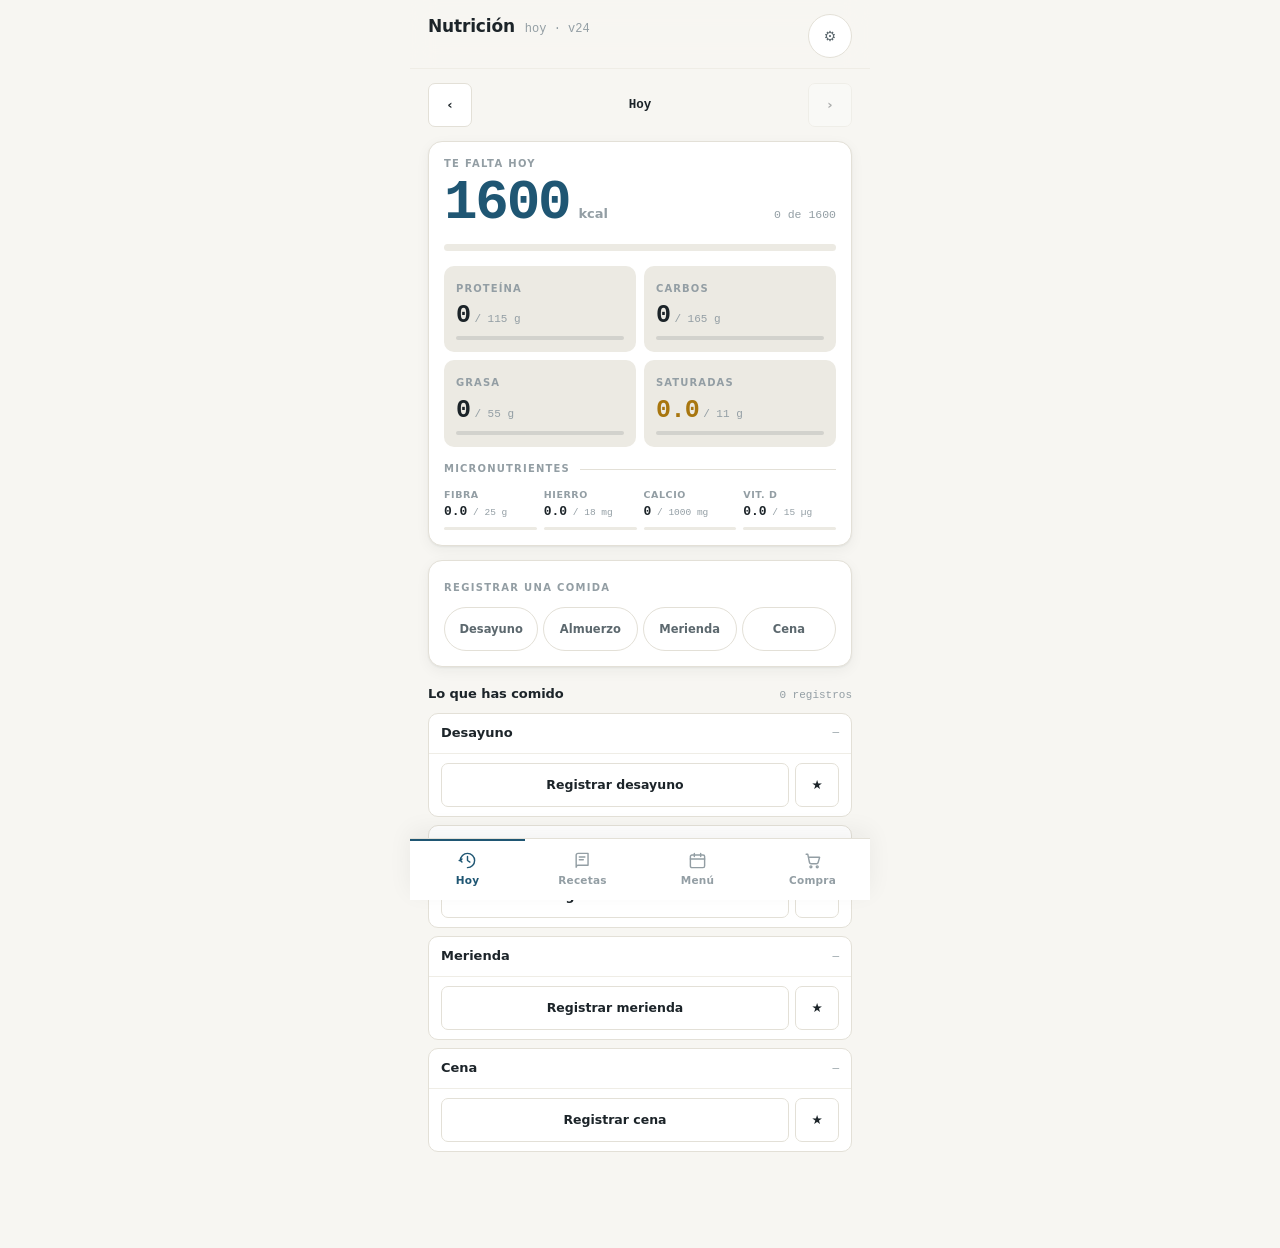
==== commit 8fa4a537: "Desglose y dibujo del plato en la lista de recetas La primera opción va desplegada: dibujo del plato" ====
--- a/nutricion/index.html
+++ b/nutricion/index.html
@@ -733,6 +733,33 @@
 .motivo { color: var(--ink-faint); font-size: 10.5px; font-weight: 500; }
 input[type="file"] { padding: 12px; font-size: 14px; }
 
+/* ---- Dibujo del plato y desglose ---- */
+.dish-wrap {
+  background: var(--sunken); border-radius: var(--r-md);
+  padding: 6px; margin: 2px 0 10px; color: var(--ink-soft);
+  display: grid; place-items: center;
+}
+.dish { width: 100%; max-width: 220px; height: auto; display: block; }
+.ing-head {
+  font-size: 10px; font-weight: 700; letter-spacing: .11em;
+  text-transform: uppercase; color: var(--ink-faint); margin-bottom: 4px;
+}
+.ing-list { margin-bottom: 9px; }
+.ing-line {
+  display: flex; align-items: baseline; gap: 8px;
+  padding: 5px 0; border-bottom: 1px solid var(--line-soft);
+}
+.ing-line:last-child { border-bottom: 0; }
+.ing-line .dot { width: 9px; height: 9px; border-radius: 50%; flex: 0 0 9px; align-self: center; }
+.ing-line .nm { flex: 1; font-size: 12.5px; min-width: 0; }
+.ing-line .g { font-size: 12px; font-weight: 620; }
+.ing-line .kc { font-size: 10.5px; color: var(--ink-faint); min-width: 54px; text-align: right; }
+.op-open {
+  flex: 1; min-width: 0; text-align: left; border: 0; background: none; padding: 0;
+  min-height: 40px; font-size: 13.5px; font-weight: 620; color: var(--ink);
+}
+.op-chevron { color: var(--accent); font-size: 12px; margin-left: 7px; }
+
 /* ---- Filas en modo edición ---- */
 .erow {
   display: flex; align-items: center; gap: 7px;
@@ -829,7 +856,7 @@
    ============================================================ */
 /* Sello de versión: sirve para saber si el móvil está sirviendo una copia
    guardada en vez de la última. Se ve en Ajustes. */
-const VERSION = 'v23';
+const VERSION = 'v24';
 const FECHA_VERSION = '12 ago 2026';
 
 const DEFAULT_TARGETS = { kcal: 1600, protein: 115, carbs: 165, fat: 55 };
@@ -5925,12 +5952,169 @@
 }
 
 /* ============================================================
+   EL DIBUJO DEL PLATO
+   No es una foto: la app va sin conexión y en un solo archivo,
+   así que no hay fotos que traer. Es un dibujo hecho con los
+   ingredientes de verdad —el recipiente sale del formato del
+   plato y cada mancha tiene el color y el tamaño de lo que
+   lleva—, que para reconocer un plato de un vistazo sirve.
+   ============================================================ */
+const COLOR_ALIMENTO = [
+  [/arandano|mora|grosella|frutos rojos/, '#4e5f9e'],
+  [/platano|banana|mango|melocoton|albaricoque|papaya|calabaza|maiz|zanahoria/, '#e0ab52'],
+  [/fresa|frambuesa|tomate|sandia|pimiento rojo|remolacha|salmorejo|gazpacho/, '#bf4c46'],
+  [/aguacate|espinaca|brocoli|kale|rucula|canonigo|lechuga|judia verde|guisante|calabacin|pepino|acelga|esparrago|alcachofa|perejil|albahaca/, '#5f8b52'],
+  [/huevo|clara|tortilla|flan|natilla/, '#eed484'],
+  [/salmon|atun|gamba|langostino|pulpo|sepia|calamar|trucha|cangrejo/, '#e08a6b'],
+  [/pollo|pavo|merluza|bacalao|lubina|dorada|rape|tofu|seitan|conejo/, '#e6d6b4'],
+  [/ternera|cerdo|cordero|jamon|chorizo|lomo|salchich|morcilla|higado|bacon|panceta|cecina/, '#a05a52'],
+  [/yogur|skyr|kefir|quark|leche|nata|queso fresco|requeson|batido|bebida de/, '#f4f1e8'],
+  [/queso|mozzarella|parmesano|feta|burrata|cheddar|gouda|havarti/, '#eac96b'],
+  [/chocolate|cacao|cafe|dátil|datil|pasas|higo seco/, '#5d4433'],
+  [/avena|granola|muesli|cereal|copos|harina|salvado/, '#cba679'],
+  [/pan|tostada|biscote|picos|baguette|chapata|masa madre|wrap|tortilla de trigo|tortilla de maiz/, '#c9a06a'],
+  [/arroz|quinoa|cuscus|mijo|bulgur|espelta|sarraceno|pasta|macarron|espagueti|fideo|noqui/, '#ece0c6'],
+  [/lenteja|garbanzo|alubia|judia blanca|soja|hummus|edamame/, '#b48a57'],
+  [/almendra|nuez|anacardo|avellana|pistacho|cacahuete|pipa|semilla|chia|lino|sesamo|tahini|crema de/, '#a8845e'],
+  [/aceite|mantequilla|ghee|margarina|mayonesa|alioli/, '#e6c96a'],
+  [/proteina|whey/, '#d8c9b0'],
+  [/champinon|seta|boletus|niscalo|portobello|trufa/, '#9c8266'],
+  [/patata|boniato|yuca|nabo|chirivia/, '#dcc38a'],
+  [/aceituna|alcaparra|pepinillo|encurtido/, '#6b7a45'],
+];
+const COLOR_CAT = {
+  'Frutas': '#d0834e', 'Verduras': '#5f8b52', 'Proteínas': '#d99a7c',
+  'Lácteos': '#f0ece0', 'Carbohidratos': '#dcc9a0', 'Legumbres': '#b48a57',
+  'Grasas': '#c8a86a', 'Suplementos': '#d8c9b0', 'Platos': '#c98f5c', 'Otros': '#c4b9a6',
+};
+function foodColor(f) {
+  if (!f) return '#c4b9a6';
+  const n = norm(f.nombre);
+  for (let i = 0; i < COLOR_ALIMENTO.length; i++) {
+    if (COLOR_ALIMENTO[i][0].test(n)) return COLOR_ALIMENTO[i][1];
+  }
+  return COLOR_CAT[f.cat] || '#c4b9a6';
+}
+
+/* El recipiente sale de cómo se llama el plato: un batido va en vaso y
+   unas tortitas apiladas, no en un cuenco. */
+function dishShape(nombre) {
+  const n = norm(nombre || '');
+  if (/batido|smoothie|zumo|licuado|cafe con leche|horchata/.test(n)) return 'vaso';
+  if (/tortita|pancake|crepe|gofre/.test(n)) return 'pila';
+  if (/tostada|pan |sandwich|bocadillo|montadito|bruschetta|^pan|masa madre|rebanada|biscote|wrap/.test(n)) return 'tostada';
+  if (/bowl|porridge|yogur|skyr|crema|sopa|ensalada|poke|gazpacho|salmorejo|potaje|guiso|lentejas|garbanzos/.test(n)) return 'cuenco';
+  if (/muffin|galleta|magdalena|barrita/.test(n)) return 'pieza';
+  return 'plato';
+}
+
+function dishArt(recipe, alto) {
+  const h = alto || 120;
+  const items = (recipe.ingredients || [])
+    .map(i => ({ f: foodById(i.ingredient_id), g: i.amount_g || 0 }))
+    .filter(x => x.f && x.g > 0)
+    .sort((a, b) => b.g - a.g)
+    .slice(0, 6);
+  if (!items.length) return '';
+  const total = items.reduce((s, x) => s + x.g, 0) || 1;
+  const forma = dishShape(recipe.name || recipe.nombre);
+
+  let contenido = '';
+  if (forma === 'vaso') {
+    let y = 118;
+    items.slice().reverse().forEach(x => {
+      const alt = Math.max(7, (x.g / total) * 74);
+      y -= alt;
+      contenido += '<rect x="72" y="' + y.toFixed(1) + '" width="56" height="' + alt.toFixed(1) +
+        '" fill="' + foodColor(x.f) + '"/>';
+    });
+    return '<svg class="dish" viewBox="0 0 200 140" role="img" aria-label="Dibujo del plato">' +
+      '<defs><clipPath id="cv"><path d="M70 40 h60 l-6 82 a6 6 0 0 1-6 5 h-36 a6 6 0 0 1-6-5 z"/></clipPath></defs>' +
+      '<g clip-path="url(#cv)">' + contenido + '</g>' +
+      '<path d="M70 40 h60 l-6 82 a6 6 0 0 1-6 5 h-36 a6 6 0 0 1-6-5 z" fill="none" stroke="currentColor" stroke-width="2.5" opacity=".35"/>' +
+      '<ellipse cx="100" cy="40" rx="30" ry="6" fill="none" stroke="currentColor" stroke-width="2.5" opacity=".35"/></svg>';
+  }
+  if (forma === 'pila') {
+    const n = Math.min(3, Math.max(2, items.length - 1));
+    for (let i = 0; i < n; i++) {
+      contenido += '<ellipse cx="100" cy="' + (104 - i * 17) + '" rx="46" ry="12" fill="' +
+        foodColor(items[0].f) + '" stroke="currentColor" stroke-opacity=".25" stroke-width="1.5"/>';
+    }
+    items.slice(1, 5).forEach((x, i) => {
+      contenido += '<circle cx="' + (76 + i * 16) + '" cy="' + (104 - n * 17 + 8) + '" r="' +
+        Math.max(5, Math.min(11, (x.g / total) * 40)).toFixed(1) + '" fill="' + foodColor(x.f) + '"/>';
+    });
+    return '<svg class="dish" viewBox="0 0 200 140" role="img" aria-label="Dibujo del plato">' +
+      contenido + '<ellipse cx="100" cy="118" rx="62" ry="9" fill="currentColor" opacity=".08"/></svg>';
+  }
+  if (forma === 'tostada') {
+    // La rebanada es la base, aunque no sea lo que más pesa: una tostada
+    // con huevo encima no es amarilla, es de pan con una mancha amarilla.
+    const iPan = items.findIndex(x => /pan|tostada|biscote|masa madre|baguette|chapata|wrap|rebanada/.test(norm(x.f.nombre)));
+    const base = items[iPan >= 0 ? iPan : 0];
+    const encima = items.filter(x => x !== base);
+    contenido = '<rect x="52" y="62" width="96" height="46" rx="9" fill="' + foodColor(base.f) + '"/>';
+    encima.slice(0, 5).forEach((x, i) => {
+      contenido += '<circle cx="' + (68 + i * 19) + '" cy="' + (74 + (i % 2) * 16) + '" r="' +
+        Math.max(6, Math.min(13, (x.g / total) * 46)).toFixed(1) + '" fill="' + foodColor(x.f) + '"/>';
+    });
+    return '<svg class="dish" viewBox="0 0 200 140" role="img" aria-label="Dibujo del plato">' +
+      contenido + '<ellipse cx="100" cy="118" rx="60" ry="8" fill="currentColor" opacity=".08"/></svg>';
+  }
+  if (forma === 'pieza') {
+    items.slice(0, 3).forEach((x, i) => {
+      contenido += '<path d="M' + (60 + i * 42) + ' 100 a20 20 0 0 1 34 0 z" fill="' + foodColor(x.f) + '"/>' +
+        '<ellipse cx="' + (77 + i * 42) + '" cy="100" rx="17" ry="5" fill="' + foodColor(x.f) + '" opacity=".7"/>';
+    });
+    return '<svg class="dish" viewBox="0 0 200 140" role="img" aria-label="Dibujo del plato">' +
+      contenido + '<ellipse cx="100" cy="112" rx="60" ry="8" fill="currentColor" opacity=".08"/></svg>';
+  }
+  // cuenco y plato: manchas repartidas dentro del recipiente
+  const anchoBase = forma === 'cuenco' ? 44 : 56;
+  let x0 = 100 - anchoBase;
+  items.forEach(x => {
+    const w = Math.max(11, (x.g / total) * anchoBase * 2);
+    contenido += '<rect x="' + x0.toFixed(1) + '" y="52" width="' + w.toFixed(1) +
+      '" height="60" fill="' + foodColor(x.f) + '"/>';
+    x0 += w;
+  });
+  const recipiente = forma === 'cuenco'
+    ? 'M56 74 a44 44 0 0 0 88 0 z'
+    : 'M44 88 a56 22 0 0 0 112 0 z';
+  const borde = forma === 'cuenco'
+    ? '<ellipse cx="100" cy="74" rx="44" ry="10"/>'
+    : '<ellipse cx="100" cy="88" rx="56" ry="13"/>';
+  return '<svg class="dish" viewBox="0 0 200 140" role="img" aria-label="Dibujo del plato">' +
+    '<defs><clipPath id="cb' + esc(recipe.id || 'x') + '"><path d="' + recipiente + '"/></clipPath></defs>' +
+    '<g clip-path="url(#cb' + esc(recipe.id || 'x') + ')">' + contenido + '</g>' +
+    '<g fill="none" stroke="currentColor" stroke-width="2.5" opacity=".35">' +
+      '<path d="' + recipiente + '"/>' + borde + '</g></svg>';
+}
+
+/* El desglose: cada ingrediente con sus gramos y su color, el mismo del
+   dibujo, para poder leer una cosa mirando la otra. */
+function dishBreakdown(recipe) {
+  return '<div class="ing-list">' + (recipe.ingredients || []).map(i => {
+    const f = foodById(i.ingredient_id);
+    if (!f) return '';
+    const m = macrosOf(f, i.amount_g);
+    return '<div class="ing-line">' +
+      '<span class="dot" style="background:' + foodColor(f) + '"></span>' +
+      '<span class="nm">' + esc(f.nombre) + '</span>' +
+      '<span class="g num">' + Math.round(i.amount_g) + ' ' + (f.unit || 'g') + '</span>' +
+      '<span class="kc num">' + Math.round(m.kcal) + ' kcal</span>' +
+    '</div>';
+  }).join('') + '</div>';
+}
+
+/* ============================================================
    TUS RECETAS, AL REGISTRAR
    Guardar una receta y que luego no aparezca al registrar la
    comida es guardarla en un cajón sin asa. Esta hoja las saca:
    las tuyas, las de estrella primero, con macros y micros.
    ============================================================ */
 let savedOnlyFav = false;
+let savedOpen = null;   // qué opción de más abajo está desplegada
 
 function sheetSavedRecipes(mealKey) {
   const body = '<div id="sv-list"></div>';
@@ -5954,43 +6138,82 @@
       '★ Favoritas · ' + favs.length + '</button>' +
   '</div>';
 
-  const cards = lista.length ? lista.map(r => {
-    const m = r.macros;
-    return '<div class="option">' +
+  const estrella = r =>
+    '<button class="star" data-sv-star="' + r.id + '" aria-pressed="' + (isRecipeFav(r.id) ? 'true' : 'false') +
+      '" aria-label="' + (isRecipeFav(r.id) ? 'Quitar de favoritas' : 'Marcar como favorita') + '">' +
+      (isRecipeFav(r.id) ? '★' : '☆') + '</button>';
+
+  const macros = m =>
+    '<div class="macro-row"><b>' + Math.round(m.kcal) + ' kcal</b>' +
+      '<span>P ' + fmt1(m.prot) + '</span><span>C ' + fmt1(m.carbs) + '</span>' +
+      '<span>G ' + fmt1(m.fat) + '</span><span class="faint">sat ' + fmt1(m.sat) + '</span></div>';
+
+  const micros = m =>
+    '<div class="micro-strip">' +
+      '<span>fibra <b>' + fmt1(m.fiber) + ' g</b></span>' +
+      '<span>hierro <b>' + fmt1(m.fe) + ' mg</b></span>' +
+      '<span>calcio <b>' + Math.round(m.ca) + ' mg</b></span>' +
+      '<span>vit. D <b>' + fmt1(m.vd) + ' µg</b></span>' +
+    '</div>';
+
+  // El detalle completo: dibujo del plato, ingrediente a ingrediente con
+  // sus gramos, macros, micros y las notas si las tiene.
+  const detalle = r =>
+    '<div class="dish-wrap">' + dishArt(r) + '</div>' +
+    '<div class="ing-head">Lo que lleva</div>' +
+    dishBreakdown(r) +
+    macros(r.macros) + micros(r.macros) +
+    (r.notes ? '<div class="notes-box" style="margin-top:9px">' + esc(r.notes) + '</div>' : '');
+
+  const acciones = r =>
+    '<div class="sug-actions">' +
+      '<button class="btn grow" data-sv-ver="' + r.id + '">Ficha completa</button>' +
+      '<button class="btn primary grow" data-sv-log="' + r.id + '" data-meal="' + mealKey + '">Registrar</button>' +
+    '</div>';
+
+  let html = chips;
+  if (!lista.length) {
+    html += '<p class="empty">' + (savedOnlyFav
+      ? 'Ninguna marcada con estrella todavía. Toca la ☆ de una receta.'
+      : 'No hay recetas de ' + mealName(mealKey).toLowerCase() +
+        '. Monta una comida y ponle nombre para guardarla.') + '</p>';
+  } else {
+    // La primera va desplegada: es la que más te pega, y verla entera
+    // ahorra un toque. Las demás, compactas hasta que las abras.
+    const p = lista[0];
+    html += '<div class="option option-full">' +
       '<div class="option-head">' +
-        '<span class="sug-name">' + esc(r.name) + '</span>' +
-        (isHabitual(r) ? '<span class="tag blue">habitual</span>' : '') +
-        '<button class="star" data-sv-star="' + r.id + '" aria-pressed="' + (isRecipeFav(r.id) ? 'true' : 'false') +
-          '" aria-label="' + (isRecipeFav(r.id) ? 'Quitar de favoritas' : 'Marcar como favorita') + '">' +
-          (isRecipeFav(r.id) ? '★' : '☆') + '</button>' +
-      '</div>' +
-      '<div class="macro-row"><b>' + Math.round(m.kcal) + ' kcal</b>' +
-        '<span>P ' + fmt1(m.prot) + '</span><span>C ' + fmt1(m.carbs) + '</span>' +
-        '<span>G ' + fmt1(m.fat) + '</span><span class="faint">sat ' + fmt1(m.sat) + '</span></div>' +
-      '<div class="micro-strip">' +
-        '<span>fibra <b>' + fmt1(m.fiber) + ' g</b></span>' +
-        '<span>hierro <b>' + fmt1(m.fe) + ' mg</b></span>' +
-        '<span>calcio <b>' + Math.round(m.ca) + ' mg</b></span>' +
-        '<span>vit. D <b>' + fmt1(m.vd) + ' µg</b></span>' +
-      '</div>' +
-      '<div class="sub" style="margin-top:7px;font-size:11.5px;color:var(--ink-soft)">' +
-        esc((r.ingredients || []).map(i => {
-          const f = foodById(i.ingredient_id);
-          return f ? shortName(f) + ' ' + i.amount_g + (f.unit || 'g') : '';
-        }).filter(Boolean).join(' · ')) + '</div>' +
-      '<div class="sug-actions">' +
-        '<button class="btn grow" data-sv-ver="' + r.id + '">Ver</button>' +
-        '<button class="btn primary grow" data-sv-log="' + r.id + '" data-meal="' + mealKey + '">Registrar</button>' +
-      '</div>' +
-    '</div>';
-  }).join('') : '<p class="empty">' + (savedOnlyFav
-    ? 'Ninguna marcada con estrella todavía. Toca la ☆ de una receta.'
-    : 'No hay recetas de ' + mealName(mealKey).toLowerCase() + '. Monta una comida y ponle nombre para guardarla.') + '</p>';
-
-  box.innerHTML = chips + cards;
+        '<span class="sug-name">' + esc(p.name) + '</span>' +
+        (isHabitual(p) ? '<span class="tag blue">habitual</span>' : '') + estrella(p) +
+      '</div>' + detalle(p) + acciones(p) + '</div>';
+
+    if (lista.length > 1) {
+      html += '<div class="or-line"><span>más opciones</span></div>' +
+        lista.slice(1).map(r => {
+          const abierta = savedOpen === r.id;
+          return '<div class="option">' +
+            '<div class="option-head">' +
+              '<button class="sug-name op-open" data-sv-open="' + r.id + '" aria-expanded="' +
+                (abierta ? 'true' : 'false') + '">' + esc(r.name) +
+                '<span class="op-chevron">' + (abierta ? '⌃' : '⌄') + '</span></button>' +
+              (isHabitual(r) ? '<span class="tag blue">habitual</span>' : '') + estrella(r) +
+            '</div>' +
+            macros(r.macros) +
+            (abierta ? detalle(r) + acciones(r)
+              : '<button class="link-btn" data-sv-open="' + r.id + '">Ver qué lleva</button>') +
+          '</div>';
+        }).join('');
+    }
+  }
+  box.innerHTML = html;
 
   box.querySelectorAll('[data-sv-f]').forEach(b => b.onclick = () => {
     savedOnlyFav = b.dataset.svF === 'fav';
+    savedOpen = null;
+    paintSaved(mealKey);
+  });
+  box.querySelectorAll('[data-sv-open]').forEach(b => b.onclick = () => {
+    savedOpen = savedOpen === b.dataset.svOpen ? null : b.dataset.svOpen;
     paintSaved(mealKey);
   });
   box.querySelectorAll('[data-sv-star]').forEach(b => b.onclick = () => {
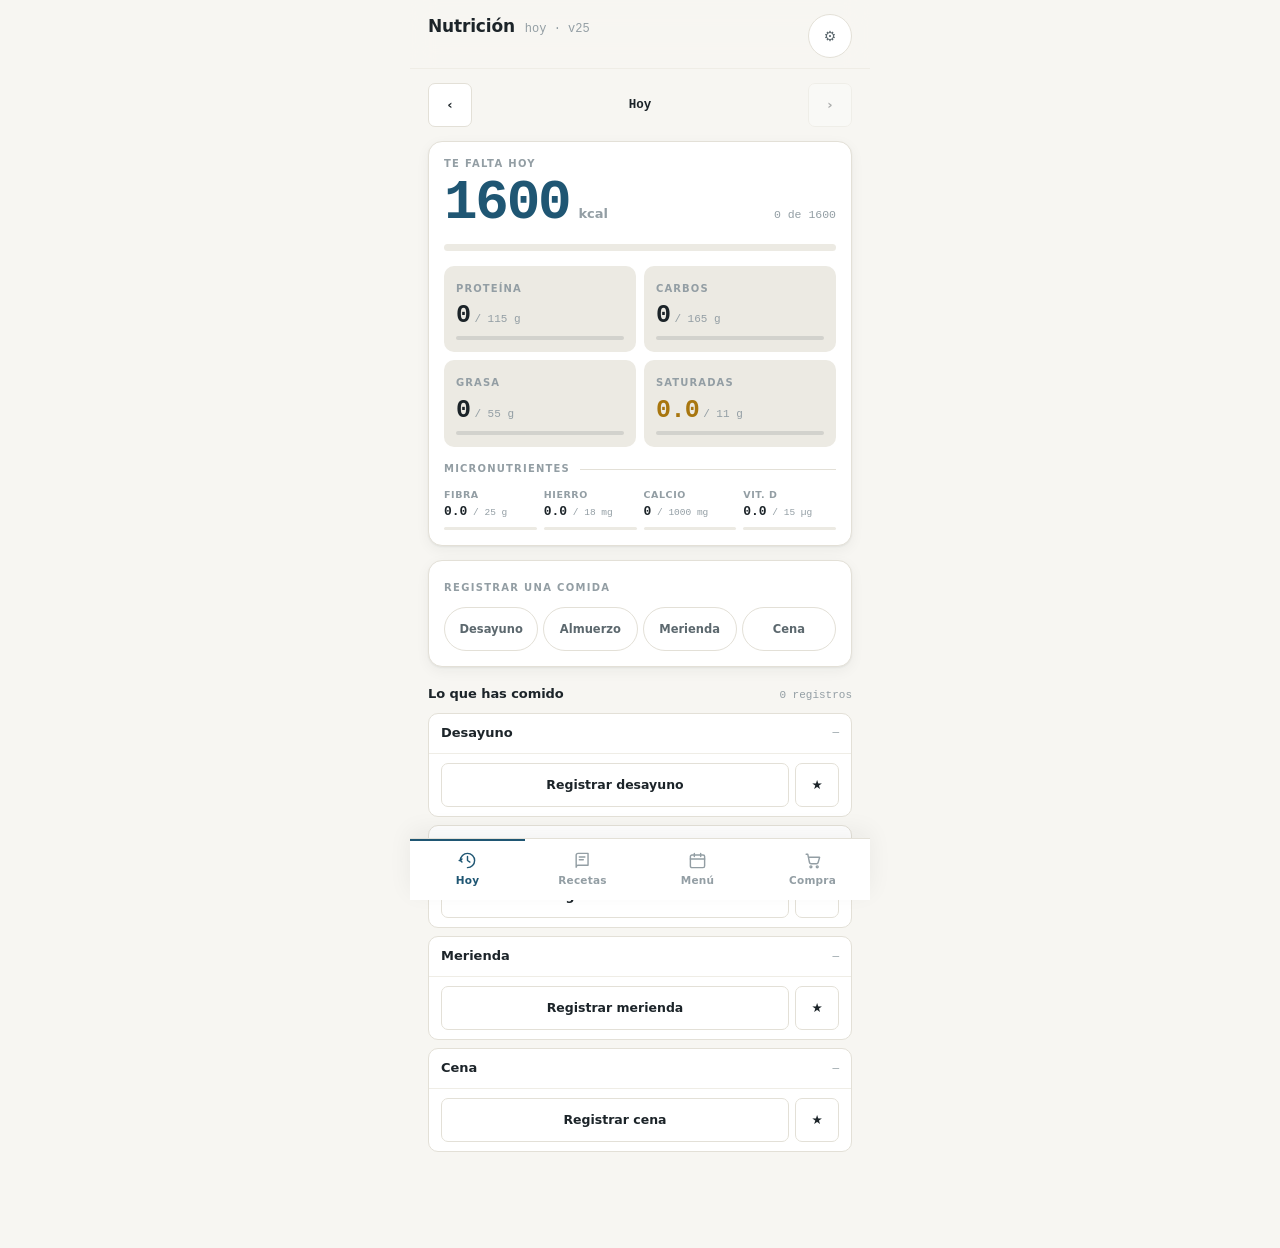
==== commit ebffb577: "Quitar la explicación de la hoja de Preferencias Dos titulillos y dos párrafos contando cómo funcion" ====
--- a/nutricion/index.html
+++ b/nutricion/index.html
@@ -856,7 +856,7 @@
    ============================================================ */
 /* Sello de versión: sirve para saber si el móvil está sirviendo una copia
    guardada en vez de la última. Se ve en Ajustes. */
-const VERSION = 'v24';
+const VERSION = 'v25';
 const FECHA_VERSION = '12 ago 2026';
 
 const DEFAULT_TARGETS = { kcal: 1600, protein: 115, carbs: 165, fat: 55 };
@@ -6233,28 +6233,14 @@
   const ws = menuWeek || weekStartOf(today());
   const p = menuPrefs(ws);
   const body =
-    '<div><span class="eyebrow">Con lo que hay en casa</span>' +
-      '<div class="chips" style="margin-top:8px">' +
-        '<button class="chip" data-mp-modo="mixto" aria-pressed="' +
-          (menuSoloDespensa ? 'false' : 'true') + '">Prioriza lo que tengo</button>' +
-        '<button class="chip" data-mp-modo="solo" aria-pressed="' +
-          (menuSoloDespensa ? 'true' : 'false') + '">Lo que menos falte</button>' +
-      '</div>' +
-      '<p class="hint" style="margin:6px 0 0">Con <em>lo que menos falte</em> manda la despensa y los ' +
-        'macros desempatan. En el menú, «en casa» quiere decir que tienes todos los ingredientes y ' +
-        '«🛒 faltan 2», que hay que comprar dos cosas.</p></div>' +
-
-    '<div><span class="eyebrow">Cómo quieres la semana</span></div>' +
-    '<p class="hint" style="margin:0">Di o escribe cómo quieres la semana. Leo tus palabras ' +
-      'buscando alimentos del catálogo y el tiempo que tengas: <em>«más pescado y verdura, ' +
-      'sin cerdo, algo rápido»</em>. No hay ninguna IA dentro de la app —funciona sin conexión—, ' +
-      'así que lo que no reconozca como alimento lo dirá y no lo tendrá en cuenta.</p>' +
-    (hayDictado()
-      ? '<button class="btn wide" id="mp-mic">🎤 Dictar</button>' +
-        '<p class="hint" style="margin:-4px 0 0">Lo que digas se escribe aquí abajo. ' +
-          'Puedes corregirlo a mano antes de guardar.</p>'
-      : '') +
-    '<div class="field"><label for="mp-txt">Tus sugerencias</label>' +
+    '<div class="chips">' +
+      '<button class="chip" data-mp-modo="mixto" aria-pressed="' +
+        (menuSoloDespensa ? 'false' : 'true') + '">Prioriza lo que tengo</button>' +
+      '<button class="chip" data-mp-modo="solo" aria-pressed="' +
+        (menuSoloDespensa ? 'true' : 'false') + '">Lo que menos falte</button>' +
+    '</div>' +
+    (hayDictado() ? '<button class="btn wide" id="mp-mic">🎤 Dictar</button>' : '') +
+    '<div class="field">' +
       '<textarea class="ta" id="mp-txt" rows="4" placeholder="más pescado y verdura, sin cerdo, algo rápido">' +
       esc(p.texto || '') + '</textarea></div>' +
     '<div id="mp-lee"></div>' +
@@ -6277,8 +6263,8 @@
       const nada = !r.quiero.length && !r.no.length && !r.maxTiempo;
       lee.innerHTML = '<div class="suggest-extra">' +
         (nada
-          ? 'No he reconocido ningún alimento del catálogo en lo que has escrito. ' +
-            'Prueba a nombrarlos como los buscarías: «salmón», «lentejas», «brócoli».'
+          ? 'No he reconocido ningún alimento. Nómbralos como los buscarías: ' +
+            '«salmón», «lentejas», «brócoli».'
           : lista(r.quiero, 'Más de', 'have-all') +
             lista(r.no, 'Nada de', 'need-buy') +
             (r.maxTiempo ? '<div>Con prisa: hasta ' + r.maxTiempo + ' min</div>' : '')) +
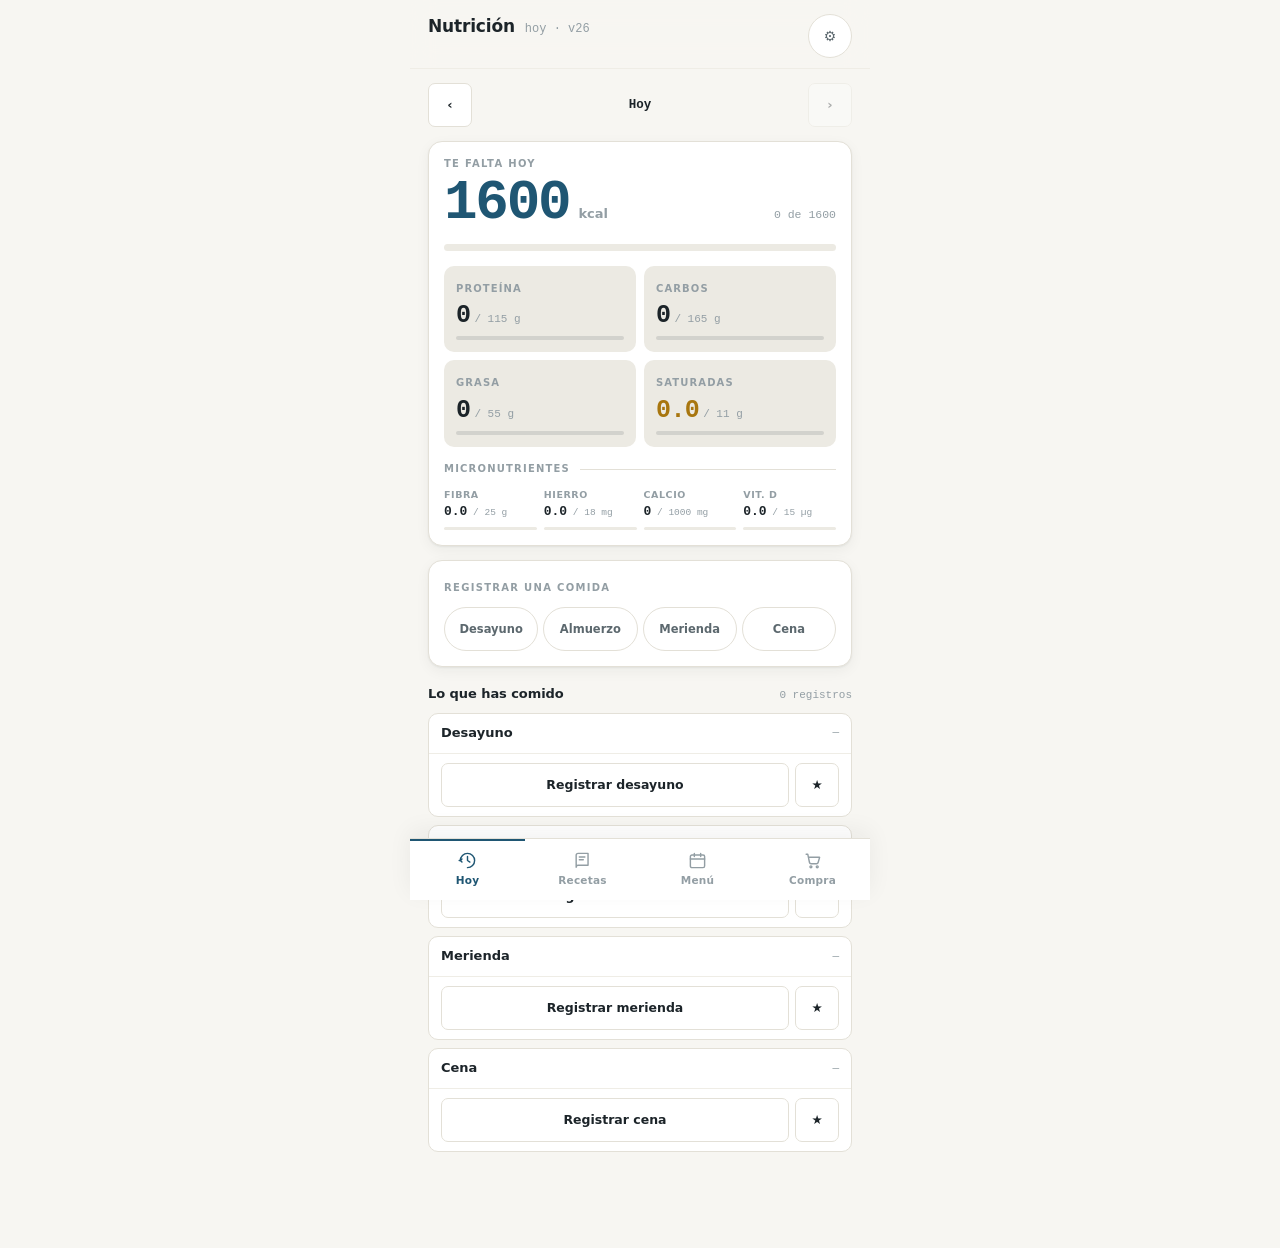
==== commit f243972a: "Cambiar una comida del menú enseña primero lo que lleva Tocar el desayuno del lunes daba una lista p" ====
--- a/nutricion/index.html
+++ b/nutricion/index.html
@@ -759,6 +759,7 @@
   min-height: 40px; font-size: 13.5px; font-weight: 620; color: var(--ink);
 }
 .op-chevron { color: var(--accent); font-size: 12px; margin-left: 7px; }
+.prep { font-size: 12.5px; color: var(--ink-soft); margin: 0; line-height: 1.45; }
 
 /* ---- Filas en modo edición ---- */
 .erow {
@@ -856,7 +857,7 @@
    ============================================================ */
 /* Sello de versión: sirve para saber si el móvil está sirviendo una copia
    guardada en vez de la última. Se ve en Ajustes. */
-const VERSION = 'v25';
+const VERSION = 'v26';
 const FECHA_VERSION = '12 ago 2026';
 
 const DEFAULT_TARGETS = { kcal: 1600, protein: 115, carbs: 165, fat: 55 };
@@ -6313,44 +6314,119 @@
 }
 
 /* ---- Cambiar una comida del menú ---- */
+/* Las notas de una receta unas veces son cómo se hace y otras un apunte
+   nutricional. Llamar «Preparación» a «la grasa viene del aguacate» es
+   mentir en la etiqueta, así que se mira cómo empieza. */
+const VERBOS_COCINA = /^(mezcl|tuest|calient|tritur|cuec|cuez|horne|pon|ponl|añad|anad|aplast|bat|saltea|asa|precalient|deja|hierv|escurr|corta|pica|sirve|monta|reserva|marina|adoba|remueve|reboza|fríe|frie|guisa|dora)/i;
+function tituloNota(nota) {
+  return VERBOS_COCINA.test(String(nota).trim()) ? 'Preparación' : 'Nota';
+}
+
+let swapOpen = null;   // qué otra opción está desplegada al cambiar una comida
+
 function sheetSwap(date, mealKey) {
+  swapOpen = null;
+  openSheet(mealName(mealKey) + ' · ' + dayName(date) + ' ' + shortDate(date),
+    '<div id="sw-box"></div>', () => paintSwap(date, mealKey));
+}
+
+function paintSwap(date, mealKey) {
+  const box = document.getElementById('sw-box');
+  if (!box) return;
   const ws = menuWeek || weekStartOf(today());
   const menu = getMenu(ws);
-  if (!menu) return;
-  const day = menu.days.find(d => d.date === date);
+  const day = menu && menu.days.find(d => d.date === date);
   if (!day) return;
   const gap = slotGap(day, mealKey);
+  const slot = (day.meal_slots || []).find(x => x.meal_type === mealKey);
+  const puesta = slot ? slotRecipe(slot) : null;
 
   const options = recipesFor(mealKey)
+    .filter(r => !puesta || r.id !== slot.recipe_id)
     .map(r => {
       const factor = fitFactor(r, gap);
       const adj = scaleRecipe(r, factor);
-      const s = scoreRecipe(adj, gap, { fatLeft: gap.fat });
-      return { r: r, factor: factor, macros: adj.macros, raw: s.raw };
+      const sc = scoreRecipe(adj, gap, { fatLeft: gap.fat });
+      return { r: r, factor: factor, adj: adj, macros: adj.macros, raw: sc.raw };
     })
     .sort((a, b) => b.raw - a.raw);
-  const best = options.length ? Math.max(options[0].raw, 1) : 1;
-
-  const body =
-    '<p class="hint" style="margin:0">Al día le quedan <span class="num">' + Math.round(gap.kcal) +
-      '</span> kcal y <span class="num">' + Math.round(gap.prot) + '</span> g de proteína con las demás comidas puestas.</p>' +
-    '<div>' + options.map(o =>
-      '<button class="pick" data-s="' + o.r.id + '"><div class="info">' +
-        '<span class="nm">' + esc(o.r.name) + (o.factor !== 1 ? ' <span class="faint">×' + o.factor + '</span>' : '') + '</span>' +
-        '<span class="sub">' + o.macros.kcal + ' kcal · P' + fmt1(o.macros.prot) +
-          ' C' + fmt1(o.macros.carbs) + ' G' + fmt1(o.macros.fat) + '</span>' +
-      '</div><span class="dens">' + Math.max(1, Math.round((o.raw / best) * 100)) + '</span></button>').join('') + '</div>';
-
-  openSheet(mealName(mealKey) + ' · ' + dayName(date) + ' ' + shortDate(date), body, scrim => {
-    scrim.querySelectorAll('[data-s]').forEach(b => b.onclick = () => {
-      const r = recipeById(b.dataset.s);
-      const slot = day.meal_slots.find(s => s.meal_type === mealKey);
-      const factor = r ? fitFactor(r, gap) : 1;
-      if (slot) { slot.recipe_id = b.dataset.s; slot.factor = factor; }
-      else day.meal_slots.push({ meal_type: mealKey, recipe_id: b.dataset.s, factor: factor, is_locked: false });
-      setMenu(menu);
-      closeSheet(); render(); toast('Comida cambiada');
-    });
+
+  const macros = m =>
+    '<div class="macro-row"><b>' + Math.round(m.kcal) + ' kcal</b>' +
+      '<span>P ' + fmt1(m.prot) + '</span><span>C ' + fmt1(m.carbs) + '</span>' +
+      '<span>G ' + fmt1(m.fat) + '</span><span class="faint">sat ' + fmt1(m.sat) + '</span></div>';
+
+  /* Lo que lleva y, si la receta lo trae, cómo se hace en una línea. */
+  const detalle = r =>
+    '<div class="ing-head">Lo que lleva</div>' + dishBreakdown(r) + macros(r.macros) +
+    (r.notes ? '<div class="ing-head" style="margin-top:10px">' + tituloNota(r.notes) + '</div>' +
+      '<p class="prep">' + esc(r.notes) + '</p>' : '');
+
+  // Lo que falta de casa para el plato puesto: es la pregunta que se hace
+  // mirando el menú, y aquí se contesta sin salir.
+  let faltaHtml = '';
+  if (puesta) {
+    const faltan = (puesta.ingredients || [])
+      .filter(i => pantryQty(i.ingredient_id) < (i.amount_g || 0))
+      .map(i => shortName(foodById(i.ingredient_id)))
+      .filter(Boolean);
+    faltaHtml = faltan.length
+      ? '<p class="need-buy" style="margin:8px 0 0">🛒 Te ' + (faltan.length === 1 ? 'falta' : 'faltan') +
+        ' ' + esc(faltan.join(', ')) + '</p>'
+      : '<p class="have-all" style="margin:8px 0 0">Lo tienes todo en casa</p>';
+  }
+
+  let html = '';
+  if (puesta) {
+    html += '<div class="option option-full">' +
+      '<div class="option-head"><span class="option-n">propuesto</span>' +
+        '<span class="sug-name">' + esc(puesta.name) + '</span>' +
+        (slot.factor && slot.factor !== 1 ? '<span class="pill">×' + slot.factor + '</span>' : '') +
+      '</div>' + detalle(puesta) + faltaHtml + '</div>';
+  }
+
+  html += '<p class="hint" style="margin:12px 0 0">Al día le quedan <span class="num">' +
+    Math.round(gap.kcal) + '</span> kcal y <span class="num">' + Math.round(gap.prot) +
+    '</span> g de proteína con las demás comidas puestas.</p>';
+
+  if (options.length) {
+    html += '<div class="or-line"><span>cambiarla por</span></div>' +
+      options.map(o => {
+        const abierta = swapOpen === o.r.id;
+        return '<div class="option">' +
+          '<div class="option-head">' +
+            '<button class="sug-name op-open" data-sw-open="' + o.r.id + '" aria-expanded="' +
+              (abierta ? 'true' : 'false') + '">' + esc(o.r.name) +
+              (o.factor !== 1 ? ' <span class="faint">×' + o.factor + '</span>' : '') +
+              '<span class="op-chevron">' + (abierta ? '⌃' : '⌄') + '</span></button>' +
+          '</div>' +
+          macros(o.macros) +
+          (abierta
+            ? detalle(o.adj) +
+              '<button class="btn primary wide" style="margin-top:9px" data-sw-put="' + o.r.id + '">Poner esta</button>'
+            : '<div class="sug-actions">' +
+                '<button class="btn grow" data-sw-open="' + o.r.id + '">Ver qué lleva</button>' +
+                '<button class="btn primary grow" data-sw-put="' + o.r.id + '">Poner esta</button>' +
+              '</div>') +
+        '</div>';
+      }).join('');
+  }
+  box.innerHTML = html;
+
+  box.querySelectorAll('[data-sw-open]').forEach(b => b.onclick = () => {
+    swapOpen = swapOpen === b.dataset.swOpen ? null : b.dataset.swOpen;
+    paintSwap(date, mealKey);
+  });
+  box.querySelectorAll('[data-sw-put]').forEach(b => b.onclick = () => {
+    const r = recipeById(b.dataset.swPut);
+    const factor = r ? fitFactor(r, gap) : 1;
+    const sl = (day.meal_slots || []).find(x => x.meal_type === mealKey);
+    // Cambiar de plato borra los cambios que le hubieras hecho al anterior:
+    // eran de aquella receta, no de este hueco.
+    if (sl) Object.assign(sl, { recipe_id: b.dataset.swPut, factor: factor, swaps: {}, removed: [], added: [] });
+    else day.meal_slots.push({ meal_type: mealKey, recipe_id: b.dataset.swPut, factor: factor, is_locked: false });
+    setMenu(menu);
+    closeSheet(); render(); toast('Comida cambiada');
   });
 }
 
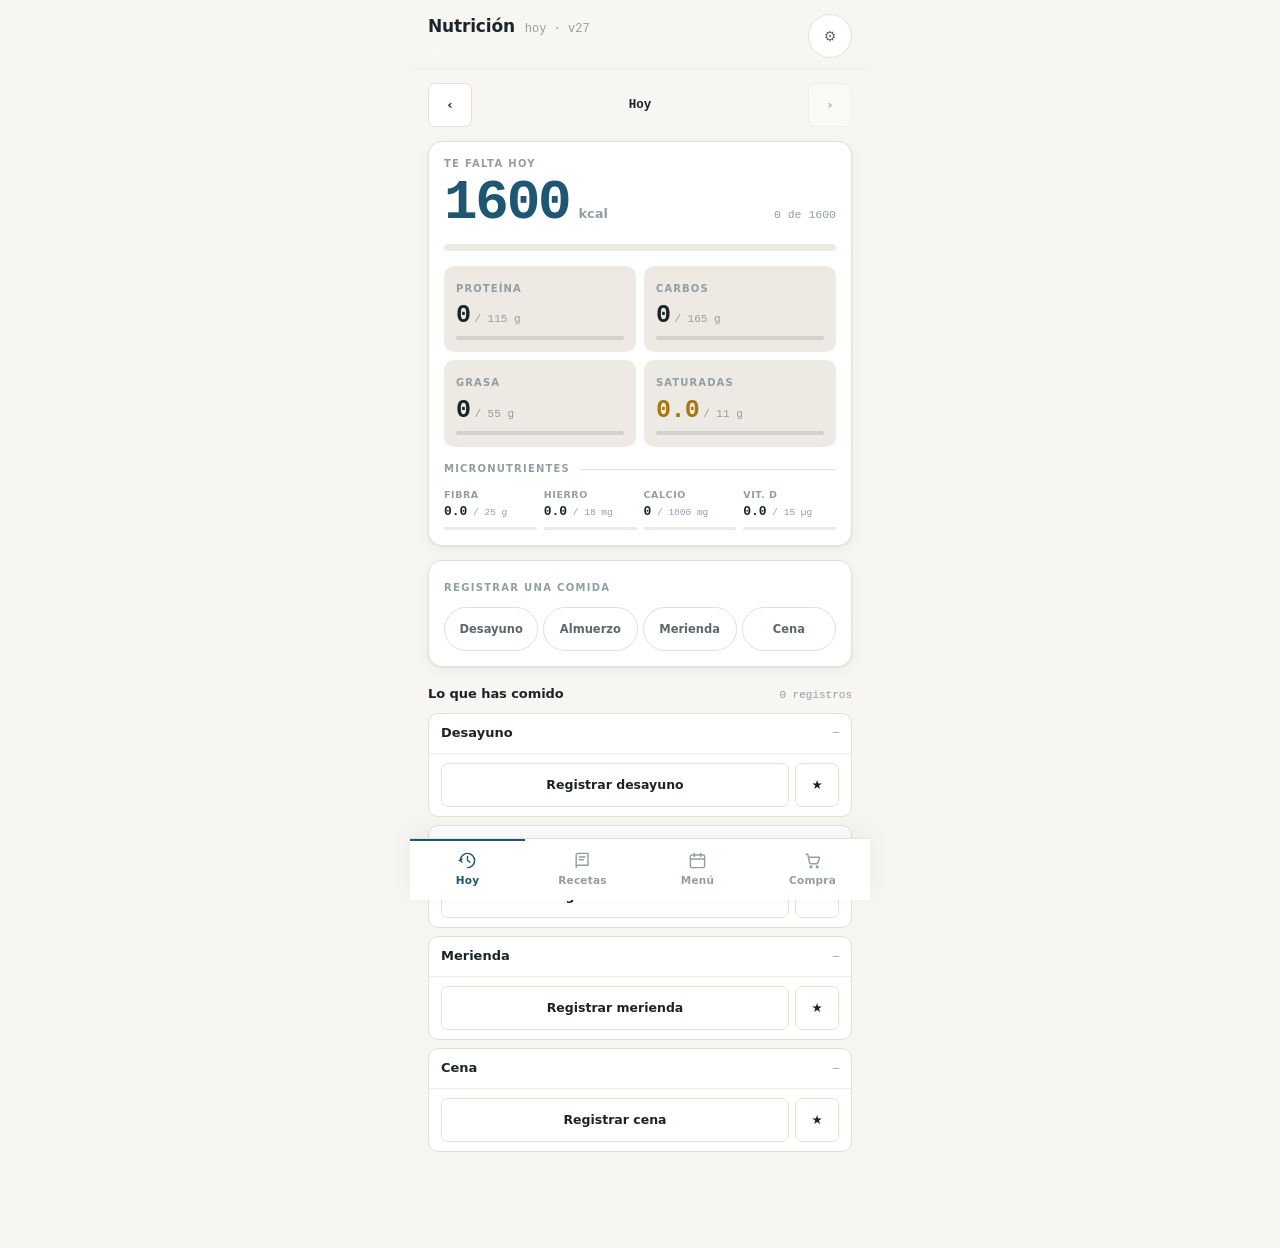
==== commit c76c37bf: "Una ficha de receta, en Recetas, y que Menú tire de ella Metí el desglose de las recetas en Hoy, y H" ====
--- a/nutricion/index.html
+++ b/nutricion/index.html
@@ -857,7 +857,7 @@
    ============================================================ */
 /* Sello de versión: sirve para saber si el móvil está sirviendo una copia
    guardada en vez de la última. Se ve en Ajustes. */
-const VERSION = 'v26';
+const VERSION = 'v27';
 const FECHA_VERSION = '12 ago 2026';
 
 const DEFAULT_TARGETS = { kcal: 1600, protein: 115, carbs: 165, fat: 55 };
@@ -5317,27 +5317,8 @@
 function sheetRecipe(id) {
   const r = recipeById(id);
   if (!r) return;
-  const m = r.macros;
-  const warn = powderWarning(r);
-  const ings = (r.ingredients || []).map(i => {
-    const f = foodById(i.ingredient_id);
-    if (!f) return '<div class="detail-ing"><span class="nm faint">ingrediente desconocido</span></div>';
-    const im = macrosOf(f, i.amount_g);
-    return '<div class="detail-ing"><span class="nm">' + esc(f.nombre) + '</span>' +
-      '<span class="g">' + i.amount_g + ' ' + (f.unit || 'g') + '</span>' +
-      '<span class="m">' + Math.round(im.kcal) + ' kcal · P' + fmt1(im.prot) + '</span></div>';
-  }).join('');
-
   const body =
-    '<div class="preview"><b>' + m.kcal + ' kcal</b>' +
-      '<span>P ' + fmt1(m.prot) + ' g</span><span>C ' + fmt1(m.carbs) + ' g</span>' +
-      '<span>G ' + fmt1(m.fat) + ' g</span></div>' +
-    '<p class="hint" style="margin:0">Saturadas ' + fmt1(m.sat) + ' g · fibra ' + fmt1(m.fiber) +
-      ' g · ' + (recipeDensity(r) * 100).toFixed(1) + ' g de proteína por 100 kcal</p>' +
-    (warn ? '<div class="note warn"><i class="bar"></i><div><b>Ojo con la proteína en polvo</b><span>' + esc(warn) + '</span></div></div>' : '') +
-    '<div><span class="eyebrow">Ingredientes</span><div style="margin-top:6px">' +
-      (ings || '<p class="empty">Sin ingredientes.</p>') + '</div></div>' +
-    (r.notes ? '<div class="notes-box">' + esc(r.notes) + '</div>' : '') +
+    recipeDetail(r) +
     '<button class="btn primary wide" data-r-log>Registrar en ' + mealName(r.meal_type).toLowerCase() + '</button>' +
     '<div style="display:flex;gap:8px">' +
       '<button class="btn grow" data-r-edit>Editar</button>' +
@@ -6109,13 +6090,40 @@
 }
 
 /* ============================================================
+   LA FICHA DE UNA RECETA
+   Vive aquí una vez y la usan Recetas y Menú. Contar lo que
+   lleva un plato y cómo se hace es trabajo de Recetas; si el
+   menú necesita enseñarlo, tira de esto y no de una copia.
+   ============================================================ */
+function recipeDetail(r, opts) {
+  opts = opts || {};
+  const m = r.macros || recipeMacros(r);
+  const warn = powderWarning(r);
+  return (opts.sinDibujo ? '' : '<div class="dish-wrap">' + dishArt(r) + '</div>') +
+    (warn ? '<div class="note warn"><i class="bar"></i><div><b>Ojo con la proteína en polvo</b>' +
+      '<span>' + esc(warn) + '</span></div></div>' : '') +
+    '<div class="ing-head">Lo que lleva</div>' + dishBreakdown(r) +
+    '<div class="macro-row"><b>' + Math.round(m.kcal) + ' kcal</b>' +
+      '<span>P ' + fmt1(m.prot) + '</span><span>C ' + fmt1(m.carbs) + '</span>' +
+      '<span>G ' + fmt1(m.fat) + '</span><span class="faint">sat ' + fmt1(m.sat) + '</span></div>' +
+    '<div class="micro-strip">' +
+      '<span>fibra <b>' + fmt1(m.fiber) + ' g</b></span>' +
+      '<span>hierro <b>' + fmt1(m.fe) + ' mg</b></span>' +
+      '<span>calcio <b>' + Math.round(m.ca) + ' mg</b></span>' +
+      '<span>vit. D <b>' + fmt1(m.vd) + ' µg</b></span>' +
+      '<span>' + (recipeDensity(r) * 100).toFixed(1) + ' <b>g prot/100 kcal</b></span>' +
+    '</div>' +
+    (r.notes ? '<div class="ing-head" style="margin-top:10px">' + tituloNota(r.notes) + '</div>' +
+      '<p class="prep">' + esc(r.notes) + '</p>' : '');
+}
+
+/* ============================================================
    TUS RECETAS, AL REGISTRAR
    Guardar una receta y que luego no aparezca al registrar la
    comida es guardarla en un cajón sin asa. Esta hoja las saca:
    las tuyas, las de estrella primero, con macros y micros.
    ============================================================ */
 let savedOnlyFav = false;
-let savedOpen = null;   // qué opción de más abajo está desplegada
 
 function sheetSavedRecipes(mealKey) {
   const body = '<div id="sv-list"></div>';
@@ -6139,82 +6147,35 @@
       '★ Favoritas · ' + favs.length + '</button>' +
   '</div>';
 
-  const estrella = r =>
-    '<button class="star" data-sv-star="' + r.id + '" aria-pressed="' + (isRecipeFav(r.id) ? 'true' : 'false') +
-      '" aria-label="' + (isRecipeFav(r.id) ? 'Quitar de favoritas' : 'Marcar como favorita') + '">' +
-      (isRecipeFav(r.id) ? '★' : '☆') + '</button>';
-
-  const macros = m =>
-    '<div class="macro-row"><b>' + Math.round(m.kcal) + ' kcal</b>' +
-      '<span>P ' + fmt1(m.prot) + '</span><span>C ' + fmt1(m.carbs) + '</span>' +
-      '<span>G ' + fmt1(m.fat) + '</span><span class="faint">sat ' + fmt1(m.sat) + '</span></div>';
-
-  const micros = m =>
-    '<div class="micro-strip">' +
-      '<span>fibra <b>' + fmt1(m.fiber) + ' g</b></span>' +
-      '<span>hierro <b>' + fmt1(m.fe) + ' mg</b></span>' +
-      '<span>calcio <b>' + Math.round(m.ca) + ' mg</b></span>' +
-      '<span>vit. D <b>' + fmt1(m.vd) + ' µg</b></span>' +
+  // Aquí solo se elige y se registra. Qué lleva y cómo se hace es trabajo
+  // de Recetas, y ahí se va con un toque.
+  const cards = lista.length ? lista.map(r => {
+    const m = r.macros;
+    return '<div class="option">' +
+      '<div class="option-head">' +
+        '<span class="sug-name">' + esc(r.name) + '</span>' +
+        (isHabitual(r) ? '<span class="tag blue">habitual</span>' : '') +
+        '<button class="star" data-sv-star="' + r.id + '" aria-pressed="' + (isRecipeFav(r.id) ? 'true' : 'false') +
+          '" aria-label="' + (isRecipeFav(r.id) ? 'Quitar de favoritas' : 'Marcar como favorita') + '">' +
+          (isRecipeFav(r.id) ? '★' : '☆') + '</button>' +
+      '</div>' +
+      '<div class="macro-row"><b>' + Math.round(m.kcal) + ' kcal</b>' +
+        '<span>P ' + fmt1(m.prot) + '</span><span>C ' + fmt1(m.carbs) + '</span>' +
+        '<span>G ' + fmt1(m.fat) + '</span></div>' +
+      '<div class="sug-actions">' +
+        '<button class="btn grow" data-sv-ver="' + r.id + '">Verla en Recetas</button>' +
+        '<button class="btn primary grow" data-sv-log="' + r.id + '" data-meal="' + mealKey + '">Registrar</button>' +
+      '</div>' +
     '</div>';
-
-  // El detalle completo: dibujo del plato, ingrediente a ingrediente con
-  // sus gramos, macros, micros y las notas si las tiene.
-  const detalle = r =>
-    '<div class="dish-wrap">' + dishArt(r) + '</div>' +
-    '<div class="ing-head">Lo que lleva</div>' +
-    dishBreakdown(r) +
-    macros(r.macros) + micros(r.macros) +
-    (r.notes ? '<div class="notes-box" style="margin-top:9px">' + esc(r.notes) + '</div>' : '');
-
-  const acciones = r =>
-    '<div class="sug-actions">' +
-      '<button class="btn grow" data-sv-ver="' + r.id + '">Ficha completa</button>' +
-      '<button class="btn primary grow" data-sv-log="' + r.id + '" data-meal="' + mealKey + '">Registrar</button>' +
-    '</div>';
-
-  let html = chips;
-  if (!lista.length) {
-    html += '<p class="empty">' + (savedOnlyFav
-      ? 'Ninguna marcada con estrella todavía. Toca la ☆ de una receta.'
-      : 'No hay recetas de ' + mealName(mealKey).toLowerCase() +
-        '. Monta una comida y ponle nombre para guardarla.') + '</p>';
-  } else {
-    // La primera va desplegada: es la que más te pega, y verla entera
-    // ahorra un toque. Las demás, compactas hasta que las abras.
-    const p = lista[0];
-    html += '<div class="option option-full">' +
-      '<div class="option-head">' +
-        '<span class="sug-name">' + esc(p.name) + '</span>' +
-        (isHabitual(p) ? '<span class="tag blue">habitual</span>' : '') + estrella(p) +
-      '</div>' + detalle(p) + acciones(p) + '</div>';
-
-    if (lista.length > 1) {
-      html += '<div class="or-line"><span>más opciones</span></div>' +
-        lista.slice(1).map(r => {
-          const abierta = savedOpen === r.id;
-          return '<div class="option">' +
-            '<div class="option-head">' +
-              '<button class="sug-name op-open" data-sv-open="' + r.id + '" aria-expanded="' +
-                (abierta ? 'true' : 'false') + '">' + esc(r.name) +
-                '<span class="op-chevron">' + (abierta ? '⌃' : '⌄') + '</span></button>' +
-              (isHabitual(r) ? '<span class="tag blue">habitual</span>' : '') + estrella(r) +
-            '</div>' +
-            macros(r.macros) +
-            (abierta ? detalle(r) + acciones(r)
-              : '<button class="link-btn" data-sv-open="' + r.id + '">Ver qué lleva</button>') +
-          '</div>';
-        }).join('');
-    }
-  }
-  box.innerHTML = html;
+  }).join('') : '<p class="empty">' + (savedOnlyFav
+    ? 'Ninguna marcada con estrella todavía. Toca la ☆ de una receta.'
+    : 'No hay recetas de ' + mealName(mealKey).toLowerCase() +
+      '. Monta una comida y ponle nombre para guardarla.') + '</p>';
+
+  box.innerHTML = chips + cards;
 
   box.querySelectorAll('[data-sv-f]').forEach(b => b.onclick = () => {
     savedOnlyFav = b.dataset.svF === 'fav';
-    savedOpen = null;
-    paintSaved(mealKey);
-  });
-  box.querySelectorAll('[data-sv-open]').forEach(b => b.onclick = () => {
-    savedOpen = savedOpen === b.dataset.svOpen ? null : b.dataset.svOpen;
     paintSaved(mealKey);
   });
   box.querySelectorAll('[data-sv-star]').forEach(b => b.onclick = () => {
@@ -6222,7 +6183,13 @@
     paintSaved(mealKey);
     toast(on ? 'Marcada como favorita' : 'Quitada de favoritas');
   });
-  box.querySelectorAll('[data-sv-ver]').forEach(b => b.onclick = () => sheetRecipe(b.dataset.svVer));
+  box.querySelectorAll('[data-sv-ver]').forEach(b => b.onclick = () => {
+    const id = b.dataset.svVer;
+    closeSheet();
+    tab = 'recetas';
+    render();
+    setTimeout(() => sheetRecipe(id), 240);
+  });
   box.querySelectorAll('[data-sv-log]').forEach(b => b.onclick = () => {
     const r = recipeById(b.dataset.svLog);
     if (r) logRecipe(r, 1, b.dataset.meal);
@@ -6356,11 +6323,8 @@
       '<span>P ' + fmt1(m.prot) + '</span><span>C ' + fmt1(m.carbs) + '</span>' +
       '<span>G ' + fmt1(m.fat) + '</span><span class="faint">sat ' + fmt1(m.sat) + '</span></div>';
 
-  /* Lo que lleva y, si la receta lo trae, cómo se hace en una línea. */
-  const detalle = r =>
-    '<div class="ing-head">Lo que lleva</div>' + dishBreakdown(r) + macros(r.macros) +
-    (r.notes ? '<div class="ing-head" style="margin-top:10px">' + tituloNota(r.notes) + '</div>' +
-      '<p class="prep">' + esc(r.notes) + '</p>' : '');
+  // La ficha es la de Recetas: aquí no se cuenta el plato de otra manera.
+  const detalle = r => recipeDetail(r, { sinDibujo: true });
 
   // Lo que falta de casa para el plato puesto: es la pregunta que se hace
   // mirando el menú, y aquí se contesta sin salir.
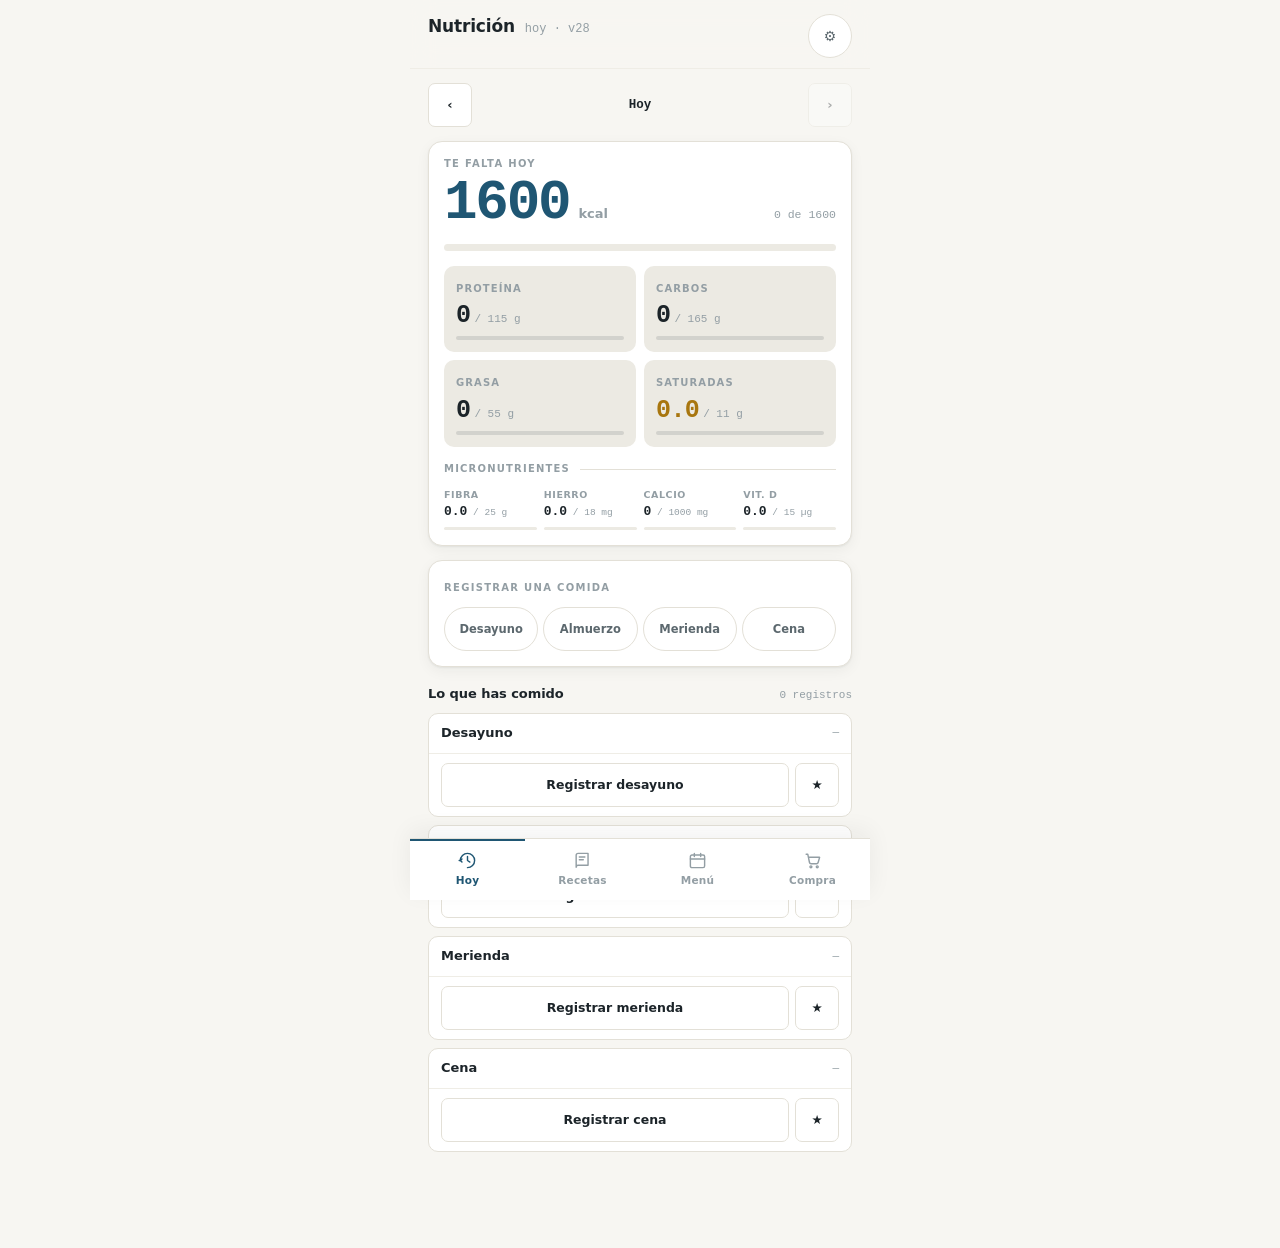
==== commit 313c91e1: "Montar una comida, a pantalla completa; y restaurar estilos perdidos La hoja de montar una comida oc" ====
--- a/nutricion/index.html
+++ b/nutricion/index.html
@@ -473,6 +473,9 @@
   overflow: hidden;
 }
 .scrim.on .sheet { transform: translateY(0); }
+/* Montar una comida es donde más falta hace el sitio: la lista de
+   resultados con el teclado abierto no cabe en media pantalla. */
+.sheet.full { height: 100dvh; max-height: 100dvh; border-radius: 0; }
 .sheet-head {
   display: flex; align-items: center; gap: 10px;
   padding: 14px 18px 11px;
@@ -781,6 +784,42 @@
   background: var(--surface); color: var(--ink);
 }
 .erow-u { flex: 0 0 18px; font-size: 11px; color: var(--ink-faint); }
+/* ---- Comida fuera ---- */
+.fuera-btn {
+  display: flex; align-items: center; gap: 11px; width: 100%; text-align: left;
+  min-height: 44px; padding: 11px 13px;
+  border: 1px solid var(--line); border-radius: var(--r-md);
+  background: var(--surface); color: var(--ink);
+}
+.fuera-btn .ico { font-size: 19px; line-height: 1; flex: 0 0 auto; filter: grayscale(1); opacity: .5; }
+.fuera-btn .txt { flex: 1; min-width: 0; }
+.fuera-btn .txt b { display: block; font-size: 13px; font-weight: 620; }
+.fuera-btn .mark {
+  flex: 0 0 20px; width: 20px; height: 20px; border-radius: 6px;
+  border: 1.5px solid var(--line); display: grid; place-items: center;
+}
+.fuera-btn[aria-pressed="true"] { border-color: var(--accent); background: var(--accent-wash); }
+.fuera-btn[aria-pressed="true"] .ico { filter: none; opacity: 1; }
+.fuera-btn[aria-pressed="true"] .mark { background: var(--accent); border-color: var(--accent); }
+.fuera-btn[aria-pressed="true"] .mark::after { content: "✓"; color: var(--accent-ink); font-size: 12px; font-weight: 700; }
+.fuera-ico { font-size: 11px; filter: grayscale(1); opacity: .8; }
+.tag.fuera { background: var(--accent-wash); color: var(--accent); text-transform: none; letter-spacing: 0; font-size: 10px; }
+
+/* Buscador con sus interruptores al lado, en la franja fija */
+.top-row { display: flex; align-items: center; gap: 7px; }
+.top-row .input { flex: 1; min-width: 0; }
+.ico-tog {
+  flex: 0 0 44px; width: 44px; height: 44px; padding: 0;
+  border: 1px solid var(--line); border-radius: var(--r-sm);
+  background: var(--surface); font-size: 17px; line-height: 1;
+  filter: grayscale(1); opacity: .5;
+}
+.ico-tog[aria-pressed="true"] {
+  filter: none; opacity: 1;
+  background: var(--accent-wash); border-color: var(--accent);
+}
+#bd-recetas { filter: none; opacity: 1; color: var(--accent); }
+
 .fuera-tog {
   flex: 0 0 34px; width: 34px; height: 34px; padding: 0;
   border: 1px solid var(--line); border-radius: 50%;
@@ -857,7 +896,7 @@
    ============================================================ */
 /* Sello de versión: sirve para saber si el móvil está sirviendo una copia
    guardada en vez de la última. Se ve en Ajustes. */
-const VERSION = 'v27';
+const VERSION = 'v28';
 const FECHA_VERSION = '12 ago 2026';
 
 const DEFAULT_TARGETS = { kcal: 1600, protein: 115, carbs: 165, fat: 55 };
@@ -5133,13 +5172,13 @@
    sticky` dentro del cuerpo no aguanta en Safari de iOS —el
    -webkit-overflow-scrolling lo rompe—, así que el campo se iba de la
    pantalla al abrirse el teclado y se escribía a ciegas. */
-function openSheet(title, bodyHtml, onMount, topHtml) {
+function openSheet(title, bodyHtml, onMount, topHtml, clase) {
   closeSheet();
   const scrim = document.createElement('div');
   scrim.className = 'scrim';
   scrim.id = 'scrim';
   scrim.innerHTML =
-    '<div class="sheet" role="dialog" aria-modal="true" aria-label="' + esc(title) + '">' +
+    '<div class="sheet' + (clase ? ' ' + clase : '') + '" role="dialog" aria-modal="true" aria-label="' + esc(title) + '">' +
       '<div class="sheet-head"><h3>' + esc(title) + '</h3>' +
         '<button class="icon-btn" data-close aria-label="Cerrar">✕</button></div>' +
       (topHtml ? '<div class="sheet-top">' + topHtml + '</div>' : '') +
@@ -5769,11 +5808,6 @@
 function sheetBuilder(mealKey) {
   builder = { meal: mealKey, items: [], fuera: false };
   const body =
-    '<button class="fuera-btn" id="bd-fuera" aria-pressed="false">' +
-      '<span class="ico">🍽</span>' +
-      '<span class="txt"><b>Comida fuera</b></span>' +
-      '<span class="mark"></span>' +
-    '</button>' +
     '<div id="bd-results"></div>' +
     '<div id="bd-items"></div>' +
     '<div id="bd-tot"></div>' +
@@ -5781,9 +5815,17 @@
       '<input class="input" id="bd-name" placeholder="Nombre de la receta"></div>' +
     '<button class="btn primary wide" id="bd-save">Añadir a ' + mealName(mealKey).toLowerCase() + '</button>';
 
-  const top = '<input class="input" id="bd-q" type="search" ' +
-    'placeholder="Buscar alimento y tocar para añadir" ' +
-    'autocomplete="off" autocorrect="off" autocapitalize="off" spellcheck="false">';
+  // El buscador con sus dos interruptores al lado: comida fuera y tus
+  // recetas guardadas, que es de donde salen las habituales.
+  const top =
+    '<div class="top-row">' +
+      '<input class="input" id="bd-q" type="search" placeholder="Buscar alimento" ' +
+        'autocomplete="off" autocorrect="off" autocapitalize="off" spellcheck="false">' +
+      '<button class="ico-tog" id="bd-fuera" aria-pressed="false" ' +
+        'aria-label="Marcar como comida fuera" title="Comida fuera">🍽</button>' +
+      '<button class="ico-tog" id="bd-recetas" ' +
+        'aria-label="Tus recetas guardadas" title="Tus recetas">★</button>' +
+    '</div>';
 
   openSheet('Montar ' + mealName(mealKey).toLowerCase(), body, scrim => {
     const q = scrim.querySelector('#bd-q');
@@ -5795,12 +5837,15 @@
       // Guardar como receta lo de un restaurante no tiene sentido
       const nm = scrim.querySelector('#bd-name');
       if (nm) nm.closest('.field').style.display = builder.fuera ? 'none' : '';
+      // El icono solo no dice qué acaba de pasar, así que lo dice el aviso
+      toast(builder.fuera ? 'Marcada como comida fuera' : 'Ya no es comida fuera');
     };
+    scrim.querySelector('#bd-recetas').onclick = () => sheetSavedRecipes(mealKey);
     scrim.querySelector('#bd-save').onclick = builderCommit;
     builderResults('');
     builderItems();
     setTimeout(() => q.focus(), 220);
-  }, top);
+  }, top, 'full');
 }
 
 /* Resultados de búsqueda; se ordenan por proteína por caloría. */
@@ -5808,11 +5853,7 @@
   const box = document.getElementById('bd-results');
   if (!box) return;
   const n = norm(term);
-  if (n.length < 2) {
-    box.innerHTML = '<p class="hint" style="margin:0">Escribe al menos dos letras. ' +
-      'Tienes ' + allFoods().length + ' alimentos, incluidos los de Mercadona, Ametller, Carrefour y Jespac.</p>';
-    return;
-  }
+  if (n.length < 2) { box.innerHTML = ''; return; }
   const items = searchFoods(term, 25);
   if (!items.length) {
     box.innerHTML = '<p class="empty">Sin resultados. Puedes crearlo en Ajustes → Alimentos propios.</p>';
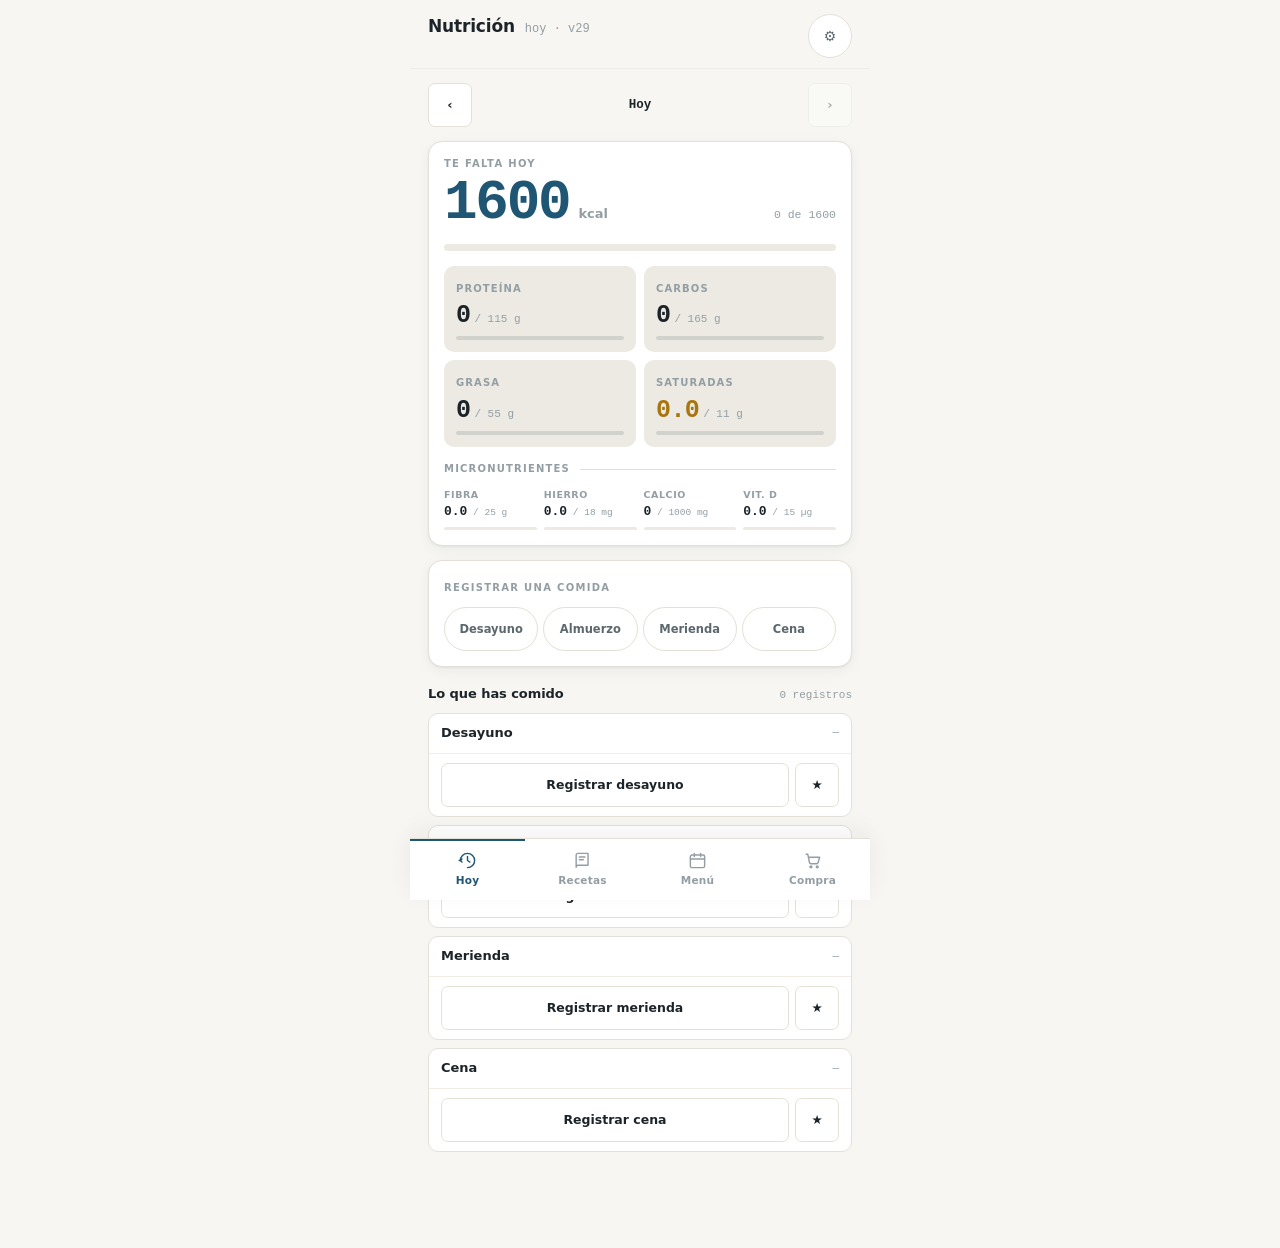
==== commit f2f21cf2: "Quitar los avisos que repiten el panel, y auditar todo lo pedido «Te faltan 232 kcal para el mínimo»" ====
--- a/nutricion/index.html
+++ b/nutricion/index.html
@@ -896,7 +896,7 @@
    ============================================================ */
 /* Sello de versión: sirve para saber si el móvil está sirviendo una copia
    guardada en vez de la última. Se ve en Ajustes. */
-const VERSION = 'v28';
+const VERSION = 'v29';
 const FECHA_VERSION = '12 ago 2026';
 
 const DEFAULT_TARGETS = { kcal: 1600, protein: 115, carbs: 165, fat: 55 };
@@ -1817,7 +1817,7 @@
   { id:'r107', cat:'Platos', nombre:'Spätzle', kcal100:215, prot100:7, carbs100:33, fat100:6, sat100:2.4, fiber100:1.6, fe100:1.4, ca100:40, vd100:0.3, racion_g:250, alias:'restaurante frances europeo' },
   { id:'r108', cat:'Platos', nombre:'Pierogi', kcal100:205, prot100:6, carbs100:30, fat100:6.5, sat100:2.6, fiber100:1.6, fe100:1.2, ca100:35, vd100:0.2, racion_g:250, alias:'restaurante frances europeo' },
   { id:'r109', cat:'Platos', nombre:'Club sándwich', kcal100:255, prot100:14, carbs100:24, fat100:11, sat100:3.4, fiber100:1.6, fe100:1.5, ca100:90, vd100:0.3, racion_g:250, alias:'restaurante brunch americano' },
-  { id:'r110', cat:'Platos', nombre:'Wrap césar de pollo', kcal100:215, prot100:14, carbs100:21, fat100:8.5, sat100:2.6, fiber100:1.8, fe100:1.4, ca100:90, vd100:0.2, racion_g:250, alias:'restaurante brunch americano' },
+  { id:'r110', cat:'Platos', nombre:'Rollito césar de pollo', kcal100:215, prot100:14, carbs100:21, fat100:8.5, sat100:2.6, fiber100:1.8, fe100:1.4, ca100:90, vd100:0.2, racion_g:250, alias:'restaurante brunch americano wrap' },
   { id:'r111', cat:'Platos', nombre:'Buddha bowl', kcal100:140, prot100:6.5, carbs100:17, fat100:5.5, sat100:0.9, fiber100:4, fe100:1.8, ca100:60, vd100:0, racion_g:350, alias:'restaurante brunch americano' },
   { id:'r112', cat:'Platos', nombre:'Huevos benedict', kcal100:235, prot100:12, carbs100:13, fat100:15, sat100:6, fiber100:0.8, fe100:1.6, ca100:70, vd100:1.2, racion_g:200, alias:'restaurante brunch americano' },
   { id:'r113', cat:'Platos', nombre:'Tostada de aguacate', kcal100:215, prot100:6, carbs100:22, fat100:11, sat100:2, fiber100:4.5, fe100:1.6, ca100:40, vd100:0, racion_g:150, alias:'restaurante brunch americano' },
@@ -2490,19 +2490,16 @@
     level: 'warn', title: 'Grasa saturada alta',
     detail: fmt1(d.sat) + ' g de ' + lim + ' g (20 % del objetivo de grasa).',
   });
-  if (d.kcal > 0 && d.kcal < RULES.kcalMin) out.push({
-    level: closed ? 'crit' : 'info',
-    title: closed ? 'El día cerró por debajo de 1500 kcal'
-                  : 'Te faltan ' + Math.round(RULES.kcalMin - d.kcal) + ' kcal para el mínimo',
-    detail: closed ? Math.round(d.kcal) + ' kcal. Aquí el riesgo es comer de menos.'
-                   : 'Mínimo diario ' + RULES.kcalMin + ' kcal.',
+  // Mientras el día está abierto, «te faltan 232 kcal» es lo mismo que
+  // dice la cifra grande del panel, y «faltan 25 g de proteína» lo mismo
+  // que su baldosa. Repetirlo debajo no informa: solo llena la pantalla.
+  // Cuando el día ya cerró sí es un hallazgo, porque ya no tiene arreglo.
+  if (closed && d.kcal > 0 && d.kcal < RULES.kcalMin) out.push({
+    level: 'crit', title: 'El día cerró por debajo de 1500 kcal',
+    detail: Math.round(d.kcal) + ' kcal. Aquí el riesgo es comer de menos.',
   });
-  // En un día todavía vacío estos mínimos no informan de nada: se
-  // callan hasta que hay algo registrado.
-  if (d.prot < RULES.proteinFloor && (d.kcal > 0 || closed)) out.push({
-    level: closed ? 'crit' : 'info',
-    title: closed ? 'La proteína quedó por debajo del piso'
-                  : 'Faltan ' + Math.round(RULES.proteinFloor - d.prot) + ' g de proteína',
+  if (closed && d.prot < RULES.proteinFloor && d.kcal > 0) out.push({
+    level: 'crit', title: 'La proteína quedó por debajo del piso',
     detail: Math.round(d.prot) + ' g de ' + RULES.proteinFloor + ' g.',
   });
   return out;
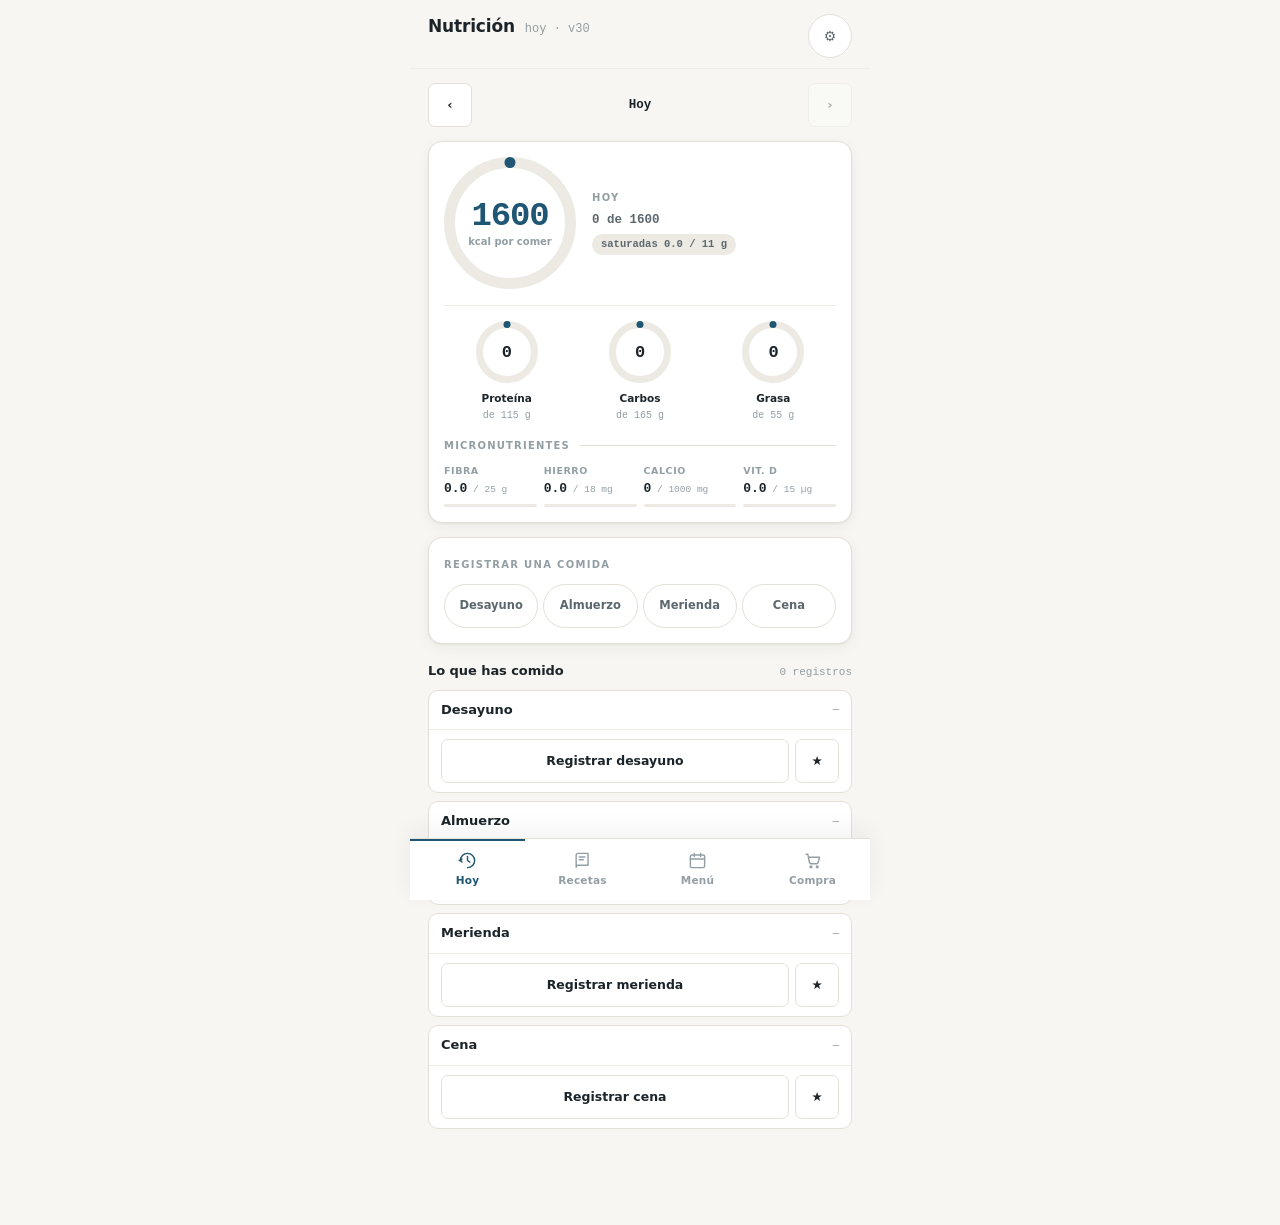
==== commit 187e43eb: "Panel del día con anillos en vez de baldosas Ocho baldosas con número, objetivo y barra cada una era" ====
--- a/nutricion/index.html
+++ b/nutricion/index.html
@@ -554,36 +554,50 @@
 }
 .toast.on { opacity: 1; transform: translate(-50%, 0); }
 
-/* ---- Panel de macros: la pantalla es un cuadro de mandos ---- */
+/* ---- Panel del día: anillos ---- */
 .dash { display: flex; flex-direction: column; }
-.dash-figure { display: flex; align-items: baseline; gap: 9px; margin: 3px 0 0; }
-.dash-figure .big {
+.dash-top { display: flex; align-items: center; gap: 16px; }
+.ring-wrap { position: relative; display: grid; place-items: center; flex: 0 0 auto; }
+.ring { display: block; }
+.ring .ring-bg { stroke: var(--sunken); }
+.ring .ring-fg { stroke: var(--accent); transition: stroke-dasharray .5s ease; }
+.ring.good .ring-fg { stroke: var(--good); }
+.ring.warn .ring-fg { stroke: var(--warn); }
+.ring.crit .ring-fg { stroke: var(--crit); }
+.ring-in {
+  position: absolute; inset: 0; display: flex; flex-direction: column;
+  align-items: center; justify-content: center; text-align: center; line-height: 1;
+}
+.ring-wrap.big .ring-in b {
   font-family: var(--mono); font-variant-numeric: tabular-nums;
-  font-size: 56px; font-weight: 550; letter-spacing: -.04em; line-height: 1;
-  color: var(--accent);
-}
-.dash-figure .unit { font-size: 13px; color: var(--ink-faint); font-weight: 600; }
-.dash-figure .of { margin-left: auto; font-family: var(--mono); font-size: 11.5px; color: var(--ink-faint); }
-.dash.over .big { color: var(--crit); }
-.dash.done .big { color: var(--good); }
-.dash-track { height: 7px; background: var(--sunken); border-radius: 4px; overflow: hidden; margin: 13px 0 15px; }
-.dash-track > i { display: block; height: 100%; background: var(--accent); border-radius: 4px; transition: width .45s ease; }
-.dash.over .dash-track > i { background: var(--crit); }
-.dash.done .dash-track > i { background: var(--good); }
-
-.tiles { display: grid; grid-template-columns: 1fr 1fr; gap: 8px; }
-.tile { background: var(--sunken); border-radius: var(--r-md); padding: 11px 12px 12px; }
-.tile .tk { font-size: 10px; font-weight: 700; letter-spacing: .11em; text-transform: uppercase; color: var(--ink-faint); }
-.tile .tv { display: flex; align-items: baseline; gap: 4px; margin: 5px 0 8px; }
-.tile .tv b {
+  font-size: 34px; font-weight: 560; letter-spacing: -.035em; color: var(--accent);
+}
+.dash.over .ring-wrap.big .ring-in b { color: var(--crit); }
+.dash.done .ring-wrap.big .ring-in b { color: var(--good); }
+.ring-wrap.big .ring-in span { font-size: 10px; color: var(--ink-faint); margin-top: 4px; font-weight: 600; }
+
+.dash-side { flex: 1; min-width: 0; display: flex; flex-direction: column; gap: 5px; }
+.dash-of { font-size: 12.5px; color: var(--ink-soft); font-weight: 600; }
+.sat-pill {
+  align-self: flex-start; font-family: var(--mono); font-size: 10.5px; font-weight: 620;
+  background: var(--sunken); color: var(--ink-soft);
+  border-radius: 999px; padding: 3px 9px;
+}
+.sat-pill.crit { background: var(--crit-wash); color: var(--crit); }
+
+.aros {
+  display: grid; grid-template-columns: repeat(3, 1fr); gap: 8px;
+  margin-top: 16px; padding-top: 15px; border-top: 1px solid var(--line-soft);
+}
+.aro { display: flex; flex-direction: column; align-items: center; gap: 3px; }
+.aro .ring-in b {
   font-family: var(--mono); font-variant-numeric: tabular-nums;
-  font-size: 25px; font-weight: 600; letter-spacing: -.025em; line-height: 1;
-}
-.tile .tv small { font-family: var(--mono); font-size: 11px; color: var(--ink-faint); }
-.tile .rail { background: color-mix(in srgb, var(--ink) 12%, transparent); }
-.tile.good .tv b { color: var(--good); }
-.tile.warn .tv b { color: var(--warn); }
-.tile.crit .tv b { color: var(--crit); }
+  font-size: 17px; font-weight: 620; letter-spacing: -.02em;
+}
+.aro .ak { font-size: 10.5px; font-weight: 660; margin-top: 5px; }
+.aro .am { font-size: 10px; color: var(--ink-faint); }
+
+/* Tira de micronutrientes: cuatro celdas pequeñas, que son contexto */
 .micros-strip { display: grid; grid-template-columns: repeat(4, 1fr); gap: 7px; }
 .ms .mk { display: block; font-size: 9.5px; font-weight: 700; letter-spacing: .06em; text-transform: uppercase; color: var(--ink-faint); }
 .ms .mv { display: block; font-family: var(--mono); font-variant-numeric: tabular-nums; font-size: 13px; font-weight: 620; margin: 2px 0 5px; }
@@ -896,7 +910,7 @@
    ============================================================ */
 /* Sello de versión: sirve para saber si el móvil está sirviendo una copia
    guardada en vez de la última. Se ve en Ajustes. */
-const VERSION = 'v29';
+const VERSION = 'v30';
 const FECHA_VERSION = '12 ago 2026';
 
 const DEFAULT_TARGETS = { kcal: 1600, protein: 115, carbs: 165, fat: 55 };
@@ -4252,6 +4266,23 @@
    El número grande es lo que FALTA, no lo consumido: cerrar el
    día es la razón de ser de la app.
    ============================================================ */
+/* Un anillo: el arco recorre la parte cumplida del objetivo. Se dibuja
+   con dos círculos y stroke-dasharray, sin nada que cargar. */
+function ring(pct, size, grosor, tono, dentro) {
+  const r = (size - grosor) / 2;
+  const c = 2 * Math.PI * r;
+  const val = Math.max(0, Math.min(1, pct)) * c;
+  return '<svg class="ring ' + (tono || '') + '" viewBox="0 0 ' + size + ' ' + size + '" ' +
+    'width="' + size + '" height="' + size + '" aria-hidden="true">' +
+    '<circle class="ring-bg" cx="' + size / 2 + '" cy="' + size / 2 + '" r="' + r +
+      '" fill="none" stroke-width="' + grosor + '"/>' +
+    '<circle class="ring-fg" cx="' + size / 2 + '" cy="' + size / 2 + '" r="' + r +
+      '" fill="none" stroke-width="' + grosor + '" stroke-linecap="round" ' +
+      'stroke-dasharray="' + val.toFixed(1) + ' ' + c.toFixed(1) + '" ' +
+      'transform="rotate(-90 ' + size / 2 + ' ' + size / 2 + ')"/>' +
+    '</svg>' + (dentro ? '<div class="ring-in">' + dentro + '</div>' : '');
+}
+
 function viewHoy() {
   const t = targets();
   const tot = dayTotals(curDate);
@@ -4261,49 +4292,48 @@
   const over = rem.kcal < 0;
   const done = rem.kcal <= 25 && rem.prot <= 0;
 
-  /* Cada macro es una baldosa: número grande, objetivo pequeño y barra.
-     Se lee de un vistazo, que es de lo que se trata. */
-  const tile = (label, val, max, unit, tone, dec) => {
-    const pct = Math.min(100, (val / (max || 1)) * 100);
-    return '<div class="tile' + (tone ? ' ' + tone : '') + '">' +
-      '<span class="tk">' + label + '</span>' +
-      '<div class="tv"><b>' + (dec ? fmt1(val) : Math.round(val)) + '</b>' +
-        '<small>/ ' + max + ' ' + unit + '</small></div>' +
-      '<div class="rail"><i class="' + (tone || '') + '" style="width:' + pct.toFixed(1) + '%"></i></div>' +
+  /* Cada macro, un anillo pequeño: los gramos que llevas y poco más. La
+     pantalla se lee de un vistazo, que es para lo que está. */
+  const aro = (label, val, max, unit, tono) =>
+    '<div class="aro">' +
+      '<div class="ring-wrap">' +
+        ring(val / (max || 1), 62, 7, tono, '<b>' + Math.round(val) + '</b>') +
+      '</div>' +
+      '<span class="ak">' + label + '</span>' +
+      '<span class="am num">de ' + max + ' ' + unit + '</span>' +
     '</div>';
-  };
-
-  /* Los micros son contexto, no el objetivo del día: van en una tira
-     pequeña debajo, para que no compitan con los macros. */
+
   const micro = (label, val, max, unit, dec) => {
-    const pct = Math.min(100, (val / (max || 1)) * 100);
     const ok = val >= max;
     return '<div class="ms' + (ok ? ' good' : '') + '">' +
       '<span class="mk">' + label + '</span>' +
       '<span class="mv">' + (dec ? fmt1(val) : Math.round(val)) + '<small> / ' + max + ' ' + unit + '</small></span>' +
-      '<div class="rail"><i class="' + (ok ? 'good' : '') + '" style="width:' + pct.toFixed(1) + '%"></i></div>' +
+      '<div class="rail"><i class="' + (ok ? 'good' : '') + '" style="width:' +
+        Math.min(100, (val / (max || 1)) * 100).toFixed(1) + '%"></i></div>' +
     '</div>';
   };
 
-  const headWord = done ? 'Día cerrado' : over ? 'Te has pasado' : 'Te falta hoy';
-  const bigNum = done ? Math.round(tot.kcal) : Math.abs(Math.round(rem.kcal));
-  const pctDia = Math.min(100, (tot.kcal / (t.kcal || 1)) * 100);
-
   const dash =
     '<div class="card dash' + (over ? ' over' : done ? ' done' : '') + '">' +
-      '<span class="eyebrow">' + headWord + '</span>' +
-      '<div class="dash-figure">' +
-        '<span class="big">' + bigNum + '</span>' +
-        '<span class="unit">' + (done ? 'kcal en total' : 'kcal') + '</span>' +
-        '<span class="of">' + Math.round(tot.kcal) + ' de ' + t.kcal + '</span>' +
+      '<div class="dash-top">' +
+        '<div class="ring-wrap big">' +
+          ring(tot.kcal / (t.kcal || 1), 132, 11, over ? 'crit' : done ? 'good' : '',
+            '<b>' + (done ? Math.round(tot.kcal) : Math.abs(Math.round(rem.kcal))) + '</b>' +
+            '<span>' + (done ? 'kcal' : over ? 'kcal de más' : 'kcal por comer') + '</span>') +
+        '</div>' +
+        '<div class="dash-side">' +
+          '<span class="eyebrow">' + (isToday ? 'Hoy' : dayName(curDate)) + '</span>' +
+          '<span class="dash-of num">' + Math.round(tot.kcal) + ' de ' + t.kcal + '</span>' +
+          (tot.sat > lim
+            ? '<span class="sat-pill crit">saturadas ' + fmt1(tot.sat) + ' / ' + lim + ' g</span>'
+            : '<span class="sat-pill">saturadas ' + fmt1(tot.sat) + ' / ' + lim + ' g</span>') +
+        '</div>' +
       '</div>' +
-      '<div class="dash-track"><i style="width:' + pctDia.toFixed(1) + '%"></i></div>' +
-
-      '<div class="tiles">' +
-        tile('Proteína', tot.prot, t.protein, 'g', tot.prot >= t.protein ? 'good' : '', false) +
-        tile('Carbos', tot.carbs, t.carbs, 'g', '', false) +
-        tile('Grasa', tot.fat, t.fat, 'g', tot.fat > t.fat ? 'warn' : '', false) +
-        tile('Saturadas', tot.sat, lim, 'g', tot.sat > lim ? 'crit' : 'warn', true) +
+
+      '<div class="aros">' +
+        aro('Proteína', tot.prot, t.protein, 'g', tot.prot >= t.protein ? 'good' : '') +
+        aro('Carbos', tot.carbs, t.carbs, 'g', '') +
+        aro('Grasa', tot.fat, t.fat, 'g', tot.fat > t.fat ? 'warn' : '') +
       '</div>' +
 
       '<div class="dash-split">Micronutrientes</div>' +
@@ -4330,9 +4360,6 @@
         ' aria-label="Día siguiente">›</button>' +
     '</div>';
 
-  // Los cuatro botones justo debajo del panel: es la acción principal de
-  // la pestaña y tiene que estar donde cae el pulgar al terminar de mirar
-  // los números, no al final de la lista.
   const registrar =
     '<div class="card">' +
       '<span class="eyebrow">Registrar una comida</span>' +
